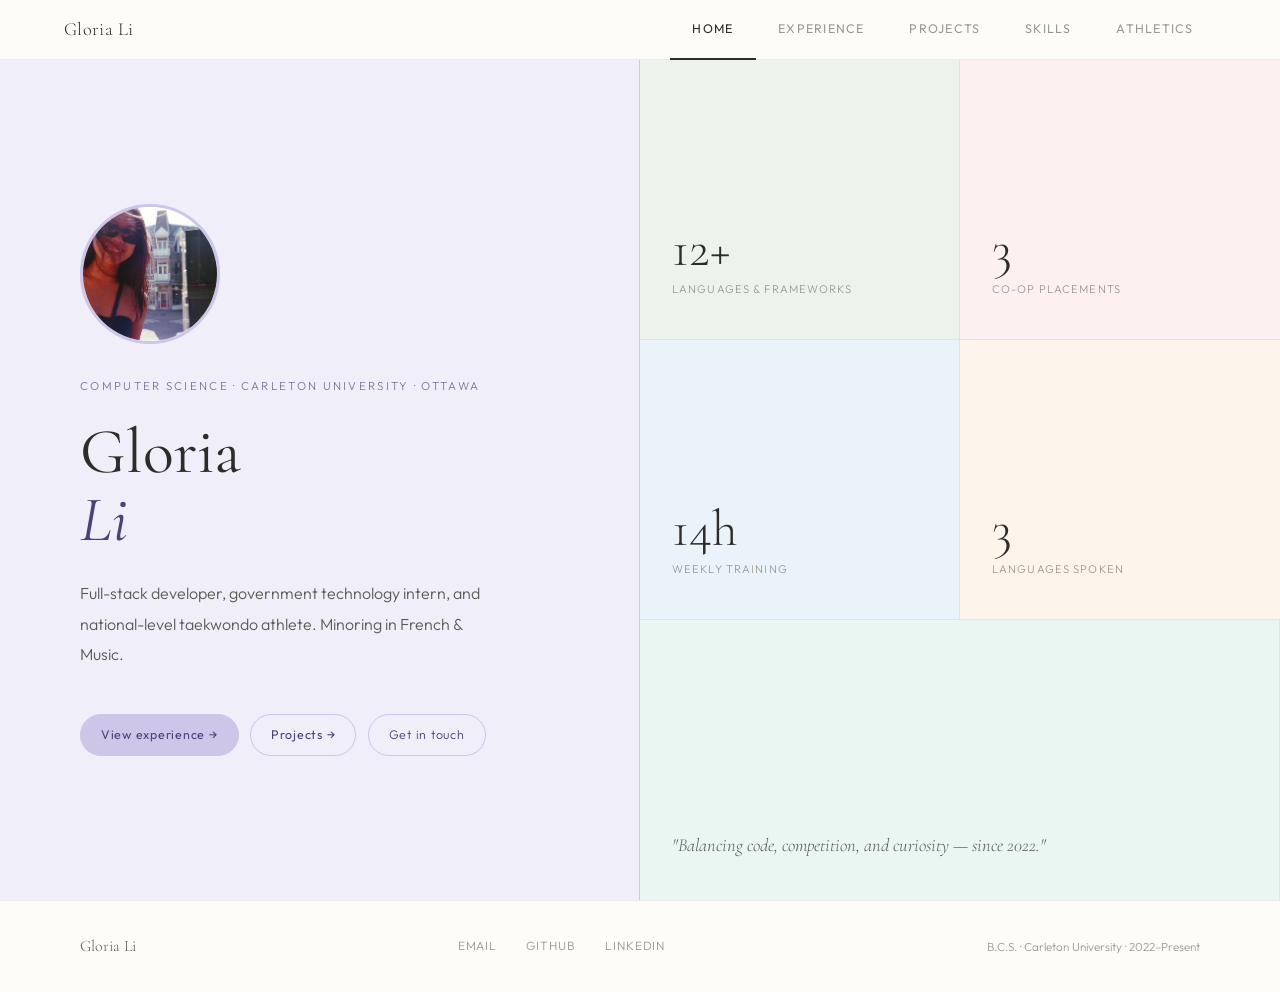
==== index.html @ c2db34cb "Rename gloria-PW.html to index.html" ====
<!DOCTYPE html>
<html lang="en">
<head>
<meta charset="UTF-8">
<meta name="viewport" content="width=device-width, initial-scale=1.0">
<title>Gloria Li</title>
<link href="https://fonts.googleapis.com/css2?family=Cormorant+Garamond:ital,wght@0,400;0,600;1,400&family=Outfit:wght@300;400;500&display=swap" rel="stylesheet">
<style>
*,*::before,*::after{box-sizing:border-box;margin:0;padding:0}
:root{
  --ink:#2c2c2a;--ink-m:#5a5a55;--ink-l:#9a9a94;
  --bg:#fdfcf9;
  --sage:#c8d8c0;--sage-lt:#edf3eb;--sage-dk:#4a6b44;
  --lavender:#cdc6e8;--lav-lt:#f0eef8;--lav-dk:#4a4278;
  --blush:#f0c8c8;--blush-lt:#fdf0f0;--blush-dk:#7a3a3a;
  --sky:#bcd4e8;--sky-lt:#eaf3f9;--sky-dk:#2e5c7a;
  --peach:#f0d4b8;--peach-lt:#fdf5ec;--peach-dk:#7a4a1a;
  --mint:#b8e0d4;--mint-lt:#eaf6f2;--mint-dk:#2a6658;
  --serif:'Cormorant Garamond',Georgia,serif;
  --sans:'Outfit',sans-serif;
}
html{scroll-behavior:smooth}
body{background:var(--bg);color:var(--ink);font-family:var(--sans);font-weight:300;font-size:16px;line-height:1.7;overflow-x:hidden}

/* ── TOP NAV ── */
.topnav{
  position:sticky;top:0;z-index:200;
  background:rgba(253,252,249,0.92);
  backdrop-filter:blur(12px);
  border-bottom:1px solid rgba(0,0,0,0.07);
  display:flex;align-items:center;justify-content:space-between;
  padding:0 4rem;
  height:60px;
}
.topnav-name{font-family:var(--serif);font-size:1.15rem;color:var(--ink);letter-spacing:0.02em}
.topnav-tabs{display:flex;gap:0;list-style:none}
.tab-btn{
  padding:0 1.4rem;height:60px;
  background:none;border:none;cursor:pointer;
  font-family:var(--sans);font-size:0.78rem;letter-spacing:0.1em;text-transform:uppercase;
  color:var(--ink-l);
  border-bottom:2px solid transparent;
  transition:color .2s,border-color .2s;
}
.tab-btn:hover{color:var(--ink)}
.tab-btn.active{color:var(--ink);border-bottom-color:var(--ink)}

/* ── PAGES ── */
.page{display:none;min-height:calc(100vh - 60px);animation:fadeIn .3s ease both}
.page.active{display:block}
@keyframes fadeIn{from{opacity:0;transform:translateY(10px)}to{opacity:1;transform:translateY(0)}}

/* ── HOME ── */
.home-grid{
  display:grid;grid-template-columns:1fr 1fr;
  min-height:calc(100vh - 60px);
}
.home-left{
  padding:6rem 5rem;
  display:flex;flex-direction:column;justify-content:center;
  background:var(--lav-lt);
  border-right:1px solid var(--lavender);
}
.home-eyebrow{font-size:0.72rem;letter-spacing:0.2em;text-transform:uppercase;color:var(--lav-dk);opacity:0.7;margin-bottom:1.4rem}
.home-name{font-family:var(--serif);font-size:clamp(3.5rem,5vw,5.5rem);line-height:1.05;font-weight:400;margin-bottom:1.6rem;color:var(--ink)}
.home-name em{font-style:italic;color:var(--lav-dk)}
.home-bio{font-size:1rem;color:var(--ink-m);max-width:38ch;line-height:1.9;margin-bottom:2.8rem}
.home-btns{display:flex;flex-wrap:wrap;gap:0.7rem}
.hbtn{
  font-size:0.78rem;letter-spacing:0.06em;padding:9px 20px;border-radius:30px;
  cursor:pointer;text-decoration:none;font-family:var(--sans);
  transition:all .2s;border:1px solid var(--lavender);
  color:var(--lav-dk);background:transparent;
}
.hbtn:hover{background:var(--lavender);color:var(--lav-dk)}
.hbtn.primary{background:var(--lavender);color:var(--lav-dk);border-color:var(--lavender)}
.hbtn.primary:hover{background:var(--lav-dk);color:#fff;border-color:var(--lav-dk)}

.home-right{display:grid;grid-template-columns:1fr 1fr;grid-template-rows:1fr 1fr 1fr}
.hstat{
  display:flex;flex-direction:column;justify-content:flex-end;
  padding:2.5rem 2rem;
  border-right:1px solid rgba(0,0,0,0.06);
  border-bottom:1px solid rgba(0,0,0,0.06);
}
.hstat:nth-child(even){border-right:none}
.hstat:nth-child(5),.hstat:nth-child(6){border-bottom:none}
.hstat.s1{background:var(--sage-lt)}
.hstat.s2{background:var(--blush-lt)}
.hstat.s3{background:var(--sky-lt)}
.hstat.s4{background:var(--peach-lt)}
.hstat.s5{background:var(--mint-lt);grid-column:1/3}
.hstat-num{font-family:var(--serif);font-size:3.2rem;line-height:1;margin-bottom:0.3rem;color:var(--ink)}
.hstat-lbl{font-size:0.7rem;letter-spacing:0.1em;text-transform:uppercase;color:var(--ink-l)}
.hstat-quote{font-family:var(--serif);font-style:italic;font-size:1.15rem;color:var(--ink-m);line-height:1.55}

/* ── PAGE HEADER ── */
.page-hdr{padding:3.5rem 5rem 2.5rem;border-bottom:1px solid rgba(0,0,0,0.08)}
.page-hdr-label{font-size:0.68rem;letter-spacing:0.2em;text-transform:uppercase;color:var(--ink-l);margin-bottom:0.5rem}
.page-hdr-title{font-family:var(--serif);font-size:3rem;font-weight:400;color:var(--ink)}

/* ── EXPERIENCE ── */
.exp-wrap{padding:1rem 5rem 5rem}
.exp-item{display:grid;grid-template-columns:210px 1fr;gap:3rem;padding:2.8rem 0;border-bottom:1px solid rgba(0,0,0,0.07)}
.exp-item:first-child{border-top:1px solid rgba(0,0,0,0.07)}
.exp-date{font-size:0.73rem;letter-spacing:0.06em;text-transform:uppercase;color:var(--ink-l);margin-bottom:0.4rem}
.exp-org{font-size:0.84rem;color:var(--ink-m);line-height:1.55}
.exp-role{font-family:var(--serif);font-size:1.3rem;font-weight:400;margin-bottom:1rem;color:var(--ink)}
.exp-item:nth-child(1) .exp-role{border-left:3px solid var(--lavender);padding-left:0.8rem}
.exp-item:nth-child(2) .exp-role{border-left:3px solid var(--sage);padding-left:0.8rem}
.exp-item:nth-child(3) .exp-role{border-left:3px solid var(--sky);padding-left:0.8rem}
.exp-bullets{list-style:none;color:var(--ink-m);font-size:0.92rem}
.exp-bullets li{padding-left:1.2rem;position:relative;margin-bottom:0.45rem}
.exp-bullets li::before{content:'–';position:absolute;left:0;color:var(--ink-l)}

/* ── PROJECTS ── */
.proj-grid{display:grid;grid-template-columns:1fr 1fr;gap:1.5rem;padding:2.5rem 5rem 5rem}
.proj-card{background:var(--bg);border:1px solid rgba(0,0,0,0.08);border-radius:16px;padding:2.5rem;transition:box-shadow .2s}
.proj-card:hover{box-shadow:0 4px 24px rgba(0,0,0,0.07)}
.proj-card:nth-child(1){background:var(--mint-lt);border-color:var(--mint)}
.proj-card:nth-child(2){background:var(--blush-lt);border-color:var(--blush)}
.proj-tag{font-size:0.7rem;letter-spacing:0.12em;text-transform:uppercase;margin-bottom:0.9rem}
.proj-card:nth-child(1) .proj-tag{color:var(--mint-dk)}
.proj-card:nth-child(2) .proj-tag{color:var(--blush-dk)}
.proj-title{font-family:var(--serif);font-size:1.4rem;font-weight:400;margin-bottom:0.9rem;line-height:1.3;color:var(--ink)}
.proj-desc{font-size:0.9rem;color:var(--ink-m);line-height:1.75}
.proj-stack{display:flex;flex-wrap:wrap;gap:6px;margin-top:1.4rem}
.sp{font-size:0.7rem;padding:4px 13px;border-radius:20px;font-weight:400}
.proj-card:nth-child(1) .sp{background:var(--mint);color:var(--mint-dk)}
.proj-card:nth-child(2) .sp{background:var(--blush);color:var(--blush-dk)}
.gh-btn{
  display:inline-flex;align-items:center;gap:0.4rem;margin-top:1.5rem;
  font-size:0.78rem;font-weight:400;text-decoration:none;padding:8px 16px;
  border-radius:20px;border:1px solid;transition:all .2s;
}
.proj-card:nth-child(1) .gh-btn{border-color:var(--mint-dk);color:var(--mint-dk)}
.proj-card:nth-child(1) .gh-btn:hover{background:var(--mint-dk);color:#fff}
.proj-card:nth-child(2) .gh-btn{border-color:var(--blush-dk);color:var(--blush-dk)}
.proj-card:nth-child(2) .gh-btn:hover{background:var(--blush-dk);color:#fff}

/* ── SKILLS ── */
.skills-wrap{padding:2.5rem 5rem 5rem}
.skills-row{display:grid;grid-template-columns:repeat(3,1fr);gap:1.5rem;margin-bottom:1.5rem}
.skills-row2{display:grid;grid-template-columns:1fr 1fr;gap:1.5rem}
.sk-card{border-radius:16px;padding:2.4rem 2rem;border:1px solid transparent}
.sk-card.lavender{background:var(--lav-lt);border-color:var(--lavender)}
.sk-card.peach{background:var(--peach-lt);border-color:var(--peach)}
.sk-card.sky{background:var(--sky-lt);border-color:var(--sky)}
.sk-card.sage{background:var(--sage-lt);border-color:var(--sage)}
.sk-card.blush{background:var(--blush-lt);border-color:var(--blush)}
.sk-lbl{font-size:0.68rem;letter-spacing:0.14em;text-transform:uppercase;margin-bottom:1.1rem}
.sk-card.lavender .sk-lbl{color:var(--lav-dk)}
.sk-card.peach .sk-lbl{color:var(--peach-dk)}
.sk-card.sky .sk-lbl{color:var(--sky-dk)}
.sk-card.sage .sk-lbl{color:var(--sage-dk)}
.sk-card.blush .sk-lbl{color:var(--blush-dk)}
.sk-list{list-style:none}
.sk-list li{font-size:0.92rem;color:var(--ink-m);border-bottom:1px solid rgba(0,0,0,0.06);padding-bottom:0.45rem;margin-bottom:0.45rem}

/* ── ATHLETICS ── */
.ath-grid{display:grid;grid-template-columns:1fr 1fr;min-height:calc(100vh - 130px)}
.ath-left{background:var(--blush-lt);border-right:1px solid var(--blush);padding:5rem;display:flex;flex-direction:column;justify-content:center}
.ath-eyebrow{font-size:0.7rem;letter-spacing:0.15em;text-transform:uppercase;color:var(--blush-dk);opacity:0.7;margin-bottom:1.2rem}
.ath-quote{font-family:var(--serif);font-size:1.8rem;font-style:italic;line-height:1.45;color:var(--ink);margin-bottom:3rem}
.ath-stats{display:flex;gap:3rem}
.ath-num{font-family:var(--serif);font-size:3rem;display:block;line-height:1;color:var(--ink)}
.ath-lbl{font-size:0.7rem;text-transform:uppercase;letter-spacing:0.1em;color:var(--ink-l);margin-top:0.3rem}
.ath-right{padding:5rem;display:flex;flex-direction:column;justify-content:center;background:var(--sage-lt)}
.ath-right p{font-size:0.97rem;color:var(--ink-m);line-height:1.9;margin-bottom:1.4rem}
.ath-badge{display:inline-block;font-size:0.72rem;letter-spacing:0.1em;text-transform:uppercase;color:var(--sage-dk);background:var(--sage);padding:5px 14px;border-radius:20px;margin-top:0.5rem}

/* ── FOOTER ── */
footer{
  border-top:1px solid rgba(0,0,0,0.07);
  padding:2rem 5rem;
  display:flex;justify-content:space-between;align-items:center;
  background:var(--bg);
}
.foot-name{font-family:var(--serif);font-size:1rem;color:var(--ink-m)}
.foot-links{display:flex;gap:1.8rem}
.foot-links a{font-size:0.75rem;letter-spacing:0.08em;text-transform:uppercase;color:var(--ink-l);text-decoration:none;transition:color .2s}
.foot-links a:hover{color:var(--ink)}
.foot-copy{font-size:0.73rem;color:var(--ink-l)}

/* ── MOBILE ── */
@media(max-width:800px){
  .topnav{padding:0 1.2rem}
  .topnav-name{display:none}
  .tab-btn{padding:0 0.75rem;font-size:0.7rem}
  .home-grid,.ath-grid{grid-template-columns:1fr}
  .home-right{display:none}
  .home-left{padding:3.5rem 1.5rem}
  .page-hdr,.exp-wrap,.proj-grid,.skills-wrap{padding-left:1.5rem;padding-right:1.5rem}
  .exp-item{grid-template-columns:1fr;gap:0.4rem}
  .proj-grid{grid-template-columns:1fr}
  .skills-row,.skills-row2{grid-template-columns:1fr}
  .ath-left,.ath-right{padding:3rem 1.5rem}
  footer{flex-direction:column;gap:0.8rem;padding:1.5rem;text-align:center}
  .foot-links{flex-wrap:wrap;justify-content:center}
}

  .home-photo-wrap{
    position:relative;
    overflow:hidden;
    border-radius:50%;
    width:140px;height:140px;
    border:3px solid var(--lavender);
    margin-bottom:2rem;
    flex-shrink:0;
  }
  .home-photo-wrap img{
    width:100%;height:100%;
    object-fit:cover;
    object-position:center top;
    display:block;
  }
</style>
</head>
<body>

<!-- NAV -->
<nav class="topnav">
  <span class="topnav-name">Gloria Li</span>
  <ul class="topnav-tabs">
    <li><button class="tab-btn active" onclick="goTo('home',this)">Home</button></li>
    <li><button class="tab-btn" onclick="goTo('experience',this)">Experience</button></li>
    <li><button class="tab-btn" onclick="goTo('projects',this)">Projects</button></li>
    <li><button class="tab-btn" onclick="goTo('skills',this)">Skills</button></li>
    <li><button class="tab-btn" onclick="goTo('athletics',this)">Athletics</button></li>
  </ul>
</nav>

<!-- HOME -->
<div class="page active" id="page-home">
  <div class="home-grid">
    <div class="home-left">
      <div class="home-photo-wrap"><img src="[data-uri]" alt="Gloria Li"></div>
      <p class="home-eyebrow">Computer Science · Carleton University · Ottawa</p>
      <h1 class="home-name">Gloria<br><em>Li</em></h1>
      <p class="home-bio">Full-stack developer, government technology intern, and national-level taekwondo athlete. Minoring in French &amp; Music.</p>
      <div class="home-btns">
        <button class="hbtn primary" onclick="goTo('experience',document.querySelectorAll('.tab-btn')[1])">View experience →</button>
        <button class="hbtn" onclick="goTo('projects',document.querySelectorAll('.tab-btn')[2])">Projects →</button>
        <a href="mailto:gloriali4cu@gmail.com" class="hbtn">Get in touch</a>
      </div>
    </div>
    <div class="home-right">
      <div class="hstat s1"><div class="hstat-num">12+</div><div class="hstat-lbl">Languages &amp; frameworks</div></div>
      <div class="hstat s2"><div class="hstat-num">3</div><div class="hstat-lbl">Co-op placements</div></div>
      <div class="hstat s3"><div class="hstat-num">14h</div><div class="hstat-lbl">Weekly training</div></div>
      <div class="hstat s4"><div class="hstat-num">3</div><div class="hstat-lbl">Languages spoken</div></div>
      <div class="hstat s5"><div class="hstat-quote">"Balancing code, competition, and curiosity — since 2022."</div></div>
    </div>
  </div>
  <footer>
    <span class="foot-name">Gloria Li</span>
    <div class="foot-links"><a href="mailto:gloriali4cu@gmail.com">Email</a><a href="https://github.com/glorialii" target="_blank">GitHub</a><a href="https://linkedin.com/in/gloria-li-51339a240" target="_blank">LinkedIn</a></div>
    <span class="foot-copy">B.C.S. · Carleton University · 2022–Present</span>
  </footer>
</div>

<!-- EXPERIENCE -->
<div class="page" id="page-experience">
  <div class="page-hdr">
    <div class="page-hdr-label">01 / Experience</div>
    <h2 class="page-hdr-title">Where I've worked</h2>
  </div>
  <div class="exp-wrap">
    <div class="exp-item">
      <div><div class="exp-date">May 2026 – Present</div><div class="exp-org">Department of Justice Canada<br>Information Solutions Branch</div></div>
      <div>
        <h3 class="exp-role">IT Summer Student Co-op</h3>
        <ul class="exp-bullets">
          <li>Supported digital transformation by evaluating and documenting business processes and technical requirements.</li>
          <li>Conducted assessments of GitHub, Microsoft Copilot, ChatGPT, Claude, and related AI tools to support technology adoption.</li>
          <li>Collaborated cross-functionally to identify process improvements and support technology modernization.</li>
        </ul>
      </div>
    </div>
    <div class="exp-item">
      <div><div class="exp-date">May 2026 – Present</div><div class="exp-org">Prookie Protein · Riipen Labs<br>Remote</div></div>
      <div>
        <h3 class="exp-role">E-Commerce Technology Intern</h3>
        <ul class="exp-bullets">
          <li>Optimizing a Shopify-based e-commerce platform and driving digital growth initiatives.</li>
          <li>Conducting SEO research, keyword analysis, and content optimization to improve discoverability.</li>
          <li>Leveraging AI analytics tools to evaluate competitors and recommend UX improvements.</li>
        </ul>
      </div>
    </div>
    <div class="exp-item">
      <div><div class="exp-date">Jun – Sep 2025</div><div class="exp-org">Public Services &amp; Procurement Canada<br>Government of Canada</div></div>
      <div>
        <h3 class="exp-role">Student Technical Team — Summer Co-op</h3>
        <ul class="exp-bullets">
          <li>Contributed to modernization of the CCRM system replacing legacy Case Management Tools.</li>
          <li>Analyzed and reverse-engineered C# and Excel-based financial calculators, documenting logic for migration.</li>
          <li>Validated data schemas to support transition to structured database-backed systems.</li>
          <li>Produced GCdocs-aligned technical documentation in Agile teams.</li>
        </ul>
      </div>
    </div>
  </div>
  <footer>
    <span class="foot-name">Gloria Li</span>
    <div class="foot-links"><a href="mailto:gloriali4cu@gmail.com">Email</a><a href="https://github.com/glorialii" target="_blank">GitHub</a><a href="https://linkedin.com/in/gloria-li-51339a240" target="_blank">LinkedIn</a></div>
    <span class="foot-copy">B.C.S. · Carleton University · 2022–Present</span>
  </footer>
</div>

<!-- PROJECTS -->
<div class="page" id="page-projects">
  <div class="page-hdr">
    <div class="page-hdr-label">02 / Projects</div>
    <h2 class="page-hdr-title">Things I've built</h2>
  </div>
  <div class="proj-grid">
    <div class="proj-card">
      <div class="proj-tag">Jan – May 2025 · Team of 4 · Carleton University</div>
      <h3 class="proj-title">Insulin Pump Simulator</h3>
      <p class="proj-desc">Interactive simulation of a medical insulin pump system with real-time glucose graphs, insulin level tracking, and battery status. Integrated error handling for critical states (low battery, sensor failure). Documented with UML diagrams and a requirements traceability matrix.</p>
      <div class="proj-stack">
        <span class="sp">C++</span><span class="sp">Qt</span><span class="sp">OOP</span><span class="sp">UML</span>
      </div>
      <a href="https://github.com/nik3tR/Insulin-Pump-Sim" target="_blank" class="gh-btn">View on GitHub ↗</a>
    </div>
    <div class="proj-card">
      <div class="proj-tag">Oct – Dec 2025 · COMP3005 · Carleton University</div>
      <h3 class="proj-title">Health &amp; Fitness Club Management System</h3>
      <p class="proj-desc">Full relational database system supporting members, trainers, and admins. Designed 3NF schemas, ER diagrams, and relational mappings for 10+ entities. Python CLI for metric tracking and class registration. SQL queries aggregate data across multiple tables optimizing retrieval of latest records.</p>
      <div class="proj-stack">
        <span class="sp">PostgreSQL</span><span class="sp">Python</span><span class="sp">SQL</span><span class="sp">ER Design</span>
      </div>
      <a href="https://github.com/glorialii/health-fitness-club-system" target="_blank" class="gh-btn">View on GitHub ↗</a>
    </div>
  </div>
  <footer>
    <span class="foot-name">Gloria Li</span>
    <div class="foot-links"><a href="mailto:gloriali4cu@gmail.com">Email</a><a href="https://github.com/glorialii" target="_blank">GitHub</a><a href="https://linkedin.com/in/gloria-li-51339a240" target="_blank">LinkedIn</a></div>
    <span class="foot-copy">B.C.S. · Carleton University · 2022–Present</span>
  </footer>
</div>

<!-- SKILLS -->
<div class="page" id="page-skills">
  <div class="page-hdr">
    <div class="page-hdr-label">03 / Skills</div>
    <h2 class="page-hdr-title">Technical toolkit</h2>
  </div>
  <div class="skills-wrap">
    <div class="skills-row">
      <div class="sk-card lavender">
        <div class="sk-lbl">Languages</div>
        <ul class="sk-list">
          <li>C / C++ / C#</li><li>Java / Python</li><li>JavaScript / Ruby</li><li>SQL / HTML / CSS</li><li>Haskell</li>
        </ul>
      </div>
      <div class="sk-card peach">
        <div class="sk-lbl">Platforms &amp; Frameworks</div>
        <ul class="sk-list">
          <li>React / Node.js</li><li>REST APIs</li><li>PostgreSQL / MongoDB</li><li>Google Cloud Platform</li><li>Linux / Shopify</li>
        </ul>
      </div>
      <div class="sk-card sky">
        <div class="sk-lbl">Domains</div>
        <ul class="sk-list">
          <li>Computer Networks</li><li>Cryptography Basics</li><li>Secure Programming</li><li>Agile / GCdocs</li><li>Git / VS Code / IntelliJ</li>
        </ul>
      </div>
    </div>
    <div class="skills-row2">
      <div class="sk-card sage">
        <div class="sk-lbl">Natural languages</div>
        <ul class="sk-list">
          <li>English — fluent</li><li>French — minor (Carleton)</li><li>Chinese — fluent</li>
        </ul>
      </div>
      <div class="sk-card blush">
        <div class="sk-lbl">Tools &amp; workflow</div>
        <ul class="sk-list">
          <li>Git / GitHub</li><li>VS Code / Visual Studio / IntelliJ</li><li>Excel / GCdocs</li><li>Microsoft Copilot / Claude AI</li>
        </ul>
      </div>
    </div>
  </div>
  <footer>
    <span class="foot-name">Gloria Li</span>
    <div class="foot-links"><a href="mailto:gloriali4cu@gmail.com">Email</a><a href="https://github.com/glorialii" target="_blank">GitHub</a><a href="https://linkedin.com/in/gloria-li-51339a240" target="_blank">LinkedIn</a></div>
    <span class="foot-copy">B.C.S. · Carleton University · 2022–Present</span>
  </footer>
</div>

<!-- ATHLETICS -->
<div class="page" id="page-athletics">
  <div class="page-hdr">
    <div class="page-hdr-label">04 / Athletics</div>
    <h2 class="page-hdr-title">Beyond the keyboard</h2>
  </div>
  <div class="ath-grid">
    <div class="ath-left">
      <div class="ath-eyebrow">Phoenix Taekwondo Academy · Ottawa, ON</div>
      <p class="ath-quote">"The discipline of competition lives in every line of code I write."</p>
      <div class="ath-stats">
        <div><span class="ath-num">14+</span><div class="ath-lbl">hrs / week</div></div>
        <div><span class="ath-num">3+</span><div class="ath-lbl">years competing</div></div>
        <div><span class="ath-num">Intl</span><div class="ath-lbl">level</div></div>
      </div>
    </div>
    <div class="ath-right">
      <p>Since September 2022 I've trained and competed at the <strong>national and international level</strong> on Carleton's high-performance Taekwondo team — while maintaining strong academic standing.</p>
      <p>Weekly I also volunteer coaching students in after-school Taekwondo classes, developing <strong>leadership and communication</strong> skills alongside technical discipline.</p>
      <span class="ath-badge">Student-athlete · Carleton University · Sept. 2022 – Present</span>
    </div>
  </div>
  <footer>
    <span class="foot-name">Gloria Li</span>
    <div class="foot-links"><a href="mailto:gloriali4cu@gmail.com">Email</a><a href="https://github.com/glorialii" target="_blank">GitHub</a><a href="https://linkedin.com/in/gloria-li-51339a240" target="_blank">LinkedIn</a></div>
    <span class="foot-copy">B.C.S. · Carleton University · 2022–Present</span>
  </footer>
</div>

<script>
function goTo(page, btn) {
  document.querySelectorAll('.page').forEach(p => p.classList.remove('active'));
  document.querySelectorAll('.tab-btn').forEach(b => b.classList.remove('active'));
  document.getElementById('page-' + page).classList.add('active');
  if (btn) btn.classList.add('active');
  window.scrollTo(0, 0);
}
</script>
</body>
</html>
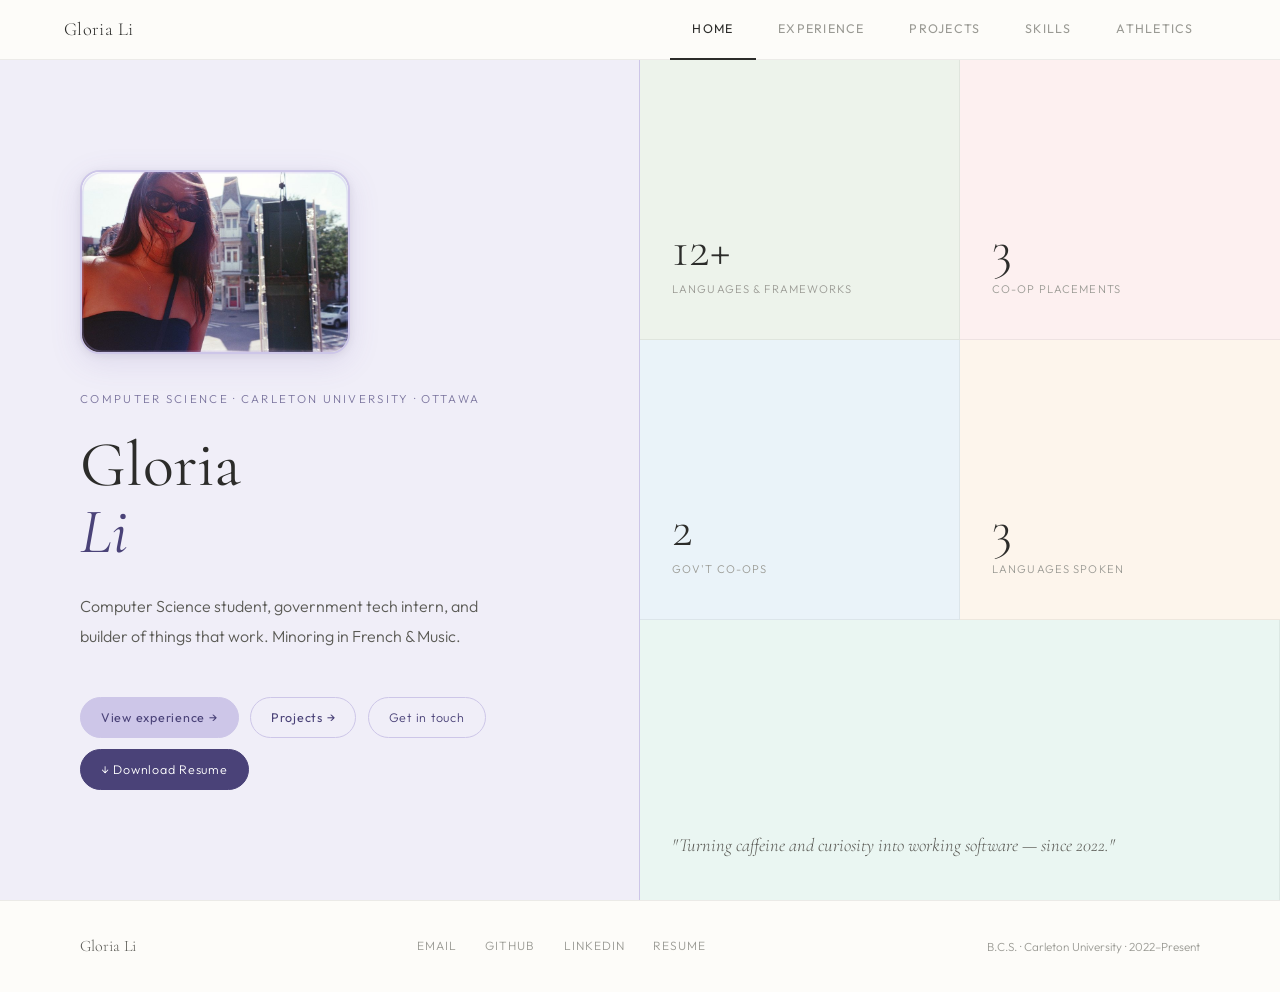
==== commit 56459477: "Add files via upload" ====
--- a/index.html
+++ b/index.html
@@ -158,7 +158,7 @@
 .sk-list li{font-size:0.92rem;color:var(--ink-m);border-bottom:1px solid rgba(0,0,0,0.06);padding-bottom:0.45rem;margin-bottom:0.45rem}
 
 /* ── ATHLETICS ── */
-.ath-grid{display:grid;grid-template-columns:1fr 1fr;min-height:calc(100vh - 130px)}
+.ath-grid{display:grid;grid-template-columns:1fr 1fr 1fr;min-height:calc(100vh - 130px)}
 .ath-left{background:var(--blush-lt);border-right:1px solid var(--blush);padding:5rem;display:flex;flex-direction:column;justify-content:center}
 .ath-eyebrow{font-size:0.7rem;letter-spacing:0.15em;text-transform:uppercase;color:var(--blush-dk);opacity:0.7;margin-bottom:1.2rem}
 .ath-quote{font-family:var(--serif);font-size:1.8rem;font-style:italic;line-height:1.45;color:var(--ink);margin-bottom:3rem}
@@ -188,6 +188,7 @@
   .topnav-name{display:none}
   .tab-btn{padding:0 0.75rem;font-size:0.7rem}
   .home-grid,.ath-grid{grid-template-columns:1fr}
+  .ath-photo{display:none}
   .home-right{display:none}
   .home-left{padding:3.5rem 1.5rem}
   .page-hdr,.exp-wrap,.proj-grid,.skills-wrap{padding-left:1.5rem;padding-right:1.5rem}
@@ -201,18 +202,31 @@
 
   .home-photo-wrap{
     position:relative;
+    border-radius:20px;
+    width:270px;
+    border:2px solid var(--lavender);
+    margin-bottom:2.2rem;
+    flex-shrink:0;
+    box-shadow:0 8px 32px rgba(100,80,160,0.13), 0 2px 8px rgba(0,0,0,0.07);
+    background:var(--lav-lt);
     overflow:hidden;
-    border-radius:50%;
-    width:140px;height:140px;
-    border:3px solid var(--lavender);
-    margin-bottom:2rem;
-    flex-shrink:0;
+  }
+  .home-photo-wrap::after{
+    content:'';
+    position:absolute;
+    inset:0;
+    border-radius:20px;
+    box-shadow:inset 0 0 0 1.5px rgba(180,160,230,0.25);
+    pointer-events:none;
   }
   .home-photo-wrap img{
-    width:100%;height:100%;
-    object-fit:cover;
-    object-position:center top;
+    width:100%;
+    height:auto;
     display:block;
+    transition:transform 0.4s ease;
+  }
+  .home-photo-wrap:hover img{
+    transform:scale(1.03);
   }
 </style>
 </head>
@@ -237,29 +251,30 @@
       <div class="home-photo-wrap"><img src="[data-uri]" alt="Gloria Li"></div>
       <p class="home-eyebrow">Computer Science · Carleton University · Ottawa</p>
       <h1 class="home-name">Gloria<br><em>Li</em></h1>
-      <p class="home-bio">Full-stack developer, government technology intern, and national-level taekwondo athlete. Minoring in French &amp; Music.</p>
+      <p class="home-bio">Computer Science student, government tech intern, and builder of things that work. Minoring in French &amp; Music.</p>
       <div class="home-btns">
         <button class="hbtn primary" onclick="goTo('experience',document.querySelectorAll('.tab-btn')[1])">View experience →</button>
         <button class="hbtn" onclick="goTo('projects',document.querySelectorAll('.tab-btn')[2])">Projects →</button>
         <a href="mailto:gloriali4cu@gmail.com" class="hbtn">Get in touch</a>
+        <a id="resume-dl-btn" class="hbtn" download="Gloria_Li_Resume_2026.pdf" style="background:var(--lav-dk);color:#fff;border-color:var(--lav-dk);">↓ Download Resume</a>
       </div>
     </div>
     <div class="home-right">
       <div class="hstat s1"><div class="hstat-num">12+</div><div class="hstat-lbl">Languages &amp; frameworks</div></div>
       <div class="hstat s2"><div class="hstat-num">3</div><div class="hstat-lbl">Co-op placements</div></div>
-      <div class="hstat s3"><div class="hstat-num">14h</div><div class="hstat-lbl">Weekly training</div></div>
+      <div class="hstat s3"><div class="hstat-num">2</div><div class="hstat-lbl">Gov't co-ops</div></div>
       <div class="hstat s4"><div class="hstat-num">3</div><div class="hstat-lbl">Languages spoken</div></div>
-      <div class="hstat s5"><div class="hstat-quote">"Balancing code, competition, and curiosity — since 2022."</div></div>
+      <div class="hstat s5"><div class="hstat-quote">"Turning caffeine and curiosity into working software — since 2022."</div></div>
     </div>
   </div>
   <footer>
     <span class="foot-name">Gloria Li</span>
-    <div class="foot-links"><a href="mailto:gloriali4cu@gmail.com">Email</a><a href="https://github.com/glorialii" target="_blank">GitHub</a><a href="https://linkedin.com/in/gloria-li-51339a240" target="_blank">LinkedIn</a></div>
+    <div class="foot-links"><a href="mailto:gloriali4cu@gmail.com">Email</a><a href="https://github.com/glorialii" target="_blank">GitHub</a><a href="https://linkedin.com/in/gloria-li-51339a240" target="_blank">LinkedIn</a><a id="resume-dl-footer" href="#" download="Gloria_Li_Resume_2026.pdf">Resume</a></div>
     <span class="foot-copy">B.C.S. · Carleton University · 2022–Present</span>
   </footer>
 </div>
 
-<!-- EXPERIENCE -->
+<!-- HOME -->
 <div class="page" id="page-experience">
   <div class="page-hdr">
     <div class="page-hdr-label">01 / Experience</div>
@@ -399,17 +414,19 @@
   <div class="ath-grid">
     <div class="ath-left">
       <div class="ath-eyebrow">Phoenix Taekwondo Academy · Ottawa, ON</div>
-      <p class="ath-quote">"The discipline of competition lives in every line of code I write."</p>
+      <p class="ath-quote">"Every competition teaches me something a classroom never could."</p>
       <div class="ath-stats">
         <div><span class="ath-num">14+</span><div class="ath-lbl">hrs / week</div></div>
         <div><span class="ath-num">3+</span><div class="ath-lbl">years competing</div></div>
-        <div><span class="ath-num">Intl</span><div class="ath-lbl">level</div></div>
-      </div>
+      </div>
+    </div>
+    <div class="ath-photo" style="overflow:hidden;background:#f5f5f5;display:flex;align-items:center;justify-content:center;padding:1.5rem;">
+      <img src="[data-uri]" alt="Gloria competing in taekwondo" style="max-width:100%;max-height:420px;object-fit:contain;display:block;border-radius:12px;">
     </div>
     <div class="ath-right">
-      <p>Since September 2022 I've trained and competed at the <strong>national and international level</strong> on Carleton's high-performance Taekwondo team — while maintaining strong academic standing.</p>
-      <p>Weekly I also volunteer coaching students in after-school Taekwondo classes, developing <strong>leadership and communication</strong> skills alongside technical discipline.</p>
-      <span class="ath-badge">Student-athlete · Carleton University · Sept. 2022 – Present</span>
+      <p>Since September 2022 I've trained and competed in Taekwondo at Phoenix Taekwondo Academy — while maintaining strong academic standing throughout my degree.</p>
+      <p>I also volunteer coaching students in after-school Taekwondo classes, developing <strong>leadership and communication</strong> skills alongside technical discipline.</p>
+      <span class="ath-badge">Competitor · Phoenix Taekwondo Academy · Sept. 2022 – Present</span>
     </div>
   </div>
   <footer>
@@ -427,6 +444,15 @@
   if (btn) btn.classList.add('active');
   window.scrollTo(0, 0);
 }
+
+// Embed resume PDF for download
+(function(){
+  var b64 = 'JVBERi0xLjUKJb/[base64]/gkgdThBp0A8kGU1lQeyQ+yBS5j+IlNYFkW5FIJJZH2wymGTWA5MCYFIXQbKcBpNnwSLmDEyM/[base64]/5PL06efYqyidh7GV5Fkyuridh4ntFEk+yJPKCPJtcrSa/Oq+5qBmZulGWOBds+vvVOSwrJrlXpGmMq9wg9r0gi+FLAMtTtSyNM7coEjdKi0ItiqPBoiTxwiICQeTkDwe2Tbw0CsyEtRSCs7js/rPeEsa9Umxx0cnLq5M/TnCePwkmQRZ4mQ8HiHLPh+3L7cmvv/uTFTw8n/[base64]/YmZEaBkFoOfpTxT7iZFo3rMUvt8pEYT74lbgA5YaJMdK7tiXTMHc+4R/yA2wUxc67H9XCZOgErlk5isNTUm4oGBUWggLFNX7mzkxsd11L9eiiZLQqpwlIpgZ+8xP/LatE3aj/WaU+X02z3KmnSeTA/I0aI9VK7fm2a1gJK4OpG8ZpljoLuvOmbpyFTgiOrib9Vy2a1/LXGlq1I3uaz32fcAMfTOaGoZfG2r2vaLmpWEk4QlPuLG4Y580XnCNNAy8ANf89zgFIOQhBdI40Cbwo0AJekGrdkTVtDsRhnHtBbAPx36ClJHNmaN04dGbffy+/Rc7sX3po8f5CD50TDNmPU5hP9ND8tt2ISs88l96ini/Kmu1a/eCyW+KT22meOnrhm6u308C5eDZbLMwIaRQkcK5HXlZrzpqN3uTVNE+cGp0FJm2MlBtWgSmPGHKkJVcf3A1Sr4h0FP0yLeAXl7BZkTgvKIQI+BcXuy2GVuS0B/SXJ2DHaE9/l5SU5rQ/CvDCwllR70NjFPBycaUEfj4/ax4krf4ZJa0OqMVt09ItBkYRO98poRe07GoM6ciE9EjaArzCD/ekvYCgQqL4bLTYhyTKT1sd9YUj6pvGTKpvd61Y12QnWeZWjZ4SiDxzTCkL1Z5R49ztllXrB51XCzqyzgvSkiVp6PjEMy661SHDFF5e7Dv2XJ6iadc17R35rajW4sWplvq1spdYc6qDQP6AOgUn7bWotw8zmRJgZLIrdDCB0OkIfigcIQdKon13es2MM/28MCYCIXNwKn2En1nTSfxBtQMVMKEfnEnTthBF7NzE0eeS8odhXZR4EUiDaBdaCvy8ozWiNP0CxCUJHjx/Mv5L4siLc63YsytFbItuu5WeC5Q34ET1cCZcsTtEdJDWZHFqtP6WKHiSBAeEkeK3SBJGhJ6MZIEz2oPUp/dS1Jdoz6U7ZBlSt4ByW/CrwKngW6uYSFFh5px3TcuG5DcjFVlJbIV/zir0PCITD8WVgnf4X6N2OZVsSCwbInOeLU4VDQ4I7xTIEUBS8+lc1ODRnAm9J60/ahH0hO/UYvD8qsLgtXufzhdztXnsF7nMDj4ZWVVWMPCrKJzEXpEHEeoI8qIwLUBDkZfCp9TQb36Q7a8ZRTPQLS6BldoPF91uJ4MATkB1fK4YZL0mDtqaVM1QZzCBVaxl8P9HSS2NGlwOAIwqvuIdTJKnhY1UXoHbq6gru612ADtl2SsV5u1qPRFGzI/oTUAsWuJamzHAUE3/6FhNza7NfcpzjSYCL46+Vnl+EKsVM1FBJqv1FjqNuO5BnhjMtiI/[base64]/j0eud4TARjThAg8VQS6Rxs9zzV8u5DfAEaUukICSUwfEigIQC1SD3g1/pS/kkkCRQECcQ8SRQlqWhQeII7LEET+UOPReI+KYS1AXCMjihtFhySJaaoohV31cTsPUYUxSDdWPLiTvLCWkTBLQhw/Vshb3Uk7cCiQleq9vJ37mZXn+aMgO70K2cbGWbQd27j2FqI/[base64]/wB37FNH05IbKdNGcEDXL/KFPTXDEw9gXS3sGlUggjI/q6A2VYEarDaQih47/9fg9Z0sHgA7cZDENGbrPMpCOdnq9L/DZBtRQVcE9xQASewFue10nXcVtotimf0nIxDXnSTz6BCO673GON4tOeTVR3Js27gawD2UzrK7tcXG1KAaUBMxAYf8e2ay+8z5n/p4LT4CVfWLbJtNLw6DMM4elazDqdLsscn6TCg/qNmy6xM3oVxpazokI8ofJA0bU4kDCTybcTZyxEvMBbEM2gDzqfQSzrrey2VQYbPZJXaZtM5gsJENFBPbO05Km69yuialjgT8WTW6t/OB9OUKodEAz8Oj/vEY+RxB709qIdBClYbOhrq0WgOo09roffavvcmyIzCkWBAjriB+mckwIcTKDvQMmKgT85XOJjujDa26yMEsvNyvnEhL7NaJYmCNQNdC48iWrWtpyafHyp/RSoSzVZ9j9xI2qj6jW9LsnaIHSVSQWcmqXddaCm6g7GSmjhtB7IHaAytUdpeaYQ9ID7ramGOlG19gIimbvisZOvE/V5wwLfzzNeP0aD1iqg/Ie3Qs2VLA1MFR71OyS3KniACDrau7NdE1BeSwW/RmbMFupF41PQC8npkKvkEQOMZJ+02w0MskKeVeVPR5eQgA9YGW7Zc6/WHueznk9U/VBgvTzIsDjR9nVdNxpi955h0mNJIKgcOBQFUEH+S/BOzc8x85yn/7vbEjFKi2G1GgvksAwnkvS30gpXfLDxRJrmzdd5g8QNICzLdSs17QBswtMTbOQJHguFq8wVUWzMOrLHmNdXtvBMR4U5gluoTJH09k9wYB6QNA59/X6kE8prwVVfkhFzuDMXYj2a+tSSkLEpuZN2BC+K/jx2ol4FG66mOJWU+AJzvlCSPKwxTOYjYYZw/r3rdPjyinHeMaCjGfU8dVCnBXNTP/S8F+OtuP+5oS7kJ1Y8oVG/kfZTN81D3A6F/zrhSGyeXFhSmhRrrixjSG6ZakBXvcGmgmbXcAPZ6iTDS9+/XA0WhdC30xAwn2ilsLXpvhsgZGsW4wTHFQdtoXQ6gTLmuVT2rAHLS/lmto1Zh9rwnjQEl49B9Mjt90tc2YGiIrcOOug99V4UI36j6QifobpEVz3YJFvtGq++nthQ4+RvAuyli/Mz5R4t3SuKq2sTVs0fbNTiDwkg7rYpXIEMhzP48DHjKDipba2VcK2gKj5r5rVmjC26/tW9pggvX4KuoNBIsMHOCF7xQpvGKtblljZcS7pfrW57im5Ir1TeNB4oi8KOlfESjbY8TxgpbyUXIPa6i9xoWTvKyTlZC+sMMySV4zT+1VxOzd23nk+4nM7J+GMB7d81I0dic/H5mc7vuaAvlhTrO0NcgoogcppUWCLTyFXZeql2ETdpmXmn+HXZPVllWNCQUbznPZczI3pU8Pdi90wSIZ0aa3B7JxNHj046sBDr28PBjXg1pIdQgHKt2S3Q6Oul+CBP73BtpUno9N72+AVgMi1D5gXTyW9/FbPEzguBe2O2fIob4mpucCZ+KA/IObi4ose4YQpk1DzK2h9CCVhesdGpNJAIKVPcbhlBu7Ud9x5MRcJNR0zbD0ufNe1FPkDb8gRdXC9LjAP5U8f3TYgxr1+sC/1+DCa9sQ69MEIi9TtD/IFyB4y3a2hgHV0YHLyajKDZfZMFKaMjG2FoQ3A8/U3VcbVDXONs3HcYKIF1pNa5RZCihc/kJ9ckEJ9vhUSyTLJeTDx/Np5DsysXSxw8nol4qXwAcOSYMnK17w3Ue/ONLoey6/23fZFJXA+Bu23rhz9fqavN9VXUeYIBuAhN58woeiwmpv1Bc8dIMDfhXa10QWdDdgsHD6Vfc3aqfRO2/zjVC3MTIfAPK5mmaFlFBLB0PPZbtPXt6v6FZdiiV+4CX92ytf0a9z4xzfvQv/aqEjG1mylbEX832XXBMSMd0M06arRlBrV+quCK2Hzwf5tvrXgJ7dbQPWVkP6d/GKR1321NiZJrbnLEWW1kfqUvqVuRPZfgsMJ9yIgtiCtjQQaoB34KyjSkaoF+UkXWsi0vXiBi+0OnMRYeo9detAb/[base64]/Awt3dnUBwd3d3CBrcPbi7JzgBLlvO2fv871XdW1TBN7pH9xzds3tCQaqkyiBiYmcEkrSzdWZgYWTmBYgpiGqxMAOYmdkYmZlZ4Sko1CycrUH/scNTaIAcnSzsbHn/xRBzBAGd323iQOd3ooKdLUDWxRrAwgZg4eRl4eJlZgawMjPz/Ido58gLEAe6WpgAFBgBsna2ICd4CjE7ew9HCzNz5/dz/vMJoDamAbDw8HDR/xkOELEBOVoYA20BCkBnc5DN+4nGQGuAqp2xBcjZ439SUPObOzvb8zIxubm5MQJtnBjtHM0EaegBbhbO5gAVkBPI0RVkAvijZIAi0Ab0d2mM8BQANXMLp78cqnamzm5ARxDg3WBtYQyydXoPcbE1ATkC3k8HqMrIAz7Zg2z/Isv/RaAH/N0cAAsjy3/T/R39RyIL2z+DgcbGdjb2QFsPC1szgKmFNQjwSVKe0dndmR4AtDX5gwi0drJ7jwe6Ai2sgUbvhD+lAwGSIsoA4HuFf9fnZOxoYe/sxOhkYf1HjUx/pHlvs4StiZidjQ3I1tkJ/g994haOIOP3vnsw/X25VrZ2brZe/0GmFrYmpn+UYeJiz6Rua+HgApIR/5vzboL/x2YGcgZwMDMzc3FyA0AOAJC7sTnTHweoediD/nSy/GF+r8HHy97OHmD6XgbIx8IU9P4H3ssJ6AoCODu6gHy8/u34XwTPwgIwsTB2BhiBzCxs4f/J/m4Gmf6F3+/f0cIdoMP8Pn4sAOY/fv77pfc+YSZ2ttYe/9D/vGImUQkFMQVpur9L/q9TVNTOHeDFwMEJYGDlYAawsHCyA7jeP3z+N48S0OJvHf+KlbE1tQPw/CX3vU//kez69wxQ/70gNID/zaVo9z65IAD1P4Ouy8zBbPz+i+X/87j/GfL/b8r/yPL/Ouj/V5Gki7X1n37qvwj/P36gjYW1x9+M98l1cX7fAgW7912w/b9UTdBfqytqZ23yf30yzsD3XRCxNbP+bxstnCQt3EEmShbOxuZ/jctfdvU/Fs3awhakZOdk8cfTAmBgYWb+P7737TK2en8+nN5n8k8X6H15/vdICVtjO5M/toz1/YaBjo5AD/j3S35HHAAvlvd1NAG5/znFACZGWzvn9xDAe3E+AFM7R/g/bpSTA8Ak8ofpL8QFYBL7B/EAmCT+i7iYAUyS/yBWAJP0P4gNwCTzD3rPovBfxP0ep/QPemeq/oPYAUxq/6B3Ler/RTzvWYD/RWzc78jG/n3w/ng//st5txr9g971Gv8X/dFNJpN/QRYAE+gfyPou5L2bQCfzf1HeizL9F3ynmP0Lvov9h8z+Ltbcw978/YH8h/Fus/gXfK/A6l/wXaz1v+C7Wpt/4PvKMv0r1fsjwWT3L/iuzP5f8F2K47/g+7lO/4KcACbnf8F3GS7/gu8yXP8F32W4/ast7+d6/An/Z8yMXRwd3x/bPx+C9679B//5soNA7iBj+OVFO2O+YMv64M6HWhECN4b9SYE5in3NVBoGr2XHby5PyDBJNDWZgZuOdyJJI32oa7sS1LfCKyQvXqdtjTBh7QnKHc/evw3iVGb2O+B/TGMPThWeijQMEMERMqgJH3i/OHhrBFh9aAPvlqXIdXDhRlbKx3hw+y7l3jBQvjoeurivfFDDKYfwu3yWIVr9i25AyTxFnlHWAi4ZtDMDESwt+pU7yvzt3Rx6ztQbiWwcHbzPWTRbkZf2FmvM44LneqUaq1MP3kc8bVyiD7fo4zOUXqJHybI4S16lxV82BZayuSK+Dq8Ef49fkNPAI/NVwnUMLmMQyPCX78b42JPjZpzhaK1hPKUIoKQiaYD1CqEolTJNqCYfKTXIIrTwe3whJ1KN1wI3ofvWS9xzdqHeTesd/xWXlyX6cNKG+E4AY6cry5fz9yM0UwVwRkoeKskUbIN8RfET9uyEap6PhMqIU3RjoZfOwFseY/[base64]/XkI2v/45nY9ga4ZR0fe0zF9jrtYBVl6WzmAG1nKucQfe+fWzq9xyPsk3kK4LbJr8lbJDDL9GvIzIYgj+ySMPsBPGYIOK8kRSvIVHilyjo+hR2NUqcsS5lVGC0Nuzols73yKDL1uxDvGTHAkT9xMe2RXsDGqZtMgKV9eikCBZRXZBFo7zWfKIGx/tzH64NQdCN4KkJJKo5t4TS4gqMenrAEQhK23TGQH0/IQhwRduXq3Y9oCf1uoV+DCtwTL5N0I6bhUQ+DvjxnCU2oeGJXgzZTldG7WITibSIMniFCrsVlqngyOk2ekANROeeVHgVmEUamDIik7MODDuY7JZPUvHb1MUGN2jJBjmYziuc2KgypQ+GnX6b3kcSzTyMVIbtw3WDvIO2zHH7Y/eUW8zaujn8jCJCXrTXhVaJYZvT+wDjFJJbhjNlXur3koPrKInZmuNbr+MrHoka7MREAIUK0tMLfliTITIY63J6DjPKoj6zCAOvno93qLRPm5cnKfgzSBg0Ksq7yGzFnfkP1dSUpXaVuHpGtbrKUcFB/EeIe+st/VxWuPZMhvxhNrodV5d058yrZQW6X7+yImvQxegLhFJPtj6RSHv0xk10lQ9o/jvbfmanXJc3VvabeEHTzaqkmLK6STO4uAr1pQ16MhuCig66qSbdCt/w3pc8c1XpvphiCQravSR+JivVqmo9jXIzoZ3+sei/U9huDsLdbrSAb4nnzEM7srG4htfsWCfMYwpelB8qTFJV+BlXZeckFF8Uod4HBbdDqa3vHZzOUPRqyedJhPQFILT4B4olRn67QMPqSIoI9MUKOu5GtHa0JKdtTefIXUdify8OZIUSlo5yBoCabtqULqJzlZO+Gu/TCaJx3xpoO+Q/2VqSZcYdzba9a17DPzuNGcki8ydue/enPxDxaaLjvCKz/bRMtliEPyIiUycBC0cPcCy+0DvYMCVsdfZvQ0WqwzuMt5KovezdX5NsY9JGCMDSBbhsGHoViw2CcavWICkTG4Xu0kcydK2RobMA1MrjABxTbzZ+4GyMy+8/9ZK8Mgiq7Nv+QwVDBPDvfbLqVGbS58QQXHoTF38MIA+7VKjzSnLsyfp976IMZJfB5IU8Rxi/iC/sXXZ4OVUM7Gnqph0i8mHOvnoUk7IrORx54EeEl2INb1prdxha7P5D6PfrOL1PtMsQjou30JxU122C25ucUnn5HYYgn+Pgen0o/reTIPmCN++0zwb05AjNbJYA1GU/0HbN0PsMAU+Sp0REkkiSqxjmy0Hymfx/Z9i8veSHQmMuErSxwCx3zru4xPu1bZ9Yg7kTeRqFu2MqDcWD5pLTNcW+7RBQnKGKyPZed9Rl18I3nyOzfgmu+PqUSoThAu/fRFclK7xr+w9fX68LFu1seUZZ0l7Ygi73899xirTQY2HAK88H0DqRzx0tuRCgGUbUFj32PEsDj6g3xbSvmoRPnhSwVQStRD8tTd9WnR5tuoariG5oCtiblVnl9pcDbWFmskNSQINkQZ5eUkL3T1IFKEog6/sWsLDDuHZ8RbBvnRvE4ACsOWmIRLPOtk00htazoZ547+cUKc227/98bhBXWj4iTUlqu2lEHfV04gNinkXYeyWAVdNo9arswbuwUD6MjZKP0ynC4RhLTq0s4OUEkP0m/2L4nUIYK/nKRy7TVCwWwCUU8KmnDDNkE7F7DGzeV6GmxNDfisLqwlght1cDyfg0n0OQXe+4qhew2OLThQgiemf7MT70Q6JU4rSt+ito5K+XSfIESATjRFcnuXYcovojmpebe5BumulMaY6XM0VJoPwoGY+DFRLuMVctzsdCbgPjqGuRtQ0cVKXeRC41HuaS0NV8J6DSo8zkX3Q/Vyuglwh5eGP0sJuQo26qfh1l7DViwzb+lE3EqBnNVzNrQGf9gB+eSVyKSAw9eB4C9DY0/e7o923cb+lBt1XEv4U0B0crSV9fM3tF23ONuL2n26b0UJaTFMoq/3W+KUK/UfJDroFvH3MVmoUzZDjZRliru/eOsuvdIS+pa/pMPx8fib0NfpznEX7pln0Sj32k6XeV9VWnSrc7VxNN8SCFgjh0OHNdSCAfndwQ2aW4mw+oXBHrTn6UZZhjY6oZFjXBr08xbyNOmFm5xFGoyjIv5P2Yy2JrZ37NpscAPW275fGxy6dfJ3eLy8hqabqfHjsr1HR9dl4ytCWbb/[base64]/iMxzRoSUFwM3m4XntTWShQt/km//7vAVP3HI8dCSQ/87z4dyRRWNBlmUwyouENbWz1jbeoqz7alajM+DSS7Dzot+ycSrkOE47IOtUbv8DmSazqK6fHkipQ9Qer8LCqCI628JTHFH3Dw8vKUx87xOQtV9sfmtu8eBrwrXRFCpiGBd/mgXTqtLbT+2UAxmOr8/[base64]/RGHkf0kgVZ4zkloFd7iIXzKHqzRaGBH1xEumgdZpKJ/S5v/0ZWufBS6Rl5sryNpkq6UaJUb4itmMuGjRxSju9js8mAOZWC3emmSz7KuzD5+uCNJ1ujTKI6sGQFiVs8278GquBAuftkoIB6GOuMnPlovY/IZEUe0lgqiIdPq07dSLxgew2ruLSyUr1E731ck0cUp5QPHvQ0WXhlHKnPjXYEnW6r7KXxc6hTjVnwfduURRUUNL5ytCn3gJPr2UZr8dcOlVZAGJ8gk007OtVBrw7zXPKYuXXz3ldHMK6y6Xdk1YOYKc8GxjtHlNNsns7ivSxP9+tgwYsCf0RY+/9b/[base64]/ShKcmaSGbuHRGcXncY55YnxZwn1IVJC3IExXZKNWCcMN4m3Xw+VNctnnO0VmkvRCKEYytxwSOcN/IgU7taUAQQl8Is3VagXvqLmOwJbko35m2Ssum169Ht+c3XCjiDqUmRryUPagcjPXL+Xo1d+GBYi1NmrClG0WniPRT06e4PpwN5jG/E/EnApCDxmznLhOI1M2zbhB06jNs+Uu7Gyb6AuhfSYMBldiPvq0NQ8wpixl+SxHb2sS1GCMdkrBvVRoCQRLfNVdTonHCCBp/CCf8G1PzpBPMF87PNxU0jHQmMC84Irmqr0L2BmNCpL2bUk1d6NEeaPKjxACrx79fRYtJ6neXshqwesXt3K5WFM7Qb1rKvb2M2mXcAusxaCGUOk+ND4Z+0eeiZs8eLxo9XdX96uBks+ksDl2vVdDQShlmXvHUnJo3iMqq1w/eSXWL3cee1xiND0FWvMf7T5jPdL4BC0y2hC8YR4wCz4Vsy3idH9taXl4961/iREriD950xGIsnntcRC8PQcCvBEqX6cdkzLLnpKsAtsdcpJ1cpyZpSTNIIvFamqVRNmXbq7rX3PkWmn6zOQdObcjGGYpCMljUJxb+w+UHQD4yM3eamXJmLji3l8d6fEUt+7agv8CwcHtMlFGuNx88oaLmdRQQ4SbYIoEN0q8uVwga/+cj+EP3ovi2tWpUXN3TApKTZA608nsdEyy93uBRx/f1kbbKHxmftQLXusYEY2+5HjifvaoMusQsyJVayJi14uKwdlIVsIdrJjcoom9yApnH0D8Ql5jYUcvM+uvSK5rQUHS4ZEyzhL6f6Hb0QLC6DgGBb4M3BPv2iA/QVrhJNoLpHGkuhT8QoQC/AdiKRv5/ESrZ9bMUvJg7GZEnELezhUQZHfzc/vtlMqYCWUOPlh9dVSuFLJm9DqDtuPvUDy9SzUyYdW66X/h1yxZUnaL2N7PT/fNG7+HuHd2N5UtuYCy7Z91qywQIokcB4uxcmrj56+sfp9vZEQgjby/fKKuzz3HhGnDb14oWewYADgEg30FIn6bxpxRqGJRbBFns6sGlN2lTvW8suYGa22tnEkWDdyYhQDFU8CWO1xFxqH7S0vwBPGHfItLJv5rurZZsahEtYWmvjoQLw7NA037NzZd9gEisWUvv1YZT3+ebvv46bTUb6LphkCDpnfWjBlv1dUipNqr3YtyIkTjMwa996fUO/z52vhDsXiMmYdkUxLH7chsUljhw+BhZTJfr3t+6DE9RCfRD5G/[base64]/tpTB64Z/7u9Fm6sEoru6jjNFa1LqueWs5EuV53nxhc5sPYYw8Ps9pV+mNFRnrr/ZI6cqeiVkNfwmdXi6bYr4IMLPHGORHSFIo0FnE2d8je76sxdBa4pBqeNpx5VxllyaxSfkGQ2z8dBzMIlLow0jQ+2iGlLUflsWezg6ezIlmiL8wq1HuxkCtZx3QjUYx2ZgaF8+IqmNSpWdoucFMCs6yXPcLoNNHsfJk/xyiWSIAedcNDNwfYKAlz+wK5KoaR3M95WhaZQjZdO6nnT7ho4AJq98v4/udd+b6jwJSmQkuDMe1GWALRHJEUntpQJjU0AZwfBer99dBxWW2d/UOWFh6HPLsaQ+e9CaMSVefi9d4ao8UQUg8ltg6lgOJxp/f9F0lSuCwxterXLX0hokh5CxC+GKQojpuVtDW9hGKJU13uEdoVMl7g7qgKYGpBzZA0s2IcnOhp30KFNqVnf0Mq1+nfepNspfepxtGLxaPoylqiw181/[base64]/0VI4fkdRk3Wq07XRFUPvqBX7KK+PVaEgJULV/XZhHrAfPT42r/rxhVvJBkKfsfnoCgLrmOGFKGsRbsITltmWLTLLCh9KWBDgWFnmSg0sXMovpg1SMcwg9SYFkB6vnRqX5/lWtaAJuwBisB329NFVFtW1KbnSC99SKveAX5poqbLLPMh8bf/LqyWgT/0kKQFVdH2Iy6qud/Q1q45spGYewSBRc/sG1kQPmCbge4V2X5iKtxqevxApVziuL9KpXZgawBnpNucwhkdUnDFKjWgsPng1HdFLe8bB5pgbxjnoSUnGrm0CH1cwYs9gSG7gFvSYF24K3FFhX6lrxeqbGmxV5owo0v+OoJZOdy2WVKr5VqQwhIaBsv4Yayvarh/7RatVbi1mBje9WumG9NuuXo+3pcO8oqGmvPRFZ4xRllYdCRAdbE+oNlNVMj7SfLXd24hOGauWyYl8h135Jh3mqANduhuaIlH7XvxQsJaIunUSMug9migl3vH5JULCf5Nf5Gs08JVT6Ahrig9BWO7n5ShdSpqKTb/[base64]/BR54Z1sFuW3bpfAiQdrN8uYXHvreuISYqGlAmf/jsPsHiZFBWiUetyzq6q73Xpc04twYvJXS/vkMQcALCz/rS6NLczH2MhMK2ZZ/8mxtN3IE+YbCL8mEdRYdNAfFm2wn6u/MiE8ZUeW+rGiLf4UX8czOKGB9Wop64eJ0L8zoETAHiQqHybx0BT//X0SKlPFo5MXWHeKtcsMSgXfIpTKFDq7ZaBCQaBbjr82cpQhXi2iFNGSQSMpXPXFclmq8da7NgcyeLg7WnEZdpu8x0wpMNC2rrimpDQjc4XwpXLwKAHbIV7h6+bdx4wy72TfneSO1CHJe1eG8fdWicXhRN+LPIY2qmt47VKxTmqbmnkYjTjCS6lU+l0fehUZ0Z+0w5D/HPFvP61THHN9jK8QSABfrtfr6ouGK7ei+/9kr9SVhncchsYcHFSncNwnclZblnXvpfxkdYvW66i3WMUdFYgr5gDcGZgmuNRLSBJaHnb3t1Vx3JrISgS+YPw42WMktlZfaEbx99KqhTROBtNVpoDw5qksRjW8suzjag5s7m5TV099DQ/kiQE/cMDbkeaSY533y4lhF4bSStrFOFOV1GfE1ab+e/noFABkbNbnONjILFt/prX1AZclUiMETziA/y+HaAjok427Qq25ufP/nuhYjWIsRmF2bs6GM6Zr+X2oD8YlYVrS5pECoLEsOEjW8lNxAUkIk3pGb/bKzbQkUUYbaLnr9QdRdO8s10mou0PZPAH5siooxv0mxtQtHpkTo0wdGqbmsuq/9C+Rc4gMzv1RDunF3cg5zNLvWDVelR7GPPV5KvwgkPCu1Mlwk2XsduWDJUj67UC6YQE3Edg8fG+HJFd1w3jYXa/JoEVYO/IX7yBDvupPpefP4+s7p2/qYI8ZUjqAbNcqkaoly7mJtMdYyu+HT8uc+KozMNQWg7jLSHNXS3TJ2mF4ocuMGN3PHso0ah3T+pfMQRggycUX0MbPbzchsN+SyiF2UtCg2iPbqSIi9hhWDgLr3xUvyQ+axuJ1a9UcjzfM2TZ6nOziDA/kb+k9e5qE0YusyINUR9MVIVOs2aXg/HX8zhsboTFcnTBhOz3/sblVCL0ZoTrx5fT5f6fv/pajn2ja21g1ONWYQ+szguUlO7XsE0XQmQBukz6HPCKDzGti4XlPEJQ+/tGuop0kJ2Ew+XmEj3ut45dAKDblTQ21fsc3fDnUrgaekrDnUGAlY/f4X4sSRJbUYGfU1sTZgvaT+dPc82oZVjapskIiXcmGuIJ/NYKlhpbAAvE2e5o9ohqdKks95XIaZCNv27tqFiI46s6PHt2bbR+7jm0R0W3mPUKcOSPlM8LVkJGbgxBA3ye/JJigBF5jAT+2tr/a9h9/LPEaOxV4hR3Fl9A0UuP5A1joWS3zwydk1xld7gVvO3WYovPX7AUw5gY45/rwCRccwfzZYMm6DlyLqOU6C6FeAjRQtBEK5D+R/1j492DRNFmzCJfhqO7a/YjE/9ATNbWeTZRKa6zsrngoPS5IXLLaOsXYf0fNXJp+rNR6yZoNivXPr2hr3zmz6wqHThFaE+PjPxTBG+Fj3ihrkHS57roX7pzrlthqvO/Jelkf/yOcSWtSpEbrm/KxDNpErljf/3XoE43ESMb1SiVhqiB4bogbVU7AvhsPWvqG6USQEY/6wFokfW9XNv/3TKpdSfZBNACKPLtx+Z64JEAiRrXyD6XeifC2WQd66HN0QXr0i+UCl9ervqiiH3XLgYhffPiblKh0yYDig0RZvHD+nTO+jv/BGWdBG+JgZHWRt9ggO7J7U1sJQ+ass8jAXWJHVZ3e387ImgJQUzFhhEaloGoDcbjdO3at+XUzQIngmQWrr5xFg1GsLA6Ed2G0LLl78xkkavOBswdzSdNUDxsJwmyCvUE1i7GV+Hs/nEbr9p/OzmUOsPySGMIHAt/u1gj7AHb6RxD98/pHGR264ju9ytf3tCeIOeX0YRr8U0bVDm7diA0DVDi85iN+IngbIw66/nUsQRUxQCmrURs5/QIOZqiURDVX0jHS7mJ806lNehqWzrtiDZSlr/BXN5tVT9yK4AU7xKNS7VZMy9MkSvNXt///GNz9C8Juu+4BoqohZqZxw1EjPGltjocxqrMa48YpVWvqZ6du0GXT0ryvr4dHAKubGu1Za4NDA5vxPmdyyaHttV6wd/SSptryXHmEwRuQsO1emI9RBZ7gWFVnWXpFmecvt3WAOl1OtmbjCWrTUww609zZAMLeDX4Oz8GzMLxOUdtAiYTRRqVlU0UiSC7X8sbDm5ZRB/[base64]/kmKhJsT3sPG+sd8BNjjrumXB8EfjZs+3l++kO8XA25extreaE4Cgpprs3jJ5h61PgDx6Z8QxpN2X2t40y/[base64]/LWrv80lujgxPM4F1Ib8k5di+DMVuPlMc+Nm1mHzjzgkR/2jIry1y3oFbZege6LpIbCkn98QU5jTCYZhEzpouMfBQ+6nCGi26+vPWUA7E1ddEYFdAlqoKJbz7YopqVE+6IzlVSQksk7eciTVKtQ4vtEwHpVGZfB8Dmu3Cp5DutLvpN0vksOlj75snpQw2AgB2RAz1tw7FFL00C5/[base64]/dYSF+rpmoBj+TtFhztwn/WQ2ocqps3cmm/E+HynfmQoL/Bht1jMLKbkdmsEnHLcEIF+veYCNJZpmB3cl/nRR2bU90nZAf4f1I9hZrny12IJErkmxRd+KKbjUsIZxqrkQA5+TnSJw2ZlA3M3P3xkFhlL4+z/hsJno7tlU/QjCptu9MXPH6QMQKHjOAbixm8xuBUfhyP4unLLuX1DEcJ+lOuNHkErKX8FHhD0kqVRejIJsqu6RruW1UIcqcXxNCJm8823Vd1oxxq14F/y4lQ9ucPuiwwoKK9QYtJzwxkaYcNEFX/juZae+3LO8wrrmObUiETWD94cwr/MtcYWZF2JPgJF1cnRHbPKkCtsNTsVg8de9khKMUI3XmfCIHKczHPisGVuAAnha4jA8dZ+lB0ay9gOqw+/SNESoW+uxcSNOOSbxBhDPrt3oM5ymdk5gym6UD6JzXjIRguawnRErsMqhLPEUOQR/cThQ98L7u6wHW2b6Gi/[base64]/U6M2hY2R700eQs9vRZ0bc+1TfmQ4WgEb6AQF8CmsL5p3VTh9DajGaTgeOfZ28EjCiAlOip3fEwUOpMiR8zEVEau/hsXxpfYCcugAYBMeuF3wAE4vv440oq8nrn8gDhuaa9onyh0OnDnvAuDrOKkI+jjZeIemEmfXXVNzbMN9kMBcShHqD00lCkRKhClBhlTMpdqBAxu/BPpmERF3ZraFzba6bDUx+OtuUVu5kGYh0oCma+paVi5FWMhB+4NtxcRXmcqcDF28SUeihGx4cp8RJcr1O6yZiuPn15Rt0SXsIMjN00H0sOzhj/4rpa9K4flMuPLMGx0gIvmkW4o83wFFyvt4Gx3Yhz+9UVC+cHhENH0MLp+9UaEsTWU2JsfE2osL+DMy1JFOZJ6fILbC/6XCeVfwpXXtu9MxPy+kWDiGH7jLblkcHBRMoNEQnT92CRKqBOykbPxrwSLynM6sw9sptw1kbXBlWDMtWzOkFwCaNhCFnNkK9LnjbKmA1v3ml06+3QsRcEZCsfcJdAYyyIzBydlAiBb/i0yZlTvzYQE2YZisbEyNkPNp0wcoqV0kteWQTcsCfwJxw1850qQ/[base64]/4AChwtZq503zGqAWudnsAtbyBHVTwHXXW+MVaXMK1to/iLuFfPgFUBaKTHeTS4ibZmYwlJkUFWpMOlFnsUxh1Iod7TZ6hfH72aRwW47I7+fFTdpJEmB5fKl7bqHRvJr9bdhQ9vmHhcfKr8558KPz5d+cOVIken44jam52rApKQ/39aG17qHMqYJrBDdziermB/jjEXxiJcT0uLcv+ofRVo/5nNFOuJ8Am5II64YE+6VOZnBjisi+bVJy/OBzNOAjRs35OB+XHETY3AsK24yiaUbrjVRHqVMAXVRAo85l/iWJ21eaI2N5xaYDRdS3GdwuUkG1QsniMyP4WwupISmJiYlQa2cS/I1YaE17fhFHOhE/FycW5FjS6wxa7HZG3caItcMiEn3yymt7FXgjb1k1pHubEQ/0ue7hmH36cYD1LjUTziD8tEntcfoNZ+V8HHHnz+cJjcW8GRrU2G1wYpiKLvzusXiRIQFQ1i4kuiNrRP8yizFIM8fcb2gXOcmzDXKZE5HRqveHqTJyuzucRh8xXT/vI7v3qaoFkY1L4mupxoHcKhg5Bi3zThhf3FaYTGSEakUQTbPDvZ/hUIqkLmtApBfNYcQClo4iDmF7am+B977uJ35TaJitgLNPwTdmY1s3YldON98kJHEQK4hs4Toj18PZOKVyhTmygjIGxFJhctaOzwiSa3CbiWHjxTd7a9elsXrylWjriyMlNIW4QvW8MnTTDgvo9ApGH9E0sw+beT6z59iRlctPcGT1mENgeOuXmXl0Rl5mT2S/PNeZhiFCn6xTzwTZ/jAv7VNuw2du06xDJffl81G6ZwnkKsyky3cihMLOZaQSzSNkWnIpIn8lQIDhwf3x0l2wXZGBN5acmpBEpi/Au0CpMH6siKb+dWUvy8HM2k0lNwQxRafSgeHi5iPg62R9NATtWaPNpXDxglGlzYGsmxgbO4ac7YBaOE48E0txBrMVUCT+i6V31GZNRS9zEH+k5VgpK9LTg7ZUoZ0Nu4qaRd0tQ6oky1yGf/GPxcgiKx7/b3McczphCb3C7lqR35UCjl19vxKhtQMUl9ODo/Y/hUFx0CirsIOaZuACf33N2tfJMe0NiI/JSx7AaPfqjqXFQzccUswznZpFjglHHoUOWmIuZuvutv2mDqEPuDdgHlZFJMDZw49r+e3cPfZNnxpqeES/ERXpzMu1nMu5SbRNk/6bri4pB+te4vn9IrbbNaa3x08LORnbVggg0/FIy4JmfN0A2Zy6bGO8+8LHBg4xY2Jjz/mNj5swwslJpflw9MMfpFPCzUa4G2k9q/3yf7KuYSAEO0jME9EnfnLfZEqCxhvLDcUqvxMx1zvAuxEfyMJAJyOU+bSUBW9yD6sSz/+TVV0eHbykZD9cAoZh4uyBSplLggpXbBFy7EPzYz2GO3jKHJ3BGawh1n459rOwIXXEEE2I1WRPDDbFEdziRaDdjiQHxps6epj4c+dMUaHArOUCYAPihT2Vzn96T/S+FV15iryRxaqTIObqIofhoG9Fua/64ku+044chI+7eLRp3SLH0qgVPzpCY8ASWUT0GgrsesNPyryKD5+ZEhyxzfgLMtGQ2JodiWmTpjQakJxKDc/8dim/[base64]/sPUA3SiMyLCo/tNifo8vk6KUXo0vFxp9GiejpRDgDl3zogpJ+sKJ+okM1YORodBpvKk8XGjv8lrqtuo0mqbPGoipvkfEGPvSrKh5vvpvuwwZHrxWEaZKq661DkloDR2Degby2JysDYW6c3V75dxLVoMTj3TjtooPYtwoFNpg47Q+24uzJgruQzLtIcdrIhVg11UL8hAhm/OIMCh0Brr0wcJ+oTlKJNXMO07e0Rj4Vofb0XpnGGREKfBl39kQZBlO6ivlwgptsPxgcHz5FXLT45Zat3BPsYe7CUSbOomn+gp1gUIn4PK1BfLbphulw4/M0N6YGoJx1JHq16UXZC+JyXBv/kzBIK306SW3Kpzkwt2JcO1i+2Ro7mpNT/2TFwJmXJR9DfIrqgfk71rfi2yQXXAWEyKo2lE528yHxBFZ//2E20vkATqEDrNkdUOSttOQQNiWGHr0dxqkf6S3IH6PEHVy+z2X/5C5/FPyK53ltPTPmZI7gYSxWZusN8zR9Xfux6JcwL5hCfpxU4NpjwX4hIgNJg9HqDJGnysvbES7uE8VbATsDuEZ6qAZwZlw94T7jeV7VbVXSGlL3DJ0ueHj3F2lGZaMGz8XGolWLkjMCu5E9BKBIAhdfU3SXQFCS8iWoQ7hwZQ3//kDqpYMEjlVtUVkybtvT6QEYN0+H0fgl/FnKgfILm+/xxQ9RiDNz/hQwa5i+AXkt7+xrsUF9fBzJG7Tj/pS+gvIB0Y/X8tg3K2LsSj+keNkkDFskmLOZNi1iYeg/OD7P/Iyb7vd1WN+dcNCCGlU+hxIMptZaDeAbvU755vH9rsavJTcUad8Li8ro6bddRpxT8xcoy9xNZ1vFxHOtaSl9WycLldnzb/JCniKJDlem9Rk/mJmBt/eJU3RJkdoPFd9h4iYZ+GbryQszV455yWGkftssK/bJRI1oqdMRBN5+UKSdTB7+NR2meXwML69FHqCFEj9A87ORSRRqLAauapSz3quC3j2or7k1JnhCrbMFxX0LVrB4O8WbzNt0NnTvJ0n8NP9wc/GwcoNCWLxZ1PFav9MImqLJhmgs33BvSkqu8Tl0uxg1oSfjSphPuQslSdmRfBO0Y+XV7S/nbmzSUY441d31Oj9TvIY48OpQcSOSI/zdOsISUd7zXaAOl91yFdwFei3lflvp4SbldkbS1iqJ3lFybGpxd2GrUMtD8DGn5z3ncrykZzESy1FQ3GOYx4im3x0f+LxsPDNrSraJibg8gcuK7TyqrxfmJGHdVTrV0Mn9GwHSaVxhpFtubk27yGXVYHvWWR6B4/z+VAPdAW062BV6PrXqiKxKRXdeJttSVD/yGbfNg/JDIzzD53yuG0OvwJ+RwT8TBBfab8LuKMiqmc7vZtCFTQ3y1iU9N51UEz6i34mBTRhMJc54QcEcRgwtxWM0TGCrO6CzkDef7oSuOH5zkZABduOIbmyyp2RA7JpqLW0tSkds7uG7x+3JY1lTedWcZzJoSdzAGAqq8NahPkoLDE+iplfQ/+RGeQphwyDysbrGLNvdQaxhgFZUIhXzJ3xquNlqWp9yVBy6p87FGfN0RIoVnZtfP+YX9bMkw72eOBcOVBW7GOGsAf+YuTs/[base64]/CDCRWr7DeUTQSMBdQ8PVPZ49j6W34MtJiL92PNZUzCT0LKfQApu2VVQfKfPH7Nx7OdxBh7tbZ55YEeBkGSgtmIMrh/7hkMN/9dj5yeR8GPisU3HxE42+XsPCjqEbLva1XjL4Oucay272Ha4ynNUpJnF/BLQTXlKoajpGqvfETe15i9MoSq32jE2gDvw/jKNOQuJ7a5EDqmBKk1JbUl5kn2t77mr+jXnLRgZYdfZM9CuYmfwDlRD1qh9QBnxeK3tCMQo4s5G1+2KLy/IVUHiKX84LyVGBu4oNmgQ78FttWhN+Bf0AA/e1WtpY1EVlf4sPxGqVNBdmzupUNReBQPlAetGgzh5nUBKuPmXqIvQ9RK4ZBz5Y/GbLOEvp4bL/HLJD9BGjWBRbI4Dz1yVkvXHpWTeAIrJGadvlh1FH0K6vtQWyjcz7xrJSKvjbXulZ+S7HBxBq/P10+RZkBVDXH7IeQNeh6v9VEHAjmcTg5aUymXblCPyALTk1Jsp97zGS1DDiz8xgWJfYqq+EEfx8VCRk78/JUy34o6FmmQ2D37YXq/98e67bfojwISW7xWjsbmGDnVAutfHY5r9ar3Y1aSEj9II8e3hUBif1+86+fOQfA/uYK2SguZlae9TB5W9IY/5DcYprYoX5Ue4vwYSK+CUQDEwUI1/hk/Cq/Fr1VotnYSbcYicOKwgTn+qiOYnhyTxlcnG6JXilgP9EHIFaAKNGDKwEYN5Ii9dQ7XLI7aEc0S0EaAOrHPlw2K3caDDs2yxS/HxkomRcuNRAG446DfPuGm53niuMSliNna0brnmVZ0Ms6p6VMuL6QJovg39BoqdWMu+evW7plR9Mrkoxx0arvZ/ny0UZUtEohnaHmQvF0joq4J/SYyDs6AruDbfbe/LQ1xCG0isGOLKkTt5BaD63ZPolLczEr0dcjDZTc6cVIxCRoFvFA/UIX3ZGCVMq5AhLCVMEBUjdVfm4JfQi5OkpkQHBG1Cth/u+wuFiE5XMhWIxv9RXSOY9slGSLS13g+LrB3haB0G8rHWz4R9/JREu4AWY8rKQv8pILVKEsLhYn4Sk4DmmqQHwYDcmKGWyBqjbnSFa7sybI1FJNWIWHtybe5VfLM3r6yoX6+Comr2CycRzscnRrMTk03sovWXO8ChgieJJg2APJRYZS1dy9/1pxFYupiM8pKnfo2myDUBARo8MT7ANEUqxGICfhEIy3QEwHk/9zohNVdQH7URiZw2gnun7v8Yj4IdfuRmd+IHplar4ZM965NdBKtFeIuY5gpP/[base64]/fMWxNPPRX30akl50YGV8POPBk8lm5NxbkIUl77N800yi+aYpZrBBn9KzWtPCIWka5xXn2OPJ8NDZFuj/XwqcjcuhOnAj/55PPAdarNHso8LVFc9XYQWvV9vfpIiPs7MUmSGBO2tDtadLKfRj2rPxXjcnj1yFNqRlsa/RxKnsU/hV/dCVXVKw+hSaNkhTtKLuDa0dPB65n83IY6yVjCxqRqlM2DrhBh9yLVvJvGEnTQq93LkZYs9LyVgcOUw3DoZzzQQSM/ovRGcG1bSLcDcQy4LX9MupQrEnfsQ7wWa181T/c4orFI0FyAjN9csPI4RtmGUu40LMMnEoAhfxPX6Fzyp3XpeyZuAgCvz1aPYEwcolj0LIwDDFQRFCNSXUJCLi43eoTchfsGbkMfNhgGbNFKWfc+m86N10PyYn8Ibckqxe1zwG3VY+1S283fGZfZylNWKzGvVnFIh03KAShDJjYvxonEusW76O0ZYNrLPVroj/jOY5ctN/Sc/C6wlvZBKV3jrJCYhlUiAwIZo7cYuvJVWtExaC5ZtL1rBJll7OvFoQambSnl0+o4nuUOcD3jlnaOzZtxw/qhSswAjqRlshc7RVIlRe4nb3RIWDgp5JFmZDMTntI2G40V5gvmE/[base64]/Xu3uc+ItcxhW8gEJvdnra9ttXTzo+ezZMRExzRJS+lf/dChk0ktBzKJJcZjS8W+aUcrDc3kblkctuElinMqNRw8k95ebXxtpBq8bWj04zLCckQ7hwy/VT9QWl6qY0nQoIh1KjoYDlhP6Hc8ODrLGKXIo1d6pYv3KKrGHelLLRiqYjP2wVPzjo6XljNArX7EfBQWVGW+WMMgROyI/q2zeVyWFlwLjdAveMoSA5Fz3Dq6+yi2RT0sV1xOG6mfyumggSQWfOl4pRC1OtB9Y/Mjj8DWN936p9XbQ6V2TYiIYeeYcCua21xw0zx6LcA4iU7OGmyDKH2lmbRfUHtih+KYvpQYwjdoRWawZsF/qmwKaS4ppUQFYi0rrRto5UAzH3zKn0SfaURMn+Kl0Viio9+Si71DhOaWJnnEUe0blE4LXgRzOl9jaQ+x21wSDLFduwTdLNNECvt6zRn/k64Ool1vfrrx5eR1G2JJvcIy+rIzENdA6y3Hlz4ZTVAiqEYtyUOsU5JwgBMiV9HwQknzbp7eLSMEBnbFHgCmT30ud005NPuRGGP24FKRRFng4cblfKeSloIaZCk4oPforZiphZNr4kc9jdnVQWCjAhSRmEr9ls5ul6+WPJhyjeQHx7qFsWXJc/X/[base64]/v/a33fetZ6nmfvfe19733f13VzsxuZCqvAMI5wTQzaU1hMRFQOpKavaiUmDhIVlRARFRUHcnObIT1R8L/8QG4LONYDiUHL/QdCDQuHeF761CGel0B9DBqk44UCiUmAxKTlxGTkREVB4qKisn8BMVg5kDrEGwkD6YuAdDBouAeQWw3j7odFOjl7Xq7z1y+ID8oPEpOVlRH6lQ5ScYNjkVAIGqQP8XSGu12uCIWgQKYYKBLu6fevEnzyzp6e7nJgsI+PjwjEzUMEg3VS5BcC+SA9nUEmcA841hsOA/0cGWQAcYP/GU0EyA0yc0Z6/A6YYhCePhAsHHTpQCGhcLTHZYoXGgbHgi5XB5lq64EM3eHo32C93wAh0J/NAYmJiP1d7k/2z0JI9K9kCBSKcXOHoP2QaCcQAomCgww19UQ8fT2FQBA07CcQgvLAXOZDvCFIFMTxEvCrdQhIU8UYBLmc8M98HlAs0t3TQ8QDifo5I/hnmctt1kDD1DBubnC0pwfwZ3/qSCwcernvfuA/h+uKxvigA/6yEEg0DPFzDJiXO9gcjbzjBddW/4O5dAH/8TnBPUFSoqKiMtKyIPgdENwX6gz+uYCZnzv8V1Dsp/tyhsAAd4w7CHE5BjwQiYBffoABHhBvOMgT6wUPDPjPwL8toJgYCIaEeoIc4U5INPCf6pduOOK3fXn+WKQvyEb0kn5iINGfz99/dpcMg2HQKL9/4L+OGGxhqK2roin4Z+S/g6qqGF9QgLCUBEhYXEoMJCYmIQuSkRIFBf67jhEE+acP0X9ytdEIDEj2d7uX+/RXy95/OMD3RyD8oH/XMsBcMhcO4vuH6LaiUqLQy5fY/5nuv1L+fyz/WeV/Jfp/d6TphUL9ivP9Bvw/cYgbEuX3B3HJXC/PSxXoYy61gP5vqCX8t3RVMSjYf8e0PSGXWlBBO6H+3kakhybSFw4zQnpCnX/T5bff/KfQUEg03Ajjgfx5tYCExURF/yt2qS6o6+X14XHJyV8h+KV4/r2kBhqKgf1UmbiUNAiCxUL8gKKXVBKXkgIFiF3KEQb3/cViEFgEjfG8TAFdDhcIQmCwwJ8nKiMGAmv9dP22pEFgvb8tWRkQGPK3JSYqBQIj/8O8DgKj/jEvWQ3G/IcpCQJjf5n/ahfqhcVeivYXoS5n+cv+dUPA4b5wKHBqAgO9EeHyOqLp+JUKs4/w8qDCe+5lyzR+4YApbLPXd3LCFP7yJ2GfsIcqKT1vKGeWNPgOlKfZzgPW66sIoxuSjRtP7545JJmMLDcCJ4fpOoeer6tUvmMlZhE2U165e37nrkWoK249oFWHO/uO13Vyo1zqY5+3Wr6V74o/9kdNLBuvlEvrkpwVjwrHm9+3DS0Y485xfDrOwEHgKcxKJEC140sxdnD4nipr6IJNJ0kQGLgRL5EfYD0v/uBk3H+21Ezco42Ri9GagRX3gKp/hCdAdS1Vh/5DQOGLBJ2ouBcIVvuJWsVmCsgdyQr21in54r6hhT6GLw6hasUUSyNRCVDjRW7Vni8o06wWBqrsSpmC0XMxhzygh3HL6jmdf9zLsSfYcKVOV89NI/Ho9I6HqGsRB3xKBC1r0WupH6QnGXM738kGjfJWPbwIVk6aFHfM8bRpD4D4km22XJE5/hY4NKSFJnpms292a1PRbBiHpYcT0ivmzJ51g+D25jPL7s4yqgtXRQBzUfzIFV2X/opPOq3+5BcdBs/WoeFK0/byKyfKpFfmP9wxW/aKmIQV28BHHmS4yOm0o/H6dE9jOcVNc1/ZPFp/91TVkUqpv1QfEIaJeC1TXgiBPE+NyeVlqot22i84MmKVG6waKRq9R/IFVq4Ke3h3RLt4eCvypr3PPX2KspIhOKe6+rbY0xIJy+S8thiR/uG9Vh0ROukPZWOs8mlmjPo9GxzVihFYBj7GUoOwLtpnqaSL4ZyZirXWLu2Hzrk91YJp5j98yi++LQHPqrgSP3cML9ouWBqIqOXzWYzabhusrLBkN7+pk7hKjj+morSLcqD0aC/SjzKqPSomaXnghzD1K1yYaHWcvzrQcVvWi9X9Qeeh0WJ34isDL+wEv56Cl3PRg/Gw0W71wamchnajsTj7gkCG2jo2/La2MeBn4cJBf3OBgY/XJEpXgw6Xbub70If7LxvLXRnvIWxkI59YGBB5NEIL9W0opsvzZnhczMSXEUYlby0fKz2ZIaX7cSyjEvBe0P/sqlZzjiiAvy0Ye6s0OVbuQzlNDzQXQKdKVpQjo20xHnqOP7GcbXlRn2liR1b9RPYtvrV1JqvbXSg9JiK6IjG0J0zb1i3KACcqCJ3+6OvyJulhNqOoLeM5Qo80E4s3OYGX0hRq+PYiiGh6dmDzQebLNgoA7g1ABF8v7/QKW+jjdkRFONkZOB9q+ThcPa3rnLHwOiC897tJJ58tRWFEwyB1Lt7bqdHWjDMu9x3qZPZhDtaZPdnK+yYgBRnr3cCiJzOJdoLr/vBIBgtCm/ReYiYCt2rhFoFPS23zki9ouKYeWahbC5entpelj1lO66a6V5eTbuXW1eQEmXkd5e9MGK5XitEmlbKfhLIEQTJ5ZCSfh6/i3/8yM9r6jlBIoUGwr9hCkx66IvFO4lUfY9d113ckzhsO+JsEqEbaVRU0UeInSMZydVjtoUFbF9lYq9xOToFNOtdAFkxuGAmlnUh3OVc71Rf/fLtfCluml7Anl8fwufJ59/f5ly0DQfM/oNlUH/RvExfOx1CzI2QdFI2+lgcSaT4vOnypiD+5kkadUpNGuEwkmdzEet0ffsWcSFCHYRP/[base64]/DNEwmkRmBEWLUNRb7bhv9RigntMRfr+zNcG41syQDqyLfu/iZgy5Mv5MLEjaGFEAdt/JXqZDfn5GI4Ype3qS5k1eZOZm0BkcjTCTVRLxbz3CPWjWae4uWPQiojxD7CHIKSlVxz+Yqj9c/TFDjL4Mq6ApZXmjRiyj3xHHqEdZofdZE4sg7mReftWcMSdoqco1MTX8clvFX0Ndgsyp1zX0rwwH3xtF5LL2TKMN9ZcS/rPSZ+//16duFTpjacaZ0bOzqCtm7AQTYWHcZTaYbeN66M1A8m3EJlOQgMSEG31UfbbZp3QGvO0j4BKhRQeYW5Mu/AzH4KIxy1/E9EowKxdz1UPjzeQOh2Cu6/FGMPfRlfkGyKPnn+bimIMz7Y4apAlB3rs2pb5A477YnOAPJJ752+NDcdkG4lCNGcfc9PwPQEQB54GIPUspD2gdQC6Be43F5HectT+lsbM9vrja+KGnw1uZNxyP5RQKbHS8+waVDBMXggaOvMYVaH+FwtTFtJXupbPj6JGam/R0HVZqCX3u1U/cmQ4hYOmWe6Le9JcLeOVht3P0fNXvczBMUF7O4mPr+b7X2b/9obEfUoFhaJnKmVFF2uFEaavDXi9CaQkETw64zU0VmPjqfq9I3z700uYpLz35iR1YT0QysIS8Q3ksK5Q8/81G31q66ayt6c3DGObxp/ikXsaxXYn9lKSUWncC5NedPaRN4aquKnXaXT/Wyab89SFYSuT3+pz2R1KnSdJ08GQtYJ4/rxeDaFxN4TbEkVOuk31Brc+pahgGivVLLOWDeAf0phACfSUr0JptiIYYJ/nbbOdJ9KYUJGCMMplI0e6l04JtwtPeR0x+eQbtWNJ9djM7Lq++TvSP4iyzoKOnoUeBG6yc9NrzepizAUp5gtC12cB/EZjFWZJ5YLV8EvmrHBWfd3vUhNSur97pu5ougUG3jnX9/cfE86JzsSJvyI/6T11KsC2OYlSIOqgh18lqz+UudfBNXziE6mOzbTIbCRwy/1HmQ6i1y5r2QZY3Acp08r0ED2ygAfub2lh9hDaI6BC5RI8nD6H2EoB/sdIAPs2TNki6pfPe0O/[base64]/PoVBYd1RoWZfQK4EJaRfTLG+c2GhNN2VdZZhOkAYl8uTxpO1yfIhOD5fr2nVuZji4OEvQvXNpWCQuzSCeZN7gTNa/QW0RcTN/TWuz2rg0jULptKje/LqcDdzfp7K/poTgOXpTNLMG5n903K3/ryAbd/bjm5X7X3JUH60Q07+dbFibCr3/l+t7KyQEnGlagGndlJWH9hphDROSkJtzP6iMpoyoKqyI18mHWqJYtOBjiMmiMmJbPPS+8uMfhYoXfaOWBe66PZZr8qlFetfF0XO+MY419QwDBIJjJDjBXiUka6r1CKqQkQdW25CuT+k2ak7n1AsK+F6twb4mzm/r0nKQnpccrnz7OMbcOnPxJq7VyhhN00+jItsj2tuPC0jjXIVahhX9AKRH8gulI9oF8JoZa1Zzy6/qUTJlItlTREoNqzZKJNii9Ml8WwsFgwU69xMPqe1XMaaVgvfROmmuKQmrUxn1hkLVYU1R8edPsTZvtsozPmhDcBlNv5dE85Jcan9VRP85zWMbFlTd921GU3B69n4IybXHhJzHH7+34HmxPA+WWdyHiDc+VRqhnZgIis5eXtLImnhEpv5brzEGVfn/nAVm5vjbVotUwahGLaNzXudqUM9Oynt+vDZC/Xb/1QFhp68DuhvDeOh2BVqAp1zXIXdKjBQzphxpXL95tn0zK8/LHfqE4ml/TIubcO6rEr9HUJ78N1BaYq6JXVRtS9FPKMHToAeA3ST6mOpNbTKlw1FjNtrCLEKsZtdg5cRQK54jWxWiKwhwTIUwNG4wX/VlzCEkt+/5S14d8AasdA3IzQKL06h9zdsJwndpJR6aUPmjouBJtRdZZv3PPkYcg1WBucOz3Todqj8xnnaav6Z+usQpBPAv9kICKbyP92B/13FW7mhKMZ06U+Vn5c3E8ufqBkx8LuyWy1F27nW/H22ZhvWCKn77dOELWqzA7tGzF0AIxmg4j6VDXA4PMsbhjNvTt3O/eH2jH+cUzUj6mP/zMxblJJn0yEvBjm+isZHWxrMZW0/vAfMOSlaQ1BLUF5PbFt3GqGqPcjHSRDsqnUiMZo53hePjQ3hWl9nrbj6JhhpvlBxv/MDe6xnJc84khGIdGnzLd72VwD83YatCe9Z3mzaJpNqR2bmQo14sstT6zTAHf8OJ3dqfFq6n8+2zILADAU9I6M9UCZ8zObTkm1OI9TtK04WlyaEjZQRO/Ew7yRz1wl1v4io55Z7YN4pWZlcwYWIQpEhpNFxdKZI53T+jIWWb7un6u5NBXFmL/NVm5pf7KBZcfbljvg0yj/QecZIoPs4kcQ3x3G5ccjhpf9Ol11L3NIvEriSpODn+1PyRFMWKiDA5ArBurfQssgfW2EXV/OAyaXMJWfmEvx5VsPM8aSTxovI8wysPUboa06r8XtOcVSiPfknYAf7QMcJ4c6NnuAceMZHztd1mtNA0c/bGpE+1PMuIRFTte8zl2YcKFnrhwrjLIP1Mv4I6KLY7JqDMXf5ycv4Gpjt6sH4uL/bO3j7oeslYDEjtZrvGPmg0HDeta46rQfjcSxU8II9AxogviUwySXeTpyJ/zbl+0v+AgCsdv4W+OtpJaZVZwxjUYDYMYUE6+LuKOF8NfnPAmEJtx8lZaDZGUrpQJvXmYRLfO/mOv2mD/vN0ld9FQkrWwmWaqxXH2Yvl5fTzAM0dz1293pXL54BvPdsCej7GNoHWszsPcO3VAwfoFZZLtJTe00CcXfbQGQpvUjaTQRIu13BzvZdUt8vLrbzKODSLpC/MunupSxsox2719rspe/[base64]/JIeCWbpMUA/4klLbUltBGbMEz9JTKG/[base64]/LHXLHfgrQjcDQe5Lvtj33L8H4ZU+4o9MYmw7c4LHShm/JWpHJt2jyWRY++to33O5tEn9ztfBUZtYQgK0GHlbQWE06tzyoWbz3tYtXnYGQtVezEE6IhiwKhXp/wP/rvO36mfxWW9op5vQR7a2TzxWuD2FdZNdx7I4xORDi73UzmVjzOA/[base64]/NTgFlB49OZ5QjdIqSrbz4oYcu/3a26DkTyXuL7VGWQ26Yr0CRPOD+4dgnbeLNi3SN1Omb6zLpgubRYBM/uR7sdfa48ew2tM38/[base64]/RoR7u/o6k0OdyLIlIgw0S+/dPuYg3HtpwI7nrQYPoxEc/L06ipajPiRzh6zAaylVpBCoKQwWZIDvj7h6hGvirgBbAVt/f9BVa22LluqHuFdTEP3TzKTaIbJD/T55u26OUHMeD8Zgylvz6MPuFKtXF4EfbmZcMPn6gYc5t2fdjq5rpxS/qPOURVDOFwtY/c7CxnHzmP3Zp+w41MgVrppIOzRXv9N6N+p1qw+gM9lgJp9tfc13Tn3OeThDKW0O7tdNf0gizVBe969MIstaTLXvuJETqW0BBaSeLrauW/5ny7JTOyKjEujKWjpEyS5ECTDaqk6uxNUTETpCyw0d4QCQIkqOuOA/pmMGHWL4Zv5Pk4+u41rdOFs59FvLEEu6W86W3tZH6sMd8k5rlNR6NG720HlIjTH98RtJc+mhw6cn72roW9yjRYe17PrO4Ffdh3cb8wYWciasLisXKRSrx7do5l3tgbzQtSMfsViw3+CYnMDV8MPz+prnejbBpel8i6wydoyCpOUrh/PyL9wz7/eqYdzWmMB1lqnFQaHoCCX88RFZqhb2+Doq0LGXgY2QH5TNeCx0aQ9zYQvPLRip6wx+cEtQTmUI0pC8Qn4XtUY+rtuZKy+87eQsWteA2yzF22bVdeLyxsZxDZTTOxXZNIZinr7tRh56aXzXNeWrWJk30xqjug/wyJf2PT/8kVrSTE4gnjbJzP4/o7SU6UXZLbw4ek43mPo7eGu5SEc5fJ1yQ+Leg2mI5uCXP7ypeOTroz3KaqFQienKgHRz3OcgpXSmXtCIrj+UIZ0luQex39uUlxfxchOl83FunC1kk7fuvbjqd0+rYk5EYG8/pQyDfKIReMMvVDXy0iBRlVempqfHlJcqVXgo/Vb5NrdcZE9Es+9LERxE7nh6Qy7bg04oRnrC9TWG7N0hDS9X1756g+P6kYWP69zvk+8epp25WwivhzXAKH+iJR0GHUj1YFW77ZJskrW53HqkbbfIlx6W0Hmg/fcSi/eCGzpqRDnnnTeGtAEVoPidyNEWFRITqbpA2WB4BENYGmGurNFlFAngDnRazZd5Li3pLVrkw2Xowuf8ZyRns584vU5CH8pyekWptrLBz3qO11HWx3cuIZE/[base64]/qKzuN3fQoiQmMXaTNTwm76+9u3tNudikzgdq1f72VV8ThHzac/m7ebe39ypHdPdHZGm8bbbdje9T68S5Mer9hgagx7hpBprXa+XbHywena0P1JccyTMGL2J6Z896oX5pSnVRrV0mzTXUW9aDaKWLyuWugf7LDSLpt/LvAaf32OkTqp+mySxMP2KFeya/9l3oyYCO2NkVvnn+pMANE8EZiGTQmlzEHe76th8Fsn+87WFYQjHaqqx4YFV0dX4rgLXSLv6H65X3PPo3tFjfoaCXv72gbOBgn3HsTdm8p/nbMX/EMmPYmeUXJLvvVueoADJWFOoAOiiOwodVGkhUOLj6qSqr7sQLsSrzvjXeOSW/yqjYMF60QSKX79qpmxAZ9iFTJIb1yNFw/IDDRJgrJKzDc9A+smm8x4XnX4oWpsUoXJc2/0FxfQvu505NX6qDacz8APMofXn7e2uWyXH4bXRVL7tfvqSjLf1w5F9YcsyBvLdxPz3qqrai2SScUe8DKR4/fiuKXg4UmTI93okxiJ4SFiScqhiqR+dOdZubdRHW3jwJFY3QHi2XbtSPevDzmryh/FRftd/b599aM5UGFXlqkak08gWytwK4rRNXZfq7FTHhsZo3268HgTrTYWRJzO1v6d07/b8g3PvP3+PIGESbQA8FEyhcUOXJ+nOk4jKPHQVrl+yADUXDcuZ3cnz3uw+qkOxeBqBZOYR93+7qOwceOZmFIYXlTv3KZ4E61pTObza2k1jYsbEoW4bfwk25I/GG50y2e8WdDgJds4SKV/FzNWZVpr+Dg/hFH7loDTeZrVtJsy7833T7yWT/LJpeKi1BwXAMSahhLQTo6uzidjrR+vlfgvSQJuCT3bL95IqBFXW9d86//CgqnTc252uxCmQOJLvNRpD3gxRrPBthEcemtH/q0O8UR/tWFp04e12UTsFvXGOb1EF8n1ntsoDs7mLxTtCg7nQVSyHSxKRUlk8i+3TaPJ9vp1S/Ki924Or6vL0iFeZ8+7ihM4jWn2Z/[base64]/Ve9VV3Wfb9lea++1dp1moFHXYpeyhJqD5aEQGDsXB6cwQEZVWl8IwMnJw8HJyY3OwKBtC3MA/yVGZ9AFu7jaQiHC/zKQcQGDYE8yWRDsyU4VCgEouTkAuHgAXPzCXALCnJwAbk5Oof8YQl2EAbIgd1tLgCoHQAkKAbuiM8hAnbxcbK1tYE/L/OcRwGzBAuASEhJg+8MdIOUIdrG1AEEAqiCYDdjxaUULkANAC2phC4Z5/VcIZlEbGMxJGAj08PDgADm6ckBdrMVZ2AAetjAbgCbYFeziDrYE/C4YoAZyBP9ZGQc6A0Dbxtb1T7kW1ArmAXIBA54EDrYWYIjrk4cbxBLsAnhaHKClqAJ45QSG/Gms8qcBG+CvvQFwcXD9He4v79+BbCF/OIMsLKCOTiCIly3EGmBl6wAGvJJX4YB5wtgAIIjlb0OQgyv0yR/kDrJ1AJk/GfyROQggL6UBAD0V+Fd5rhYutk4wVw5XW4ffJQJ/h3naZTmIpQzU0REMgbmi/85P1tYFbPG07V7AP0/WHgL1gPj8BVa2EEur30VYujkBdSC2zm5gRdm/TJ5E6P/IrMEwAB8nJ6cAvwAA7AwAe1rYAH+H1/ZyAv+h5PotfqrAz8cJ6gSweioC7GdrBX76QfdxBbmDATAXN7Cfz78V/03oXFwAS1sLGMAcbG0LQf8n+pMYbPUnPx2+i60n4DXnU+9xATh/f/5+Mn5qL0soxMHrH/M/zhcoo6CsrSHF+mfFf+ukpaGeAB92PkEAOzcfJ4CLS4gPIPD04PffYdRBtn+lwfmPryLECgoQ+jPbp236T8bufzUA81/DwQL471hq0KeuBQOY/2lyI04+TounL67/51b/w+X/r8N/R/m/Nfn/JiTv5uDwh5r5D/3/Rw1ytHXw+svgqWndYE8DoAp9GgPI/5rqgf8cWmmog+X/6hRhoKcxkIJYO/y9ibau8raeYEt1W5iFzZ+98qdc5/eMOdhCwOpQV9vflwqAnYuT8390T4NlYf90cbg+NeQfKvDT3Pz3knIQC6jl7wHj5uMHgFxcQF7oT0f8RHwAH66nSbQEe/7RwgAgBwQKe3IBPBXnB7CCuqD/Ps+nHgfK/Bb9SYIAoOzfJMAPAKr8TYI8AKDWP8QLAGr/Q09R9P4moScC/U08TzFBjk5PDfN76P+2eZKa/0NCAKDF3/R7H4CW/0IuABD8L3xKxPpfyAcA2v4LnwI7/AufIjv+g1xPkSH/wqfI0H8hNwDo9C98qtHlX/i0kOu/8Gl3YP/Cp6Ld/oVPabj/g9xPC3n9gf91ehZuLi5P19cf0/V0tP/hP+5KMNgTbIG+tAC1EAmxqw/5cFMrRe7BvjshNsuwq5fGwu6z5NLpdoeNmsJSk/Vm3eVaKmWkF3d1W475SnKZ+pfPYVsjanh7skbHve9P00TN6d0O9MUp4sHJwkOphgFKNAp2bck931/OvrpB9oht8N1KDHnOboLY6gUENx79Cp4NA+UrY2ELuxp7NfzKGD/LZ9hjdWKMgkrmGPLNs+dJaVFg7JTPXuCfeeLMXV3P4udOPlIrJbKi+x3F8hT5GG5wx93Oe69VanO79pDRkxmSUiJe4Y9NM/pIf01VIvnsU1ocrxQWXWxFabLQIt6JA3LmraPpXhIt/zS5+Yn0m2mQTDnO9nRYvIXGFoP0yDcHrdwuUvy8BoGSmV9cpu/RXTW69n8Re0eXnPCJV0UVSRCnr2jg7Z2LxAvKf/LrINTI9mVXjmDz29xHRBVXl0Vf5+db+Pn2+bS/mSW5Dj/rayO+6TfOBMHy0uJZCw24qOlFDctcBI89JiKNNEzBuho0uaKN7+n5i+1wtPMZlxd0dOHe3k3CB8g6+9eY6dsMGY7CeehUrWLtH+rhL/EL0NvoMsBqh+3w1++2+Clrusn9G21IHm5FY3P58nr4fZ6/Kv1WhJjHAaX9LP/5HZkDyJaSKpJmVi3jnUgysCo8GMX2bd8RGBcDX4XPtc2mlqYQcee2EOWHwQkxao/0PIZX5kJHPIWqf3JxDLIvkWqiz5YRjjRPZdhC+CT8LLLnA6KB/pfST46TByh1BC+hDA7dXSEsMojK8nCpbnEnc40OCXUG/[base64]/jvy7c5lmXDx8M0ikd5K5Hx4Gx1LzzmTiS/kiPt+/jpUv18Y0sfbezGY0a+B9Vi4/S5t1D6VitcYtIgwk++kKhRpFO7wOuem9bjBEJvFbfCtthGnfSM46CbgqzmpYp2UyBzQxwINd0vpkSAxG3LzCL+7lWUyp2D/w1rjaJzTIJMpQFFLVkSqcqaPJ/FQCDPQJuIESWKtGBHvLT4hifmokk4QId+atwdaatzaIIVdqpOS9AS1joEPmG5J3gPOVbLdZTMNRTFVy8nEAHpp+N23qXKHDyfXJpu7+8VSiFzNJ6Ln2FK8FHrNEu9vfQfWZ3EmNtRlilCGbj3TqJ8zAQLfVk4lECHyoruT93I264QwKSEm0kGdswgJZiO7vvY/GjAkgK33kO7grH0JF19gsuBpGUIRBVFdnosIVuXoOVC705a4mHUW6sAXP9qvqdxOi4Usi1VU++t2PEfXb3o/aoY+pIPojqP1+MZDRJA89Y7Uo9rjpSlblYl/n3OFEfUm1ds6ntHXAw6MgnJ+1SJmh8G4hssVLJTpDTgtyS8N8U47sDeB2IHdiphTfSI8Hug2P2Jb6VHtgN4h7ZtAEzZTKqqcD9RzZDLpOd3++21SAjF99lsrTi0PkY2aNog45sqoFLF58aTFnLmXcbN4rhouihl7IgYBspm8bmvI7MI5Tks3nz/odnMtezE+EF2IjqqdKs4CiWzRVwQOIr92fsG+pYtPbFZp4qISTPg2853rXO5MsoFFu8ZMev3GiqGFcclysiTchLD71gJudRH32kZa2F9AFdtzzF5VjorLX+kqbc9RN6FuGCyL+qNzVlt0tJaTF7sq1IxqLkh9MP3rcxUI6wySfbW9/HuDyBxASOXiiKBTVqVgVKNgOLK8ghYwZGPe1UUPm0vupZj4udy0fMYHOk3L4RbIvVXZ3oAaGVKx3KC3lQoLzyiRpzVJPPcuDwu6U62cAcEyQ5uafmbO23qpk5v8Nkk9DY2vw/hYPV36j4/0LliWAgiROsWOBR7wymP8rN3c2EUN5Euguf6T4u95Kdt4G7WkBWyQFiFd8+KfAaFSwklfWHgFr/MmveM+iSvmJjkSjglu5erLoCyFq8i3nY+2x64XY0chxdlfWjNZZWFwA4K+IMx6SziDeSQqLzZz2Bm5dJUbHYqAmeK8tQjM02dBxEezD3zRyE4fI9j2UJTqN6LWXPjNolqcUqmO5zKG5nuHJiw/x+zPr16gxv5sxjex/[base64]/x4HrsiMNXVz5iQPA+T7dV8FHcpjJyJHXLx/r3w6kbm7RECchDNS4j3Xm+CAdzI1QRHKy5pL3UisYWIKJJ0sqhmuEbaFHMyRynaIdv13JX4BQRI1qyCowvBJrbO5wIWS6TZMdgnkPwGWVeBaCg4TuUj9O+ANdIQmj4h/0CDO0aoW55dIG+X1l+WZW/IKbuWkYqYpMzwf7R1A/6ekNGzsy2jZWUXB2jEruNURAulW/z9mHQ9OcW+XB5fKOmgzX86LUBgk1sBglodjDhHUFdd+cHWwYCNJKf1yzv2xzNsjQnbmQPZsMJXvGKdIXj6ZdhxTdF4UkO8BJuNVj0rdnInOYWc0zw7shb+Mq9Y+9G/HWzzVeK+UrqOYtmJE/[base64]/WU1deVkz4npZJ6FqtJh2GwLUjnV5SfkXOg8o/Ug4NBDRtAVJh3NG8raDn9lgZHwjI40M2kNj+EwcM/kCCqfmPjoSSCXWfJ5/[base64]/MWfuYTfI+pC49waB0b0wMijroYhqLEx+fOGfk7ULVYSmMw0+FD/cZfGrp6FBdSp7+ETqOuhg2NcPYcMUDr8uKPquXKxJLWdz7fIDkFbhNbKj/LEVX1C4pgwOQRQ08PWeWUccyNAjetNYonsGRhV6wd7Fm+BzZb/2z6ajCs+Zr1mQANxhtIo+IvZI+WGUGU83K0UdXYOnkm1J/Ash0zfvYPYU2W+UIdNXqwz+s+q2bI4tj16hkpLPQ/v+V6iBuvf/X5UIN2Y6qkdPPa933tKeg0AVtpf6pcRtTxNr4dkFsqe41mdoYauNiTvHMRsxsdmt0S6iGA74W1eQ8mvp/KkL3blOadzwwd2Etx7RP1e0ZgRaPXG8TfiKpkjwghtZQdUEjDLOs3CPavkit7rK/bslCebfNH9aQZ9yF/PTajSFLA1jLYNGZB8ozcHMgcoxbZtaxwn98XIOw2fUmjwZ8h0CoZEMki9+X7BTZbGlzTrlWI07RUdzs1yIJhzdMkjJqI4BcatXc2NYNx+UjlWC1Fmn5TPOTTzZcD34YITPX2jK+jzf3jrt8mwHLUxrzKG/UfHQckPDX6vaPVvlGW4M3LiepdBmZgmAErHJc4Oey1hlqEHmcLorr8PDJ679PNd5YI9PZefKCpXT7PeifRO7ACEc3p4d7etm3hKSvMeb48ElzyDSBxqOwelUTOLXovlawSaKnB3lAdwrQTC+wJOG4Hmm00HatBj956fJODGx/Kl1ijp6q2bGb74XUKz/NzYTyPWUaBIVaOIQQDgN1QVUY0RxLx/FoUaxmGtnzcskmkkAW1m11tBf1MsOCsaF4rHDgW40iTHBNxX1c6d2LELxShNRrYNBeWQ+bwqVRrFc2jZn7/3C6zae7d8Zbq9ifiU/ioi6dX8mifOmTQzqdrOw8qndr794qds0G7BHDa5HVeCbPUstzVSEnVxloYCeoiuArPovtcP8lgGn0WoCHu5Hh92dG6B/djo3RsnyVvOvxQ/FjPfqLAWsV1A4sLqBOTTf0B4EE16LG+GX2ojIT9KsUjIcwQ2mkQ9pDgTSJoPZq7IcjNlXYZfBmBa3hzbdCFh2CgPMqgoxdh1rJe+OCgvmWG8l26C29Bov0ZOReYCwu2XnU8aWFmlx30S9b4oHTm6OZcFGBHd0RwqXXXY38raYrPz3h/F9pP6zuEdUuUi8HFw/eYdRYb9hb70H91yw4u9aKSL3nQDmTNiqAuc629MzUKZVXxjFR8m3oueUvxAEfZuoKqE303sQ4NvyXNRQjTa+VAzQ3nvKA7Xuf/mbZCk0lPFU5qOnO7OFySsXhvdvw8aNPl5yhulk+C65yPcRo62kX/WmEB7fscqWvH2TIwkr9xsy35Xl5m1iY11JNcpDO4v+C2uD2JJa0/JDe9I5PCPcOnYC6pRi07FL9p8VP+ffnlaKCgN/qiLG9CfHun+KjbjjO1Q07t5QXyrwOFeALHyk+woxgidHzDqTqCr8p1N0nIOGZpvDMNeksqWJYsXobvA0gsB40cxxaE845aoqlGXQPDOJfs0Jstx0fi6kBDMIRNycih2XSSed0C6oyma3plkGvzAyLLzs/VGf+o8sgTesELbNYDo9fx4b9uWBaVhZDyK8iiS1j7GSRaI8M2RDHpTSGag2MQPQ324VudF5clwYRuzRRO/RsIvL1Rr4ttpwZO/V6KJReZaenMI6hTgnxaO485mWY0qvf0Fk0qw2DlvXul4uTRpRxC52pJyKTX6d4OI/sW5YCgtMCOo1zE9hOioLPXYsmfwkqNBa+ujvZkS3qSBGk16lQAMx7gBHsj4NvaBiJWDxMCQQxDFYhf1A9+oYfRibrbZ/QVeB/xKty0X1eDgRmybwPtnt7wdrdDbFYU+mN4wIQDelaP2sRWNOIHn7/yuOzfQUwZ7ZWa53FmY9cmIGCsmvuaGEc9Bue74Jmd6hekld8j+LLnHl1nKPeQ43EVG3o6GlyhxLrp1tCE8YP8mqFvW6x3RHIbg92acwIOZw5siHRbvDWir7pYlr3YJnDnxUSQxoKSbUo7IibPqa/USTDcLQUyCxgHdljM+jxd/Jtwm2Q42kpgY/MpYhViJ7zm3DqOwNIQJZUP6sxkB+K5qPj+9Vsm04T0LB9PZcjWz4ffFeS3mD2qfwv2ydP8TrI38JMmk5JTGVGCgOOKUTftOPZdVQGdlWZhrMI98Lw1Zp9TA+0kY1Nr6qNTZsAQTiWYDVWvtJTXTA+/[base64]/v74N1C0LVMv3MqKr8kR9zd/WW8L7caxlno2EuOAjB+ij4gK7bO64WBbzIcp2hBSUIzCSWoO+hX3DGa2clHfy9oeLDU0r++mmLRLasnuz1VcCF7LFPIbix+9Ak/3QZ8voLHfUTsQvLJkyZU0dd+tElaIblWqJP1zLmMe2Ma20gUodZ3sOHii+mOUbqAedjIsUNvP0S+iGv+fwudRLq/+EL1jBdaHKbjXw3uDo6otRrxaJ4kUCnagIbamahGJGgJLRvTFl6C8TP6SJ/JZOOxwgvNBhg3AxwcfjFe0bGjll4ir8kGq75GhfgzzWs+KJ2vnNuB9KhvtpIlc3vjrHcEUmlG6U+vLJdsykH1X2huG8TwRHPJOYY+QjJuKt6QfCkHbHnWVWX4VJp8xV6hyYBOsgEmJs935dDM+/yhDF5W6TOYZ3CHgV16fz9E+CjPLaKwabTtYuBYuJXMOpHHje7qtcJ1z0ujD+zRnYVIAHIzNEp7BymrgnrmQoksUtcCYc8f6Hy7o1vFn0nlvpQ0oOxzZLjwFmADohSehMRM/UyalUgTacgVLzR+WpQGM8Y5eGH6k14KhYqF8WilbmHPINBlxG4sHnM+NDmRsRrFuS07QoVEhPlpEmltsAsdFA3TTBytmbWTHksWFhJ+H9Jj72YcF8kakV8Nkre+4+21+PH90VmOZDjrK4CwyqWNEbeJayY0G3EyrMffvxIkt0jRwOL4dtmJMfyxD6VQDBK5is+BaF/THOmxWzU96r54VVnPRCwKmJ+DYMllBdQ5zx90od66k5NsKgggJLvFy5h3M4a4uIbAKo8C0gy/QSboZF9F1XOBG7+Gx2krhD59qMjH9XUygM6eEBGwiiV4DmS/YjTW6t5rBeDm5LVSYLKVroPDw/oal8f++XPHuQ+vyAqion1UkR94MCbZ2mzuzYxeEmy2KTkmT1l/lHt/apsG+JO2a5SFEGk+Wlz2R+ELkhKp0m6nx1FEx/IRialJcpLo2EDrPnettcJDme14xrgJiHfNeF6qC3MznGk/J646hV/DV/a8so4yrOEdKA0x21zJhyYWH+4PuG1UirVUa1Gs5f5cb6Ek3aBeROUeqYBuPXMQHBXWxe9c2n+7UFWQnTASy82DoNs+YdiETbdqi0ZxlWFTZyepb9drBc0/NSwXC0h/awOV+ji5/BjUEZBglq04/gkNS5qoVtQr6jwMqW6WhCEQAvr0FAAPiFDB25UlwLiHjBRvtg8aGOtcV9alr/l48RP0sfS/t144zLuZVczI97rWj8burqT1ONfOEbyDZ1rpZxtTqvDajwdwaUBl60qwCa6nyh1t8rBs+EGoquujzEacRleLclHKmAhxzOVKND2IvrkZ2Ryr6t+IKXmlw0V+L9VHdBQ8N148LwjHtJx6hozS3Kt8X2lV82Pjij/[base64]/zGh3q/U46+F2y0aHIIdNFUDtzupw1HCK+EM063/u3taiIhIIPxOuCcy/jI0rit02A4ytYbL2v/[base64]/U+zFZgjGutmoZkEBbBglhJoX9s9EXQBVp2uu514RbPsP/k9ds1zfVniMFq/igIi7XyhPIfXH3SSkuiX9qOGUyfjPQebEPEoE9KLr73csjXG9s6S5Plyd7Q5F9+DlK/bYzVhg280BNi2XvUCIeLD2bro7Kc6FmWHR6GIHxdvBiqQxFmmkaBhl3kvFbcJd+ljo2NG+cnVVsRDe1ojc6tevjCwEQghmMc11+EnZoJPFZdaXsRaW7lrxR09XOhCNEuEm26UFziOTb8ngwy9Kd13ROj6+ZmY3/0wIUqNkWJTaZExzWsQezYYxc308uTl0D1rxdLawWXcotHoWcvwRH0cJB6krSlTuOd6VkGhxV3y7MuNjUZtxEFfe/pSPejQLP+uJMzQP/[base64]/G5q0Wb76PSXgDszwEcHSjS1GB84nqHw8CAvv+NldqgZc0JRMaVw03cjQfXXwV4VcumkWTbva+QU+oPde5jOw6jcpOt0b5sIjr/3VDFQJr5vNudqitmEI4BfgpFelSiyekDzlOwP51LzOqWDYp3dRdo/eBhNiLMV1zq8CUAfJ0tt0UDvq07rmXOIKnI2YUTIrc2cAC1a9aWt9DhoheulDoVEZnCTBgUdnfQOe4PDOcUCHcWugkqvicKDl5Zmx2nueJgyS9rbqPPGvXWOvGRnLMr1+wH9J5JE1uvKK/HpSHCa9GhkN9aOjAcF7u8CDDtiUdQOjCNdLSnZnCATMc8jLCSlKSCC0Aaw14s/GyZV8ax/2K53Vf8zh8sH0FVVUuXDSab/J8Te4Zy/3WrUFKVdU7qVdrTSEy8MdTahoj2xVTzuN7Umyj0C8RFGPRuXQpPtFxWfLsgU3PMXhnds0Qn7AM/wKeAzxltuNJyrouEedZLNvpjRpFFsP8PQhAMGhTwlZKDB5pGS+tV9NEQxRXLv92IPF+2oJNfsdYQodF2tJ98sKU+G0iPVpW+7iwLdR0tTXE7MERhQRNgv5CB/epi19gDIj4/VaR7y43O7zi7sFTcO1DVcn2/fZtAUyBFGYkvF2WB+/GUA7brLWp4HZqDCmxTFMa0XZKj44v73S6LhnAoUWC+SNu8wwZsMKMZkgDdT8vsfFuwvz3fFFe/yzVoiODQ46nIIonUWqFw+r3mPzxZTZnOIfk3EBfVfEK1IIQz6in9tYjrXZqcgV810YEGOT8nVWYXVTb5gSyaWTPL5MOdvGhCCqGtkkj2GRn6ZfGbpfLrKkzBP7hIRMbr/Njguh/9bWcVUBu0PT/yTcIr5Nct1vyJUg5XSa07WNsLjjmKGbf/PejDEDnZS+lWV8xACNwjD7Kqww00gLerEknxKQFYwSjtE2MksyEcYo9cLze7PP/ZGCNDz2Nl2k1JXc8WRGxRn6XlhfXl32YRH88Dagm0uFBM8hNkYqoyN/EY2wTmjtxSNX6AW25jdF5c2zpVPHl+ThrwTbmngnHwo7X9pMay0T298euhtE78icqwQajzeug0zYcBAoJYPojxeI0wUb4IoiTC8vDIUHws+9CnicwM7bmxNBaK8xM504hQ/Qo33PpztUycjHCNhYpRlrTwQ+3+yoLnEU+DwAqOQ0qmiVHnwGv5EXoI2VX6oinF7C879rCj6FR0voySH/gPWyF9ZJKh/Ek/m979NqR/GrDzluvwBRMRZfxPV0RuvjrVUrO1P5/U5CeMJ5fyUgPLo0rwYcz83Hy5J1q12gbWaZT7d/Ko4ZVuDe8Iigtyyp7p5FkX4ULL9rw195ZAnN/sR8rz7achoVT2Y5GJ6/gP/tw0He0Oz6h4QWStV4GU8ry9darNhlRzGOsQN3jdo2QuOKgsampTW940gIDXVffOCoiUJIESyqY3VOTY2+nMFET9AaXA0KT01KOT5/UU8H46oRTdnhfZ8nNfGENbbvFRItBlDM0fbaeQL6JzR3n2O/3lTqN8x0a+b21PZwc/W/DP5xrb4hbUxa4BCyXOsCTQjc3sVTqpe8e6RE9G4pNIzidJ7Yksis2lXuyOg7Eb0AlXlXJa4XnK8qPs8sxfVsplWxWlht8jKD/YpiT30gXgZqsmrglUzTrtipZNNcacDZAzBMq17aYhDIqr0V+pIo9Qb5w6QI9wdxInmWyJJk23c/3knF5G1ZyvDlQpSVL7ioYu7Yly/U3nBvaCjEBnuoTybSsFMTx+Gz4z4veTF2Tya22OpRcIRLfR1oSX5VcWHNWoiTh+8veBvc34Inan2hqcf9xmjlhDOJPnC7uxhlRIndmX2rpia2J+gTP7r5i74csW+9jIg7iQ3MhxNH2+FWI7A4ofrDXth66BwaFP5LTcmSZW+seSzFKsJKnOkz4oDcGNlxL9Ki/QbNgO6ocJH6ejlTsaBM3F0TzA2RQYOlu8LJr2jNWVPZhKvzlbfVQoOjY4DvxQ/lnx5ehH+Vq5zaCg3Z252O1Geio9gDT3E48F8tdXKIS2WyYRIEhVRt0Krk41Voq9FGjc/hn8qPLy0lGi+iTrBrV+z1m3okcvuqRHpjihUoN1salSoQmz2QktR5HsIr9LGEylkJ258F+iwHI8jwItHYZklsWS9V6yDmh24xLS9nRyvTZ1tdvlV0k63df75fU3L8Aqhj0GUOYd5DRr9CdZ8SFtqCw/bYb8LSYtby1pTdPXbkp3+ZJmzELEP08xMhj1+JvALKulB6bhXofFv+wLErFvl5qng3AO9FZBoSYxelVoa+koDRcJsLMVGT9gq/mdxR/gIP9uKq63GKrjiftkAO/dmPD1eY9aT82UepcyIbpYjtsDsS4O5skb1vi36h4kcLXot+lmbPLkn2VDUVVEgWle16tAoMrqC3YJ04gnKTl+JkdkseZBPoYLogLtFSE5lDV02+lJv7SwD0eU7ERsxd+lc/wo9Vl8L+V6s2tOMtXDXNMc6Ol2Z0adJpUvRu8fVdQcIQXl/F4c/1VSuGBkm8AB4gDfuSztrt2Bu/xY1n8nV97TmfTaztC0yJaQfEOmF+tUVKXzPcMU83I5HrTqCduS4MrjjejQLCm78+jrmH7fuPrCpZSE0k41ZErsbeiG+rTprqFXDUKxS3aTnYxWI6w5HNIh5NKpeQjzkx/9I1tumO7BQg/[base64]/7PuhnSul+fGW0J8b6yD2PlFG02YIoXmAuTntmzfAmwApdlK1xjy+2oJXCHLqryjKZIx849Yt8bRHcePVaVm3pLXZySxocEn4waxh3G/5JKwLaNK8bi/P3saygL+eFJm70wXVxVLhUtYGFDyFBdytzoc+QHIqTVse5g5QwcVHqiZNlauIjROJxF54d98aLYU4n21uasEZ2T/MpxG5+R2lLOQq7T24NKL/sPG1Q0dSwEU86R3hNrN1Tg/nykm0B3zrnuXkFjXrTzmmYCKXAKz24YT3WItlvMi7re2WzbA2fBboqCiwABIgnZs1uoW0fqN/wehhJCEGdPfM04l7pz72tDP2ix7UXntof+dWiGhi1JsG98Y1HgTJ4Eyg+p+Wp6Vdam/oSKQFFARlAp1Wj1JekFwDtOkvi8SLPNkcYm87J/dpqawAnvY12kjLg5vXMCPxOp076ULg+Un2DquiH4tJbYeRfe02HthBmfZmjoR/wsjZB8vGSKj7VpUUUQL1DwB0CqBfxdi1BI7c4onEW7K0vGrN3NRVHTwJamxiRE2vCQ5mN+9jaySkFCZd6W+AX0VuaEAjNEy7MHqEHLWRdrr3S3LbYTcQiwRBA7besMyBEiKrpK9dgpQ3HYGTC2Z42M47aW7s5C4inxWb00OswGKJcNidKZSJkDzrS/hEIM6xPJs9wm59LssDH2EcZvu8NmXrWxEr8kULtmYVIpm2gYyS3mN3X5TKVQSYW3/MEeMaf5mzENuUwHhRw8XuhD2JODSGJnNnx0fEWsriwd0tvRsDO6cgoTf5vavyS5wiOyaFCgzHxDKnpEiWNemzvuUcUIUgopJrLyO4K2IpyJZSa5MVOmciHOCGE8yODeELii63pgp8sxEFEaZp8X/TO/QRKtwqWGp7PsxJSTdMI2kczfQ90h/sKdnMG+1tpAxOhdTLxcxFhn8F+w8yyEYTG1NHRiiixqvzooaHgE2QMGq5fMrpomX6p+DU56AKhiHqEi6sXl6TFG7ALF9PrwtKfdLUPFQvb0dglL2Mx1vcRWM+87F/F/VovL1+swFODTobsMqcP0jz3HyKNZw9SclzRxXMuFPremeha30DfX2Y1u4UuQ6mKhAhjJHZ883JMJ7HOXFOJg4RJ3piMIqm19tluRngLOVmTzARsPS5HsDFARFDJmP3zxpUKZFXi+hFnbKoH0bj7+/pJvYBNY/93eotj7TMpyVCBIIf56vWdbHg6uTSncx83YcQRFNnnhmbgjjejEYEJMTE925hTdQcMF/HNaQfkBzkSWTypRKOtm/GCBLcBBcvSVARyQdZCbxtUSdQtVJW6I1NGsLUMpLCUrwO3K+rmHDnG+JwUXJKZ2gYF1DaDUrCwpBJffaTLTTprLB+pmktBDVxGGsqiKwui5/Xh771g/KRqqsHLUfiuc3MZ02jTKMpVwTXKYpCRYwW7uG0h0EnnlferJuOtkTvDqgkC/T68EO/n/FKe0sohiUQEBT/zMHlrty/[base64]/zvmm4m7G/[base64]/ZSLtArJwe5HJWLi9WKo6OQKU3CEALh4AF78wl4AwJyeAm5NT6D+GTi7CABkLDzAQoMoOUHJyBLmi0Ek7OXu7gG1s3V4S/ecIYLRiAnAJCQmw/uEOkHQAuYCtLBwBqhZutiCHl4xWFhCAlpMVGOTm/V8hGEVt3dychTk4PD092S0cXNmdXGzEmFgBnmA3W4AmyBXk4gECAn43DVCzcAD9pzd2FDqAti3Y9U+NlpO1m6eFCwjwIoCArUCOri8+7o5AkAvgJT1AS1EF8NoZ5PinscqfBqyAv24HwMXO9Xe4v7x/BwI7/uFsYWXl5OBs4egNdrQBWIMhIMBrORV2Ny83VoCFI/C3oQXE1enF38LDAgyxsHwx+KN2C4CcpAbA4qXFvxp0tXIBO7u5sruCIb+b5Pgd5uWeZR2B0k4ODiBHN1eU3/XJgF1AVi8X783xn/naOzp5Ovr8Da3BjkDr340A3Z05dBzBb9xBijJ/Gb2IUP6R2YDcAHycggK8nNwA0BsAyMvKluN3Cm1vZ9AfSq7f4pcu/HycnZwB1i+NgPzA1qCXHxQfVwsPEMDNxR3k5/NvxX8jFC4uABBs5QawBNmAHVH+if4iBln/iV8o4AL2AhhxvjCQC8D5+/P3yeSFZEAnR4j3P+Z/TJlDUk5HUVGf5T89/62VknLyAvhw8QLYuPk4AVycAgIAgZeD33/HUbcA/1XHv1wVHa2dAL9j/a735aL+U7PHXzRg/GtJmAD/HUzN6YW9IADjP2Q35uTjtHr54vp/pvwfLv9/TP8d5f9O9v8tSc4dAvnDgPEvi/+PgYUDGOL9l8kLfd3dXlZB1ellIRz/11QP9OcCq4KAYHeH/9Uqulm8rISkow3k77sEu8qBvUBAdbCble2fnPlTrvN73yBgR5C6kyv49xMDYOPi5Pwf3cuSWdm/PCOuL8T8U2Xh+rJxbn9M8TcGvezUf5cg62jlBPy9fNx8/AALFxcLb5SXyb8gvhcivGwpEOT1B7UBHOyOTm4vLoCXdv0A1k4uKL+nzM/3wqbfoj+REIBD9m8kwA/gUPkbCXICONT/QTwADq1/EC+AQ/tvJCQA4LD4G/EIviAH5xca/X4Q/rZ5yWT1N/p9ExzAf0EuAAfoX/AlvO2/4EvN4H/BlzLt/gVfstv/C76kh/wDXxjO4fgv+JLI6V+QG8Dh/C/4ktflX/Alr+u/4Etet3/Bl7zu/4IveT3+gdwveb3+gP81Pit3F5eX+f6xdC+z/Q/+4yEFgbxAVihL805WIkF2tUFtt58lST3Z9sZF4U/TbvW52caLTJHc+mSnzbYStLKzlpXL5JZ6ueRM7TrUpN7c5qwvXPjs1lHWe/Nes1HKHdpQWsbN/7qGnk30uSGjnsdsgsrXS5GiEP7k0gelTh6J1YksDrTp06LD9GWo7VlM9KTHK5ETUApuU/[base64]/rDTuS7aVKCN+ru7bVb62IPHh+3RRHy1t4OnYLc1CtKEFUsVkqX3tdVRO91Yn1mOQFV71d8NA3FOlilnRKNfI+qGei3NRakNgkM/rOY7rsxHECIcAj0iRT0DJtDRbbFmz2CcHHP/YirfMUNX0dNaFGYEk0ewyLjB49lFYR5AbyOf6WGjhxEEoOX0k9TGV1mW9Dr4jOq4MJV/Y8a6Bd9TxTKUt9EJUCkisU4d56SZB2SRDk3Jpb2s1ymXfi3/c0z3LZx3FNBNP5vG5bRQdtl35ScVH8ISdzn4pwTJgxUOqlEa20P+j+4hqc2djY/1cIW0MK9kz/Az82NP59YcZLtoE6622RXlrZACBbWksz+rmh71qXubnevTTmRZGa97qG8GMnLfEq87eqknH2UmX7u6fU94GYY2E2MYaGA/uWr+7Syba0bva07DRopa3kz/tL2f8uYr184fva1vnJxUb/lE/q7VVp7C0rVy8EEcZboT9UlATmFcynEYgxCD+0m6vjlzw7ipSXvDs3XOm/FlTa3cLr5jdPldzQyXvthaHlYFbVOYqV24WsODGkpUT2e6Kt/PT7Oly8tT+Ysi6tPcQWyjdon6hnlotN6Knxorms7f0a9kgS1UPs0grI2C6l1tB5SkaTQiSSFYHXhtySLkg5jCWxERkUdrCoCyg7GlvPPQtFrV2vYmzm74Zy16P/[base64]/ZlPIGHhCvuS4F7D++jQn+hshwejNV8E6Vt3o23kNWcEq9/0BbRfuT0ivoKm8yBaP6jhZVO7sxS5WIG3+XB+TADfFQyhQsHbrQPmK6wgfz+EiRHU65XoBD9lPC3VoGz9JwfOkMeqS8yXWpmUt0g9nOCUXcSb3RlQc6aizD1a/KEbD3NrqOLzkgRopKavwSR8oRizB2WoDVF9U45TxReuIXUXQ/8kLuKDbLICMs2hMgWyvi/OcpaQL/hxkVO6qIkZD8m8lu5JDWtEL9SxTpxG0PmEB/3iLSNEeDRPhtb+hTBRIFn0nGWxFx1XWSQggb0SK3TeVUUOYvFUdgUyQtEfi68msB1eC3YoLhn/L8Ln6WuuNN9Pc62wV9LtQmVfPROPBFqkvD1+ahpGY9yaJIMNMf9bdOTgTSKRA6Ncs7/DiUJnnznTdCB1VT5Kw8opQkt7pxflwtiRPE6agE9s99Soo+mJc9qGIHzmLbkDsXPAamZrtKgXY142KWE/gNIGdmFZH0JQnW9ieYe/bB5lXh1cGZGXVjE5NDreLmvjOJsxz+wptlvk62zxULCGn1jtJesO+sRT3q9xBDfsbuLOQr8TuhTQyaOWgZOE648tf3agyLCNkTX0MftW1OUF0XJfLkBsyMLJuYnaCyjSAdDjXeZizgaqphln84c/4eWsrM77HCqb905uoBNzE6023Y6uhBlSv/MTR+5CPKo7Jk2WuWSvMicjahx8FTHFRMcCOjnSZ8BTPrxFU84SvKemg3CZKxHETatiqMIlcK2xKwB+ocbarkexTA2U89X7UGjl44jz4kv1+thJTb/nnWXTtSJvg68swAcjotWxu5AuVaFHfCxm0y8rFcWpSKWK12UtvCKbEqXPrvTAiUdOgK3JOX92omh87y8y0Xnxsd/ChOabpvJvsvF33C3PJp49G+YPx6u5gf/CrdCNb3clukYxmaarzEAu+ATWY7i2cJXfftw3rbDtnhclioCi8SzmL7O4r12/f7qUWMmSphc4zCRfbUCoTqhZ5lfHoe+mjEdVSKC/wk/AuE5Z4c59MQAhs7QoBFHEtWkI4wRjccr1nNtaz099BfnfEiukS+A0V3wLIWO6m5lPlWoLJRxytr9KKPDAbun9b1pq5ZzflVEFGwC9WFGco+28FBq3bimjxVi9vgvt2csUtB+5Q73Xr3EfalElWszdyeEw41jYFtJiCxGIWvm46Oo76Foru3W2q/rwacf+NG9IO4CTaVAr3960rnUcg5o4TarJqNG8+HXCPRqeaHEEAvHukG8FwRA1es7vNUtAvd8Kb22dPz8SUu1VAkrfUhceRjXSn3m5hg94dBz/7e2+o28jp3eNIuzQhE5plVEHYcvzn+VQQz2l3YgFqQAxSSVG25t3WlB/uFO8uPnSXqh0ICX4A4u/4YdT6E4dsIac7cO5NdKGIOF//Z25BsExMOZ0ykNHTzyfqHVWcc8xElFmq/q+SbL8zzqWTkn/YVYnjpUB/QdC23NnNo1zzv2lKKESfnAzUJ51CupOsbUlwIdWzLdUQviba6jQi/FINzBg4UOSXWsfIcIpgFKwI7RsysHznOonlU8famUJgpVarKrfjTetur/Bznamm1yJMDomTjdX5eK4+imS074U2FUE/vEG3DdaOYzcFB4cBB/aKgmozNnNSXvEJItRooSw25yspeC/cnEHpDKTgWYB+SiHUpe30fJTXOiqF0aAXRQMuvWNMJKku2anGV/lheKdsGLwzDBJZUQD3TRPzqHE5rlksmzUYkn/4GeucLvtTDCfyEhdR3DuoVplh5tG1LnI0odtxfqGJNFAwBQmxPcVvjkU/LAgvjOUVbSe/DzXI5XzFInIFM98fXHReAOUHrymERO5EXNapqaaKHz6TsZqEd6qBqrZbYjjlVnqvmn/0NTp+FNgyXubilX7MQi7QfHHSWxx9JLi9aJ6ebSRBYBvlpD1oi4c0zfHqaeAxVCxX7zqpxefj5CsXTbHhqdIAHslWqxWSCJzaFm09RVv5FvHXanhWNY/gwTAQ7YqnePcloFo2j8FousvwjNOaivlLuIO+6ywhL9+M1jD3yjs/wT0tounW0SrNv0k/vF6k8HW8WMd+HUJs+swjUOJB5yXNrOCWuoQhTRVRrWV8pWVcbeLQF7KR/tGAMow4uMjfuPm0MqVNkjeAJWtBavFjQiS3q7vHV3htH6nhfMGx/qNVlcGxn6Y8bmCMvBtUxZGHa64w5Q0iMYFl/NDQi+Aof7dkxhNAmvIO+ybBcphRw+y22BtWb9B05eOw1ZW+JPOI62ia2wptVHI9krs3CmA/K1OT0jyY9RWeuM2MxeDbxR7zNPaqwRbL5409Oe/Nb3buCG5L6JjI1z7vclrDvy2dK74/uJNt2HmnbKlSMupSvOVqt8vKqWTopsNOmPFHev82em5hZiO6D+QRLNUpAMYsbWlYKvwimvDfJwRqnxoUyjbqmYlpKw1j8XMFdKevqlBgqX3+CP+Zylz/BvyFGawY7Vs/[base64]/PbftAXU2iqZ5eAKYTRxGvysrYJz9pi0dgMJseHaWnCeeK+gTS8JVeAWsH1ILjw1Zp0JlVA4Z18OiVWjZ7WxrBPuUYOLlGS9LIrDldLwGqSC/XTqlpvVElMg1kFdZjiDhj1ywfwQNZ1Jg+Reg4j0ff+IIJW80Tlt3D20TU3Knr2qU/D5S9grtSGZ0smCcSGbTCdEneSFSptgB4s+f6cubIQqUnI81GdpR5KYnYNqGxzQl94hqgr7p2lIaLeCW+Mn9v2vdfJu7ZhKLMG1/LTSV11qFh8l3lDvyamtzhqnndiUJSLspNyv1d/dhPZzgN9LxLlw+IcmbJR+37GsD6sdXRXvfwr7pDOFoD/teNwey4oiMaSds6OaoOnZnoJNhuH6FT4XZLvQ9LnJXqyTWvEuc0Vhlz29IH9r11TxliVQocZGawIpYM6v78d68OKgVyWGQWLkDhw8PkvlsZGHbK/35PiSDBMdpB0N7/vNbnwRZYSptOIay34F1K+ms3fAdg6f6a/[base64]/0Xti9CrcoJAFYiaB5uXcrApgFNuyA3TC7Mf3tCjqZ0Qe6R7okMdGytCdyP+JpKQ9GpmD+UIHh+YtFe/tSl+Y3XQuPtGES9mX0ptRPYDJBlKOko0hR/[base64]/BtIPPxwsx6YIjmunQPaJuxxp4pcqiJ+hrdji0bm9QaPDu5T26tU9LiObhvdh5LPUSgWYuI1rEiEVHuDjsMf64tEEporyxDcUD8nsOOP4EwB2GsnQJoJRzwKJMl8OT1YihiX8AFSB897JrLsKmWfLE4KUMq3AJjLj+u7p69qXn34mdC/OGfB0ovr8tXExx3hI70QrtHCZWnHiCjqZQC/0dKcoACgIlIVEz4YMema+xWm8dl2+Ri+deDaBwHj4/Wg74Bhkupj55ZUT0GtvjM3SU0z9KKLUm4UA403Afef6pSqvixPlEnUC0JL0WYGm9dI+g6Kapqk0MPylHQsnk1Tt2zLhRmBMNuaBvEWGsuMnrVXo7XsUEaQmbyJrbeBm78MKIXbZ7Ptb/DZxg+QX5d5FqYGHOh/PvaxOfHITyl+ipbqPS0vpDJbinNzQeisSLWEtnXQ8ihvHr1aP5jNGXHzuuS/49Tu6ph6Fe9nlsr4CrwjFsmUjxyPNiAvrD1iouUTLHdbgzLvhVBD8Y1f4lOI9zfY/nwSoM+XYvQq6uPGCuZHTN1Wi4ITn66btvIM7V56CoPDRq5eHUlWzdyQuyeCbwza+lb+hngeWcgHgFVRvR6YT32/6ixww7/8ONpifduLLUhjkdEAr3r3ekpLPHCP4NN5naVNX9uiTU90eMdhz2OweNIwtEZcNQpXEkPxZULBkgwiAWFRNpzSjH2ZQVWqmFfBAyIfik8BlAVNGv60FHfMa5XbDDF+AWed2C5uGhER4/Bvr7absOKRJmG+6DVxWBZ/aKNvEcXzK/8Ag3rOvobNIJOiQWDK6XFjuvf1hIkTezGxVhF/A7K9XMMDvdUTlStFvY3X4nU414FD2hBuOURiqDFeAzWxZhAjYNz8kE40XBmsJveQX96RkaI+eOzjHvo1uNXHJh7TEy2bfQjPyTzE+t4588OeGIxX4lI2QkEyrd31jC5VUGqzBoAOoYry+3hXMDGr+fqr+pU3U5iFT9nEgwOiHYxYd/1c5GI3pJCNvBzj6Ig2i2dG6npzwUt9W3TYg9txiIef9Fb9iE9FfNstett4jrrFg+FhRBmTr2jUREoXR4/i82cf/kmSE8nUWftjB7vpiQVpDU1hKoOfyAVFAJ4q32cuXvIv+lOdm/ulN+Zdc7wB4fvTD3OoF17mD9TQMyPa8BlrafTKrCoaqFO4QTeyVO6j2G9DCnAQWDgFDPJyDgj6lDVLr7805jm8pdEB9uqf4FqQm3MY0XyI/67Naqhga5g8maMaY/TayyDGR8r69qiRKCtR2gN/[base64]/MVfXu/cs7/KvTqI34mkm6o63ZjOg+Yf41vIUnQeGHF8ZKAVxl7HRbJ0oCzp+orQ3T4T/v1baKkn5uQ7VGHy4pT+hoVEIM3FOwjsezm3cNHWvgKCzZu+2bQbv74pT89ms0pwMrNt0G1/QZIV01mpMfNAV7p8+vMj55mEGQxl7NQ747i6bq4JEXvOeRFrRiBzXjJypkt2hcdaC6ajZJBVSk/UBRBdi7u4/qNjR9LXJraMklhOHQlaKRUwG/[base64]/yPUDV4gUvvl9Dhf6QC18p6OzOrgp1vS77OFqdEyHlX88Hq6KI1l3anIX7o9clqvcL1n7oKF7rHJ3kVdLTZrOoZITov98hoxje9vFQ5Fd9CTyLyhnkyDYYybO/VoXhzi+sxk866RRhlZwN72ns6z3a5Y6KrTRWbq+7Y/[base64]/[base64]/eqsIkXOGAz2Hgu95B4k5rk0GmJzyu5HCytoU952dGBaqvjq/Ya0uehxHhI1R0zB8who/364zlWTXWZ/DMd+491822L+zbq+YUNd1sS0suXHHmVH1sPCL8v0QhpF3alsq8qkWnaixlOBHiQPUw7Euesp8YjTfnhZWSk16jKxjviMAYTWqYn6dnyez2zhP8bsoc/[base64]/ibchurnDYMla9PDKUXl5+RGUD59Nw/CwE0eZHDZZHrJMpvqgQsiBhcuTore6MgNHMljFcTt9yHbevBynVoxyUoY/SQeQkswdKZ6LmwEIpdu/LdVjqHJ4Fvn5eGjlEm3wiZ0LI1IRTrQUROhazEd1z8cCkLChDcRLvgK1bwIWcGSJagzxsbH33Ibx6TxJxqQ1WVuHezebOvBaMkW0Lel5kjeyr16onivxUXaKZuGbEanqpu7pELV/cMBjpmDdqqsBYkeB3XHlLWiTlrGW8FsGuaMhJS7qs20NYYzc6l7+6wLh+TpZZAd/bzs4ZTnALR4I9drztrm2cg/Zc/fqiJv0lthAeuPdrVX8IpOx43E+j2onG4aYd1PLjrntcmQMknTUZHyGZ/2lW5wyCYskTkG2nPBESGdAWF8N16zwa6siQcepSWvu7hgAn/UKbeJfp+Pr0erfnwvqQslxfZlq2KzX7vFEuWWCFXBJrxmIaJQWWuHZE1A4tbvz3NmZSEStUqVQRTUImhCEiVc5iJ9l3KWq4uMwcRCdpBhQAcjkS/lKgaDkdO6UKtoveFWM6DazUNYVwp/pYMJ7ktQp+EsKyuHQoFytyPl7KtYNgjV2Y9RE/gMgVHCbhNC6qsSzcIYGFAal4qoEFugsQnOeodmWsVR/d/gJc/R1sgGCYnq35qw64K1S4Vw3/b6MI33fmxH/yB5jLAf/2qY5BP4uAjXr8KhaupVgT9hyW1Jw34H4CqbgYqdNC8Ol9tkDjcjdLDNBPpIM81AnenY+Gvn3Udb01YLXFPEu06piwsx/I0EFc0W+AM3Q2yacyo8/MhKLa8X4wOE6ZPpb4Vcb3xf1s/O2n+yw4EwzIbh8teaXByseR+Ym97bJfjR5tAnuITVafIo35ZkvnFiMj2SDT69nFjZo2WlKLUk1CKlIaKTtdG5GQy19PLpgU1mnXMxC6ke5Yral3+dJtFMXAe0W+VGl00Z0m3lkBWXDpM+H3V9COhkXD/Os1xHmHxE0MugUv2mmIhFIgnd5B6X1wiOF5qBu6r5cePzRnmnqo8wupG262LAqZORe8fnqka607cGZW0NNfpapHKeAfCtuA/Q+k5uXLA0N+t5T5o+JtbamFVf5ieFLPN3FbjbQmYQpUk2+fgAFGi4qPHebVw79cO1+rC6zOwl3q46C3XGKxuMxMfnTTZ5y+/vxkVbv0k4KC57Bv2WJksYhp14Bu4kQQibnTBydc3KPu++w387TN9fLEKoPxX4DGLB1xS5wB30+F5YrfwN+gT0JRLTSsKIfXeiBARAewUs2CMIxFZu3PWjeGiSl3DZcCb2s3tuyxIPVUXcRh9b08ZphJTYBInUyN7DdMgW0nFc51JcodZfjvZzPX0Fa/OXL+pKopRvot8Rz4edemV3VRUbzPvdYNuXjF+JWc8fBu2lNYoHaG/+RsmCb1XVB9v0Tcp0UDLw1qVJMOs2sBA3IWmSDUjqyA0XUOvROmGBxmClsJxOuIA6/npX1szDxYSVy3lx6UID7PAVid9k4dhu23puY7oJ5F5yNESkK3yi9IjLRRZLvK2aKrtI7zcCXYjYhdtyOD3ZSQtHPdX5sTVSxlb86ss2YOgb8pIFu9EDTew0PthYmV4fZfR2GNQ6XO5SqmYks01MY9mqwrCfQ6PuQuj1+cfflVXD37NddM3Q/IWxx3YxikGC9tdqHMioX7xxo4uuL003/Svwy3qeqjE9NPcniAcH942MJDwQyxDKpzgoPth+NhACouurDG0QBsIY2XeCZC+qDe/2q0p/uZjoDvNi70zOsQ3rPa+HlYy5H09e2RgQTrTCQFmtFe0KFPeXHVZ0QcjYCbtq2EzXHz1Q164gsMe3Jso2uWs+W1frzrrV2Jzxz8UscJo90cFSNildOejA37OM90gjR6upK9BhRJN0by+fa5unfa/T2jjyiJVD41jLs4NkHPqVpDnniIwd+OqxCflbU3bLg9ftgOXdJa+kj+Ps9lezDJEg6Aniy2IFvg9H6OwuNxeufSC/Vxnd3y4kKurunE5LlfoCV518I5hE+WtaDYE355gpCCtCjvaM0dphq4kqO2AfPbhIB+aaWyqfYMMFtJpGQvx637YvFHBaP+yR9pOIR0pAB7aaoU2c/pEnSwnbeWl1+itq6giyCAYOqhNp9+AWKxhHm4mhZQ7dZPmwvgjqHdRcrfundzidIIRVnUL/66wPbj/gVEW0WOt4mSkZK1nQncUcW2DaFZNC7wTJL4qJg9JPt8ag+2vjCmZ3BzQx3ZghYceUQzWkL/xn4nfzkKtZ/jsp5gKRp/CnZ7lBoq3vz1smCWWQPKdPPx1ieXNTGdDvI77lRb2E4fJBjqtw+paOD9NQXEhKkQRWnCqqjmT3Q9gSyzBqYSpRr+1G36+GNEW62KVFN0HxZc2s8Or+GDKbaHznMWWDDZ/xTzTPt+oswnQYpbJShP6WDZk2EzzbWtXVuBxSWmmMbCFMvjsOeEVpDE7Zvnj9MM5huzxx8UHxX4ad5T0oxR2H1DvO5s1TjZ3WSsihfi+1YsjwSbJgdIn3zoftFa1z/s3Gq3fDF6r30Mc3tYeBG0ma+5cr/DgTzfmBqonxmCloYFSHDUVVxHwO4hMjETDQVPa9HH7fnXX2Hw9Nbn2K8ghR3zavj8Ezd6bbbXueCaZHUW+uTmS4dVWlW4X2HOeP8ZBYPUN8rANQC3Sesz45cZs8dpf6jsSxy0/3SASPJJ1g/ESrlKy9dlMJD+ViMFco+PIShjw3CNLa2EPDZ0sRkF2LFbjde9IaVZNKv5IFPaFB34x86RKR7Cj1PWVmCrpVW9w8sRgiyYm7OtsMTnb9UPYLI3yUd9r6Xz1XjoZqEsqqT1cWPzZfRLxKBbjhvjiyM9x6w7lcs2TY+hxUuD0Wei2mTOtaYHd2kHGT5W76MoLeScCNE2Y+/tXNcU6MZP6QsvPinSLyk/Qrdplba/j2lnX/SHjwelx34eJgvJ0WWuahiAnLYxCgcFJ73GO+83eun8Vm4mU75zw2iBRJ27GXVfGdKSUaMKFHx8hW9rukbLI60pw9b9kgZAgn2ESB+UKJJ2z9xT/MrWrskQ6C18caVyJ2X5tzJ12Afnx8+oeu0Np9swuk4hW+d3z7MzT1BJX4vJZEw4mZtqVyJrfIdUbv3kx2jv5LJsVnEZWbogOX6xXMhuBOLBJqMfpayaqRl+VVGNYdPOz7q2YDwyfPLt1UqytKPiupI9O1T+7sFgwtTQF7WpNOuHLTeBNMI5Y8zXBw6OdmmD/3TIB4Xh4rVvDeU2mh2EU4zGIqyK1eg9MqqQVMlIoGVFyzC8tvQJ/EBS20i1n++wxNL3aZ+UlsXt2ZxLLZx83VdSnEUbLClwe5GwA3Y+mnjl1YrV6wi1jfAectWv7SJzDLRqW+ZtqCLe7TEdh032FJcpWHFS5nbUhF4rSfAA4rOIYZWCGvBcU8PfFF7jLPhgj/AxXp02oHdaGimyc2zUm96Xn/SuSCgwLFa2bJqmQ+hk6+u5g7tcWwZOFIeI1pqNusT/xjAHPyEBqnpTRwXmhLriiQa3qsYq4Aab8qhlyB5vziYbvW2qMd5gcra4neGtDcop1FOptgdy6SMkYAQ5RN10PdoqOvp6Ewmg2D5JIv7An25pHSksaIjf1/cPsVzFWDyNfFneJT+rDBtXnUr9LPsKP9WfUCNuL9EtyR+oNM7GWaFfoHqGlzwRI9YhNgQ67sFQ6A8LduPwyuUPN18Ws8wFpKGx5FBI3rLu/MlXKX0dBazaggKAx9yHWTZPEhR1RWBvoemHvBf0Hz46KVV1pIAKLGiNT0ZRTRkbE2IZCd+88CA+idI75fuSKNu1Irbj9pA5TGWb7YN+qj4RAzmA59NB1lYbB7N9Gr/xdNZPOyeE+6Ep6Vto1Ed+LfYHtbKFgOx/hx5SJuK/0omuWh1xj1sknHYaM6VZK/mZxjFMD/Tw0JrGwLOutAutn2YFpOjrDKnM/Mwwcaqyc15J2iAnrT18ZGA9I0VcNvynXtrIHKGx76oQ8fi97P/[base64]/hodrLuVWkExC8XgdaSMIIRdU1wpE/el1dBaydIsia43LtMy10MIOjgRz7oBFH+BOW6kuXFer4sGND67psyg6UOXQISBb7CZE8q5rKxqOeU1MDC5EaFfmo1epeWeSju6mnlX5+REb929qoY4brhluHLqAemZ+biZQi6x3Sn7ja4Hg7ug2p8ec9pKxR87TiiQ6W1kiQgqGancQdTTDcRHH29UOrJOMr/4Ljv2BszaZ7thYK2iECO5wPJ2Jog5J+xhgFYGzz9+Ab44iTL8aS8/pgHDh0gqg9Df9EvXe3I+tkB4prkeoxq+HxyvE4Rd7HrW/[base64]/M76VTlOrewqi3dxqE4/dWBp0exbfQvtYkLjszu5vLj5vcw1dXy2Vg55xa/1H7Hpy1gpczH63y2EsJpmKmoMw9H97wTO9FRHPCS1noG4dfLDaDOlohfu56ZhuEXKR+V6LP4QmHGG9pP9PqJn3L2xorHbhEESjdPyj+ZFUr6qUttcwWBuKDqEDNPTj8s+dklwDgxLES70RR71vak/DTFExpKqUs8QbBTxrtPnBfmY6Q2UAzvIKR3QWEyhaLi5WhQkc5sFQeVfm3FUE3MoODxrms0qL9ofdL/qyxdEfGB4twV+E6JB0RswDPJHmeIm2180ZR7BWXQycRpuw8HHu94ZZJHKm6DdKGhj0FnPLtrwg1cTvdyaN19doJu7Zk+uVCGv4XqFsMOThF0Zc0o+nm3q/gNe1M+hF/sXyzaLLRLt+/ga6og2gphIcpvtloxAJXQhmtBs+YNX4/7feIBtlLOiwt4TtlNt65RDAcj08EbJoKLapg4ow6A8Miq/DPz3MLU/hm8I1RuAylFjo6h6ROEeevB299knpRlkpTiyMlSYl/6nTlSlquFbCAH+/XiRF88gPz+4dShL/q+bQevNC3EkCVkfAtIVmVovt4ggd8CQGgoWF3tHr1z9JOjmNKRFAfCWZ67aWPGA8v6OxWJgoWrhNMxNjQpUlFsnrOGyEaUYZyefpRUHISFd4L1hboBVRmblh7SVBh9TZwLP5nKG0mQdSwovk0KKgXcqAQlZV/T1GnWug7CaOl4lygdG3gKOemcbpLLR0MFDBaS5EGz22WDCX8VHpCR9G1J6NTk7qwKJKPW/UH2tNLIFwvB/TkOUSDq9GKzAfNR5rQ3CcVzkiZMDpI/SgRErrImkpeO16K3NCnOkolJAjIljtlMmHv6uveBE8dMH0p01vtfI0JXEtbqTAjhzOR8TmUKUPsbReHCcbH+twHzl6Uq9rLwxxtwgm1MA9n5f/Zo5mihbYQGWRB0/VJnpEWsrL3S5hJP2QzYNn2g4ea5gXU8y9UqRDTJS54YCNgrD7mFwp3JORabuuJVEKYx+VroTO1c3QTpy7P2q8dU7Yi5pC9wsvXrPn6+2za5nR0x/4uK1JTyuNVra1TqkBcjbe4BIXmPfhzbVxaZgZGBQHgoHtuwQbTkLfvQyzsmld1NsFxM9lBnZ8hget+YmEBmdvfPJftaV3j3j3RTlbXSvmexueMCgFRKpVyD7Ye2PZvN+BRIu1HrDX8ro8jN+fqmY/[base64]/9e1b3VVd3fmLrGWmOu+pqKTEWdSdTC0Qwo5QhyY2JjZuUDiCuqsbECWFk5mFlZ2RGoqDRs3OyBf5sRqLSALq42jiC+fwWIuwBN3d5tEqZu73GKjiCAnLs9gI0DwMbNx8bDx8oKYGdl5f2fQEcXPoCEqYeNBUCRGSDnCAK6IlCJOzp5u9hYWbu9t/mfRwCtOR2AjZeXh/HPdICoA9DFxtwUBFA0dbMGOrx3NDe1B6g7mtsA3bz/qwStgLWbmxMfC4unpyezqYMrs6OLlRAdI8DTxs0aoAZ0Bbp4AC0AfxAGKJk6AP9ixoxABdCwtnH9y67uaOnmaeoCBLwb7G3MgSDX9wx3kAXQBfDeHKAuqwBQdgKC/gpW+CuAEfD33gDYmNn+U+7v7D8K2YD+TDY1N3d0cDIFeduArACWNvZAgLKUArOblxsjwBRk8Uegqb2r43u+qYepjb2p2XvAnys3BUiJqgJM3wn+Tc/V3MXGyc2V2dXG/g+KLH+Ued9lSZCFuKODAxDk5orwx/okbFyA5u/b7s3y18nagRw9Qb5/A0sbkIXlHyQs3J1YNEE2zu5AWYm/Q95NCP/YrIBuAC5WVlYeXg4A0BkA9DK3ZvmjvIa3E/BPJ9sf5ncG/r5Ojk4Ay3cSQH8bS+D7D4Kvq6kHEODm4g709/23478RAhsbwMLG3A1gBrSyASH8U/3dDLT8C78fvouNF0Cf9V17bADWPz7/eTJ8l5eFI8je+5/wP8+XRVJeT1RHnuEvxv/xiYk5egF8mThZAUzsXKwAtj9ExvP+4P/fZVRMbf5exr9yZUGWjgDev1b7vk3/s2KPvwVA+/dw0AH+u5aS47tqgQDaf0RuwMrFav7+xfb/LPU/U/7/FP5Hlf+byP/3gqTc7e3/dNP+6f//uE0dbOy9/w54F6272/sAKDq+jwHof4dqA/8aWkWghY27w//2yrqZvg+CKMjK/j/baOMqZeMFtFCxcTO3/kstf9k1/5gyexsQUMXR1eaPawXA9H40/8v3Plrmdu9Xh+u7JP90Ad8n579bSoLMHS3+GDF2Lm6AqYuLqTfC+yG/Iy6AL9v7LFoAvf4UMYCFGeTo9p4CeKfnD7B0dEH440S5PwBYJP4w/Yl4OAEscv8gHgCL4j/oPVLpH8QLYFH+D/rACmBR+QdxAFjU/4N436uY/oPe88z/gzjf+73fEg7/+NneRc4C/Aeyv9d6J23qav0fG9e7ydLG419B73JnAf0LsgNYnP7pwf2O3oXmaPGviPe+Lv+CXAAW13/qvztd34fvH/d7Bbd/3O/N3Dwd/+V+J+j+L/jO0PNfBN75eP+zmPdN9AG6/JX9Xwdp7u7i8n6X/Tlq74T/B/95cQKBXkBzhJVFR3P+UNvG0O6HelFCT6YfU4JzVD+00+mYfFdcetyfUGBT6OqyP2653ImmjH1BW9+TpP0lskr64vuzoxk2ojNJteu337PxZ7XZH10IyzM4w9PFP0WbvhLDEzFpiBz4vTj7aQXbQXaA98lR5Tu7f0BRKcR88ByS9mr6Wrk2Eb74Q/Wgjlse8bnyO1OsZoxBcNk8VYFZzgIeOYwbEzEcPcalF+r8r7s5jLzpN1K5zwwI/qexHCW+etvscY8LPhvVGuyu/fiU+Hp4xJC/MCZmqX3FjlLlcJd8y0vWh5e9OgRKSPOQGdPWmdCYj9iz6mzUokFtgw0eEyu9bPv5KYBQGsJhzP2khoo2LGMXcmXsui7jaEy3Bg47IPFRr6XYRved1oClbRrRKu/3pjfAPLKu9c+g9gHf383OG2Pjw0z34WmdD2Nt43sD/[base64]/NJpp8qgleFQsJGyI987iaPeuqkrMCPvYUevxssYzUmwsbkeDJ7TgU69aUF6/q3KGtGg0ROn93sIgvBnFmYaYB5lDWzyqtobg095kf+mzJ2OlrAQVTcmK4lf5Y4EIvxXDZYmSQfz6IBGcT7/agtgbe5QfaMGQstE24qiyD9YgKYx7xtq0rl4JxAjVNR4KKXy2wQaXvk/ukX2b3aP0ta8xKOMcagfwc8VkQNp/piZb2gvKvNkSpI2JerWMat/U9BRtXiVqyJofBm6djk5AiVHA9nCwYglNncoAiitosjcVShiw3haTcm13fXJEnkjj2wVrXQ0aN7F+CYRVCRr064JTbkkIR2qewM8cPHOn5H33ki5QBY1UEWZG4e/[base64]/pffmg5eKACfbAvGNoNv0gwzYKioyP3dGR7u/[base64]/IFfNvvH2TZVvCQ8VySfjmNPhfZu+3zG4tMpzq6EWrtiLmx66/Q2C0fjp2ZN00E2Zb6FkIN6eVTy1qny3OC1Sos3uRXr0wZlMweJ77R6h48+AfTYtlphRMUGRhtunMzLWxAHdAkefR8qzx5n7kSCqoZq+2TFsz53NHXZDx8rBLUCt8YuwrPU3VPejAjGHcykYXL4WNhS45VQLuIpRb+77j/2rmwBiKeTyUDwFEJf6tSd1BdPPufq6XGmfh3LeEzzBUZrEfdqJl27ZZ2ulp+ZF331lDABKOhukgof5ggM2tE1LaT/1KLni6YnDkEib9kJ4DV5xjcO6GRXrSjo0/ZNJ5k/YoYKkrSQWy1+DOfY9VCqS7AV8JFqidOpiCiwHApU451yYleK5okVb9zn2/LW+3/oRaSk6l3WgQVIwieRw0WDpYKEffNWWHRPRB4Y0cGn3jbUvIcxEXwPl/RwVEY0xF+fStNG3Xok+9yB77ysevXEHVeU3GPXcm7rlksKJKLP9LGDJAZO6Ik1u5fAmocjYM0dVVFyakf6q97KhD+lQ/dbpMx0jFQgDj2Ff+VhF/kVOqBYItawlFq8tRuR/qEWXALWuPrpmg89YcBG8WXahhoHTjlPS0yUVOwJZ2aOSw3zUowA1G+T1AFWKZ6w/[base64]/rnXq3gOHtae6vagZxVs+81sRtk7UeVC6kL3wx2Xh5NOVXZcOsnAgBVvLvOWiXtZRMlgERXI7uzQleLuCwQis/nATjYmqLDYr5FIoVcH3zDOPTLShfEqJLCyhAPJYneaEVpHl5KWQWbV+ok0WUrwh2QPbc3eIQcfLyUcsu1gDz8j58qk8XKcaKieOMe4UmBm9/tC6kPWx50fyw106xMgWmvzvwIoe4vZA2WB7ziY2ey2MDbrHx3hzfLJfgijvBhZMhHVKZkIY8DHMGb+Vo/36tjd8ONTdS9pjIHyUl0mlmfs0h9md3MM5nBHOBWUXyuBCTAsyaSmGjcQPxKnkFGErBfxc/A42RQ7OmFj6G7K41gtMElWTu5fpSEjUGUZ7zekSrdcr9zeRxESyKKZN+GOXvOZrL+wZ35xp3hfG+F/OlGiP+SMdBnrHmWCsGxq24r3wtylDXd9SP64ig+hjablNf0+fxR2hbA6tXhc2yLl5b3r5ZV9NkcckMKnwC8tDInj+sB5Bzi8M8Zd8tfy5ldxHg/UWKD2nXFa8TZnobcKi1EKO7LP4DN2ClFzEfL14Pnz/EX9Z/MJ9kHSz3RwiAuxyjdRJWC82/vlFi8Vn/5fQaeWIP2vEXfHSUwXFqQsvcVMxSzEtK1v5RXoEU6Hllc0iRM67jQertnbIgKWzVpSqrEUaVnaHcWPSSQsjKhh3yWg6P7XoV3ifdUL9aVNwKcxmSvhgT51GVV+5FPKbnkdNR17tdIchupCIxlCFK2EbH2Rhg1O6cnRoW9D+IB5Ty79gVmo+dG2PCpMq/ZW9EPcuXSPMzxSe1BeikMww2WUhPvyhjVBvjIsWQD1ZQvhFL0les2GjhXsUdGSoA7C+MiRZOQ4nB1Ko0mpU55nvg6OAa1jMVTfZeSrOdR3V9fMc90nYH+3Q3LREgl0ffLuhEqT7cIU1LgmpKFpzevMZdz8iH9C6gyMTSNLULgeqoiU6iyK9tuVEX7b6nZ/frldDxD1L3P+dZToBykBvxjXZr5NdMvrRqDVzQ6LoHzWxksIGNQCqScQgEOIhxtqghC42H+t5lMhJoWJWJfeamWrbVLI7sss80voJMAnDMThboiQ7g102LNAvCOr77PkRgeuxcKW+udB4WcSbds6ZSBmC4Oom/nrilYX4ZvrkF6W5D0GV2CFffjrr8uHbOwzER8P3svIsKRiYuTRvvimsMxawfqtZ5ekByw4oIQt82cwqxcVdItKJlmDe7qpuazqBUEnPqgMNpR7TGR/DoCspo/HD0xjw2ltjJYTo34eJd7hJDuGDeK+dSOR+SF37ILe8x3w8FAnNx0/1qKGNQBNy0i+4C/[base64]/3GmXRysMqYkZEauJmdr3/fRqMs5f0s3ha+RSLKuD2jo4X8O6iILFjOuqQW0hDCz/zWJbHLb9daWAzH/TJPn8pwS1NlHQaOX+oqpOByWMzFbZIeqEm2xxTTd84OgC84ou0ZXIMgi7yiUVzfj2FLQe/AUOuVf5ec9NVAmaSQEZlBqdJgxtvIljZBy2ZoWV2BKQizMczx9rQlI/c1YuLxaxeckNHGodWCet+9yOIJR8ZN+n6vQ5nKCqMHCOrj+8NeexpeSaJZYfVh2fBsmo4xffvhuUXIOtyAmWV1VTiCQtq/Q4/1Qn9pqqM0RcxUiynQZNx2UuGn+uQIIzIWh53z3YzV5BnC1JZwjANUmQhuD8eWnI+XtJsPB+9IwPm7g6Qz9RkQrbYAAJcAxCnX0SkaNKLlVxdTw0xZ72aq6FEo6kEzim+oPFwUmJS54HXPsFGOVHN7i2vGkaJZNas63XMVfH6R6r6d/3dehw8LYcBksTMEv2LVU35fQE7JFsHlwWbl73R/lcHr481ZF5iWRd+ynJ7yxBsZUJWUPCIHUYtnsAxc1cJ7o1yoS+ariCdaUu04+PAeour96mXABFFV3pioUZfhJeqFgiQ6iKWVxdMJzoMBGuoMSNrVlaAoSH7M9CiDmDIW1jEjK2EYVoe67YLtgfvdZTEQ6YvwitzizW1RVM26XVrtoP8VOn1lEIHK5m1l8DE+gsZ/elfLJM2kbahAv3ZM3BRNRlqFMF3qC7E8+hgB4gsA+YwTlSH4kM9rQaKjm+3pjWiJJ5e3fv8V3NMWDlmpMVeV1Cp340m1Z8Xfy0w2Lpz7GVmvXzW+nIHrl0RSp6zSGNpaLrLOw8qY625ov/811LW7vuUEusEWLQ/BKV7eQImUzvRbSyzBvc2GQcqfFjazT/UUTj1HXg5125do8ClMZgw3UKBMoV2ErUNRpxa+FgrgyBUHW8F+Kus2/1A1ciSTV4OfCZptXNQUxYGaKB5lHhx/aO2uDNirTX8TAuYG1lFGsmSzMgXV/bNRMOP3sID+Jak04aWfv8l8DtBrIfzc8Fv+ZUvoyf+iYXwkjWpV8ITjmZHhkhBi9b/1S2gzTJaTvP2nN6eEKq+eDuvU7pcp26cZPijmDpb+48yMA14B1A9rJhuJDzRPjQf4qiyVgD3uuWT3dgwydznd+rHDa0RltrDFQOPiaW0up9dZ6BwRGqdj/[base64]/i0h5O8Ew3BgWWnFa01J/FT+FdxQ5ELx0WTZ6HuHtPwdP1cVTLHnyM8uqH1ZF+cL0XIOS9GPW7roNu7VQV829geve2YvTr9j6LqgHRNL/Lrji49dtSCBVSuB3AAkibqhI/1kqkxgxKLb7TStLB7rtN6d5tWfL3N/g1M/xOOVT8QPRR/SkK8w1aHc97QaS2pVDtHfhfCKJnQeCSnyhpKlTX3rtkXjUiirlO03b/H3sybpp/zsI7GLqTn9JcGzSzeWoeelWo9v6uJwaLr4azZb33WLfeAKsJ9wBNzE/UEEgsAPqvqUFHtxPfKoOXPYaJWb8Jwl13v2t4npZQFG6ShylH7dVBSayffeCcncoi+eBAPQp6YkhEgFPgc21wqmobgY/rbj9YdjIr+Lon74fw30Qj240G6Fhs34AYpwjUtnBdGj+KLU2QvrVfjcRKeMY0QLtR9+OCN1YlKYpR4t+g15IW8iBDBpLqf6YpJaeL7RN+ZaKdzp8a1r2Mjg+RN9Ivbii+r4TrmSmWUYw1p372ZoriM5fOxKmSZ8t8/sjdWJ1aTpflyCe7NU/myGwCCmzpP3Rntl9QzEE303xKjV3RunsA674ZcEznKZzMnCrKXrTKOBGWcFoGNjdrrm2U0A0n1JYuIMj9Ap3XDxTYYMKCEXorO8RpSH/NhXIlxNgIXd7UXx68jto+uP0qDfdryyOreJlkUV2bOQu2/TL78ZMFdKdSRPy1LRRplPdsj6ZwbJ6eXW1HlQ+ld1SergiI6gL2zXkImpv6+IHskhMVQdRPZ1dMFhrGII/kpVKvhBye3RqE6goYv+iWINr1Yh7Y1zquz8UDgLbJrm7vR+8DFQCtdCS1phkZHhEMcVu1r6tXjbiKW9wrl5EGrsDtw65itq9eOjHkm1T6hEhZsIEsc9ECMzK+9IcVlEyJZOQNvaZF+xO1Lobalw7C1gB7h9piUht+CX1tmpg+o/WybuEjWKO6wxKjp6hGiJ9wKRXpSYrOLPDx1FPtctfzdHMfVZI78NRer+yeCQ4OXeaD4JkpgAEpE/A77f70QNIGEw9BFZxn2e+03168tMOk2OKseoGb8XRXscKccNqfoEX6WtGfrZGlW7m9xnWBah8QLlt/NsYhetzeAv+F6G9R0w3UJ0uxd5Ay2GQfY5j5Bcjr1o+ocFM1L8aIxK1OU0mDYVUQYNSqoDstcy85O3M6T9whp8ZyLLUhe4h0pviLDqOgMbrA0C1XRd1tvaizDBPZyWHVISbdbxa8zLTRoQdEbq0LNMJGEgT/8XRsRIPaV2SewZcfDbuntEXcRYNWhgi8+X+btLju7vBgity25nr6+6O1wm8bhSAcZZXgOxIZCauX7RNDqJLSMRodIiqJqLaNyyiAakGaGH63dCz3xjWsa/IcaEFkp56WVZ/XHmWgzIfZex4S44NFd9hq/G3Pelsi0hJ1aKw36pbJWP00kmRH5A/fisWZL95ElXe2mFGfUN23meb9vClqKko24dO9Ia1nkEsSS729URmalDJBFBHlKaJ36PvMZPdSYC4qDy6QdA79rH1S/so3/RkMJCszpmVAlfkGXlgkN32RdRjov4xUt1RPYhQfzPi/pNFm3LSc9y2QbrTTgkNUTXOOanq3hBz4+ofjDf3Hpt2WaHs0QPXV6jsGv7Z2tf8SfkPL4wypP6gcNfN4dNp2htJiRkI6Q/Z6mGNuuvbwpoDujwEUF9XF0TNme4o9pugD9T6loXU+fiDX8IGWgCj63MJR9cHMpusjrSOO7e2Dcyq9D+CgezRttITwmI8YSpfjiiw46KSdoLM8JSInOpGdT1KREoCafGdUnjF7WQFSc0YYkM9kdgsgWAc/sYfLO/Rp14icqW5ySgnwyWZ8Jf2tAuUf+hEj1ZK1opTRMyhDO0/oTbNPN9QvKCfXlGRoVnALeO5Ex3X3uMqVFqDENS8fOSYeao2KfdPEoMMMMrdioB1Y6D3YADSGujHZK944nT+sCiEYrVEV+LUifP2VBiMJsnmxNSRzhel6RJTV+Qzzd/bnXDG0EV470znOBPLRqAblUNJ9USJTX9sqh7ZcfiF21l7kpmi+GdGgIRssOltCNRI4Ja3EN5xNp18TZ+Krf1icWwLhboA3WGdu1hM32CJjG7yHgKB+01Fj2VpsAtbUYzwWKC30E2WeQa6tZ19heLOFKBuF3G0Ifp2V3DUG/jeFehYfUbvZMYbUQXPNroldUdJt+7pqvcxk5slaOlpUEi6Wc2nJoPLPDxsm8yHix3vaiuLJrr5NWD+EYJIm2b/Uftoq/P4kHVP1+cSidV57vSoBZkvyUFzK0LCd1groKeNefq0FqlYWNKQe1xJzGCsHpE9yrVky4yibAro8TLZh5xVfqOXgKyPMl9GCrMUM9qMErmM9DXkHIktm6p/lbe8F3e/pofGEsEOmm0fSsBB8JT8nSaFSMpKE7iS+4wVsmFqyjkIe//llui7mJev8GzCWtL1jPIt6Ki+R/qDndneH0SeTj9Zntf/R0HE8NHtkyxwFRaJ5NJsGYzq6GUT0T6BLCx+/3l5EVmJ/UjAoyNHuI06CEIBAkyKj7t8QKLhknZQ+b0pDK6I9JF+OicuXokQk6H9zRp9HpDvWfVdvpra1cZZDSkUHfG62hdLEDdh/kR4oApNAjqqxJM2+P4fQ4xATTXK84mL/wqOjuQWxtzP31sUMlt4760rLgMkYhzZ8p5HQfSTouxu9+MVy1KqojnRH07AqcNcVhekjJRz+kstZdn2f3mFqdRwba42c8D/24G52mERvjhu3WEH9+Hu31hXGXkAWTebWcvJI2CSu0UiTvYZgmKoPxYV0YSnOWThinzNm4A3tc1IeQaf3hJgpWJM5RP7KgZoIxR9IJ+WKspwoE8XhK4H+6N517bCsY/VzuYJ61eRGJPfhpVOea2hvWuHvetlk1PM4tVJh5Ebh490ExrLCjRQxVeD286P7+JUKfZeaNqCjeKPEJ9TyWEoVxlrpDvs2q4DRjwruWe+97tS0LxxU7Me9BPHgYNtZ40qg/z8HFLP4XrV5SvV9eiRgWhLNpjggTi9bpjJknzSQJGjWDuzbDfDRVatBiDvfDxOcduwiYPAMjnRobLC1uYCsmUvfXA/G1nXXIPcaUON2+xI3bKSjB5Qw7js9B0Xs4ZxjgC/4fsPQrS1k1Ta/guv5+l4pFnnXV6QkTZbW47BUQ6C34pveUO9iYsNPOzrk7fCVLOWZO7U2oPrnopomkfvEcC5Qxg7NqVQmai1ImusYIgHku38AMjxj6184HllFi4yEZ6mZtRV3PWFOj6MlCImpxu2xucd44X0sLGmXPnqe1KuQj4I82tcVMgX3NnTgccW6wwwX9azkQ3FopiUa6RzJEVB/pshLLcLM5ifWBt8nb4hpg0qNq95qQPB9jhXTC0tg9IPdBlnpAcC3scOk/pZh8bM+q7PPwylTbtyL5PRW02jI8CuOlg2/[base64]/TPH4JEMR/V+GIVR2/w/xNwz7PmDoC25BhiX4Ta+1q8sl94V9N9d0Mcuz0qWMkbbL854PFAbeVnJNqrvDtuQelFZEvINHyvdNxW1MtG6n76Fnhg3fLcSF7VzAHQG+zTnYI126T/b0+F85UY7cMrSrRbtUaIyBfdgwpNuXRoQQRI6OHDqRXQWbPGYL3ONg9F7iP4O5cQ7CjbD9ux0zlaUm7om3CoJdym2Lhaau+V0kdEwNju/1XOwK9o+aI9zXwWvR1TEfSWuuphnupnhkECROyaA5BEPYPGpP/ZlTzirXXI/qV9aUL8mL6oniFBVhTWd9+xjdrbJRpLI8HxVuLuOHWSsguWkK/zAGsAnxXkZLbK5DW1tYltB+rZw2hOynnoPrKksoRihN+HaIfD8aCWQobZ6kiS7zd0sb2ySbWhVjNRHd+1lnomvC2mq6jWR29OMzB0WZyEiBJdsateT+vlAhqPBUX8eAnrLlSvCUfs7/a53wCt8QltXhCL5RxFro156nCA52bQad9PBKY9wF7DdTBHRJOwx4OlzXekTpGF6UyLnx1ezobf2Yja8yLpvSUEMo3dokQwbb0bqNetA9qNYby71EFTlrVfZvKtHeFKqCoqTHGlWHmb2cTjcZmreX2mxR4/xCNFSktWp5jbe5Uvq4RchM05YLFPdqWyaHvRo+K+2yVZrARoWd5M3G/Uenbur/Pb7k6utPsEhpFR94bdJ2uPkWNLFMrAtyzmo+xaWfPcFiloBSv3hPrvSREmiTEmQgr/9GVjwf4Q8egBTVyg2bWXwbzYaRIl4rCLWJ6SVxb9iaeRZ1ti1DmxGECyCN8cEOJwqt44OBw3jDQQrozMPMZKOPf50ame7CQwLOe6y25kiHlAFznx7jWpx2aN/Pqb9bRAu6742tLYm+Z2Crbdk4phs7xcZYS/FdIEP/mIFVlbNw3DW11MIu6BeTarbRpp+UZ67kd9sHcd3c5EIw8u+l4tIiiezKecqyP3stZ9TsFABUD+XoMdMMyYsqD81yPwMHLDwgZFct5zEO3fir/EWSyIrfwQxk0LUOO2+9J6b6ffScIAON3hf1dwCX3UgdH0D7KAamTL3dqhLZnu/xehW3Hr0lZ6yu6vFfHFhS0/FnB92b3AjEFyhQBANJaP82ZGoOE11fHJfX1UgF3gNvttv4086AsyfLcm2z6WVKL8wQqyGRvp1YyeY/5ZUJxeBpzI3ubAA0I9z1n+gGGElJNTEmxDiav4WRFKmr0A6GGRWkL8KaYQHQbtoh9QuQEulpPy5emWcL1doJIDUed2B0j7VP4OcEbW+rLj2m5OBw6RY1i8WjQ6COxWrwaE835RfBh+w2eynBj9DzBMpxX1kRJEKXk2/a8trk1HfUMFtrCo9qJmOX1YjW3gk4+25Ij5V0ccH/KiPmLv8ElQJpA2Q1mRqoM3wig3tOLhtzzuv/DUnnvABwaICKge2oS8+ELwKjndZMUjGrXJCJks07Q6ZM2F+5sUVVxnWGxnsSBUnEEqkc9kTR+xSM+drxLDSYlCSxyjH/i/As3kZbgZyooYtBtEoKglhoB5UJJbMJytftrkR9IoZEqhiDHMsiO62FCFa40XqHchzGdafwD23yp8OPOis1o0jMs0Ldk13PuwQy8QEmAzmiJXP8a+Oip8JI0r3hhymFtrafhtB7G/9kNJayLi1Jhf6BGUmsu7lkIDtPZQ2eOqQ3n1QLxsgJ/10qOlhRRlUdgLtr2P7q1wUQeOZftIoHlnb/5rSdTR3LU9CqWKVxgehe5Xs5EqDzYiFx4Zl2BPQi3VJug1uyMw85or1vbCtdnc28bTlCOdbS16NNQ5VOC0/6Rds5Yf93xDNFMIE8LQDP6oPUQs9iNnCidfh0ESRv0+JNjXC6GGbNIghPFEPm+X2Ec3FHe/4VurIted9oqPe2m9ErnLFi/C+i90cT9U1W9P5gbpjiIpUARrFBm/dTJV8f1WUEsXT3nN9edgkQFleIG1+/VB9KoG/8XR233R3cZTuVBDdTEVTbaLJazfzo8hM2SUrNQK3s5nmexNVHJlkSyIIasZ61tiFkXOuIVi7uvH74xxCTeyh5h772bHlzqRFAF5vDuuLpRWU3G+2cwOzjyrGIafFs+3uPcRpqsVsV7ZTIZJHp4fwn7WgtaK/6dYIb08bVZ0JByUKJRcM8UtHgCk8RCJBq56WZ/lYtr1Zxtx+3jEc6Grxa1ha49Z+pK/XW9gPDhe5Uf96XmIxWjniNwAx8Jmg+mqOSXYjnmAn5HF1KjJRTh/0ghhMekzd3NI5n1P3Fi48d3QVKbt56eQKcVvFVKIheGEblAa+SulyplAOXZOeno7BOvP2KH+oMPU1fysurP7T0AvKi49QmaR5BMzduqtb8OwYbKxjNWrg3O+dOC43bdZDpvAQ5Y2gU6oCnKFBu2v+PQ3mNgc2haYvJh9ROazEqofXHBnvaSbZxuWxP6FXn/io7O6YiX5wCUC89kJ3H1tgvys3G66T/7V70KaAdyUKc1xsxQ97lwSbXFPEiIW/UVJF57NYrd6hd8G2ofCagUqrgYYT+si0NxsYP6RCDfH1d3OwrTN0+/4jo3DNfuyTcj132PVIwJxYbojUjb10/kzH3W/AYshUQcFLqgiFJFWffYTdTqy5u7OJGzv2OOe84KZfa7hy+YIxoBlTTRmyiln6rolK9iFlTb7R2DbJYRWml5xFcKIvrrLLVexCLYAYfhZcaDG95EueUNnK88IXJ6/nUtKurYhQUK47+BsuOhdN9JnmauFTHaQLMhhJs9+hRpRDDd6+bB+n0xtvLZvCyNH65WbCocam7XWmiAPrG3kwEaNoqLhKYQzDwNR8fPi5Ov6nGsHRA05EcM0N4VvxCkrfqll9GQN6KZwc2MXiX6RTwX2fWNR/XHVspe/KVV0XxK4yYFjsBL5Whzl/KRthCHLorRU8oyFo2YN8DtaYpkvw3XwyV8Sn2aBLYRwKxY8HC/NqXWoKHcpP3Bw+LvaPykjmrnTclUOyg38K5xAExbC8QVAkZv1QFR5fUh9CFcuDem4rB8BMIGDO1/8e5M2LluK3yDnNo/T3DT4ihBMJviX9FdGGP5fhUS6LQmeszyUJts8LP4UKPXhS9Jhmlrt6g/+ku580ng+RbRWlQtikj+k9zTM3EbKHNcsZGxNBvL2OnRZWHpNQNuh263sR2zxRUt7HoqPyqtHr3ao+tiK9Op1WvFkO453Ga5PXlil9JhfPwuMwVGWqXEhs59Laoh1llJR/C1praoGja1CAERWtg6xpNLpCNNw6OMGbNcyI6Z92XG9xMlI/h1nsiQgPE1X/vbpR1gTV9TxFdMvjzqlyH6js7OQbc7VP6GrGV+LGA9yC9UTxtHrSbjG9lyxQhw9p/YFiu/3pVEsq3WSy3m8rh7ZtOnETRSTromPYhBHJK7KW2h8pNoVQS7H8bKGmcyNSfYqkuqapVAAgPbbkujyHmk6f0yiwtg8quPUPFo/c7YnPz4HJYZrMPIABdpEANq3KYochO2Qgg2V6J1vSJnwsGHht1wP2+r1aSvH8xL8fpq76lU4b4zg5HGhUqbiHCKG15pFtZcdvu4yaDULLN02OS0QYzStUsAatR2W6nrpHy19e/PST4omT20Anld+HVZUuUKZoHsozzrBzYhrFMv8UmuVbs+078dKL7z55lmXKnckyALqzxXH1xpi81oPBmThFfqrItyu1ILj1khI/xL6g9jqfsV0DccORT08jf4p2a2INMad+rJJuMSWrmU4A+5SOrhcb2AnmM4ej/NRofH9d/5F5uSg6whHL7zWY+0VSj97UdSZyVDd4n7h8ufj2NzM9YooZTo2vgl1+XZ9iDM96cFch0o7CMxwkWgvvB2Nd+p5wCwajyEAIzucr9VJ+X4wErW3RfLP6cy1TyvJCNR/uNS9O8ybneNZAJTh2nsfm1G9Ayo0NkAqJZAFO4+0U5KYyqQJee4zRCtbnAQXncdSWs6W8VadRV8KKgedllO3vJfrjTiX8ab1v67iX5Sl0nbTNUuiSWJGnH67zfYpcIp36/TqnAgSpfJ6AaVKv0ctZFlo76V3ykj77lfDeC1eHYaRosPg6hN+d2A0JAKJLfbPhyyxgN7g+j2TdLdgyOWwNpOMbipPNsVo5EA8qX/[base64]/NfK7DuE0NOyBKISeJK/P7pk2LFOs8+LYjraldA3OUL59hQAMm7ItBXzNilenP8Q+UZ/2HMFsvo2HEAldsG3yomVn2DWmMG6txSwoxcoxfHP6rTSD0ZoH4aV5kHcMxavoEF5YlRn1i9zxXFVKaIlV3V6t3A7S4V0ftJ6aiE4yorP2ng5v9/lWv0prVCCJZycETrj6x3N3XGEuiZPtUDwoDWq81jQltYh60oWSZkmED31ppXGoT/X4Q/2BP8yn/PN3pNJ3DKkl1avLN75CVzY1ib+6j4lVp8AG5EHgtBSB1lbZD42EP15mVtF92l87nLp+HkyBFm1VsVVjNU21JcKQlGn9ke01PSTObUc8ezsOYkXd2S/jLrOZ4f0e6lZcbun362CAtoi4L+nyslVkz5aVpg4Q1xiVZYVjZcUvs7mNjp1BCUkO1fasapaAdROQKitIYi8J0FYNWf7w9CiIAGS8TYY0/SXhUUKjlTAnsmr60b+fWR2lw90CCgsLRUtXsgjNeVPJF/tN4AjXJggtT61zX7oWUkXNDiJI/JGfv5G3Y6abZl2wyldIwjsnhPCwATXUNvLDJ+NPXkjcjBtktV0mo7cbOI+iopIqclHoTqQ7lyXDhcOmWSXqOlP5r4lpQrOfLQkJ6J0Bj1/xqZXvV2S847csiuBk6bDvuUx0idpzaHklncIupj7rBHcjDWX1xGjb7wb4jB5zriRdoPrGqjF28cucaYhIsm+030BR0pX5ObC6mlWm1nknRGNW+7Hv8PlN89nlZg/ENRmLKjPje/YbJBkeE8Y1S5vENG7QqmrvasIhQEUVXCsRfetbYw4S7/nhUIXEh3ZFj6c8/hiXLfHSKW83oTKUT8E4Kl3udFykB1EXdRHlG61hrggKjqPkVCD0j8LenlHQeEy0Cztm49teMZd5/vS4vw6acwn4NnH+hQftYexIRtYYPDVEmEwWgSrNL5xUPTsLerWWsuGm5LAGfZKhINVRqajgxWFkI8wcroPqKlp3VQfdFzuhf6FQYYkTFdwC34WNtmNUw8jruXKLXgB2jsPRIe4mMmh1nxfAVmXoxR0lbolEbJeiuUQRGUYPydHYN/T9MnkW+Q2bsQkWZcUSuTu1/Lwtqd7Xfw9QOumhy4NYjoojxLNDbuEKuD1RIhjM79mGn8IYKFwhi1rUagrbgzA6GwYVJEg/rWkOsjoTtIEFQ1y3W4wiG4UtpaBlfCR8dLfGwwbr7850/07nR6ZL9oU9LAWK0WpxcK4roOAWY0CTXr2dQ9Od54Rnmif65l6wgYnVuk77NgHdrJlDztlGF0dMLuSH7EVY0E9O+XXx7JNTbhq3z/hfVUPV3T8ROpiEJ3+rq4RvuyqV6bl7NifRW5YN3RlGP5oxQ3muJnS1k/4YzeESM+g4PSB8oLFkgro+qfyNTwQXLfnhjDozkXEdAVBe04PDprS33Ch2didNVZ9o35z+cTFLbRaFOGNFAJWZGwBOHZJi6xYVqODdkTQkBa2hw72p588G+cFDCfNTosEqYsCOS7h/vOK4ERqU31xj01VHv8ar0gbK0nyuBa4FcwnUEPoSbf5OPuaZDro/zmz+Hp8k0O++sM5cccfq0eFafm9AKPDwOz3RgopMI1OVZRU5mmo0MG1Ei8v7qcV+LZkBNRyMiu2J9PfwhQAwPcrm1AjouADXD4NzcdoqQiTeOTAu/eGXc5iP9EoA03Dtc9+xhA+mpFaOp1q3Nptn3aTo2NS2p4YTEq6dXFWarKgO4/yHhe2TbvHxcapHKR/2fENyWIp4NI4FWM8GltO2gzseKuF2rLfIsA3CFWkKB5r+6ISZjz9r1a3if1C2aG9VeJqyt+MLWmvVJBbMrGwygyV49O69qOZNFSqks2R0LR2k1Ax7OUgn7d/3spS6+Kz3ManEepTW5sbhlD8xWCvhptxOo1AHif9+g4cMHXyBwsLuS+aN7aEnRbzu0fsWCDKoS0VPyN9MrscjNl2NTjlhm/[base64]/G88JLTdXnmcVrw3LbFoRqGxhj2cxbFEE2xxKlcPImFdiERuQx241Yx/bD4vCjGEQr2fnwkg0cHacp8dkoZdMx0mvblk9tuYeo0wFqV5Zpmm3KvgvLCBU9+3q3Vwsof7tCCeANJzDA8q9UaZzD0dsPhY2HCin+2idRGd840H+/sHVuOwj/FYEvhD88KPCCS9KTy44V4ajYafoz/EVCfu3JTqz5Ig1ztWrKBIKAaCx90vYHJRnts6xHbW6xu4qfp3w1P9fnujEz8zWizguj8Bj2cXOHRUgJLDkhO/MHRPptEMUByS7HYz5hEZQzRUY8CbiS7Wy0Vh5uC+YPI/j7sUr2y1yUPA2z7ZVBKoK8alO1JM/Sq9XRNUUrXkOM+eIWvWOzFpcFXTX8Jtn+DAJy+ACV5jkSbp3E9Me/jMC6ssLn8NXQUdVnATHrKID5aiTCxtuxmfNkDZDAaGTbaFJBrAbfQNcT3uboaeYO9c7Kp2PPnnUUPtnRoZkw+VMI92ruihd98o3a+E8yhc/eVRXQeEjOm+eoQ4cbzbiKgYtpr7BpLcgg0o8uYKc8VJl00Nld3MkL5XQGrTW5rLR9EniwE6QH6TbNf/[base64]/Ve8VVTBfe/fqtaagIFFSZRA2czABSjjYuzKwMDLzAkTlVXgAzMxsjMzMrAgUFGpWrrbAf6UIFBpAZxcrB3vev/SizkBjV5BMzNgVZCbvYA+QcbMFsLABWDh5Wbh4mZkBrMzMPP9j6ODMCxAzdrcyA8gzAmQc7IEuCBSiDo5ezlYWlq6gLP/zEUBtSgNg4eHhov/HHSBsB3S2MjW2B8gbu1oC7UAZTY1tAaoOplZAV6//FYKa39LV1ZGXicnDw4PR2M6F0cHZQoCGHuBh5WoJUAG6AJ3dgWaA3+0CFIztgP80xohAAVCztHL5V6zqYO7qYewMBIAEtlamQHsXkIObvRnQGQDKDVCVlgMoOgLt/zWW+9eAHvCf0QBYGFn+G+4/3r8DWdn/42xsaupg52hs72VlbwEwt7IFAhQl5BhdPV3pAcb2Zr8NjW1dHED+xu7GVrbGJiCDfwo3BkgIKwOMQf39pzsXU2crR1cXRhcr298dMv0OAxqyuL2ZqIOdHdDe1QXhd31iVs5AU9DUvZj+OVYbewcPe59/P5tb2ZuZ/27BzM2RSd3eyskNKC32HwuQCOGPzALoCuBgZmbm4mEFAJ0AQE9TS6bfwdW8HIH/KFl+i0H1+/o4OjgCzEEtAH2tzIGgPwg+LsbuQICrsxvQ1+dvxf8mBBYWgJmVqSvABGhhZY/wJzpIDDT/l0En72zlCdBlBi0eC4D5989/P+mDdsvMwd7W64/5P4fLpK2qpKKoQfdPw/9ViYg4eAJ8GNh4AAysHMwAFmY2TgAX6IPv/46iZGz1nyqY//hK25s7AHj+LRY0pf8p2P0/p0/9n4tBA/jfsRQcQBsLBFD/WXA9Zg5mU9Avlv/Pa/6Py/+/7f4d5f9lwf9vPRJutrb/aKl/q/9/tMZ2VrZe/9GD9tXNFbT78g6gG2D/f001gf9eV3mgmZWb3f/VSrsag+6AsL2F7X+HaOUiYeUJNFOycjW1/HdV/pWr/75gtlb2QCUHF6vfDwqAgYWZ+f/oQLfK1Ab0aLiA9vEfFRB0af53SnF7Uwez37eLlYMTYOzsbOyFADpiEHEAfFhA19AM6PnPBgOYGO0dXEEuAFB7vgBzB2eE3+fJyQFgEv4t+pc4AUwif4gLwCT6h7gBTGJ/iAfAJP5f4mIGMEn8IRYAk+QfYgUwSf0hNgCT9B9iBzDJ/CFQdrk/BMou/4dA2RX+ECi74n+JG5Rd6Q+Bsiv/IVB2lT8Eyq76h0DZ1f4QaBLqfwhUi8YfAtWi+V/iAZHxn0mAohi7/lGCCjX5Q6BCTf9LHCCdqYMt6Kz/R8LO/ltiZ/cn3O8lYDL7C0HtAP9CUD/mfxCkNP8Lfyut/qRj+43uf3n/Ftj+0f82d3Bz/is6yMDiLwRVZ/mnVtCALL0cLYH2f1mAZFZ/IWhq1n8haFA2fyGofdu/EDQbu79aAfX9JzIHyNUedAP+K2ADZbJ3szP5/fBY/FXB7xE4/KkRFNPhLy+W3yNx/KMG5XAEfdXZ2wLN/xwZO8t/pP++VP8Vg5pxBL1PDn9Ogx00H0dbN5e/4oMkTn8haGJ/zZMFVPQfY47fBHT/a34cIHMX0CP/3/igrl1sjV0s/woBquJPTaDnk8nV0hn4p0PQw8Dk6uHwlwMohttfCBq6+18IGpDHXwsD8vb8C0Hhvf5C0PC8/xQHiuQNdP431f96hEzdnEHTc/3nSwL0Qv0P//N9DwR6Ak0RVhYdTPmCreuDO+5rhQk8GHYnP8xR7Gqm0TD4rDh3uj2iwCbT1GQGbjnfCieP9qGt74hT3witEr/4HLc1woZ9TVRuf/r4bJigMrPbjrA8jTM0VXgs3DBIBE/IoCa09/HF6aNGgA1kG3i3DEWukxs3ilI+5r3HgKRnw2D52njo4q7yXg2nLOJz+SxDjHq0XkDJPEWeSdYCHimMKwMRHC3GuSfq/M3tHEbO1BuxTAIdgu9JDFuRj8531tiHBe+NSjVWl5535O908IggbzDGZyh9RA5SZHCXfEqL1oeWPdv4i4hzkOlT1xnQGA9YM2qsVKLsW/rr3MdXulh+5iYDgqkIhjB/JtaVtWAZOpMqYte0G0Zhutax2QCJDrrMRTY6bjV6za1TCVd5ZhveAAtcJIl1yNkRHhMbWrw9SGx5OYUyHr8mCk8T0qRlcay3n8zfaT7jvkjjnzDauIuOjWsabnDUxZRYrGnq3KRq3io++63rk8iSeo70Dy9HzDi7ncjMF0ULSkysch4/yGThOkWACUAWXogYFMyYo1Dxs3YlmCT8/EyoWgXjjZMFJcDUZrO1Z9z5Y7RLqYrU+qIv4PM6nut3X12MVTLsVF3HvYRdQ1RDRNjTi3xMoUNt2NMVrFuS0bYnl2n0SWI3v/UlKKZwbnkgsSgrnU/CoiceKjlt48nHoqf1UBuarJZasceT4VEkNtHZyKRI9ZROTEIYMY+xh/PDRKb4/uSZyM+VBVyQbkmqrG/X7u0bkwEnSH7he16ut2OyZqTfds1JdLKmQgQZj5qHh4vOxm/U7JryRV5s96SuM3PHxNV1g3UkAuvLjJSvvWiMNmdw1+8tzIDvJKRTi5zVGYZk/N4IojxvLE7ZQ2W1zqqQ43x6V/wrG+4S05ORg/e4DslfG3cv0hSF5J/KCwT1MsZgqAnksCKgfpTFpsN5U+RALeDLKsg8JxoNVBTO+i5qcrbmD+TiCcPFKBGgcSocRmeQRnIZtXesJ7otKCAUqJ5pCV3SWs0N0L96Sq9l0ioykab0ILYguLLwkdsGjoy/USAPAmLzFp8cyfJE6PJ9l1Y/tT/dY1MN1dUXq6ga5BbhzCmNNX0xDpO4OayFpe7yy6rHa7xFIUNp6ykLDt7AqlzrDi5fFqGekSakhBXqQ8/[base64]/ECBkqfNPkrbjeSQxetKhzFPPQ8dW1c5UHnMAou+O1MMvdR8gMUsWCwBe6jIEeU8YL/YKAIcKZkN5+inY3ffqnzlqKso/nBXyzkItMJQRbMx7vyfmRE3IwoOyWMegVN6p1ZHWbeLXTDYSbCbvz3fww7Qj+ak0CD55fCr2IehqMgYl1f11fZh07+fNj4HeVZy2uvHSAHZshQM3HZ1mwSxUORVH5dPLjgLL++oAgm/WfLvHptf6QOr1pomQd7vV8E8QaCYb70KM2+HoxMbL5V9WDPgoV+3dLDS+l24U3EN+cMmhrSnk1Kv3zz8CD6rJJoS5Mn/a+pLSkdtrN/odV0XPQ8YdfkrF8bb2YpfaL/QXwIYXMS88Rh31yATQUlv/g3dzYvtzXqqJ43fxFbpTLGb0KnBhUzOtV/Csigw5THND2WvZ5tOz5ZdYGUZw25gY37M+L9JVu+oeEkOy1RJPk9k7Rw4F3VdaFS+X1CTyY14TptMGIYD2F+Fvso9QmD7mpStbfmlc1XPEd/APcNsCmTS9ZdTL4ONIeFjKg/ARPQacRG2SIlPNNKJ45plDthE9Fq0fpgsOwaJfGgb8K4u+Igw7kmGK54YcxzZ/jUtxoLCyek3uVOMmhOtzp6eg9OFcJpUmVXITULdFmi22z/D9lX2Y82N4p7zgCHbJ7QjuwBo6b90rG1XKwCAwOyNe8BNpDLdwXX8oeGx016bsK4alYWOt5vy6095E3zq1ZtmRVTp4Kz57DrRLnOFmV1YFaSXT0agJ/c7MOk45zM6Bd3r28e5el0Zgn0WBbdP9uzVuwzZoyVJr6ylPUQm1yoECTdIOFnfCLMrURA1cIV8R7iTNkpL8r6OuudA85nAWFs8wd5s7sC5L8BuyRHZEcYi+nro3wySMOqIWG8I5D2uVxOM3kNf8PO5T78WoZ8wseabo30c5yM6wT38S7NYCGmDN+8fhvB8Q/9UjEJHUDGNnpTyHNyaQLfdWmpnx/vkUIWL0qhTqI/UhZCqrwHcCEtqYgAACKvxIioPIPIUAJFyURS5CiPl8RwF05EtNZ8xuFtjOUTBEBR+5FV66WoH+l6IrOsj+iZSUm1Ze9dixW1iaY8vLMf6SDdfVZT+IImsWJOXsagY23y/JBcTraghYqm4M+nhQtOcYRj70Tf7UGs3T7fu5xFvF9Kvujd39wcQkdPOLOvrF19SnpFr2YVZ9FDVBSSXaw1cKH8S82tiM5HDdYCLZ8Jfaxp5X228i92tMl3k5AkfVAAE/Fs4oqfsQx6m1GZlwb3S6NT5GRdFxCc8E+rKXwzZ/QnjaOmxD+l7r1dGGuTbL9kBJs7zDsUyqqO6Y/nHUriFPph5U/rGpcpLomhk/j8EUvH4T9st6POwm7ib3gu/s2dEbVMVdYadTYaubcmTObPSKM5O13NRFRzSDcO1mlaBQ8GS60+RN7b1G5yD1ofENGFkFt9d3DXx+dikadaJ+6cfP3M02jWNxAxMqTzcf+a4nvWHopDLG/Yt0CXSzASRWd6wi41wfc+khDb+kEeTUB3xmfphhYJSPtl9xT5Cjh8vCWCQbSZkaV5X3NcG6W8ApVniQL7+ZGzeu7Hxakt3/gQoR8AC1VXylLLQN2fwm+IDhrsSsJxWw2WGP45d3xnyT41fPTrU3u9Ej2dpjjgBWhMf+YsVTUall6VDRmY4/xa40V+89r8MyvaJ1tjN5Dghh/lQ/6lE73K8QI1jBxggxNm/SK1U1SAdBr7BniHIcwvIRoy8yxKW+LnCNmVFtdHN4m8sKW6nz+jIuPMVm3/m1INNqbC9jLvUVd4kPsmLFSNQAY8JqxOzGpgeZgUHRK9qALfNdjkKggYN4Sy/qU5kymsGqJ9cNW2CnoD5rsPB0RwYvrMm3QqdqvpXsF9vQy/5u92FijfCwyJ9xL42l28jYifsTvzgssebmoHLJtdFWj09VvwdILkEEAVxUn/zwxTCLqpmCyGRa1qPlBz0z6QYptwnLzdQ+MeYlWGYNxdoUeuMjbXgMtNHlIkwmI6DwwHrgc3xxbP8h8DFQQbWNUqPs7YW/7b0o+AljcWn++/Sjyo70AP+TZo24p43iajuP2RLJIGbsXk4cFe1MpEMpSh6LiGDYfIGHFZZxq/ejmjWp/dKCQ6nBgw0jxawEoX3J59p8XnOBFg44DyslX+ue2iGsI7Cs9lv1i6o0n5Sr+7wMuznfyeayDBkKYUv5GHkG7KPFeV7VIhha1FvoDUq3uEacEWfUxUaFc9gNUOQACe8+Mp/2EEIx+bOpWXl7nEAF/TyFdvL9llKkcLP3UPL6veEVPJtQWhgoeYf8gSpWSxQCegZlkrs0+tghWl9w4dm/PBq465H6hdqOVkB34F6S56Cx9qzXlNGESxx6JQTCt6qrCkv1klq8cGFCxm9azB9FxSTEE97IxN6/ifY8vDa5Ab5FEv2YKNVBhKY+ByschQub5LNq0NF88eTrlpEDkiAsz0N1RImlz75EjA2PCDqCHEv13XGVlwO1Mp5kAjnzl6VafbYqsiMIekWZYu6PfttnpNG/ps7aFob7FesdLKgH2j0PfohuWZwmtcOw+yq9ByKiUjrYduAxf/52R9WD3ELhry3wOKnRruBwEjC8HBV8bTu0gQJnnf2Bz/NX9OtA1XXGtz421F0amBUSySvX+vZlcxn9dyHUcDffWH3WaaycWWK4mVLMMrUHR7RZhC341R+WksYtD9Vffa93nFubIQ0Y5G3oIic3wEx2Ghz9bNcSPDgYUbrreIzR1Drh4oQWaQor+t9j5JJ0oRmaUfHAL9Rz4Rkj6/lzvZF94BWP+MUdRlJV9yYw7NQmFeTmUr3kT8XG1zd8Gp/weSxbZU/Bldo+XgABlbQcBekbAr4i6ttXIwzh1CgHdE+T0V/[base64]/3ISrFu4nUpkYrXr+PvW8aYmPp+buwGQlvM2C0+QAmqDuBKPCgSoIn32nPNDW6eqG/FRqonHpmvbOQvdYijoE57vlTZFbX3d4Wuzht+CYUuEStUMT4mXLrfsn/XO0m78OEeAuJHjftW8hbry+eT4YPvN8VLrkdEE/tA2L0ouI4trY9xbtYBsQCOyTTaFp/E1AtXz5YRVBPsxd5ZW4hESo3FIgDJoHLxYfSFd/0VjgAJzRdP3cyCzQ0Oyp2eVyI9MiEU4xKLeMhncgyOSXJL2KApvkViu0/qnmU0H78M7qoUO5rD02pLjCVLYWL2uKDgMwQhENMG7ncNfqBPImeH9j7eRbEJNrE5J3QXDJdRE/dm3tIytFAl3VTb6Bbvmk+cMN94/9yYpp2KSKiKc2bEk4mWutpQ6AIBG4Xs+HZvyj/4rXRZUGwmYP5av+bhNn0XfrcbJ/1NZFhSEKeem7SR1L/UdZZH/F4Vj2YEY3ZQ5Kcnr4Px9lGI+QFcTZQYZaohAf8rNTLXzVuGQooc1VeKOUOWp241yO1qTh5IL0eJyNbLAYHvaOd6W1SinpB+cgrtNLODvzT2oOM2k24afr1XZN4gfarNS7+OmHsnDNBLHiw7R/UfGfBIf5049LrxViBlSwxKyKMz1v4lTUoKrxtRpt7lwS7ZtxSWQj25vZ3dsFyDd8MOYcav2Qll1ehoAB3K8Qy0dHpC8cRlaPNAqhyvWTe+Pr8WgHFeDX3DLF8tJTbOuKQNR8FSwaIzO+ih90jOHf6hUWKX2xjn13ElPPM6T3N6/1H6p1dmkX9LOoEQLkJ+/JswRUw6s701EC6smT+WTYxAH7UchSDqA5Hs+Xy5ji+NiNUumdedKZQM5bHNttvikYv/q8WyJvQGvrgusQoRrgckBt88TSHuo5qE9lbAZFAvsxs9Iq5cOKxa6uZY7EnsHVE/iS2nI+QU9X28igwle8Rsye5kmLcY9R03UPMm/jBZvFURkAJz2kZtIqXAc3pUiCENNnkdw+o0Kh+XTRoug+N4R7DVgNFhNR7XJ7fkyXPMQo1oHezjaaAkBHez9Gt+VmvDQpWW8FRKK+XOpA9IGVmGDlV0ZaljqFi6W6ihTJZ9JMM3UPmufBScDc2Jc1lWK0DZvOzbOPzzmDxaKX/dY9rzIapSq9n0gOUemkwoYWdgHMBqFxVXZmRVSNtBhiCsFBHwbncFJmfGvH81SNhryk3Dimzq6pCQ+42dskaMt8VMkRK8R4JfmcXQMcxmsGGIXyRsiPK76GqCvBHmawVDEPPubk3cOws+o/sYuyZE4Hj8xx0BETrmOHkUwsgLvZhoaA4TMVvdTc1WtPZM60MBmV23C+o4lfXS79Opg2H98k9nmXxB6hK106dbTWXL7ZymrgPUVz1j73saYJTtDn1p7Czh2zEbDzG/dlo1szh/3wC3/[base64]/TSAcLNHOwEjHDGx3gfVNrRWPwZETq5GcUqWlEVLgjuCgER1ao8/A87i5b5pNZ//QOc9JKu/tGputvyYsQ6Mvl5gJ4+wfTSttn1KTI2qwr0wi3YlRgoujrPE5s/[base64]/YIVKKc8QaVqPRBqM2DtR4k0V4D1ZU167zeSZvPOZJKDx8o0uRN6v+p3OdQewer3wxj0s50mtIzoyTUDCt2OdH7TRDNP85fjBpEwHRC6DuWWyb0HSJPkUgUfHIJwIyWa4o4qz5o8eDERXrhEwbVuEMgV1KwiCD+o2DdyreMx/M0SMOU2juLayFNxKpPMNMRJTM+Gt2igxmY+nnSFD789wXdu2WEWVIEupo+avrmFTrIUb6ID7Ij/P4ahHprqmwbT8Ks9IpBJkdk/5wB5PghBe/+az7ixE1b3JOR0EhUIyAaKdvn9gSDzu64CMxxrnsvgDHbBQjB7Xs9iP2nAAdbGgQHXu714JQKfYmdFbstMjCma42cWtH0g18JRGD0TN6dHJEUsLFRAJJUQnDx7IbFQ15Z054M3J065i7Co9qIH7O16qYU2oKRiPG20tk155EBCO8ixH/8OyD28Y4e5ZdSwCqvffMGlAl6/snMvsHu59Ym4q1EK8roXgefR6KbrQKw/coNmCeppFZX940CuZ7eSql+py4a1lHC6fQ2S7yJy8vl/wXMq7zgxgDVNNh6EZwhShROyMT9AZm9HuyTDS38kjyFTaLHFewjfvPmD+bx3XYxm3Yt88hiIvFIDU6wh6IOvNe1F4Roe/OnyijQX0o+AmWcID1YzxLs4kAEofb532Cnaj6cgtfi7LrK8FOlm51pM5WOQa69VB640dtSGV24pE9UX5sHeDU8hmuw8/dR7EAnhCPYxTSwwqbcz7p74MP0ytMKzacHzkaFgpUqJWF1Isbm7VshY0iPqgItARdcLuLan6G5G0jLxZEM4iyqGzEftKuXg6YGUd0xAp2naYHctOkcjjeG3ldtQ94zu7WHtRG1jFj1/tCe8IE9HdQg8F/4jbA2/1GPPYL2vfXTp6BETkx0AhsPoVipeXhDpCrgfwl7JlAXIhruJ3FizWc9oD0870yLWtXh14ELZj8K85GZllVm+kCdu8e/3TLDbdzbtLAANccluM590Hxa99HBHnBqzpyg1rOK2A2TXVLoj5xueS5Dycvz4lm/FHU8FuwfJfID2lIJxnr1qW0knPneZOtjWTDkUbud7zt1Mg6Qj+dzqkpTE68r/C/9brXoECc+kcizlSVAkg6MZ1zjw2u+uUf8rhtDyBYwSxkCkS+w5AdCazMfj8I2FdfpLs2HA3TSPYe9KgDuMtU+WSKWuvFb36dXJnM7HGGstiLpR/Gc6yd1poZSoLJ6MwqRl2CY+dBNiM5tz03nKObvrNDY+noJ83D4oI+YaWMwpQxI8V/0Po8XUvE/dqkL0JKAFFbxO2e76p+l1L7IfheC/5VXOYphdgyKkTtIJngKVwR+dekJ3XZB+8Csqt31y2Wk0u7pOCe0skKQtWtyYyhI7FJXx0BB+Q36uX8Gf5v6Idc1x+9GFTXa4fhx+BeI/2PBbFIutIzGXMzf1rr4Y5XatAeHwAMKVWH4M76l8XrmHjcBo+eUmxnl69KsMwKX0ofbBkxwTVvFilIo0mx9Nu9kZ5PDsotxVshgYSbdCKORBUXOYKnzXC9nm1Tlv6Wjg0lKacVbjYfhFf3hTj9WR7nqN2npTcCImZeVloT/IhZeJXkJVZrvF26wz/MJq8uuW4XxGuIADF1b+DYGdMmVYWpqKv2p2l9UBoE10qydn1VmkfGwE3ASEz4ifr3g3d5sT8qY5iL6nAaPOSq7ioOXjldhftH0zhrWlM+TvIyeqynfm3QJMCcjdXSy28GQvXHin+8b06jugmD9q25we4+FOoWtg59cF/[base64]/cxrGchd9LyXOA/WrvvN9ctrjq8jEAetj3d1p0IyyejdYc8B87xt+zhJatyu0r7ijqYuAkIilQ2mcJyAEYVZlSdUQsSr4S5FhY9X1qwubwnAVKumtmdozp6R0yHKCc7yf0crCZhnSCle9KsbekLXVw7Ji1QdF2NDHN0ul0GdrmLk6nfTzxPdWYWi8IfdZGk63GzH6qYe/Lh9/1YnvRJnNuxTmC0ebr4OhoQSYxbOT6KM5wdvnaS/[base64]/pJYw+Xvd0G1Q67FNG9MR+CHKaqu2KIaD6Z8/V23bYyGmpOEkhDAEYTJXqq2uqxXPiQOwleLSIi4gY0IpTvy3n4wFEI/vUYPsnEz0wTG02gJjf5Gfnh550bik/EBLsy6Tn6D0iEuj7NuFymfXsb4+J+Sz/5l6+1PSDJvGbgReKSUTuk4eoS7XTzLFEHxO0ZUSvTJnY3xvqLx7wNmYy+lcpOAnE4Y7wfxB2jicQYfwCc1H501iqr6jPE1jS2q8wuRp69Zaw9MSs3WCrIsPFCEXGy9ryoKKHEkCzfla9+NmhYG5iPQNTXOxyvJJ7lDax/PNPWRUh6mu5nPBnhHkmTOQRGE7FUPeAOOEVDS75kvNuXR8G7jY8Vp4bR+qQgqSXFN4Jt4FuVRdVpkTwwxUOf6g8h/[base64]/VoHVZQNYn/[base64]/shtNntL5Ae/[base64]/l0YHlXeiL+BCLe20MshNfjpDwFlkEt/Xi/NrWz7VYmkmJx8bBSRkv6vnJ9QUZFddxtTs3lVllfx8+pDjO+006rCdt/Os+gbS+Wg7rbbNSTs0ZCykj65XKKEvZSp5Vd4dMeEHwJCzBVfZWxPP5LT1xAxvwkJPYNIcZ7Ub4ir+/YqDHs7a8qRHCg0zPXaDFaxf3a+sTDywy8k9zOB/7rM8Z2CPPTtrP73IabCCDnQysMtiuWRLxeaFGregkCot6qlsaCYq/ViCInIEFvcuQr+Ru8jOze1rx7gUXqkrYWJPJY+a7VYqGeA2QNz14Cbi6rsps0sDmukjd088IrQZ/KLHAlnfLDcJyRobP7WG3Nsmm1DA6uNdwDwwj+AFOPSzQhkL8FbuL7SsVNz5bRhWhtkvjiuEdhLFrpjRJd9SpvHN1nczeiSs07RHayaYjAzwjNuXUCOFJXH2eK5XkEIvvipJRuOBn1tfFUjBRCAHefF9sa/Bi1FcFu1ImujmJVeCoY3aFk8kIeNEFJqz1KiEtvxAt/gYP4nJL/GXcGSdST6uX22uCQXvwPicjAoF3nqGrr34is9tsUimW02RR2jLPef57naGaApZ3ISqYd/h+0ITuAjomCBpn5yOLRzCoaSRcsarOfiiuBwdUSu2hx/qX65tyt5jfGF5HQoOk9/2PkZYvyf1ea2rB+t6Ino6/YxtfULLJOhSLNL30hmG/zP1yD4/DPoN0aP3BcjiqyKKTWX7hPcsL0ZoEq5nY+Xada4U5/8nWcHnUPXtPHX7o9ouZZ28dDRPjNdReawUQqZeaDQbGv/TLzyPyd9G3YOAVgivjUugru6pNjEq54bx5LnWo5TdED6EldS0Y3/sDGByyrHYt2JfxS88ZyKHGNKVWxkwnzDAVU8dEwJTXYmbx1PB7rIsKcn1Cd0xOq5moTumlaVoQA6sAdbP5xFeEg2NtmQroEp/RgmXJnqXt+BAARqW4svQWG45S++OFZ1QWT6LoENRHt4NItvPsa1/RIil4L70F4pqrgUGuuqPYXjXvKbdti8ZYt1zPWjgmCNPWxlrF0uyagYGZag4fck/KRDqfQx8w/WYKE982B9QMvcBUn7kyFRRQcHznL7VDtN/2C3p5O0uXNHRdL7FjS9ZbPRg8vhHA7Ehf4jAzJeLlBiAdsaI0ssvoHXgNFyKQe8CWIlWQ5mHflN/qNp5dCbw5cjF11selSc2PRluY1SJb4baG2LkQEhUcOXw6hk6ljA45JEYxYXnCSeiqSowpNzf+elXF6LO9tvSCaVOE4lSg/joG7fyy0GGU7NS29il9fjKL2Tk4ovCDKVIvnizo/2yxT48MKYWlAtNmmGVf2m0z1X4Ms74HN678ld/zwE/1lkmgm2eF638oj4WXIdMxfeuOVkgbjsGpKyEDtkJpMcUDH9bv/jCvGIaimF4njntPT2Kej0NtJlWXgk35Lc4wa3NCfdv7dZ88Jo9EwmjyJh1s8xYZckk7+EDtA5vjRjhD0GRAcDb4nJzrZA3+8WRmqhU1oR3ZAvpl7004R15fCP1dSvGXb/D7VDwlGtVGhsFkEHjwrTkJ5G2UvcobRpfxq1HSdjtuqEXJLuEjMD94FrAecvJVRJkinPBdsKjeJfR3JIYyd5mcVCqXtqesZjVxW/Wajt3NuGfAJaFUHdgerFJbCuZe4X644nq5aBtq2pUSUAiVdRfcTMHqrIe2ai7BrydKop0qyZUJEGxC6j2WU6LWG5pNF3iROEZ9HjK2oHlXuKNirU7pWPyNpmJUbPPtHeRXgcBjbU48LgfL9xljN9wt6nsEH8mD1KjlMKDfupq/Gz53ML8clmSSpO3lLav3Rnax/LqFjiNYHgLPlvqcUIMlUvDiB4Tipv5kZb/enA1TagY/WJ30tCMBP80ETdQHS6HrFw1midhLVFO8F1l/5LPyi5+u2gIrwKULO2Qz96Yr1zsEIxluZBC2PusGZ/eZMVfRxz/fbd6KK11fhQIYRlxBsqhtLUG9MHRBp77IyHCXWFVH7UNMZDT4QrX/CUBlLuvZoaJDV0+g6h2363ya7TmspGQ9hF22zsFm1VFRxRjz7PGImftI9ejfcpezzeWvhk4pkbP7icjAZP2V+eP6Ebm2LMIagbqyGtnNGIQmamslZiJWCpsNsz7hkWoFkSyJmOF0LxYLvATFlfGrA76y2PiXk0BFNCsYcyb4MnlW9M/jklEsFELMNGODyo3enebtYzxD+Yx2381bcV/Vxi36694nh9hSUJHPJ7zzkhxIsPzBay6VgAS2cKxPndv1PVMI2aTCdTUU4A9NVCVSKYckBQsP1kgBi6Pwazf76qFczUWXjqS9AVfgYMOo2zeizBlz7VxZYMvHQMniaOj0MU5o/EiWjvCCumVIJGPn8/Epky3ukcRFfwfOQOeU9aFBuvzSxsEAGVEVuGL9gzrHpIeyOEne00eLzgqaPlWrk8L6aPWfWnCld4dfAuEUS9GCtmwo4WTAy8GV7ogjWlgnfRqs6eenRanhFqW5xqM8scUvAzIv5cLrSvFEaEaKZ8xDquUGvH89uGoiZdGthO6EImbS/CpWQHWuRrynCsSvkxBm0p9fIUX7fkVfaGbKF6DMjvRzQpWch1DYgkrd2uuVs8F9St7pLq+HuaejEU8Kp9lrsX9iU4F/qE+5krfHPGHMEuFn5MJFBJHb4zQfN7F790J4WCb7E/WjZYOnlAkhoUYSC4yD0G6Ebi1iLj0R/hJDfRQfocUnSPDSobFuptOavr5lO9uIO0NjdnyUA6zWmGpCJAY6Uk43pCFOColSqPvzk9fhaioxsfukQAQonV5hNJUUFxtMffqymyBVAdaTWHXBBp4cTXJ/FHy1dzO+fjkxDk3y0lwlWG7PUjQPkPOwqAu4eTeXyShUG3nqnKRoKXTsYNVtRvnqDRdZOIVpRdbH22xsi/3R+E5IeI5hyN7NvKEfHsnRFVQmFllyGpnDldtOGef5UVsV+Mhu4gTzyBQq0ong2VCk7UZskVDShpU9TtbVKI4J9GOmjEWiKuDjwMNOVC9F+nqKg2WIeYk5a0OY/XbbZQxMZ9ME2tC3+4hHC3rnW+epgqJm3ZvAbZzYd9DrHdyCld6nDtPoxnkige6n5OOWO9zkrfotduts3oHr7Xv9WJbJYTJPUjlONWBaBbx876BD2SdPoFxk5YyXMv6YQc3xJsmmwx6RUrekDRkdzJGTqEfGXa0mB2/sSLAOKnM0DWFiZJfFs3rZGBqCPa3KkjN78ASWDboMLaHkdud3sVLbl2j0tR+kduFiYjLfsgedP6k2d3ZKVc1UlGB0VbVAIoMTWwb/2v9yj6m8PvVgscCEUf2Sccw+lt+CUWV/w7bZzC0Fv0nSiB/K2p3kk0b1WpDURobAlT+vOLYbWXzXy0NDya4zIUcoMHHRXMFULT1QU7AprUO8eOfwuVlxcjLw/PIodrO1iPUnXlRloB/qZs/uB42BavtWrbjFCyiYfBwPeZMLpN0YTyGkTdrJ07mtGjOsQtF8YQy8CftViV9CcyXfIVPRiq8QZGlpU+57MTnboBOOjYEGfU0E9i0b42/bfPC4varp+uXp9u7+1fYtP4OQ1LZsJou/bLczYLdujaMQX/a6bJWdBbVE1rSrhVQ4vyddmXepeE6OMLaMeG5BSW99GoTgC0sXHrot1cU6l0APHpOWH2rQ79dBEBwKc+nnu610RbMTw52xqGnNxXQLuFsa+cBE2a9VXI/X9MAoh9ZWxz9YgPipghYzpcYxpL247YKQCc5+Lk6j2SZU/sc4vdbLCBFj1RVN197GlYKcm/QKZ5iw/KYvqm79RUZzqoWlrLcmIZDjEdb6DizlgGFucsL9rn6WaGnQH/zh52fnGLxo2o8klTFy0AxxxDj3DNarSh1dn1Zf7PEJpkVuBl6R5/mKWiLur8JSa3YF0EYFQ9bGj3d1VdwkzEVQrAd+7XmLnt/mKIjUS/84wLeXmeJ2FMkcgCWmvA4raqgWUU6y1ylmf3Tzp9UKaMMxuX02gF3A5MPhBo+s6kfDaWBi/iHeam20n4Ot2YozeR2nPjDRkl3WTtZsuTPMwUB/um6zf/G47lA68d0E6JL2+XOyIW/kiMwyLWQvDNSsS4u9AxCoJi5wFb/JnWbY/azIjE1llQFNq7H9lHIiGWpON4gsY1N2NVpfPZrmIhLVwAnvZ43HjzzWM6hAk5IvtL7Ulc+IcTjwzrcsVPNpVmsYttqLwp/sIZl1IYP19aZ6gDdriL7Hc4xB/Q13R1Xz5eCEno+TGqW7/Hnc+7O9TVH6qpuQu3CiyS9/vRx4u7Dx4ESXVgyjfZha3QaG9LMwvCSFUPS2IQVuX7P6K8dY+xQPDYnoKg054wwLiTus6RMTlQlJVmb4x2JkqBCfrnfx6TDvLTDdLaNzP2gD08tvcSNwKqpxtYhRGEIPs+yghGTJhzY0nC5f+dcVhFb8t1CERWvvuvF/[base64]/I8uQaxYTr/SREqs0CAaVCvG6oqhqlvuq4lprzo4RbPhti0grA5UqSa/Rn3kx9SJkmi4KFFBKY5QZQmQlampVrjd0DZr3GyjvLxFKtOabUSxuGaf/vzeeCUKpga29A71LWKJ0wGCqv8tpdmukcwvT2BEDVpTwzVZIulCK/WspbLmhRjmUhR71GarpnIizVLSEeK7LS11WSxxYHvvWQeYxl1JEHB5s1mpNfK8V084rCmYZNu03WhhNPVU7MkQ+c6J2KZgyem2uUOlU22jxERkZVde+0ll+Pp4hcXCmOsjHKImbfK7L/Kh6FdhzsIfvsxj8aGMKMyex0EAZmlgSG/[base64]/0lrgzqFs7ZWo0eCqq5nbOT+QI5v2jfCuKixqEd2XyiyYFyOIebG6Tiut63+wJuBSJm62K2wRF42goquLYvWgQ2LMrlMjghlqJAbKPwRSX75jqF9yNxhVQ/BRGePN8rpALsaf7ExW+9fNDsnEIELvrElY331bslegmCoKxoS/gnGkgRXFfi91/N7pjcJ83+sXePGEWmm75EUWLiYNohteQ+iweaVjiRUsyZWCETzEJK+KCFF9ItxXt5wAqQhwTXVAiQaHyntcPJsREPFLz926eXL24xnqrJL/kqr0WFS9wGUVlT6g7NL3tFT9CiEQ09K1Ycra8dxbhYqEmjLqhTrerXKjz/LjWtTbbVX9gNjwPNfv28Rcj5GEB3uMJIB3d7NUGdrE2kJJNZ6YRK3yRwsFxEuUWjYmqMo3M48b0/Y/rvReV0Dpvrxbddbwiuqig8e0lb5947OxVxEDHk+DwqUVirAQsTNkntBkPeVjy+Co+LM1CTNzrk0iyuh9DKr16+aOaBG29IVLFk8RjouQODhLV1UmKMOxOW+vvRkS6R/P7RcXIrMlxLVc/kPYsTw+pqtENGOvaxZLhq7EylbmIjXuPJmgL8Vic3MIgL/pN16u2iWr1O67cvrXuhJuWw14FxS+iqBDK6z77ciJn/eSRrkVEPSDhPUSrNSEpxHYMJlTu/[base64]/ascwUFuNl0fKj4CrSBn9wRD+i+p5zXV7rLAyk3s+/fD4iyu9kK26p/kJuNp27TxJrXxBvT3Ds+I3jlAuMFa+I8UO1Cug72fK8EuXa6AyGlpI0eINzWDtfWy7C9/QEs7OAGWYW6QEYTdTdMhyrvg09lvK7VDovY6Cx+4KernXXMGYObaRm2Y7/4lJPjSN0ZfjLhWzZzpPhi6AYE0qDN6wiF7dfuYHImmMMQp53c5sFIWS5ZVT53RMRTgJsXEWi9UdN/xhTsJGiAri9UsfhQViFvl4szNrOvRkGRqr6uPUp6QZBe56O1DW489qJd1SaJL2vxpwC/OGj8Gv8SUnteP43KbUcq3oGXVQP9vGrxfn88fG19Hj64ZdkpUVMZBQuIiEJikaTCzH2AtE49sQYRU7pkTNH1cEyFZze4r/[base64]/GWvJ2HhoLOuJfYKSQmAmmPO5xfcZx6qHjhWh7fjynMpwMw9uj/NdbgSFcpR3ADVGrMVGxyuL+iDZOhy1xNoTQekFf/KqRzZPD0NnATbyGSd4J6Shr/sKvMdVn/KkQTay5cNai7dfcGr13ikeI8H8upgQOoyMbU+FMMeKRwJbUb0fPhvFD4Z6I53+Mq5EB9Se9g/o0VcE1BzkGtawjFBRb8xwFsNR9eJus8zA4mqzVougrHjR1VBFl1Nwat7DA95p+kjKSsZZY5nVJlrEy16Now8FxjYShbRRX7MibI3mzUUffnlDtDG6FTEE2Z5H7Gat8Jedvwj/IOIu1/yqKsaFn7+rN1VLz3u0iaZKsAk2wvOwCGN8jpvD8YlQMHZ6VYq7ecdWYYfq6ixjhT2gHUqMpLz/Uqmfam2Mg1DAYvRney9gLHjV7b3lKv4bNFPCrkX9td07iRlzeB3zULvudP2oYkIbw/lgPXSfKXPuId5h/DxZBruP+HGBL4aZjR8HplFoJNsAKAZzUKJOKXuVSJ2ZTjNgitfNwFSvI0S2rVsdtiEfW+gocC/Xk5TgWcUm/QvPY3jBvLNS4d1TeVd3HYVq+ZZ+rzX7cisFaMJy8kHamf6LeyS8caitpTeIKwBHr5lQUVDdVY0bZyV8iSKwLtDU/VU7urAmNC2T69sOlje83JaE4aCA0sWXkuD2yfMe5qQGd6/QpMQP3gLv+OrunOrV8M9FsWGWmyAyOtXBgiOZLKDKnCGDEqTTM4hkyjR9vqh5NYBlitOKFri7l/kHut9zWX8GxqhVQcESpe6nYpu4ymRbat8ZZMS4Ar6S8Ru6mFMz+/ixPlaJxF915DdpXsihk5YdvB/+tDQJBlt25JsQk2Di0Ib9pj6C1IxHn/xNzpF/kPSQMyidXnZ03bXTTSssXIl6QHTcOYbr1oh1lIq6jvG7QMqBiHO5ElQwCcwmTuE5HPqKioS6J3QZS/qZUzp8XHe9tyArlaUpYiF+tBxjkvDS7HRpYXB8TUtua/xY6p3AJkSAEmaNWgSWCLNOid7aGuQXcPjzwDBLM5ECsnwdUcn4nHKzaK2Cs6068FcScBiu+7QQZ+D8gSlE1oiLkZtvkKq6ai8G0Z3Jk7Nuk7/vXNwnzbQlV1coCLm6D4X+5sSFCtOz4xmuFZVUxWVzl4usByfqpx/O9OqWjd/9OPbMnsdn9bWkQH5Vwu88amMdOkQf0dDxX/uUClP2IbOjcDCsPW3IWcRY4KODcEcva2UAL/[base64]/wSj2WqhduxLsmHFasne7RyyVSrHhPERaK/EGUI4NfhXY14GZVB4tG0AZGNE+X2nWlz6kLhWsp25oXfOReDtMzivTl9cVTUFWhPZEdX7NMK3fvLKHJDaM+O86WpDfIfoTd3Ded6o+XHWten2IV+enAgh+nGL1+ueW1K+dSKO6ykVplQuiaBlDveR62GY1/kmvq5/SIhwDWPw/5XYqRJQp9vlwGyvM0BwnlZKU4C0X3xYkT5PH0PU30nNNFFQHt+3y9OplEEvFjeVngwDg1i/FpBcPTn706uIAzMdz0ToYdB8Qq1RGMAapdZApdPVZU9ENZuEllzmNhgwnpffPPMLjZX9PS989jQ6F9IC/bALtM9a7E9vmnUY1PTFMqixM1gl8M1avrnqG51B+CA3XUBgbeYQb7b26iFxuY7cuKPXKzRJXRbriYosCiS+ew2nIxJErv53+h7ygUfIKAR44fosvKBATomosmynqbjqwbb5QxoR7uu/Fr7KpcbnDp8vl7uxa3nEoTqRV3wWNIacN2peT31LRh2wO7Tq6/6PfrS9BhLWAlM4U6lsCySAht2+L3pSrPI6qXW3ztbTQ1l5Yo3TOXFFVmN4yPOXhvN4ZnJaF560Aukd5PTlG3v6zBt/BoC5OCNPZBeaCjqb6x2aLjTioVVQYO85sPEgZBgG2ITWnNGsNRAd+1ZUrcFzZFElE3sYXSg5cJOQIWT1J6dD/phZ8CjqbGKhkCZe7Nc7kFEz6KP8Ajk75cDfLXqtL4Po2reuvpPq34vzeQIc8V3G9SoWCt+2Sg2Eg5f7bF+UlfxEy3mJpPy9LxFah/B00hgU4D3dcr1QiWYbXT6nTNFf6i8Cvwmt+DBxZJfjLsWeqkeApG+Wsy3VTCkxbixkWtwXT/UjZHQTt8R03sAYG7wID6Je1EZFVe7rcUKm+yaH585GitHLuN758eZBP4fh6w7A7dIL32JaJ23XuwLSHs4Ndee0yQBy/7Z4LX6BqoGM3QDwZV6TAa0pg1DrZ7FOJIqPOF8z9/hUiXmlp7kgr7Rnf9RP4ieqUiov1dBD3Bv3jZdYtMD6kXS1n7vCc83U6DJFNwyyM6Ixs2t4w+kQNaCx2yES3hxWcoDOIhpnqKI/jRL+K6fZ4EVdCm3bC2JvC1qYXfupJrz47sMfSXopC+R9ZrzEJph+8Giwn4txIFES3JoYskx1NPjcC6iyO6CHtbjcBfRgjqK6WCsxyiMrqF029QHo40AukzW051UjDI2IvDaAIP8HXdA4wJrUDyq+kG/6+YWAJ15TARv2jXhheIAxjFuOIQfePhWeVpRDmzOJ4Tqb4WJy1zKJjvLuEEVFpDuDkVIJHTEXBUfCSY38BjJ+6Tgu7TVGZarqGSIIcsOB3+0OI88h3fDMJeQ/krsHFWaU4Wyjm/DOmgXKGkDF2+XAeulZgzMZsTuRxvmEvggqtyTVneal8zLki2SI7vs/I9XaLqSXhyjaaUIO3TzPnTe52597nBXuzhXaTPCetZaZJMY7MapBDDq4rD1vxmPIJcUlHouQUpYqHWRRp9inAYj3VD1IT5AmbN20qVnbKHxp7FautAKusXSMEY3VHEb4qrFt+URAX46TsKjnTV7p+AFFuUYAekewiqJxCjZu/6wU9S4Q0YrPgovKYJpYZ+4KRMqbLC0bJjBgFwW/Va5ehQln/tODd/Q7Uflz05QFtMDd6nyao+4n8syhsuScAcc69SpVL1nv/k1FBl8C2LEVUmEfEUi31lSooM/1kW9SqQfAiKxWh3plWI0r0/AN66JW6hR7Enx4dFCl8y182+dpWdh3SpnQioFoloiGhlZ06iKvSxqQQqsIql0fdGo65DmZ3wR6WXsDwRf2JQU/JrOpZ+fNr6qpTdTbjsTMMrz87YLdcXSEaF9qpN5Iiyyon/J70RQu61NKPWG/OPsTHqs/t99b/hYchhLWYBCdccPtsMcNZ2/jiTBT5Yn1TpUCV4OrokcD34fJG3sDmjZjUP7GYb8Ty3m7bTAQm/3rpLm+rOJOUDg9ysczk3pDGaRIkyMGXvmxncgetWiuH4RDrEC/MunlJ7wuPcmN9vuH6llwBIHAjbI7Kj4eaoQoT1vH9xZf/0+KXlPfbkRwywDc0sefCVq4Hk2njQZt55SjWlcehV2hlUzsL6UllK9quSMh8WoSlcV47bYx3+v/0tODOtd2/RW5SLkHji8e4gj4Cy4njSnQYZLf8BnQv1jlf7G7MuD07NMDUf3A18dCGCgUoYHKhAgMqGdKjoCKzY8r9zQpj+5n/jM+UUrVlDgqsSIyZlS4HJVmTKQXvZzgx3hZmAPkfvDpFd3OAe5LUpaWEcy4Tf+Sf5gYOTPXYpzsCXqbf8JKc1f00euhYpUC56+VSlo/gjaFdkHpvtiAM+XuGHuupb2Pw4jbmidTNR6nwAr3PffT/lvlxOrwwMTM4vYWHjiIbDvIYqPrhT2v1MUz+MnMb0EMX7tm46pjUyzJex/LeRvKhsJkCAxLkgDAp5n0HgPMrmOOz8Hz7PfvYHIp8SslYs1cxjUgO6GBBy7nbePOpr1D4Fi3zQ0PNfMByYSx/4tDQGxhkT7T5I8Aek0YMhYwbodnikARhiicttu7vJyBD9fVBpZfGBC2WJOFozklqbzHXrp3NlLUV8DowKBf/geEBb0/Ra4SrScarN7mUWTbC0Cby9sZ0RUZ8QyGlcaHlCdZzxdKW9XGYaR4inWLtisyLG5mWwQ2N4/8BuoMCUJ/PmjnVjXIHIwQyZ/QXoj4dpypYrt66RxgFUybmm5yx4k4dMirQr5vTPtfTwbN0tHUa5qsIYk+QZchDqjQgRNVFgrGme/z30r9WzAXSqyaUc9rJP5eDSBaFNegWaXq7/LMOTS4prR3KZNejBBAtrKO5twrPfBaZPherWqIt/qPJ4v3tNFQh3X8hdaACAismQ2pk+NpqfPr6j+000c/iyI/vgBJsB4TZQoKTy6erLdkFKsXHxrOMaJc64375e3VNATGsGf4hehIQS1RMZpViQoqT6CvEaeKdh7HOk+07pMWUeYa2oDOVU7hSlLnKtOy6fDxXTS+sgZ36wDAx36UPPg/m0IZ+qgAvWyRBwTFYOF4eTpFRNPvkoZodYmnY0biUF38rIVop5x/sUxqCjGOfjHGoD3MRrGOsA+iBHDN/z+/glJepOyAAn3m4KS1TM6syeP1lAZ/ORrnb36KeeJLUqVKJWvLfbrlij9rU2+JWJC9Rj7j6AaD63f9TXzgHAf4/1wAQZWxJ90AJctm9ZzzIWD4Apg8ZQrSNRMoMLWbd6EYEQfSruIhvX5cT4pq4KaW9zbChYl/o1BrCAWz+SwFQQ1OmBgPhZyOQQod7W85AMKIO1yiBWQ0HuCPBNl7CNDORbno0f5m4R99OZkr09IrtbcYb8WZCQEWjfp6RjZDUvW8msSkI5h6V/BPp7/iIek6g5sJZPT04osV6PVgX0QwVeeig3Cq8RzjNGPlEM09ggVLi8UICZ1cSN/ONJZFDANGTaq0QeM/tdZ/6KL5RwMEFUsWkWorXymAUJfxEwjfCyBP5dRgFJLErwaXVCKW3zhXyzInZB8PjmZHsCnpOyVlyDY8pRVA/cFEUfnVMjZKdlRoSUPj+uYNkpjtVsVc1K12wy0cw38x9899nqvLk0Ilf8kM3on5MjifhNQm9g4QYs9r0qonENMEc+usy2nyHmljIlwgXZztOABYBjpKN9D3uWgzBJtz6xR0ySAYRiPnwwidnTq02vM2Xxwo1VyMvjLP/vtkR1bEurS7Xa6xu46CMq0OJo54dl0eK3e6wYzGhdtYIo8WvYDRSYFsmxJ9vUCvfqnPvNX9G/hE1NkAa6uykrdFljAGUgbiH/HrysifQCQZ4MgudacfNAIyyoLIOsqq5EPBsOHZ5nv+N8ZUCjpDtahR5Daf46Pdy65FEG+Z39W+QaF+MkVmmjNEmaIAa2pIs/SMk9IYMdEiqM/rmA2C7dPDmmNh+5ed9xJyQr9jDUJJbXWK6/vUnipthnE/3fT2/PDhJSU0K/x9L0AP6TAnLQrboqHxwsZrVQNoI7Pucpn0aSJ/vDliIA5xt/ON1lSi9ByA6Vgjgf5xJLGqF4mRHZCWtpAhe7WBBU37UDzPXU6DUVsN8/AuVgQt++07jARuhyjJfxId6HQWMVpCB9o7pOoTFiPjEKuaV20L9dvKS337DKnDMoIgpuZKfKLzZBTYYFtUmgUh+Xpospd28cP4XQgts5xtDe2It/83zWjXRqZAbsMGDdPA1fGG2RJH1EHuzsCDp4nsl8kEtBg4Q1M/Jp7Wl1yNzrAJsvxsUIzI1tFfy7uOfMFVA096ImwVL/zcSXzj9cHG4T8WFP7I5fx8Jfi76DLOQFLwyiUK4h6npxBNJr1niS8lapHC0+HRIaBswRAXTQyEXNNqC5EJQj5qKbSngHV6rVt1j7WXFlCwl4+CTSGZ7qkXk6NRAdLY3Jci/9FiuaiVfXABahS0qI1AD8iPozqdfCyw6cFZ+/tq9Mb/WPOx9aWWkjAGuMoVyV8oXB8WCAcPT9AKROemXSeO/gY7S1Qmy8tmJccRl5lCjjp9sVHH3qAd1mDWHLAeSLL6iBf93tMGXm3jkdTOvmh0qAPP3u4rci1NLaqqNOYhaJabX/izpOHDMPWk+HIa0LIwWtJMAvoPPzV7+jtWfIiPnnyMBB2ZYWqKXWJD4GoYvx8SBfk7sGPKq9vaB8YmniLYdgc5kYVScmIMYcLjJ6y3h8t2Ths0/0P75W5+I1NHAAQQLzJ1c6zuu0MhUKvWa+BQ1hvfHZqyaUASKsv6S/dRuueFsWjRs3F5HfUz+31ZLiiudI3VNMWLQr2K9XavoZeeR4L3TOSlPQNPN8lVijxEXS15iI2IWqC+FdTn0a5tQm/0RhJYeg1myj1scZbVcUsj2Ok82X83OWhWHrk9K04mMOyDARmmSFa8ORvnpdCceVFCW4F3wsB1uucEs1LTAjilumdNH3o1RUKGAzmiuHQ/6RPqkLmtzfL1YwpGXzru5Z/OjzDrpRFuPRjscbwMdaQmXYoe5HllxcNdh0cGo3UQqUKS1QyXtFbo6/V0j2nncnuZ6J/iJqWf24MU1SF1gkhSfxFDTbCJE+HqL16+RgCo/rhmABfVwyyIN1h7YphTauJu9Daw9DdSKfCSJZrUbDtNPw5OGAZkIktcdYuA9ySBiqmZQV7Pq25lIZs+TR6hC4jO6O6YORK7QZxL8zUPgU2zCd3psXV//KsCKwbEmOyVvFhLkaGAz1luxQklhXrg1pbCRZ2vXUJs8r9awuZ6t0KSIU9yVszsbF4/a0n7lAvYLOQ/GO1v8bEnR39GKh1+lpYMy3KrkOL3xxSPouQ7AeebsQ2FdctptuXJcpev3EjPznsGNLSt/wtlBNL4/K8n34r3UOLUDwNYTNaX1u731ziujk91Tjjx9jpxDT/v9B2YCMi5KIQrrhOlohbAZ1Q8RPvL6Pb+XHUKKI84KX18oUynlGA0r2t8XU+CVtX7FEklEHX/yzoT1iqYkO8Fc0xnMbTQnYIZD/yxFOueZalsFPO1QPl9arUZAcT6/75rPzuyUr00m6iXxi6Wyxfx0KC1wkaFt064+2jOk85c8WwsfT1LGwP613HW0F1/7XGcqBBwnmi/Tlq6008omu7EdJYSKj0lUkS4IFt+4dwhuCclFooHL9FCZAjgJImYydKugt4pZj7XOp89nCesh9nZm27sz6VH1SDPZgVWIUIeMiBqk5++mkcvRy10VFp+Q2/GJWujTu1/Cd9lm+hWHOi5LutvJ2mR4lwkYY80t/HLXPEb2bunBv3OLVvntHhkRjJExHpUsHOYBZ7alqJQEkMg+RlgyUXumKxqLeZyznNFqVhdnha89E7gYbKwT7P0z4ruZZdRKIIIebeB88NHWDYrP2/WQrmytDluyvmO1e9xUpEseUUbxdZRdkj/6tNbwunEBf5o0CxORCdYaETr+zFOZMNYwwXA9H2ijwo+6nR85As935xzCwbpjrVuaadUarvhhUuTtPZ3WYUD/[base64]/9idbUMDCa0JA7FNuV1dWKsOUQ9bNS2msgCH8DaPaJH/H2YJgK2bNw/snZEou3Es8iaY2/J5MA08E8CIG2ZMNmoPd9Zp15JKxj5pzEY5d7VEhv8Bo+QdNQdGrrSrVt+s195iXuSGvmLPgtb0EXvLy/[base64]/a0JFtoh1BytEiviePqerj397dFLV5adRNwjT+wGTosI0zwtTt+zU4wE9XF5Pl6DkxiBK44RC1OAoPaKGlXcgKQQGwH1e4E1KIwwscvBkpyEUMwQslMSpFUFUe09tFPj9F8XWyCPrYHsYUbtUr4/tZbmVtCXdn+le1YfdFoXqIUNeFdbg0XgYJ/1kxXKGhFfIDI5H6Zaqcsnm2CKR4lx1gtL5LKqvyZDgNcZECoiM6POnOpHbW/5jj1TXMqzFqeHQRSl4ZGBa+dyaNHsU/UusMbVGh9r7UpV1wacWgCjVF8UntGf7Jt2S9YSVlCTbLkbTd1wdjruleI0C45HfA5b422QoFK/czl/qevoWKwxZr78EZ6COOS8wPxQq5O6lU0vwMFWMwmTv0QaaFUSF6hJ+WTpkZdRN1HULwLaUShJRGtV3VXoJ5vwTsexMPSoa0u7m5t4545qupu/IfuOW2fNNP5QXyYVhF/la76LISRbFpmMTfPYCoOj/mmqj4MBMput8PcOQuCPVSE+TdcrF+AaMNTViEuBC/uPFXpMqrlYT6vkYiJqoEQEwH5WnTnBv2OKjKvi4uxJ5hBXAytfDuWNh4smtMZ3sl9ZlPoeFfLYvGdm8NQDXEa+6CsvzqIfuJBl7ZGD7uRcXc3/v7KExbeXs6dx2ReYVFw2P6mqdJuSN09R7bE8s0q5X26YVAMw5iw+IbQHigVIqRPGsRJIRm3G6BDR43CagViMA01LxExJvzj3m/zNig3qc67Y0IlU0gmFOjtLSTuhsHJoGcmodToe4pYo6LDMbJ8xc36kdCQda4VIDC47Ez7RgvfAb80wWo54u9IVFp/rq51jXg1ExL8dC8ED59hHrCkYoulziFu3Ia8q0Q6hbVd7cPGvnmTrI8As5Sik7a8i/yg9lQ2QZZDV0f7rTVbN25btKwzrZLh3PstWD6dv1BIaOJnncYNepgfhYj9WHbqtQeztt2vG41RJz2zF0wDCbWKQAmo5f5HLfikmtAONcOxi+Ii6cpdkgDeBURQvKtcXiCscp6T2sYeMcLvyFWXz6N/8Q5IfTEBwK/GBL9ewoIvKC4WVskG7eQz6SLbGrR/xKTNRuLJZ8pYiIjzOKrVahqCs08hTabM6yefOBDoIDdAbUmz5P+dIonJYfbC2Al/Ihm5YlSOLtJ1y1F4BGibbSfMIrBSdhMD/[base64]/9y71r1r1pqZ99nP3u/e7/s8vxkOVgNjfiUY6j5cHYVE8wsJQKQBFV1jczEAAhERgECEiTk4TBBoF/hfmJjjLtzDE4FCSv8vgooHHIrGYKpQNIani0ICWl4ugJAIICQuLSQhDYEAwhCI1L+IKA9pQBXqjYABugKAFgoJ9yTmUEG5+XkgHBzRmG3+9RXgtuMBhKSkJMC/0wElV7gHwg6KBHShaEe4K2ZHO6gLYIyyQ8DRfv8owS3riEa7SQsK+vj4CEBdPQVQHg7yPGDAB4F2BIzgnnAPbzgM+DUwoAd1hf+ZTICYAzBxRHj+wY1R9mgfqAccwAAuCDs40hOT4YWEwT0AzOaAsaYOoO8GR/4h6/whgIG/ZwMICQj9u9zf7F+FEMjfyVA7O5SrGxTph0A6APYIFzigr64jgPZFgwEoEvaLCHXxRGHyod5QhAv0Pobwu3MooK5kCEAxA/4dz9POA+GG9hTwRLj8GlHwVxnMKashYSooV1c4Eu1J/Ks/VYQH3A5z7H6Cf27WGYnyQQb8XdgjkDD7X0PAvNwE7yAR7l5wTdW/FAxE/B/MAY4GxCBS4uKi4gDcHYD72jkK/ipv4ucG/x0U+gVjJggKcEO5AfaYIeBBCHs45oM4wBPqDQfQHl7woID/HfjnilhICIAh7NDAfbgDAkn8n+oYGG7/Z425fA+EL2AJwWhPCID8ev37mzVGXjAU0sXvP/Tf9ytoomlgqm3E92fif8eUlVG+QICwEMAvJSoKCImKSgISUkJA0D+rGEARf7uA/CdVE2mPAqT+NIs5pX817P33/rn/eoMH+GctPRRGtHCA+z8at4KIQewwb0L/30r/nfJ/E/ivKv8vjf93Q+peLi6/w9y/4/9HGOqKcPH7S8Bo1guN0b8uCuMC5H9TTeF/PKsLhyG8XP87qomGYnyghHTAaJlfSFQAIvoHR3iqI3zhMAME2s7xj2L+4Hd+Oc0FgYQboDwRvx4tmCwI5L9iGHvZOWMeH54YWf4OwTHu+ee+akg7FOyXzYTFxAGohwfUjxiCUZOwmBgQIITxIwzu+1vIgKAAEoXGpACYGYMAe5QH8a9rFRIDBO9jjggjbgxO/I/adl4eHhiL/ZYAZuN/rX/7GQ73hdsRf5pC2clEOtVFtp7WKDH68K8N4y8stcckmfdGi6E5p/MCHHUInmiMuyvbwipvvMsw+Fj6YGwqkJH36+mIr1VXdth8+u1cNJZa74ryHv/[base64]/+JDf15LcL+JV76CnEkaiHzzU4PWKAY/KqOxLXBlL1HVUl3FNGIKXopMzghv7Ik7Chqj1e5K76l3KPREOenGVvEYPsB+luJDeZYRSWSFWfzWFmnCZ+WlqfiXlt3iBcv/8LKEax6j5G2NS49pJFN4qHHdVcu0fHO1+4mrr8zJ2Upl6iYzvcKMD0/m84v7xDWQnxZHhOndBFFK+2BS/fqORDuWT9omTbpjdgUm/T7M3R8JefESE3zk5qtE9NjjE4EmnGA2XqxqpxzD7CmvzmbZaHydYCufNWE2/zXLCN4X0S9FBx+TBQmxFhnsco3aPLyeb7zwxmQp/j21QJnBzzkqQ18c4n25asTKs103AFk9/uZLU8dmO5cXPkwO70ELf9tsEg6FUTDluNL62Inme+klJnPd2o08GfzQcykx9NNIkXZe+lzYIt296E9VUXGeRYbdLZOi5smjSyOc8OfPDeNqi2rDOmvfeHKWmqWlt+u5MpUuSEYec28pTqhYJeaJZcjt8ihr2bVyL40f539Pmb/eyXzk74hBGW9xIbWZMUGUk/NapH0Qpy3LRAKfXliMCNCScNnKzeUKxdy/qwXV7aXmVRTylFk6lZyO3l6I8PvASReK9mzhP+CDG8sOqo9N82u/JwYzSTJLGxldFkYm6WkOxWBGDHHsPmTuzpoZGCaMv4gQkmPMCJT48+rp3uMERMmB83fFYoOeSpOHSD0Ukuk8FycyNGGIvJdBuquU8N+L+qcH59aWjQaNb7L08g27goUnD5+zg6548D9/JDr2qWW/u8X4munkhG9Xe/8r6STHZ0/Av+7ydXqBRfO22h+o0P2UzpAd9yS0IvMdQX5qiX8jxw3q47GHvbj7E2wwWO0ZHH1E30RJU9ORFnm0eauPmf3F7kkyyYhZOF1hfijw/VoPj3w5uv382GsriFSIQJuKGnWxerp+99CxT/8lKGhPnXXddCCS4yvthXUz5fr46P2+DwMbYjwXh6GaK6s3hu3K2gZJq3VZPycf67xvb5ymNxRg8u2pnGpDULbYluV5pa1cklAtm7yg3tQ97SBToUGPZTLPvL8ZymF7d1kwhcm+OhChAb2+v4O3PewEPh2jVDG6zVBGwvuk9W4oo+JgFPupuJG3IBp2YAsy2IlJA/iP9BVvlZnWkwRToWXJMrdEDyc8xqQzMjh3RPQHblOdA5QTPRtvkF+MTYlWwxrtPQ5W4lTSceEvBuGo6PRRBAbrW5JUNapeZi0I7hy0L3KTiYID+IXH/hnMiDfGq+x6pYv478RuNphQLLGvY35lM22X7CEelHlmAaUJRXKuqWU9PHfO0x4o3X0v2VvIGGfg6Kh5U7asABhlUJRYx6N7OJ42scm7GW2yBvnF5cZ1GiPo+4ejvpTR+xHfv4sTOta9YNmjwnN1Wek10FH/waJ92hfdRSpVMG/wtdT2pMfnMMdNXYwUaHVpCGnPPaBTDEAzb7rrfWZVC18sY8cT9bu+hmQ7ZapOvtRa8brdeSd5nIPDF9coxex6IQn7aCpJ+xhJ0V1blAHZ45ainydYdJ/CwRFgjxbOq/kPFrpGYaOT8+mOmdod1tKg9/4JWbC2RTW8tYoAJaNX9MRF2q9bidrWa8Fi4TL+WBoWTq0SvRVS6TAKp3pOsSidQ8vjpKUPHjp5La8com5bmF+52/7mKMSA/gbpNEtnTVfb53bBTaykOD4JR/QeoLSmYhxmqoqAyeozf+j7aKNhoFETvli17Z5LRh2yMoV6qdsaEl1Zng5VBu3csjagba7YVrfnjk5kPYn5em08y9o10wdEoy4XTo3hFWylSnSoTInWNCpeBGymv8j9Y5zymuHoraIB91TS6XMTMwzZrIsY5MaNA/ZQxdVEV+lggKHnijfLdkJqwEqiNJl4VY+Sw4zOs+lRhXts7MZzCn3hS5+MgI4Uf0mGRqCEwSVWFRJ3/NR6eJaMQMA3x4pGlukFcln2FRdZgyI1TsLi/eUmtSNCgUJu6VK4rLA4riSWRbdvdpVwlFpJLF1iQsSzF5viJ76N2n9/16WhGsLAuKXiauM7NufA2M+H3wQeDue2E9xzfYIMIiB/Szp/IiBdciVjY1qlnW6kqJFlInXyQRjTeFxUZsWWt6UZj/qze/nl3bVXK+drgwEHJuXJR3IpRTjed79r2Mc1Qb8nmeFiKUok+K8UcXsXOlADNGMzfzd7b29SK2jtfVYFVgZd5ak3JtKIr8GmvYcTna+wnjVLlCEnje7EzW1brckB1zOOGtO6qXKOdXM2DQ+rt0K/yPVXKB6zU0ycsfJqpx6SE46cZWI/nFpRMVzvUOikoKMuNjj7hm0CFLQ15153WCZm/dbDDkXt0W835Xy/mS7wuudvWpWlcpYQjnpDYCpZ0k0SSj7OqHRjZ0gLbCqVery6IzxWug2BtttOhDgbBo52ZHAc2P7XyAwajbg9dddYKYB8pv3VjmP/qG4Hm1mSMrf/o0j2wRpplSBiaxnp2xaogWZJHL5vIgsRKmegX5e2b+I6FuE5rEmgfJIVIebQ1fx7DKP4QzLZsEtMDjptiqovmf59qG2Kg+SzHKCLBuS5SbCY+TMHo+917YZqx/pHn6dno/E3BSGHYYPb7K8bt+Wf7J/eSKKeMmaRnZj8VIjoU37CSntSOXv/0GuuTmIBOuFPLzMItbb3ou1WPm9cW3703TGlyGrJZ7bMYu77z/nW3o1CYl5QC2clSOGRwa/HD+6SgQryC75EHwAuxeXSPOj9xr8VDYfOqsfH0sfFkjaYL3EKbyilUey4F3oGeS7sRW/O5ij1t46Orz0s2ceNfGUlS+1mk+tH4fbbk17spA8Rj6lyEu9bzUqzaIfR674aq7Keom1K9bbwRWmdukeDOlHUHs8rjI1nt4xuN29IoKbOhzK9XbLYR3XJCHVtn1GTMazsQMLPwvaBKW4LnteX5NSQsi504eUoDyi+/6BYWrzXzKCZH1sJtR/lqteaD6vS6375sA0W5n1H2d0VlhjGMJsZe8M2rD3Yn6Bnomuw3Ly44sxtiN8ZLeHQNuz57fc5pRbvQbTkxMJk6cBBxRI/[base64]/iyQoi2OHiLsivaUwKRyE2xn6TJSLp1jGRDDda8NfsSkD1ukyF9yyFbmym3KfFZQXDbaraiBXjqSUcIoW+EPisOmZxLMSAPvKk+11+fx9oWHtdTWp9kvT3Z10Rmow1p/uybx8kjy1tW1Dn7iMOuKZflJgGxPvOBoSn3rPIwASeJz2a2SYDTtRnrFptNZPg4B8EXPSrN7jm+qwjz9/miZHlH7p0ezH2GjkYCuYrg6BCGLhtiJjeSg0n0dGItSifalMJ1+ClRKEQNz4PgmLbjLI99EGRPsmbBnycanCgFfbaNcgw4e2lfZ/KuyYpwkGaYCSnXId86PYJP900zQmbk5edmpCD02PM9r1NotaTJPqtnI6EXtRxj1ABWisGDZy1fVFWtyuRa/FR/6EbwGWMdhbF3FDA5d06eU4i37kmlgi7hy0fa3l+rnbgGQgs05aPkA9/sBtjbPtA5eLqBrFknOi+qtSXht0Yw0nJ4gkc7snprmG8l0pgwfU9McMpnvG03/cGUB+vlbjJ8d5FQew2sPzYZ2wxI6qpGKUdaSY4gJXTrKCInztBv/[base64]/UvVmd7onafmrajgCNpuuNqMAX1Kmfmfp583rZtNA4zG8+v2/TewRwy5HTMMzlgQ9eaQuYsyiXJbnfnEn4yW+ZKhJbUgwSvX8rC4FNP/VW5epBZnLrZMH93IcfEtkJe6/fqf24FAN/PYINykpwN9mudsUSv4HGDiAep14AUtmyuymokk4djmIeiHiFJpOF0OsesHoeEGc4ei73Bad4S/LFJ28OQa6J2wjEmgWaR0wKE+JCZ4N6DLxaXf2Yp2Dl9UrDpexLd+OXhicaGUeVqHohTwN7R3bEqaWXv61e6rxXI8BamgHFtZGqxZs0utWEqVUNO4rfm0QWZNF1Ifj4W7YNT7y1NlgbVdqfB/FtXrov6ZHHzl5Frf0cYix8GswkTrbpBTSb6aXyiLbWger1oN09SST7/fQxvgtOBNZbVAW3+pymR5gt2zpcg1++92AefrnzrY8dbsiiX2oHIjpvKn/U+uLgEv+4d03J17i/C8RC85zEYy3H36/NVmfE1mouwvcqemUwWD1gXL8cRFhXKkqWUz7phaQzvzg7eO/ooK1gW877YTo6xooZQv1zHsparv/NB3d5qudtNxCX91l6QqLeWK1L1Oan8Zu6rAv9fktyKrXZa0YfmO2CdKLrdeuh5uvo/PpMle8lK5ojFwa9OBOEPKwWc6Cw2ckibM8OwijDtrbfv/20AdkZZAXNStrOcxwHzNkW0ZbFew5x2q8/rfAizCSNScNXYy9x2+cqoNf6WhUdOyXGOQSZ6pmpcvZFdh3rZTXazq934np8ViwjSXK4vGLlXLD32mKGbyv5hN/64XCg39bws9rNm3tI99zAhhb8Qq/e57MZN1a11Po77Oau1/plF0YrjGsTGrArjybl0+sUZzSepDtvGYabH3T5jfGJlQjRHk8pT8a/1waNxI2sephtnw6a9VepiEWE3H1IQ26Wg9gpGp7XbTUMnaZ+/qAGu4f4gw3xFxeHKHchjeIeobHDb02+NcH16QFZiRo9/l/2hom1svOqFHWu81D0FAmnaS9Z80Lo3PGdwOJ9EU4SMCbDQ2ARKtfQvfzsI/yMx4snN8F4M4aZsoYcP/97eO6twQugpmkDh30nsx74vCmQkFmqPIAHa5VL3wxZND1PzRV7Tu5ssFimeN3IMoySmq3zomuxPvNs8tKb388yWb+nKs175HLX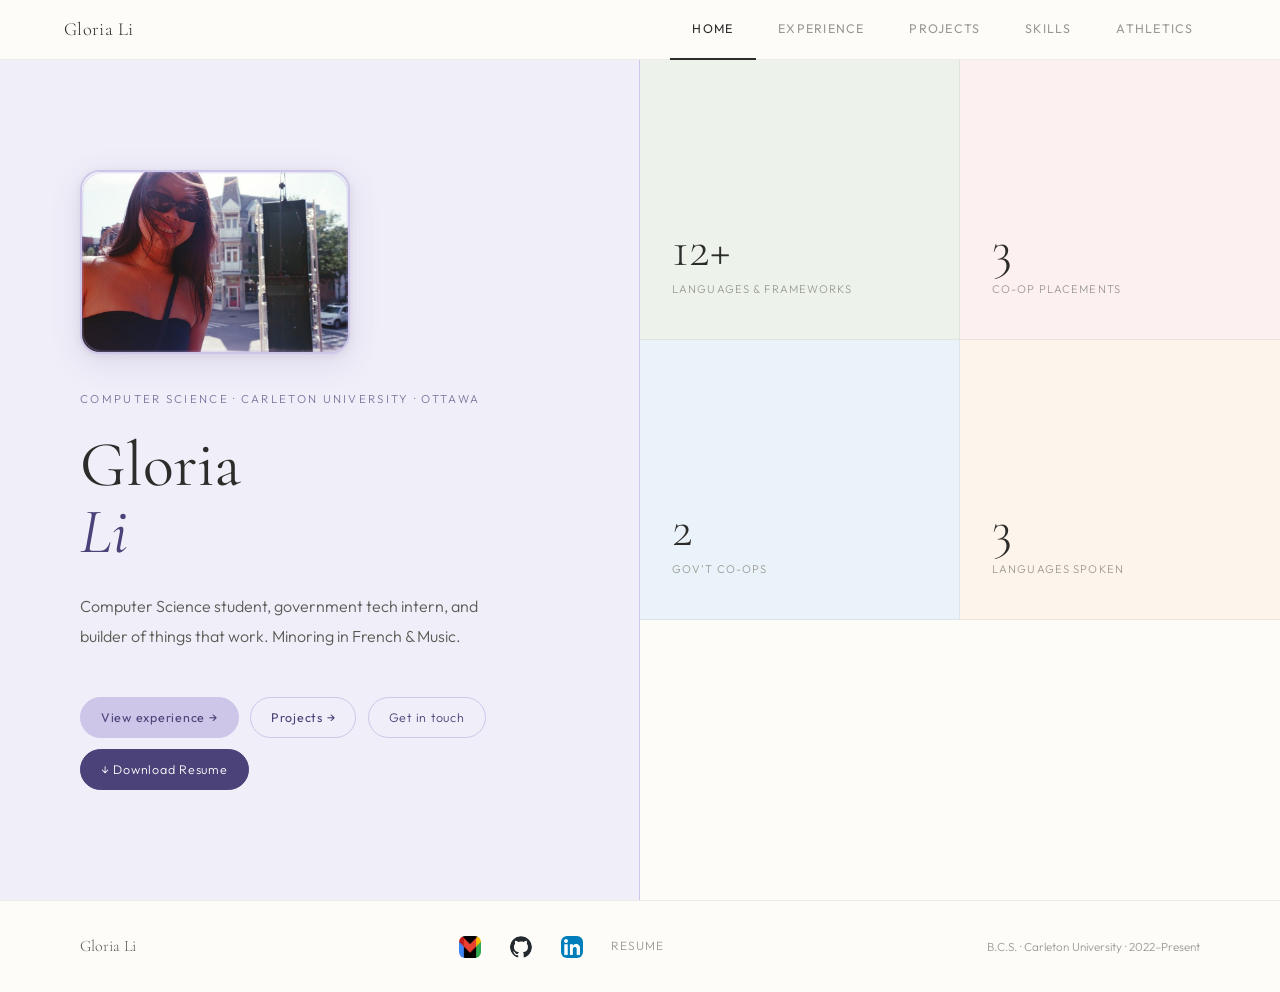
==== commit ff82a0e6: "Add files via upload" ====
--- a/index.html
+++ b/index.html
@@ -264,12 +264,12 @@
       <div class="hstat s2"><div class="hstat-num">3</div><div class="hstat-lbl">Co-op placements</div></div>
       <div class="hstat s3"><div class="hstat-num">2</div><div class="hstat-lbl">Gov't co-ops</div></div>
       <div class="hstat s4"><div class="hstat-num">3</div><div class="hstat-lbl">Languages spoken</div></div>
-      <div class="hstat s5"><div class="hstat-quote">"Turning caffeine and curiosity into working software — since 2022."</div></div>
+      
     </div>
   </div>
   <footer>
     <span class="foot-name">Gloria Li</span>
-    <div class="foot-links"><a href="mailto:gloriali4cu@gmail.com">Email</a><a href="https://github.com/glorialii" target="_blank">GitHub</a><a href="https://linkedin.com/in/gloria-li-51339a240" target="_blank">LinkedIn</a><a id="resume-dl-footer" href="#" download="Gloria_Li_Resume_2026.pdf">Resume</a></div>
+    <div class="foot-links"><a href="mailto:gloriali4cu@gmail.com"><img src="[data-uri]" alt="Gmail" style="width:22px;height:22px;vertical-align:middle;border-radius:6px;"></a><a href="https://github.com/glorialii" target="_blank"><svg xmlns="http://www.w3.org/2000/svg" viewBox="0 0 98 96" width="22" height="22" style="vertical-align:middle;border-radius:50%"><path fill-rule="evenodd" clip-rule="evenodd" d="M48.854 0C21.839 0 0 22 0 49.217c0 21.756 13.993 40.172 33.405 46.69 2.427.49 3.316-1.059 3.316-2.362 0-1.141-.08-5.052-.08-9.127-13.59 2.934-16.42-5.867-16.42-5.867-2.184-5.704-5.42-7.17-5.42-7.17-4.448-3.015.324-3.015.324-3.015 4.934.326 7.523 5.052 7.523 5.052 4.367 7.496 11.404 5.378 14.235 4.074.404-3.178 1.699-5.378 3.074-6.6-10.839-1.141-22.243-5.378-22.243-24.283 0-5.378 1.94-9.778 5.014-13.2-.485-1.222-2.184-6.275.486-13.038 0 0 4.125-1.304 13.426 5.052a46.97 46.97 0 0 1 12.214-1.63c4.125 0 8.33.571 12.213 1.63 9.302-6.356 13.427-5.052 13.427-5.052 2.67 6.763.97 11.816.485 13.038 3.155 3.422 5.015 7.822 5.015 13.2 0 18.905-11.404 23.06-22.324 24.283 1.78 1.548 3.316 4.481 3.316 9.126 0 6.6-.08 11.897-.08 13.526 0 1.304.89 2.853 3.316 2.364 19.412-6.52 33.405-24.935 33.405-46.691C97.707 22 75.788 0 48.854 0z" fill="#24292f"/></svg></a><a href="https://linkedin.com/in/gloria-li-51339a240" target="_blank"><img src="[data-uri]" alt="LinkedIn" style="width:22px;height:22px;vertical-align:middle;border-radius:6px;"></a><a id="resume-dl-footer" href="#" download="Gloria_Li_Resume_2026.pdf">Resume</a></div>
     <span class="foot-copy">B.C.S. · Carleton University · 2022–Present</span>
   </footer>
 </div>
@@ -318,7 +318,7 @@
   </div>
   <footer>
     <span class="foot-name">Gloria Li</span>
-    <div class="foot-links"><a href="mailto:gloriali4cu@gmail.com">Email</a><a href="https://github.com/glorialii" target="_blank">GitHub</a><a href="https://linkedin.com/in/gloria-li-51339a240" target="_blank">LinkedIn</a></div>
+    <div class="foot-links"><a href="mailto:gloriali4cu@gmail.com"><img src="[data-uri]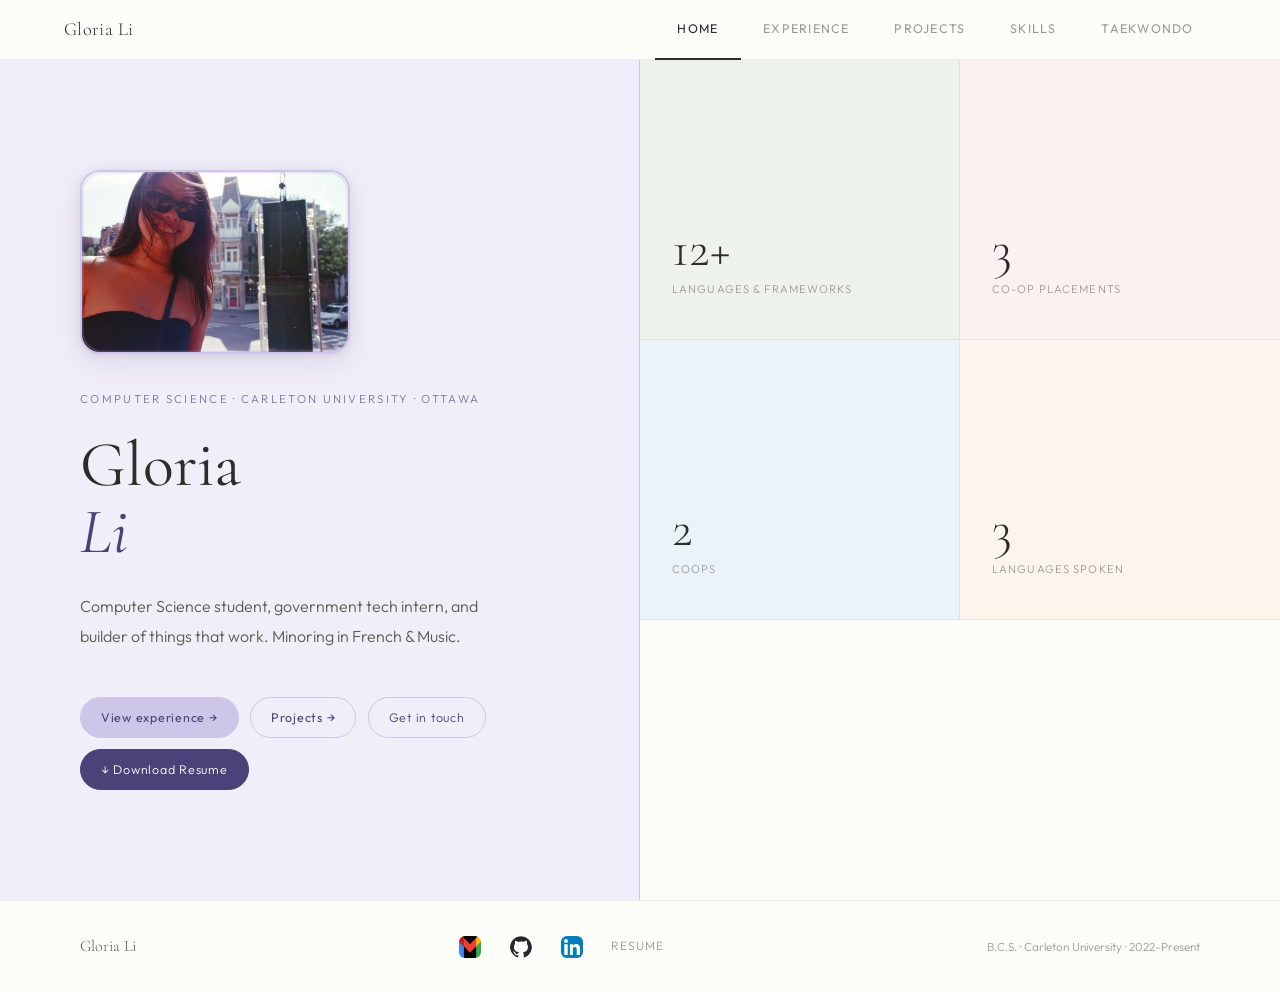
==== commit 8b508d48: "Add files via upload" ====
--- a/index.html
+++ b/index.html
@@ -157,7 +157,7 @@
 .sk-list{list-style:none}
 .sk-list li{font-size:0.92rem;color:var(--ink-m);border-bottom:1px solid rgba(0,0,0,0.06);padding-bottom:0.45rem;margin-bottom:0.45rem}
 
-/* ── ATHLETICS ── */
+/* ── TAEKWONDO ── */
 .ath-grid{display:grid;grid-template-columns:1fr 1fr 1fr;min-height:calc(100vh - 130px)}
 .ath-left{background:var(--blush-lt);border-right:1px solid var(--blush);padding:5rem;display:flex;flex-direction:column;justify-content:center}
 .ath-eyebrow{font-size:0.7rem;letter-spacing:0.15em;text-transform:uppercase;color:var(--blush-dk);opacity:0.7;margin-bottom:1.2rem}
@@ -240,7 +240,7 @@
     <li><button class="tab-btn" onclick="goTo('experience',this)">Experience</button></li>
     <li><button class="tab-btn" onclick="goTo('projects',this)">Projects</button></li>
     <li><button class="tab-btn" onclick="goTo('skills',this)">Skills</button></li>
-    <li><button class="tab-btn" onclick="goTo('athletics',this)">Athletics</button></li>
+    <li><button class="tab-btn" onclick="goTo('athletics',this)">TAEKWONDO</button></li>
   </ul>
 </nav>
 
@@ -262,7 +262,7 @@
     <div class="home-right">
       <div class="hstat s1"><div class="hstat-num">12+</div><div class="hstat-lbl">Languages &amp; frameworks</div></div>
       <div class="hstat s2"><div class="hstat-num">3</div><div class="hstat-lbl">Co-op placements</div></div>
-      <div class="hstat s3"><div class="hstat-num">2</div><div class="hstat-lbl">Gov't co-ops</div></div>
+      <div class="hstat s3"><div class="hstat-num">2</div><div class="hstat-lbl">COOPS</div></div>
       <div class="hstat s4"><div class="hstat-num">3</div><div class="hstat-lbl">Languages spoken</div></div>
       
     </div>
@@ -405,7 +405,7 @@
   </footer>
 </div>
 
-<!-- ATHLETICS -->
+<!-- TAEKWONDO -->
 <div class="page" id="page-athletics">
   <div class="page-hdr">
     <div class="page-hdr-label">04 / Athletics</div>
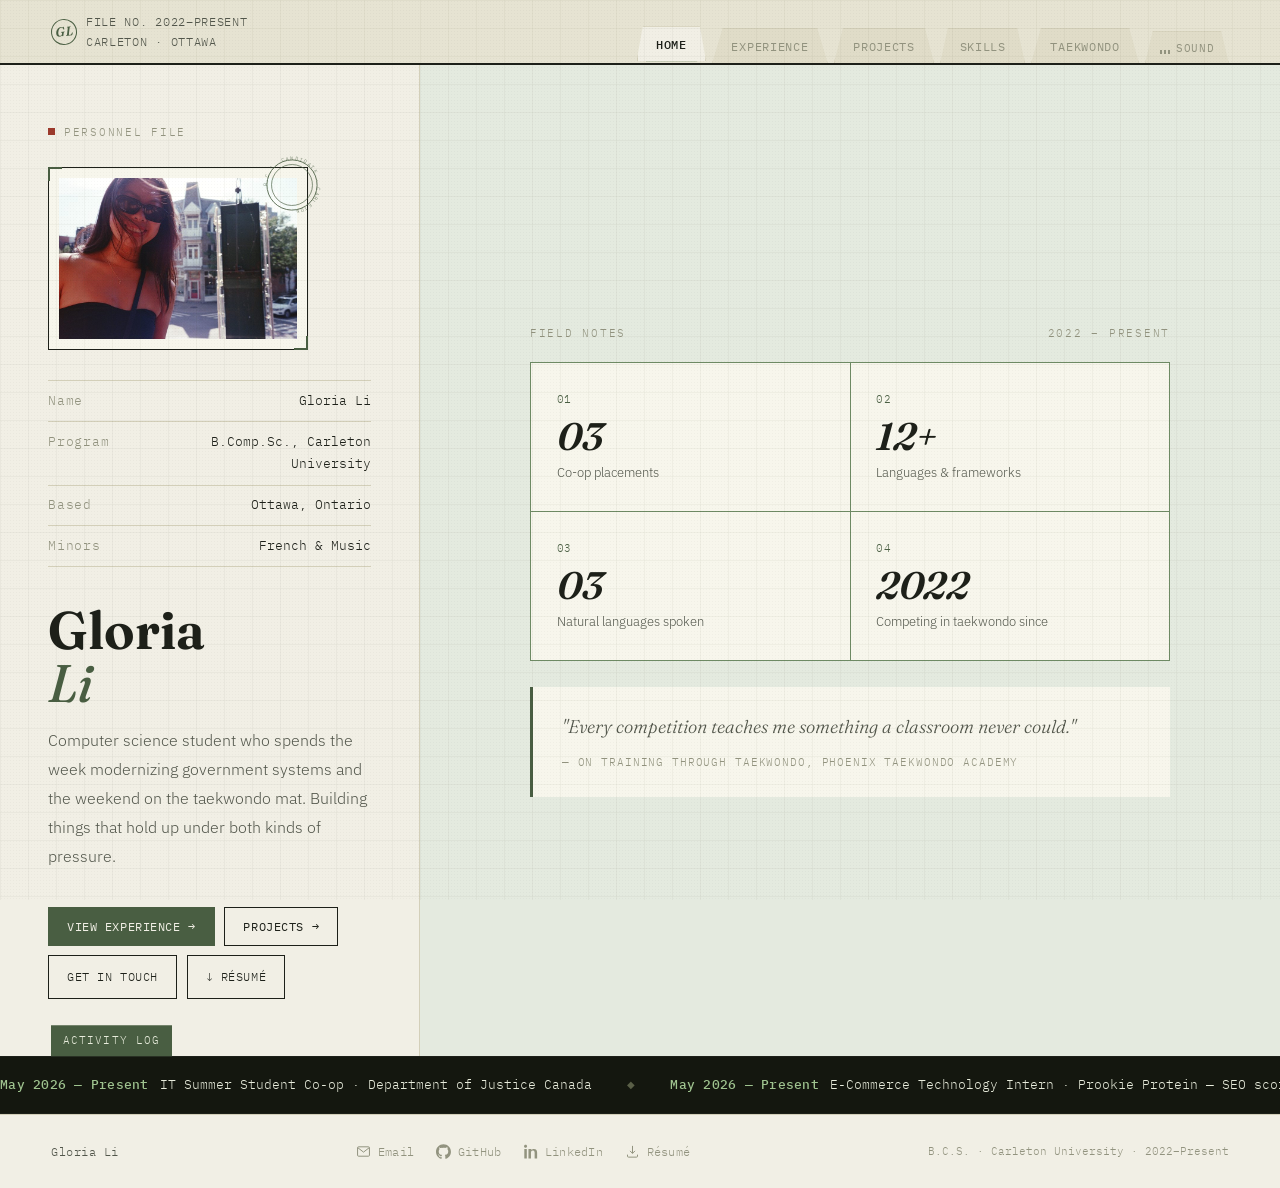
==== commit 3cd4784c: "Add files via upload" ====
--- a/index.html
+++ b/index.html
@@ -3,244 +3,31 @@
 <head>
 <meta charset="UTF-8">
 <meta name="viewport" content="width=device-width, initial-scale=1.0">
-<title>Gloria Li</title>
-<link href="https://fonts.googleapis.com/css2?family=Cormorant+Garamond:ital,wght@0,400;0,600;1,400&family=Outfit:wght@300;400;500&display=swap" rel="stylesheet">
-<style>
-*,*::before,*::after{box-sizing:border-box;margin:0;padding:0}
-:root{
-  --ink:#2c2c2a;--ink-m:#5a5a55;--ink-l:#9a9a94;
-  --bg:#fdfcf9;
-  --sage:#c8d8c0;--sage-lt:#edf3eb;--sage-dk:#4a6b44;
-  --lavender:#cdc6e8;--lav-lt:#f0eef8;--lav-dk:#4a4278;
-  --blush:#f0c8c8;--blush-lt:#fdf0f0;--blush-dk:#7a3a3a;
-  --sky:#bcd4e8;--sky-lt:#eaf3f9;--sky-dk:#2e5c7a;
-  --peach:#f0d4b8;--peach-lt:#fdf5ec;--peach-dk:#7a4a1a;
-  --mint:#b8e0d4;--mint-lt:#eaf6f2;--mint-dk:#2a6658;
-  --serif:'Cormorant Garamond',Georgia,serif;
-  --sans:'Outfit',sans-serif;
-}
-html{scroll-behavior:smooth}
-body{background:var(--bg);color:var(--ink);font-family:var(--sans);font-weight:300;font-size:16px;line-height:1.7;overflow-x:hidden}
-
-/* ── TOP NAV ── */
-.topnav{
-  position:sticky;top:0;z-index:200;
-  background:rgba(253,252,249,0.92);
-  backdrop-filter:blur(12px);
-  border-bottom:1px solid rgba(0,0,0,0.07);
-  display:flex;align-items:center;justify-content:space-between;
-  padding:0 4rem;
-  height:60px;
-}
-.topnav-name{font-family:var(--serif);font-size:1.15rem;color:var(--ink);letter-spacing:0.02em}
-.topnav-tabs{display:flex;gap:0;list-style:none}
-.tab-btn{
-  padding:0 1.4rem;height:60px;
-  background:none;border:none;cursor:pointer;
-  font-family:var(--sans);font-size:0.78rem;letter-spacing:0.1em;text-transform:uppercase;
-  color:var(--ink-l);
-  border-bottom:2px solid transparent;
-  transition:color .2s,border-color .2s;
-}
-.tab-btn:hover{color:var(--ink)}
-.tab-btn.active{color:var(--ink);border-bottom-color:var(--ink)}
-
-/* ── PAGES ── */
-.page{display:none;min-height:calc(100vh - 60px);animation:fadeIn .3s ease both}
-.page.active{display:block}
-@keyframes fadeIn{from{opacity:0;transform:translateY(10px)}to{opacity:1;transform:translateY(0)}}
-
-/* ── HOME ── */
-.home-grid{
-  display:grid;grid-template-columns:1fr 1fr;
-  min-height:calc(100vh - 60px);
-}
-.home-left{
-  padding:6rem 5rem;
-  display:flex;flex-direction:column;justify-content:center;
-  background:var(--lav-lt);
-  border-right:1px solid var(--lavender);
-}
-.home-eyebrow{font-size:0.72rem;letter-spacing:0.2em;text-transform:uppercase;color:var(--lav-dk);opacity:0.7;margin-bottom:1.4rem}
-.home-name{font-family:var(--serif);font-size:clamp(3.5rem,5vw,5.5rem);line-height:1.05;font-weight:400;margin-bottom:1.6rem;color:var(--ink)}
-.home-name em{font-style:italic;color:var(--lav-dk)}
-.home-bio{font-size:1rem;color:var(--ink-m);max-width:38ch;line-height:1.9;margin-bottom:2.8rem}
-.home-btns{display:flex;flex-wrap:wrap;gap:0.7rem}
-.hbtn{
-  font-size:0.78rem;letter-spacing:0.06em;padding:9px 20px;border-radius:30px;
-  cursor:pointer;text-decoration:none;font-family:var(--sans);
-  transition:all .2s;border:1px solid var(--lavender);
-  color:var(--lav-dk);background:transparent;
-}
-.hbtn:hover{background:var(--lavender);color:var(--lav-dk)}
-.hbtn.primary{background:var(--lavender);color:var(--lav-dk);border-color:var(--lavender)}
-.hbtn.primary:hover{background:var(--lav-dk);color:#fff;border-color:var(--lav-dk)}
-
-.home-right{display:grid;grid-template-columns:1fr 1fr;grid-template-rows:1fr 1fr 1fr}
-.hstat{
-  display:flex;flex-direction:column;justify-content:flex-end;
-  padding:2.5rem 2rem;
-  border-right:1px solid rgba(0,0,0,0.06);
-  border-bottom:1px solid rgba(0,0,0,0.06);
-}
-.hstat:nth-child(even){border-right:none}
-.hstat:nth-child(5),.hstat:nth-child(6){border-bottom:none}
-.hstat.s1{background:var(--sage-lt)}
-.hstat.s2{background:var(--blush-lt)}
-.hstat.s3{background:var(--sky-lt)}
-.hstat.s4{background:var(--peach-lt)}
-.hstat.s5{background:var(--mint-lt);grid-column:1/3}
-.hstat-num{font-family:var(--serif);font-size:3.2rem;line-height:1;margin-bottom:0.3rem;color:var(--ink)}
-.hstat-lbl{font-size:0.7rem;letter-spacing:0.1em;text-transform:uppercase;color:var(--ink-l)}
-.hstat-quote{font-family:var(--serif);font-style:italic;font-size:1.15rem;color:var(--ink-m);line-height:1.55}
-
-/* ── PAGE HEADER ── */
-.page-hdr{padding:3.5rem 5rem 2.5rem;border-bottom:1px solid rgba(0,0,0,0.08)}
-.page-hdr-label{font-size:0.68rem;letter-spacing:0.2em;text-transform:uppercase;color:var(--ink-l);margin-bottom:0.5rem}
-.page-hdr-title{font-family:var(--serif);font-size:3rem;font-weight:400;color:var(--ink)}
-
-/* ── EXPERIENCE ── */
-.exp-wrap{padding:1rem 5rem 5rem}
-.exp-item{display:grid;grid-template-columns:210px 1fr;gap:3rem;padding:2.8rem 0;border-bottom:1px solid rgba(0,0,0,0.07)}
-.exp-item:first-child{border-top:1px solid rgba(0,0,0,0.07)}
-.exp-date{font-size:0.73rem;letter-spacing:0.06em;text-transform:uppercase;color:var(--ink-l);margin-bottom:0.4rem}
-.exp-org{font-size:0.84rem;color:var(--ink-m);line-height:1.55}
-.exp-role{font-family:var(--serif);font-size:1.3rem;font-weight:400;margin-bottom:1rem;color:var(--ink)}
-.exp-item:nth-child(1) .exp-role{border-left:3px solid var(--lavender);padding-left:0.8rem}
-.exp-item:nth-child(2) .exp-role{border-left:3px solid var(--sage);padding-left:0.8rem}
-.exp-item:nth-child(3) .exp-role{border-left:3px solid var(--sky);padding-left:0.8rem}
-.exp-bullets{list-style:none;color:var(--ink-m);font-size:0.92rem}
-.exp-bullets li{padding-left:1.2rem;position:relative;margin-bottom:0.45rem}
-.exp-bullets li::before{content:'–';position:absolute;left:0;color:var(--ink-l)}
-
-/* ── PROJECTS ── */
-.proj-grid{display:grid;grid-template-columns:1fr 1fr;gap:1.5rem;padding:2.5rem 5rem 5rem}
-.proj-card{background:var(--bg);border:1px solid rgba(0,0,0,0.08);border-radius:16px;padding:2.5rem;transition:box-shadow .2s}
-.proj-card:hover{box-shadow:0 4px 24px rgba(0,0,0,0.07)}
-.proj-card:nth-child(1){background:var(--mint-lt);border-color:var(--mint)}
-.proj-card:nth-child(2){background:var(--blush-lt);border-color:var(--blush)}
-.proj-tag{font-size:0.7rem;letter-spacing:0.12em;text-transform:uppercase;margin-bottom:0.9rem}
-.proj-card:nth-child(1) .proj-tag{color:var(--mint-dk)}
-.proj-card:nth-child(2) .proj-tag{color:var(--blush-dk)}
-.proj-title{font-family:var(--serif);font-size:1.4rem;font-weight:400;margin-bottom:0.9rem;line-height:1.3;color:var(--ink)}
-.proj-desc{font-size:0.9rem;color:var(--ink-m);line-height:1.75}
-.proj-stack{display:flex;flex-wrap:wrap;gap:6px;margin-top:1.4rem}
-.sp{font-size:0.7rem;padding:4px 13px;border-radius:20px;font-weight:400}
-.proj-card:nth-child(1) .sp{background:var(--mint);color:var(--mint-dk)}
-.proj-card:nth-child(2) .sp{background:var(--blush);color:var(--blush-dk)}
-.gh-btn{
-  display:inline-flex;align-items:center;gap:0.4rem;margin-top:1.5rem;
-  font-size:0.78rem;font-weight:400;text-decoration:none;padding:8px 16px;
-  border-radius:20px;border:1px solid;transition:all .2s;
-}
-.proj-card:nth-child(1) .gh-btn{border-color:var(--mint-dk);color:var(--mint-dk)}
-.proj-card:nth-child(1) .gh-btn:hover{background:var(--mint-dk);color:#fff}
-.proj-card:nth-child(2) .gh-btn{border-color:var(--blush-dk);color:var(--blush-dk)}
-.proj-card:nth-child(2) .gh-btn:hover{background:var(--blush-dk);color:#fff}
-
-/* ── SKILLS ── */
-.skills-wrap{padding:2.5rem 5rem 5rem}
-.skills-row{display:grid;grid-template-columns:repeat(3,1fr);gap:1.5rem;margin-bottom:1.5rem}
-.skills-row2{display:grid;grid-template-columns:1fr 1fr;gap:1.5rem}
-.sk-card{border-radius:16px;padding:2.4rem 2rem;border:1px solid transparent}
-.sk-card.lavender{background:var(--lav-lt);border-color:var(--lavender)}
-.sk-card.peach{background:var(--peach-lt);border-color:var(--peach)}
-.sk-card.sky{background:var(--sky-lt);border-color:var(--sky)}
-.sk-card.sage{background:var(--sage-lt);border-color:var(--sage)}
-.sk-card.blush{background:var(--blush-lt);border-color:var(--blush)}
-.sk-lbl{font-size:0.68rem;letter-spacing:0.14em;text-transform:uppercase;margin-bottom:1.1rem}
-.sk-card.lavender .sk-lbl{color:var(--lav-dk)}
-.sk-card.peach .sk-lbl{color:var(--peach-dk)}
-.sk-card.sky .sk-lbl{color:var(--sky-dk)}
-.sk-card.sage .sk-lbl{color:var(--sage-dk)}
-.sk-card.blush .sk-lbl{color:var(--blush-dk)}
-.sk-list{list-style:none}
-.sk-list li{font-size:0.92rem;color:var(--ink-m);border-bottom:1px solid rgba(0,0,0,0.06);padding-bottom:0.45rem;margin-bottom:0.45rem}
-
-/* ── TAEKWONDO ── */
-.ath-grid{display:grid;grid-template-columns:1fr 1fr 1fr;min-height:calc(100vh - 130px)}
-.ath-left{background:var(--blush-lt);border-right:1px solid var(--blush);padding:5rem;display:flex;flex-direction:column;justify-content:center}
-.ath-eyebrow{font-size:0.7rem;letter-spacing:0.15em;text-transform:uppercase;color:var(--blush-dk);opacity:0.7;margin-bottom:1.2rem}
-.ath-quote{font-family:var(--serif);font-size:1.8rem;font-style:italic;line-height:1.45;color:var(--ink);margin-bottom:3rem}
-.ath-stats{display:flex;gap:3rem}
-.ath-num{font-family:var(--serif);font-size:3rem;display:block;line-height:1;color:var(--ink)}
-.ath-lbl{font-size:0.7rem;text-transform:uppercase;letter-spacing:0.1em;color:var(--ink-l);margin-top:0.3rem}
-.ath-right{padding:5rem;display:flex;flex-direction:column;justify-content:center;background:var(--sage-lt)}
-.ath-right p{font-size:0.97rem;color:var(--ink-m);line-height:1.9;margin-bottom:1.4rem}
-.ath-badge{display:inline-block;font-size:0.72rem;letter-spacing:0.1em;text-transform:uppercase;color:var(--sage-dk);background:var(--sage);padding:5px 14px;border-radius:20px;margin-top:0.5rem}
-
-/* ── FOOTER ── */
-footer{
-  border-top:1px solid rgba(0,0,0,0.07);
-  padding:2rem 5rem;
-  display:flex;justify-content:space-between;align-items:center;
-  background:var(--bg);
-}
-.foot-name{font-family:var(--serif);font-size:1rem;color:var(--ink-m)}
-.foot-links{display:flex;gap:1.8rem}
-.foot-links a{font-size:0.75rem;letter-spacing:0.08em;text-transform:uppercase;color:var(--ink-l);text-decoration:none;transition:color .2s}
-.foot-links a:hover{color:var(--ink)}
-.foot-copy{font-size:0.73rem;color:var(--ink-l)}
-
-/* ── MOBILE ── */
-@media(max-width:800px){
-  .topnav{padding:0 1.2rem}
-  .topnav-name{display:none}
-  .tab-btn{padding:0 0.75rem;font-size:0.7rem}
-  .home-grid,.ath-grid{grid-template-columns:1fr}
-  .ath-photo{display:none}
-  .home-right{display:none}
-  .home-left{padding:3.5rem 1.5rem}
-  .page-hdr,.exp-wrap,.proj-grid,.skills-wrap{padding-left:1.5rem;padding-right:1.5rem}
-  .exp-item{grid-template-columns:1fr;gap:0.4rem}
-  .proj-grid{grid-template-columns:1fr}
-  .skills-row,.skills-row2{grid-template-columns:1fr}
-  .ath-left,.ath-right{padding:3rem 1.5rem}
-  footer{flex-direction:column;gap:0.8rem;padding:1.5rem;text-align:center}
-  .foot-links{flex-wrap:wrap;justify-content:center}
-}
-
-  .home-photo-wrap{
-    position:relative;
-    border-radius:20px;
-    width:270px;
-    border:2px solid var(--lavender);
-    margin-bottom:2.2rem;
-    flex-shrink:0;
-    box-shadow:0 8px 32px rgba(100,80,160,0.13), 0 2px 8px rgba(0,0,0,0.07);
-    background:var(--lav-lt);
-    overflow:hidden;
-  }
-  .home-photo-wrap::after{
-    content:'';
-    position:absolute;
-    inset:0;
-    border-radius:20px;
-    box-shadow:inset 0 0 0 1.5px rgba(180,160,230,0.25);
-    pointer-events:none;
-  }
-  .home-photo-wrap img{
-    width:100%;
-    height:auto;
-    display:block;
-    transition:transform 0.4s ease;
-  }
-  .home-photo-wrap:hover img{
-    transform:scale(1.03);
-  }
-</style>
+<title>Gloria Li — Computer Science, Carleton University</title>
+<meta name="description" content="Gloria Li — Computer Science student at Carleton University. Government tech co-ops, full-stack &amp; database projects, competitive taekwondo.">
+<link rel="preconnect" href="https://fonts.googleapis.com">
+<link rel="preconnect" href="https://fonts.gstatic.com" crossorigin>
+<link href="https://fonts.googleapis.com/css2?family=Fraunces:ital,opsz,wght@0,9..144,340;0,9..144,460;0,9..144,560;0,9..144,650;1,9..144,460;1,9..144,560&family=IBM+Plex+Mono:wght@400;500;600&family=IBM+Plex+Sans:wght@300;400;500;600&display=swap" rel="stylesheet">
+<link rel="stylesheet" href="css/style.css">
 </head>
 <body>
 
 <!-- NAV -->
 <nav class="topnav">
-  <span class="topnav-name">Gloria Li</span>
+  <div class="topnav-mark">
+    <span class="seal">GL</span>
+    <span class="txt">FILE NO. 2022–PRESENT<br>CARLETON&nbsp;·&nbsp;OTTAWA</span>
+  </div>
   <ul class="topnav-tabs">
     <li><button class="tab-btn active" onclick="goTo('home',this)">Home</button></li>
     <li><button class="tab-btn" onclick="goTo('experience',this)">Experience</button></li>
     <li><button class="tab-btn" onclick="goTo('projects',this)">Projects</button></li>
     <li><button class="tab-btn" onclick="goTo('skills',this)">Skills</button></li>
-    <li><button class="tab-btn" onclick="goTo('athletics',this)">TAEKWONDO</button></li>
+    <li><button class="tab-btn" onclick="goTo('athletics',this)">Taekwondo</button></li>
+    <li><button class="sound-toggle" id="soundToggle" onclick="toggleSound(this)" aria-pressed="false">
+      <span class="bars"><span></span><span></span><span></span></span>
+      <span class="lbl">Sound</span>
+    </button></li>
   </ul>
 </nav>
 
@@ -248,77 +35,164 @@
 <div class="page active" id="page-home">
   <div class="home-grid">
     <div class="home-left">
-      <div class="home-photo-wrap"><img src="[data-uri]" alt="Gloria Li"></div>
-      <p class="home-eyebrow">Computer Science · Carleton University · Ottawa</p>
+      <div class="file-eyebrow">Personnel file</div>
+
+      <div class="photo-frame">
+        <img src="assets/gloria-li.jpg" alt="Gloria Li">
+        <svg class="photo-seal" viewBox="0 0 100 100" aria-hidden="true">
+          <path id="sealring" d="M 50, 50 m -38, 0 a 38,38 0 1,1 76,0 a 38,38 0 1,1 -76,0" fill="none"/>
+          <circle cx="50" cy="50" r="38" fill="none" stroke="currentColor" stroke-width="1.3"/>
+          <circle cx="50" cy="50" r="31" fill="none" stroke="currentColor" stroke-width="1"/>
+          <text font-family="IBM Plex Mono" font-size="7.6" letter-spacing="2" fill="currentColor">
+            <textPath href="#sealring" startOffset="2%">B.C.S. CANDIDATE · CARLETON</textPath>
+          </text>
+        </svg>
+      </div>
+
+      <div class="ledger-id">
+        <div class="row"><span>Name</span><span>Gloria Li</span></div>
+        <div class="row"><span>Program</span><span>B.Comp.Sc., Carleton University</span></div>
+        <div class="row"><span>Based</span><span>Ottawa, Ontario</span></div>
+        <div class="row"><span>Minors</span><span>French &amp; Music</span></div>
+      </div>
+
       <h1 class="home-name">Gloria<br><em>Li</em></h1>
-      <p class="home-bio">Computer Science student, government tech intern, and builder of things that work. Minoring in French &amp; Music.</p>
+      <p class="home-bio">Computer science student who spends the week modernizing government systems and the weekend on the taekwondo mat. Building things that hold up under both kinds of pressure.</p>
+
       <div class="home-btns">
         <button class="hbtn primary" onclick="goTo('experience',document.querySelectorAll('.tab-btn')[1])">View experience →</button>
         <button class="hbtn" onclick="goTo('projects',document.querySelectorAll('.tab-btn')[2])">Projects →</button>
         <a href="mailto:gloriali4cu@gmail.com" class="hbtn">Get in touch</a>
-        <a id="resume-dl-btn" class="hbtn" download="Gloria_Li_Resume_2026.pdf" style="background:var(--lav-dk);color:#fff;border-color:var(--lav-dk);">↓ Download Resume</a>
-      </div>
-    </div>
+        <a id="resume-dl-btn" class="hbtn" download="Gloria_Li_Resume.pdf" href="assets/resume.pdf">↓ Résumé</a>
+      </div>
+    </div>
+
     <div class="home-right">
-      <div class="hstat s1"><div class="hstat-num">12+</div><div class="hstat-lbl">Languages &amp; frameworks</div></div>
-      <div class="hstat s2"><div class="hstat-num">3</div><div class="hstat-lbl">Co-op placements</div></div>
-      <div class="hstat s3"><div class="hstat-num">2</div><div class="hstat-lbl">COOPS</div></div>
-      <div class="hstat s4"><div class="hstat-num">3</div><div class="hstat-lbl">Languages spoken</div></div>
-      
-    </div>
-  </div>
-  <footer>
-    <span class="foot-name">Gloria Li</span>
-    <div class="foot-links"><a href="mailto:gloriali4cu@gmail.com"><img src="[data-uri]" alt="Gmail" style="width:22px;height:22px;vertical-align:middle;border-radius:6px;"></a><a href="https://github.com/glorialii" target="_blank"><svg xmlns="http://www.w3.org/2000/svg" viewBox="0 0 98 96" width="22" height="22" style="vertical-align:middle;border-radius:50%"><path fill-rule="evenodd" clip-rule="evenodd" d="M48.854 0C21.839 0 0 22 0 49.217c0 21.756 13.993 40.172 33.405 46.69 2.427.49 3.316-1.059 3.316-2.362 0-1.141-.08-5.052-.08-9.127-13.59 2.934-16.42-5.867-16.42-5.867-2.184-5.704-5.42-7.17-5.42-7.17-4.448-3.015.324-3.015.324-3.015 4.934.326 7.523 5.052 7.523 5.052 4.367 7.496 11.404 5.378 14.235 4.074.404-3.178 1.699-5.378 3.074-6.6-10.839-1.141-22.243-5.378-22.243-24.283 0-5.378 1.94-9.778 5.014-13.2-.485-1.222-2.184-6.275.486-13.038 0 0 4.125-1.304 13.426 5.052a46.97 46.97 0 0 1 12.214-1.63c4.125 0 8.33.571 12.213 1.63 9.302-6.356 13.427-5.052 13.427-5.052 2.67 6.763.97 11.816.485 13.038 3.155 3.422 5.015 7.822 5.015 13.2 0 18.905-11.404 23.06-22.324 24.283 1.78 1.548 3.316 4.481 3.316 9.126 0 6.6-.08 11.897-.08 13.526 0 1.304.89 2.853 3.316 2.364 19.412-6.52 33.405-24.935 33.405-46.691C97.707 22 75.788 0 48.854 0z" fill="#24292f"/></svg></a><a href="https://linkedin.com/in/gloria-li-51339a240" target="_blank"><img src="[data-uri]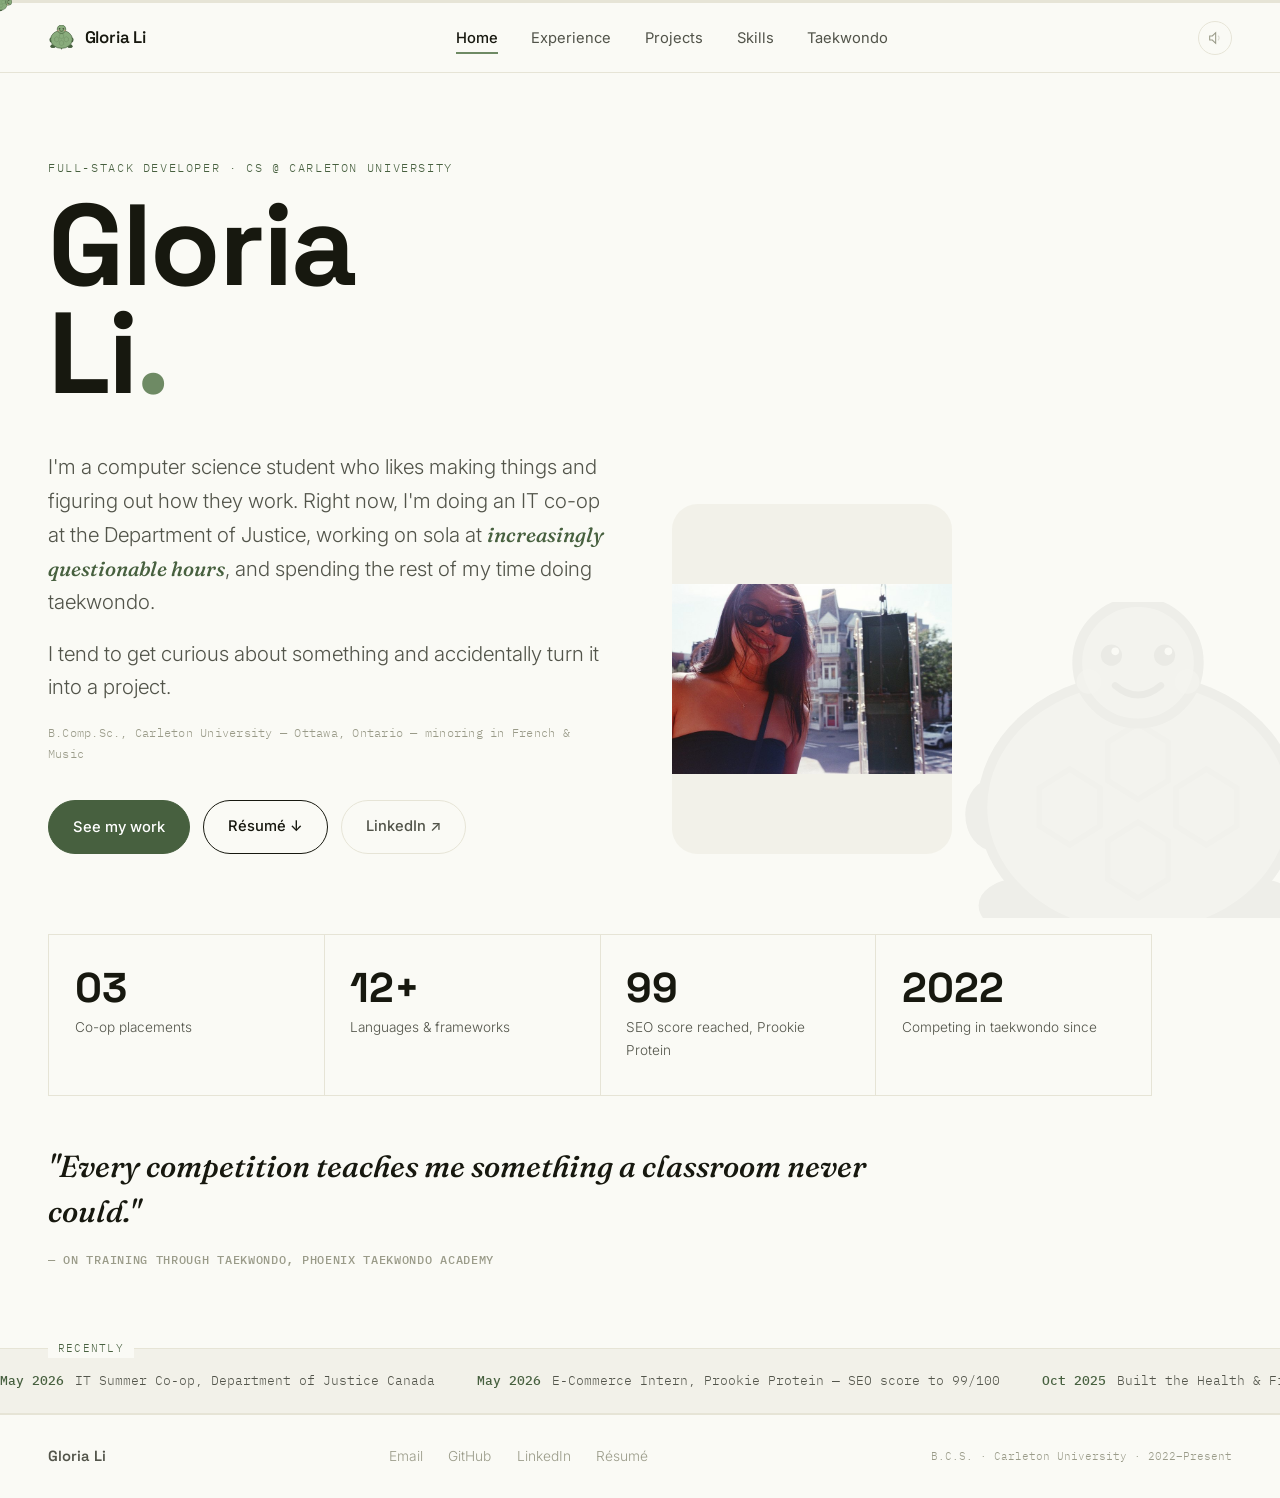
==== commit dee26607: "Add files via upload" ====
--- a/index.html
+++ b/index.html
@@ -1,131 +1,145 @@
 <!DOCTYPE html>
-<html lang="en">
+<html lang="en" class="no-js">
 <head>
+<script>document.documentElement.classList.remove('no-js')</script>
 <meta charset="UTF-8">
 <meta name="viewport" content="width=device-width, initial-scale=1.0">
 <title>Gloria Li — Computer Science, Carleton University</title>
-<meta name="description" content="Gloria Li — Computer Science student at Carleton University. Government tech co-ops, full-stack &amp; database projects, competitive taekwondo.">
+<meta name="description" content="Gloria Li — Computer Science student at Carleton University. Government tech co-ops, full-stack & database projects, competitive taekwondo.">
 <link rel="preconnect" href="https://fonts.googleapis.com">
 <link rel="preconnect" href="https://fonts.gstatic.com" crossorigin>
-<link href="https://fonts.googleapis.com/css2?family=Fraunces:ital,opsz,wght@0,9..144,340;0,9..144,460;0,9..144,560;0,9..144,650;1,9..144,460;1,9..144,560&family=IBM+Plex+Mono:wght@400;500;600&family=IBM+Plex+Sans:wght@300;400;500;600&display=swap" rel="stylesheet">
+<link href="https://fonts.googleapis.com/css2?family=Space+Grotesk:wght@400;500;600;700&family=Fraunces:ital,opsz@1,9..144&family=Inter:wght@300;400;500;600&family=IBM+Plex+Mono:wght@400;500&display=swap" rel="stylesheet">
 <link rel="stylesheet" href="css/style.css">
 </head>
 <body>
 
+<!-- reusable icon sprite -->
+<svg style="display:none" aria-hidden="true">
+  <symbol id="turtle" viewBox="0 0 100 98">
+    <!-- back legs -->
+    <ellipse cx="18" cy="80" rx="10" ry="7" fill="#47603F"/>
+    <ellipse cx="82" cy="80" rx="10" ry="7" fill="#47603F"/>
+    <!-- front legs -->
+    <ellipse cx="12" cy="56" rx="7.5" ry="9.5" fill="#47603F"/>
+    <ellipse cx="88" cy="56" rx="7.5" ry="9.5" fill="#47603F"/>
+    <!-- tail -->
+    <path d="M50 94 Q45.5 86 50 81 Q54.5 86 50 94 Z" fill="#47603F"/>
+    <!-- shell -->
+    <ellipse cx="50" cy="54" rx="41" ry="34" fill="#89AC7C"/>
+    <ellipse cx="50" cy="54" rx="41" ry="34" fill="none" stroke="#47603F" stroke-width="2.6"/>
+    <!-- shell scutes — little hexagons, because turtle shells are just grids -->
+    <polygon points="50,32 58,37 58,47 50,52 42,47 42,37" fill="none" stroke="#47603F" stroke-width="1.5" opacity=".5"/>
+    <polygon points="32,44 40,49 40,59 32,64 24,59 24,49" fill="none" stroke="#47603F" stroke-width="1.5" opacity=".5"/>
+    <polygon points="68,44 76,49 76,59 68,64 60,59 60,49" fill="none" stroke="#47603F" stroke-width="1.5" opacity=".5"/>
+    <polygon points="50,58 58,63 58,73 50,78 42,73 42,63" fill="none" stroke="#47603F" stroke-width="1.5" opacity=".5"/>
+    <!-- head -->
+    <circle cx="50" cy="16" r="16" fill="#89AC7C" stroke="#47603F" stroke-width="2.6"/>
+    <!-- blush -->
+    <circle cx="37" cy="21" r="3.2" fill="#E3A08F" opacity=".65"/>
+    <circle cx="63" cy="21" r="3.2" fill="#E3A08F" opacity=".65"/>
+    <!-- eyes -->
+    <circle cx="43" cy="14" r="2.8" fill="#20250F"/>
+    <circle cx="57" cy="14" r="2.8" fill="#20250F"/>
+    <circle cx="44" cy="13" r="1" fill="#fff"/>
+    <circle cx="58" cy="13" r="1" fill="#fff"/>
+    <!-- smile -->
+    <path d="M44 22 Q50 27 56 22" stroke="#20250F" stroke-width="1.8" fill="none" stroke-linecap="round"/>
+  </symbol>
+</svg>
+
+<!-- scroll progress -->
+<div class="scroll-track">
+  <div class="scroll-fill" id="scrollFill">
+    <svg class="scroll-turtle" id="scrollTurtle"><use href="#turtle"/></svg>
+  </div>
+</div>
+
 <!-- NAV -->
-<nav class="topnav">
-  <div class="topnav-mark">
-    <span class="seal">GL</span>
-    <span class="txt">FILE NO. 2022–PRESENT<br>CARLETON&nbsp;·&nbsp;OTTAWA</span>
-  </div>
-  <ul class="topnav-tabs">
-    <li><button class="tab-btn active" onclick="goTo('home',this)">Home</button></li>
-    <li><button class="tab-btn" onclick="goTo('experience',this)">Experience</button></li>
-    <li><button class="tab-btn" onclick="goTo('projects',this)">Projects</button></li>
-    <li><button class="tab-btn" onclick="goTo('skills',this)">Skills</button></li>
-    <li><button class="tab-btn" onclick="goTo('athletics',this)">Taekwondo</button></li>
-    <li><button class="sound-toggle" id="soundToggle" onclick="toggleSound(this)" aria-pressed="false">
-      <span class="bars"><span></span><span></span><span></span></span>
-      <span class="lbl">Sound</span>
-    </button></li>
+<nav class="nav">
+  <div class="nav-mark" onclick="boopTurtle(this)">
+    <svg class="mark-icon"><use href="#turtle"/></svg>
+    <span>Gloria Li</span>
+  </div>
+  <ul class="nav-links">
+    <li><button class="nav-link active" onclick="goTo('home',this)">Home</button></li>
+    <li><button class="nav-link" onclick="goTo('experience',this)">Experience</button></li>
+    <li><button class="nav-link" onclick="goTo('projects',this)">Projects</button></li>
+    <li><button class="nav-link" onclick="goTo('skills',this)">Skills</button></li>
+    <li><button class="nav-link" onclick="goTo('athletics',this)">Taekwondo</button></li>
   </ul>
+  <button class="sound-btn" id="soundToggle" onclick="toggleSound(this)" aria-pressed="false" aria-label="Toggle ambient sound">
+    <svg viewBox="0 0 24 24" fill="none" stroke="currentColor" stroke-width="1.6"><path d="M4 9v6h4l5 5V4L8 9H4z"/><path class="wave" d="M16.5 8.5a5 5 0 010 7"/></svg>
+  </button>
 </nav>
 
 <!-- HOME -->
 <div class="page active" id="page-home">
-  <div class="home-grid">
-    <div class="home-left">
-      <div class="file-eyebrow">Personnel file</div>
-
-      <div class="photo-frame">
-        <img src="assets/gloria-li.jpg" alt="Gloria Li">
-        <svg class="photo-seal" viewBox="0 0 100 100" aria-hidden="true">
-          <path id="sealring" d="M 50, 50 m -38, 0 a 38,38 0 1,1 76,0 a 38,38 0 1,1 -76,0" fill="none"/>
-          <circle cx="50" cy="50" r="38" fill="none" stroke="currentColor" stroke-width="1.3"/>
-          <circle cx="50" cy="50" r="31" fill="none" stroke="currentColor" stroke-width="1"/>
-          <text font-family="IBM Plex Mono" font-size="7.6" letter-spacing="2" fill="currentColor">
-            <textPath href="#sealring" startOffset="2%">B.C.S. CANDIDATE · CARLETON</textPath>
-          </text>
-        </svg>
-      </div>
-
-      <div class="ledger-id">
-        <div class="row"><span>Name</span><span>Gloria Li</span></div>
-        <div class="row"><span>Program</span><span>B.Comp.Sc., Carleton University</span></div>
-        <div class="row"><span>Based</span><span>Ottawa, Ontario</span></div>
-        <div class="row"><span>Minors</span><span>French &amp; Music</span></div>
-      </div>
-
-      <h1 class="home-name">Gloria<br><em>Li</em></h1>
-      <p class="home-bio">Computer science student who spends the week modernizing government systems and the weekend on the taekwondo mat. Building things that hold up under both kinds of pressure.</p>
-
-      <div class="home-btns">
-        <button class="hbtn primary" onclick="goTo('experience',document.querySelectorAll('.tab-btn')[1])">View experience →</button>
-        <button class="hbtn" onclick="goTo('projects',document.querySelectorAll('.tab-btn')[2])">Projects →</button>
-        <a href="mailto:gloriali4cu@gmail.com" class="hbtn">Get in touch</a>
-        <a id="resume-dl-btn" class="hbtn" download="Gloria_Li_Resume.pdf" href="assets/resume.pdf">↓ Résumé</a>
-      </div>
-    </div>
-
-    <div class="home-right">
-      <div class="docket">
-        <div class="docket-title"><span>Field notes</span><span>2022 – present</span></div>
-
-        <div class="stat-grid">
-          <div class="stat-cell"><span class="n">01</span><span class="val">03</span><span class="lbl">Co-op placements</span></div>
-          <div class="stat-cell"><span class="n">02</span><span class="val">12+</span><span class="lbl">Languages &amp; frameworks</span></div>
-          <div class="stat-cell"><span class="n">03</span><span class="val">03</span><span class="lbl">Natural languages spoken</span></div>
-          <div class="stat-cell"><span class="n">04</span><span class="val">2022</span><span class="lbl">Competing in taekwondo since</span></div>
+
+  <section class="hero">
+    <svg class="hero-watermark" aria-hidden="true"><use href="#turtle"/></svg>
+    <div class="hero-inner">
+      <p class="eyebrow">Full-stack developer · CS @ Carleton University</p>
+      <h1 class="hero-name">Gloria<br>Li<span class="dot">.</span></h1>
+      <div class="hero-row">
+        <div class="hero-copy">
+          <p class="hero-bio">I'm a computer science student who likes making things and figuring out how they work. Right now, I'm doing an IT co-op at the Department of Justice, working on sola at <em>increasingly questionable hours</em>, and spending the rest of my time doing taekwondo.</p>
+          <p class="hero-bio">I tend to get curious about something and accidentally turn it into a project.</p>
+          <p class="hero-meta">B.Comp.Sc., Carleton University — Ottawa, Ontario — minoring in French &amp; Music</p>
+          <div class="hero-actions">
+            <button class="btn primary" onclick="goTo('projects',document.querySelectorAll('.nav-link')[2])">See my work</button>
+            <a class="btn" download="Gloria_Li_Resume.pdf" href="assets/resume.pdf">Résumé ↓</a>
+            <a href="https://linkedin.com/in/gloria-li-51339a240" target="_blank" rel="noopener" class="btn ghost">LinkedIn ↗</a>
+          </div>
         </div>
-
-        <div class="docket-quote">
-          <p>"Every competition teaches me something a classroom never could."</p>
-          <span>— on training through Taekwondo, Phoenix Taekwondo Academy</span>
+        <div class="hero-photo">
+          <img src="assets/gloria-li.jpg" alt="Gloria Li">
         </div>
       </div>
     </div>
-  </div>
-
-  <!-- ACTIVITY TICKER — work + projects, chronological -->
-  <div class="ticker-board">
-    <span class="ticker-board-tab">Activity log</span>
+  </section>
+
+  <section class="stats">
+    <div class="stat-grid">
+      <div class="stat-cell reveal"><span class="stat-val">03</span><span class="stat-lbl">Co-op placements</span></div>
+      <div class="stat-cell reveal"><span class="stat-val">12+</span><span class="stat-lbl">Languages &amp; frameworks</span></div>
+      <div class="stat-cell reveal"><span class="stat-val">99</span><span class="stat-lbl">SEO score reached, Prookie Protein</span></div>
+      <div class="stat-cell reveal"><span class="stat-val">2022</span><span class="stat-lbl">Competing in taekwondo since</span></div>
+    </div>
+    <blockquote class="pull-quote reveal">
+      "Every competition teaches me something a classroom never could."
+      <cite>— on training through taekwondo, Phoenix Taekwondo Academy</cite>
+    </blockquote>
+  </section>
+
+  <section class="ticker reveal">
+    <span class="ticker-label">Recently</span>
     <div class="ticker-viewport">
       <div class="ticker-move">
         <div class="ticker-group">
-          <span class="ticker-item"><b>May 2026 — Present</b>IT Summer Student Co-op · Department of Justice Canada</span>
-          <span class="ticker-sep">◆</span>
-          <span class="ticker-item"><b>May 2026 — Present</b>E-Commerce Technology Intern · Prookie Protein — SEO score to 99/100</span>
-          <span class="ticker-sep">◆</span>
-          <span class="ticker-item"><b>Oct – Dec 2025</b>Built the Health &amp; Fitness Club Management System</span>
-          <span class="ticker-sep">◆</span>
-          <span class="ticker-item"><b>Jun – Sep 2025</b>Student Technical Team · Public Services &amp; Procurement Canada</span>
-          <span class="ticker-sep">◆</span>
-          <span class="ticker-item"><b>Jan – May 2025</b>Built the Insulin Pump Simulator</span>
-          <span class="ticker-sep">◆</span>
+          <span class="ticker-item"><b>May 2026</b>IT Summer Co-op, Department of Justice Canada</span>
+          <span class="ticker-item"><b>May 2026</b>E-Commerce Intern, Prookie Protein — SEO score to 99/100</span>
+          <span class="ticker-item"><b>Oct 2025</b>Built the Health &amp; Fitness Club Management System</span>
+          <span class="ticker-item"><b>Jun 2025</b>Student Technical Team, Public Services &amp; Procurement Canada</span>
+          <span class="ticker-item"><b>Jan 2025</b>Built the Insulin Pump Simulator</span>
         </div>
         <div class="ticker-group" aria-hidden="true">
-          <span class="ticker-item"><b>May 2026 — Present</b>IT Summer Student Co-op · Department of Justice Canada</span>
-          <span class="ticker-sep">◆</span>
-          <span class="ticker-item"><b>May 2026 — Present</b>E-Commerce Technology Intern · Prookie Protein — SEO score to 99/100</span>
-          <span class="ticker-sep">◆</span>
-          <span class="ticker-item"><b>Oct – Dec 2025</b>Built the Health &amp; Fitness Club Management System</span>
-          <span class="ticker-sep">◆</span>
-          <span class="ticker-item"><b>Jun – Sep 2025</b>Student Technical Team · Public Services &amp; Procurement Canada</span>
-          <span class="ticker-sep">◆</span>
-          <span class="ticker-item"><b>Jan – May 2025</b>Built the Insulin Pump Simulator</span>
-          <span class="ticker-sep">◆</span>
+          <span class="ticker-item"><b>May 2026</b>IT Summer Co-op, Department of Justice Canada</span>
+          <span class="ticker-item"><b>May 2026</b>E-Commerce Intern, Prookie Protein — SEO score to 99/100</span>
+          <span class="ticker-item"><b>Oct 2025</b>Built the Health &amp; Fitness Club Management System</span>
+          <span class="ticker-item"><b>Jun 2025</b>Student Technical Team, Public Services &amp; Procurement Canada</span>
+          <span class="ticker-item"><b>Jan 2025</b>Built the Insulin Pump Simulator</span>
         </div>
       </div>
     </div>
-  </div>
+  </section>
 
   <footer>
     <span class="foot-name">Gloria Li</span>
     <div class="foot-links">
-      <a href="mailto:gloriali4cu@gmail.com"><svg viewBox="0 0 24 24" fill="none" stroke="currentColor" stroke-width="1.6"><rect x="2.5" y="4.5" width="19" height="15" rx="1.5"/><path d="M3 6l9 7 9-7"/></svg>Email</a>
-      <a href="https://github.com/glorialii" target="_blank"><svg viewBox="0 0 98 96"><path fill-rule="evenodd" clip-rule="evenodd" d="M48.854 0C21.839 0 0 22 0 49.217c0 21.756 13.993 40.172 33.405 46.69 2.427.49 3.316-1.059 3.316-2.362 0-1.141-.08-5.052-.08-9.127-13.59 2.934-16.42-5.867-16.42-5.867-2.184-5.704-5.42-7.17-5.42-7.17-4.448-3.015.324-3.015.324-3.015 4.934.326 7.523 5.052 7.523 5.052 4.367 7.496 11.404 5.378 14.235 4.074.404-3.178 1.699-5.378 3.074-6.6-10.839-1.141-22.243-5.378-22.243-24.283 0-5.378 1.94-9.778 5.014-13.2-.485-1.222-2.184-6.275.486-13.038 0 0 4.125-1.304 13.426 5.052a46.97 46.97 0 0 1 12.214-1.63c4.125 0 8.33.571 12.213 1.63 9.302-6.356 13.427-5.052 13.427-5.052 2.67 6.763.97 11.816.485 13.038 3.155 3.422 5.015 7.822 5.015 13.2 0 18.905-11.404 23.06-22.324 24.283 1.78 1.548 3.316 4.481 3.316 9.126 0 6.6-.08 11.897-.08 13.526 0 1.304.89 2.853 3.316 2.364 19.412-6.52 33.405-24.935 33.405-46.691C97.707 22 75.788 0 48.854 0z" fill="currentColor"></path></svg>GitHub</a>
-      <a href="https://linkedin.com/in/gloria-li-51339a240" target="_blank"><svg viewBox="0 0 24 24" fill="currentColor"><path d="M4.98 3.5C4.98 4.88 3.9 6 2.5 6S0 4.88 0 3.5 1.12 1 2.5 1s2.48 1.12 2.48 2.5zM.5 8h4V23h-4V8zm7.5 0h3.8v2.05h.05c.53-1 1.83-2.05 3.77-2.05C19.9 8 21 10.3 21 14.13V23h-4v-8.2c0-1.95-.03-4.46-2.72-4.46-2.72 0-3.14 2.13-3.14 4.32V23h-4V8z"/></svg>LinkedIn</a>
-      <a id="resume-dl-footer" download="Gloria_Li_Resume.pdf" href="assets/resume.pdf"><svg viewBox="0 0 24 24" fill="none" stroke="currentColor" stroke-width="1.6"><path d="M12 3v12m0 0l-4-4m4 4l4-4"/><path d="M4 17v2.5A1.5 1.5 0 005.5 21h13a1.5 1.5 0 001.5-1.5V17"/></svg>Résumé</a>
+      <a href="mailto:gloriali4cu@gmail.com">Email</a>
+      <a href="https://github.com/glorialii" target="_blank" rel="noopener">GitHub</a>
+      <a href="https://linkedin.com/in/gloria-li-51339a240" target="_blank" rel="noopener">LinkedIn</a>
+      <a download="Gloria_Li_Resume.pdf" href="assets/resume.pdf">Résumé</a>
     </div>
     <span class="foot-copy">B.C.S. · Carleton University · 2022–Present</span>
   </footer>
@@ -133,20 +147,18 @@
 
 <!-- EXPERIENCE -->
 <div class="page" id="page-experience">
-  <div class="page-hdr">
-    <div>
-      <div class="page-hdr-label">Field record</div>
-      <h2 class="page-hdr-title">Where I've worked</h2>
-    </div>
-    <div class="page-hdr-ref">REF. GL / EMPLOYMENT</div>
-  </div>
-  <div class="exp-wrap">
-    <div class="exp-item">
-      <div>
-        <span class="exp-tab">MAY 2026 — PRESENT</span>
-        <div class="exp-org">Department of Justice Canada<br>Information Solutions Branch</div>
-      </div>
-      <div>
+  <header class="page-head">
+    <p class="eyebrow">Experience</p>
+    <h2 class="page-title">Where I've worked</h2>
+  </header>
+
+  <div class="exp-list">
+    <div class="exp-item reveal">
+      <div class="exp-meta">
+        <span class="exp-date">May 2026 — Present</span>
+        <span class="exp-org">Department of Justice Canada</span>
+      </div>
+      <div class="exp-body">
         <h3 class="exp-role">IT Summer Student Co-op</h3>
         <ul class="exp-bullets">
           <li>Supported digital transformation by evaluating and documenting business processes and technical requirements.</li>
@@ -155,12 +167,13 @@
         </ul>
       </div>
     </div>
-    <div class="exp-item">
-      <div>
-        <span class="exp-tab">MAY 2026 — PRESENT</span>
-        <div class="exp-org">Prookie Protein · Riipen Labs<br>Remote</div>
-      </div>
-      <div>
+
+    <div class="exp-item reveal">
+      <div class="exp-meta">
+        <span class="exp-date">May 2026 — Present</span>
+        <span class="exp-org">Prookie Protein · Riipen Labs</span>
+      </div>
+      <div class="exp-body">
         <h3 class="exp-role">E-Commerce Technology Intern</h3>
         <ul class="exp-bullets">
           <li><b class="flex">Raised the store's SEO score to 99/100</b> through keyword research, technical fixes, and on-page content optimization.</li>
@@ -169,29 +182,31 @@
         </ul>
       </div>
     </div>
-    <div class="exp-item">
-      <div>
-        <span class="exp-tab">JUN — SEP 2025</span>
-        <div class="exp-org">Public Services &amp; Procurement Canada<br>Government of Canada</div>
-      </div>
-      <div>
+
+    <div class="exp-item reveal">
+      <div class="exp-meta">
+        <span class="exp-date">Jun — Sep 2025</span>
+        <span class="exp-org">Public Services &amp; Procurement Canada</span>
+      </div>
+      <div class="exp-body">
         <h3 class="exp-role">Student Technical Team — Summer Co-op</h3>
         <ul class="exp-bullets">
-          <li>Contributed to modernization of the CCRM system, replacing legacy case management tools.</li>
+          <li>Contributed to modernizing an enterprise case management system (CCRM), replacing legacy manual processes.</li>
           <li>Analyzed and reverse-engineered C# and Excel-based financial calculators, documenting logic for migration.</li>
           <li>Validated data schemas to support the transition to structured, database-backed systems.</li>
-          <li>Produced GCdocs-aligned technical documentation as part of an Agile team.</li>
+          <li>Documented technical specifications and collaborated within an Agile team to support the migration.</li>
         </ul>
       </div>
     </div>
   </div>
+
   <footer>
     <span class="foot-name">Gloria Li</span>
     <div class="foot-links">
-      <a href="mailto:gloriali4cu@gmail.com"><svg viewBox="0 0 24 24" fill="none" stroke="currentColor" stroke-width="1.6"><rect x="2.5" y="4.5" width="19" height="15" rx="1.5"/><path d="M3 6l9 7 9-7"/></svg>Email</a>
-      <a href="https://github.com/glorialii" target="_blank"><svg viewBox="0 0 98 96"><path fill-rule="evenodd" clip-rule="evenodd" d="M48.854 0C21.839 0 0 22 0 49.217c0 21.756 13.993 40.172 33.405 46.69 2.427.49 3.316-1.059 3.316-2.362 0-1.141-.08-5.052-.08-9.127-13.59 2.934-16.42-5.867-16.42-5.867-2.184-5.704-5.42-7.17-5.42-7.17-4.448-3.015.324-3.015.324-3.015 4.934.326 7.523 5.052 7.523 5.052 4.367 7.496 11.404 5.378 14.235 4.074.404-3.178 1.699-5.378 3.074-6.6-10.839-1.141-22.243-5.378-22.243-24.283 0-5.378 1.94-9.778 5.014-13.2-.485-1.222-2.184-6.275.486-13.038 0 0 4.125-1.304 13.426 5.052a46.97 46.97 0 0 1 12.214-1.63c4.125 0 8.33.571 12.213 1.63 9.302-6.356 13.427-5.052 13.427-5.052 2.67 6.763.97 11.816.485 13.038 3.155 3.422 5.015 7.822 5.015 13.2 0 18.905-11.404 23.06-22.324 24.283 1.78 1.548 3.316 4.481 3.316 9.126 0 6.6-.08 11.897-.08 13.526 0 1.304.89 2.853 3.316 2.364 19.412-6.52 33.405-24.935 33.405-46.691C97.707 22 75.788 0 48.854 0z" fill="currentColor"></path></svg>GitHub</a>
-      <a href="https://linkedin.com/in/gloria-li-51339a240" target="_blank"><svg viewBox="0 0 24 24" fill="currentColor"><path d="M4.98 3.5C4.98 4.88 3.9 6 2.5 6S0 4.88 0 3.5 1.12 1 2.5 1s2.48 1.12 2.48 2.5zM.5 8h4V23h-4V8zm7.5 0h3.8v2.05h.05c.53-1 1.83-2.05 3.77-2.05C19.9 8 21 10.3 21 14.13V23h-4v-8.2c0-1.95-.03-4.46-2.72-4.46-2.72 0-3.14 2.13-3.14 4.32V23h-4V8z"/></svg>LinkedIn</a>
-      <a download="Gloria_Li_Resume.pdf" href="assets/resume.pdf"><svg viewBox="0 0 24 24" fill="none" stroke="currentColor" stroke-width="1.6"><path d="M12 3v12m0 0l-4-4m4 4l4-4"/><path d="M4 17v2.5A1.5 1.5 0 005.5 21h13a1.5 1.5 0 001.5-1.5V17"/></svg>Résumé</a>
+      <a href="mailto:gloriali4cu@gmail.com">Email</a>
+      <a href="https://github.com/glorialii" target="_blank" rel="noopener">GitHub</a>
+      <a href="https://linkedin.com/in/gloria-li-51339a240" target="_blank" rel="noopener">LinkedIn</a>
+      <a download="Gloria_Li_Resume.pdf" href="assets/resume.pdf">Résumé</a>
     </div>
     <span class="foot-copy">B.C.S. · Carleton University · 2022–Present</span>
   </footer>
@@ -199,49 +214,53 @@
 
 <!-- PROJECTS -->
 <div class="page" id="page-projects">
-  <div class="page-hdr">
-    <div>
-      <div class="page-hdr-label">Exhibits</div>
-      <h2 class="page-hdr-title">Things I've built</h2>
-    </div>
-    <div class="page-hdr-ref">REF. GL / PROJECTS</div>
-  </div>
-  <div class="proj-grid">
-    <div class="proj-card r" data-exhibit="EXHIBIT C">
-      <div class="proj-tag">2026 · IN PROGRESS · SOLO PROJECT</div>
-      <h3 class="proj-title">Sola — 2D Room Planner</h3>
-      <p class="proj-desc">A room planner that checks whether a layout actually <em>works</em>, not just whether the furniture fits. It started at 3am while planning a shared dorm room with my sister — trying to figure out beds and desks that gave us both privacy, good light, and room to walk. Sola flags blocked walkways, drawer and chair clearance, and door-swing space as you place furniture, and will eventually estimate how sunlight moves through the room by location, orientation, and time of year.</p>
-      <div class="proj-stack">
-        <span class="sp">React</span><span class="sp">Zustand</span><span class="sp">SVG</span><span class="sp">Supabase</span>
-      </div>
-      <span class="status-tag">● Building — repo coming soon</span>
-    </div>
-    <div class="proj-card g" data-exhibit="EXHIBIT A">
-      <div class="proj-tag">JAN – MAY 2025 · TEAM OF 4 · CARLETON UNIVERSITY</div>
-      <h3 class="proj-title">Insulin Pump Simulator</h3>
-      <p class="proj-desc">Interactive simulation of a medical insulin pump system with real-time glucose graphs, insulin level tracking, and battery status. Built error handling for critical states — low battery, sensor failure — and documented the system with UML diagrams and a requirements traceability matrix.</p>
-      <div class="proj-stack">
-        <span class="sp">C++</span><span class="sp">Qt</span><span class="sp">OOP</span><span class="sp">UML</span>
-      </div>
-      <a href="https://github.com/nik3tR/Insulin-Pump-Sim" target="_blank" class="gh-btn"><svg xmlns="http://www.w3.org/2000/svg" viewBox="0 0 98 96" width="14" height="14" style="vertical-align:middle;margin-right:2px;"><path fill-rule="evenodd" clip-rule="evenodd" d="M48.854 0C21.839 0 0 22 0 49.217c0 21.756 13.993 40.172 33.405 46.69 2.427.49 3.316-1.059 3.316-2.362 0-1.141-.08-5.052-.08-9.127-13.59 2.934-16.42-5.867-16.42-5.867-2.184-5.704-5.42-7.17-5.42-7.17-4.448-3.015.324-3.015.324-3.015 4.934.326 7.523 5.052 7.523 5.052 4.367 7.496 11.404 5.378 14.235 4.074.404-3.178 1.699-5.378 3.074-6.6-10.839-1.141-22.243-5.378-22.243-24.283 0-5.378 1.94-9.778 5.014-13.2-.485-1.222-2.184-6.275.486-13.038 0 0 4.125-1.304 13.426 5.052a46.97 46.97 0 0 1 12.214-1.63c4.125 0 8.33.571 12.213 1.63 9.302-6.356 13.427-5.052 13.427-5.052 2.67 6.763.97 11.816.485 13.038 3.155 3.422 5.015 7.822 5.015 13.2 0 18.905-11.404 23.06-22.324 24.283 1.78 1.548 3.316 4.481 3.316 9.126 0 6.6-.08 11.897-.08 13.526 0 1.304.89 2.853 3.316 2.364 19.412-6.52 33.405-24.935 33.405-46.691C97.707 22 75.788 0 48.854 0z" fill="currentColor"></path></svg>View on GitHub ↗</a>
-    </div>
-    <div class="proj-card b" data-exhibit="EXHIBIT B">
-      <div class="proj-tag">OCT – DEC 2025 · COMP3005 · CARLETON UNIVERSITY</div>
-      <h3 class="proj-title">Health &amp; Fitness Club Management System</h3>
-      <p class="proj-desc">Full relational database system supporting members, trainers, and admins. Designed 3NF schemas, ER diagrams, and relational mappings across 10+ entities, plus a Python CLI for metric tracking and class registration. SQL queries aggregate data across multiple tables to optimize retrieval of the latest records.</p>
-      <div class="proj-stack">
-        <span class="sp">PostgreSQL</span><span class="sp">Python</span><span class="sp">SQL</span><span class="sp">ER Design</span>
-      </div>
-      <a href="https://github.com/glorialii/health-fitness-club-system" target="_blank" class="gh-btn"><svg xmlns="http://www.w3.org/2000/svg" viewBox="0 0 98 96" width="14" height="14" style="vertical-align:middle;margin-right:2px;"><path fill-rule="evenodd" clip-rule="evenodd" d="M48.854 0C21.839 0 0 22 0 49.217c0 21.756 13.993 40.172 33.405 46.69 2.427.49 3.316-1.059 3.316-2.362 0-1.141-.08-5.052-.08-9.127-13.59 2.934-16.42-5.867-16.42-5.867-2.184-5.704-5.42-7.17-5.42-7.17-4.448-3.015.324-3.015.324-3.015 4.934.326 7.523 5.052 7.523 5.052 4.367 7.496 11.404 5.378 14.235 4.074.404-3.178 1.699-5.378 3.074-6.6-10.839-1.141-22.243-5.378-22.243-24.283 0-5.378 1.94-9.778 5.014-13.2-.485-1.222-2.184-6.275.486-13.038 0 0 4.125-1.304 13.426 5.052a46.97 46.97 0 0 1 12.214-1.63c4.125 0 8.33.571 12.213 1.63 9.302-6.356 13.427-5.052 13.427-5.052 2.67 6.763.97 11.816.485 13.038 3.155 3.422 5.015 7.822 5.015 13.2 0 18.905-11.404 23.06-22.324 24.283 1.78 1.548 3.316 4.481 3.316 9.126 0 6.6-.08 11.897-.08 13.526 0 1.304.89 2.853 3.316 2.364 19.412-6.52 33.405-24.935 33.405-46.691C97.707 22 75.788 0 48.854 0z" fill="currentColor"></path></svg>View on GitHub ↗</a>
-    </div>
-  </div>
+  <header class="page-head">
+    <p class="eyebrow">Projects</p>
+    <h2 class="page-title">Things I've built</h2>
+  </header>
+
+  <div class="proj-list">
+    <article class="proj-item reveal">
+      <span class="proj-num">01</span>
+      <div class="proj-body">
+        <p class="proj-meta">2026 · In progress · Solo project</p>
+        <h3 class="proj-title">Sola — a 2D room planner</h3>
+        <p class="proj-desc">A room planner that checks whether a layout actually <em>works</em>, not just whether the furniture fits. It started at 3am while planning a shared dorm room with my sister — trying to figure out beds and desks that gave us both privacy, good light, and room to walk. Sola flags blocked walkways, drawer and chair clearance, and door-swing space as you place furniture, and will eventually estimate how sunlight moves through the room by location, orientation, and time of year.</p>
+        <div class="proj-tags"><span>React</span><span>Zustand</span><span>SVG</span><span>Supabase</span></div>
+        <span class="proj-status">● Building — repo coming soon</span>
+      </div>
+    </article>
+
+    <article class="proj-item reveal">
+      <span class="proj-num">02</span>
+      <div class="proj-body">
+        <p class="proj-meta">Jan – May 2025 · Team of 4 · Carleton University</p>
+        <h3 class="proj-title">Insulin Pump Simulator</h3>
+        <p class="proj-desc">Interactive simulation of a medical insulin pump system with real-time glucose graphs, insulin level tracking, and battery status. Built error handling for critical states — low battery, sensor failure — and documented the system with UML diagrams and a requirements traceability matrix (very official, I know).</p>
+        <div class="proj-tags"><span>C++</span><span>Qt</span><span>OOP</span><span>UML</span></div>
+        <a href="https://github.com/nik3tR/Insulin-Pump-Sim" target="_blank" rel="noopener" class="proj-link">View on GitHub ↗</a>
+      </div>
+    </article>
+
+    <article class="proj-item reveal">
+      <span class="proj-num">03</span>
+      <div class="proj-body">
+        <p class="proj-meta">Oct – Dec 2025 · COMP3005 · Carleton University</p>
+        <h3 class="proj-title">Health &amp; Fitness Club Management System</h3>
+        <p class="proj-desc">Full relational database system supporting members, trainers, and admins. Designed 3NF schemas, ER diagrams, and relational mappings across 10+ entities, plus a Python CLI for metric tracking and class registration. SQL queries aggregate data across multiple tables to optimize retrieval of the latest records — my group-project era, and weirdly one of my favourites.</p>
+        <div class="proj-tags"><span>PostgreSQL</span><span>Python</span><span>SQL</span><span>ER Design</span></div>
+        <a href="https://github.com/glorialii/health-fitness-club-system" target="_blank" rel="noopener" class="proj-link">View on GitHub ↗</a>
+      </div>
+    </article>
+  </div>
+
   <footer>
     <span class="foot-name">Gloria Li</span>
     <div class="foot-links">
-      <a href="mailto:gloriali4cu@gmail.com"><svg viewBox="0 0 24 24" fill="none" stroke="currentColor" stroke-width="1.6"><rect x="2.5" y="4.5" width="19" height="15" rx="1.5"/><path d="M3 6l9 7 9-7"/></svg>Email</a>
-      <a href="https://github.com/glorialii" target="_blank"><svg viewBox="0 0 98 96"><path fill-rule="evenodd" clip-rule="evenodd" d="M48.854 0C21.839 0 0 22 0 49.217c0 21.756 13.993 40.172 33.405 46.69 2.427.49 3.316-1.059 3.316-2.362 0-1.141-.08-5.052-.08-9.127-13.59 2.934-16.42-5.867-16.42-5.867-2.184-5.704-5.42-7.17-5.42-7.17-4.448-3.015.324-3.015.324-3.015 4.934.326 7.523 5.052 7.523 5.052 4.367 7.496 11.404 5.378 14.235 4.074.404-3.178 1.699-5.378 3.074-6.6-10.839-1.141-22.243-5.378-22.243-24.283 0-5.378 1.94-9.778 5.014-13.2-.485-1.222-2.184-6.275.486-13.038 0 0 4.125-1.304 13.426 5.052a46.97 46.97 0 0 1 12.214-1.63c4.125 0 8.33.571 12.213 1.63 9.302-6.356 13.427-5.052 13.427-5.052 2.67 6.763.97 11.816.485 13.038 3.155 3.422 5.015 7.822 5.015 13.2 0 18.905-11.404 23.06-22.324 24.283 1.78 1.548 3.316 4.481 3.316 9.126 0 6.6-.08 11.897-.08 13.526 0 1.304.89 2.853 3.316 2.364 19.412-6.52 33.405-24.935 33.405-46.691C97.707 22 75.788 0 48.854 0z" fill="currentColor"></path></svg>GitHub</a>
-      <a href="https://linkedin.com/in/gloria-li-51339a240" target="_blank"><svg viewBox="0 0 24 24" fill="currentColor"><path d="M4.98 3.5C4.98 4.88 3.9 6 2.5 6S0 4.88 0 3.5 1.12 1 2.5 1s2.48 1.12 2.48 2.5zM.5 8h4V23h-4V8zm7.5 0h3.8v2.05h.05c.53-1 1.83-2.05 3.77-2.05C19.9 8 21 10.3 21 14.13V23h-4v-8.2c0-1.95-.03-4.46-2.72-4.46-2.72 0-3.14 2.13-3.14 4.32V23h-4V8z"/></svg>LinkedIn</a>
-      <a download="Gloria_Li_Resume.pdf" href="assets/resume.pdf"><svg viewBox="0 0 24 24" fill="none" stroke="currentColor" stroke-width="1.6"><path d="M12 3v12m0 0l-4-4m4 4l4-4"/><path d="M4 17v2.5A1.5 1.5 0 005.5 21h13a1.5 1.5 0 001.5-1.5V17"/></svg>Résumé</a>
+      <a href="mailto:gloriali4cu@gmail.com">Email</a>
+      <a href="https://github.com/glorialii" target="_blank" rel="noopener">GitHub</a>
+      <a href="https://linkedin.com/in/gloria-li-51339a240" target="_blank" rel="noopener">LinkedIn</a>
+      <a download="Gloria_Li_Resume.pdf" href="assets/resume.pdf">Résumé</a>
     </div>
     <span class="foot-copy">B.C.S. · Carleton University · 2022–Present</span>
   </footer>
@@ -249,56 +268,41 @@
 
 <!-- SKILLS -->
 <div class="page" id="page-skills">
-  <div class="page-hdr">
-    <div>
-      <div class="page-hdr-label">Index</div>
-      <h2 class="page-hdr-title">Technical toolkit</h2>
-    </div>
-    <div class="page-hdr-ref">REF. GL / SKILLS</div>
-  </div>
-  <div class="skills-wrap">
-    <div class="skills-row">
-      <div class="sk-card">
-        <div class="sk-lbl">Languages</div>
-        <ul class="sk-list">
-          <li>C / C++ / C#</li><li>Java / Python</li><li>JavaScript / Ruby</li><li>SQL / HTML / CSS</li><li>Haskell</li>
-        </ul>
-      </div>
-      <div class="sk-card">
-        <div class="sk-lbl">Platforms &amp; frameworks</div>
-        <ul class="sk-list">
-          <li>React / Node.js</li><li>REST APIs</li><li>PostgreSQL / MongoDB</li><li>Google Cloud Platform</li><li>Linux / Shopify</li>
-        </ul>
-      </div>
-      <div class="sk-card">
-        <div class="sk-lbl">Domains</div>
-        <ul class="sk-list">
-          <li>Computer networks</li><li>Cryptography basics</li><li>Secure programming</li><li>Agile / GCdocs</li><li>Git / VS Code / IntelliJ</li>
-        </ul>
-      </div>
-    </div>
-    <div class="skills-row2">
-      <div class="sk-card">
-        <div class="sk-lbl">Natural languages</div>
-        <ul class="sk-list">
-          <li>English — fluent</li><li>French — minor, Carleton</li><li>Chinese — fluent</li>
-        </ul>
-      </div>
-      <div class="sk-card">
-        <div class="sk-lbl">Tools &amp; workflow</div>
-        <ul class="sk-list">
-          <li>Git / GitHub</li><li>VS Code / Visual Studio / IntelliJ</li><li>Excel / GCdocs</li><li>Microsoft Copilot / Claude</li>
-        </ul>
-      </div>
-    </div>
-  </div>
+  <header class="page-head">
+    <p class="eyebrow">Skills</p>
+    <h2 class="page-title">Technical toolkit</h2>
+  </header>
+
+  <div class="skills-grid">
+    <div class="skill-col reveal">
+      <h3>Languages</h3>
+      <ul><li>C / C++ / C#</li><li>Java / Python</li><li>JavaScript / Ruby</li><li>SQL / HTML / CSS</li><li>Haskell</li></ul>
+    </div>
+    <div class="skill-col reveal">
+      <h3>Platforms &amp; frameworks</h3>
+      <ul><li>React / Node.js</li><li>REST APIs</li><li>PostgreSQL / MongoDB</li><li>Google Cloud Platform</li><li>Linux / Shopify</li></ul>
+    </div>
+    <div class="skill-col reveal">
+      <h3>Domains</h3>
+      <ul><li>Computer networks</li><li>Cryptography basics</li><li>Secure programming</li><li>Agile workflows</li><li>Git / VS Code / IntelliJ</li></ul>
+    </div>
+    <div class="skill-col reveal">
+      <h3>Natural languages</h3>
+      <ul><li>English — fluent</li><li>French — minor, Carleton</li><li>Chinese — fluent</li></ul>
+    </div>
+    <div class="skill-col reveal">
+      <h3>Tools &amp; workflow</h3>
+      <ul><li>Git / GitHub</li><li>VS Code / Visual Studio / IntelliJ</li><li>Excel</li><li>Microsoft Copilot / Claude</li></ul>
+    </div>
+  </div>
+
   <footer>
     <span class="foot-name">Gloria Li</span>
     <div class="foot-links">
-      <a href="mailto:gloriali4cu@gmail.com"><svg viewBox="0 0 24 24" fill="none" stroke="currentColor" stroke-width="1.6"><rect x="2.5" y="4.5" width="19" height="15" rx="1.5"/><path d="M3 6l9 7 9-7"/></svg>Email</a>
-      <a href="https://github.com/glorialii" target="_blank"><svg viewBox="0 0 98 96"><path fill-rule="evenodd" clip-rule="evenodd" d="M48.854 0C21.839 0 0 22 0 49.217c0 21.756 13.993 40.172 33.405 46.69 2.427.49 3.316-1.059 3.316-2.362 0-1.141-.08-5.052-.08-9.127-13.59 2.934-16.42-5.867-16.42-5.867-2.184-5.704-5.42-7.17-5.42-7.17-4.448-3.015.324-3.015.324-3.015 4.934.326 7.523 5.052 7.523 5.052 4.367 7.496 11.404 5.378 14.235 4.074.404-3.178 1.699-5.378 3.074-6.6-10.839-1.141-22.243-5.378-22.243-24.283 0-5.378 1.94-9.778 5.014-13.2-.485-1.222-2.184-6.275.486-13.038 0 0 4.125-1.304 13.426 5.052a46.97 46.97 0 0 1 12.214-1.63c4.125 0 8.33.571 12.213 1.63 9.302-6.356 13.427-5.052 13.427-5.052 2.67 6.763.97 11.816.485 13.038 3.155 3.422 5.015 7.822 5.015 13.2 0 18.905-11.404 23.06-22.324 24.283 1.78 1.548 3.316 4.481 3.316 9.126 0 6.6-.08 11.897-.08 13.526 0 1.304.89 2.853 3.316 2.364 19.412-6.52 33.405-24.935 33.405-46.691C97.707 22 75.788 0 48.854 0z" fill="currentColor"></path></svg>GitHub</a>
-      <a href="https://linkedin.com/in/gloria-li-51339a240" target="_blank"><svg viewBox="0 0 24 24" fill="currentColor"><path d="M4.98 3.5C4.98 4.88 3.9 6 2.5 6S0 4.88 0 3.5 1.12 1 2.5 1s2.48 1.12 2.48 2.5zM.5 8h4V23h-4V8zm7.5 0h3.8v2.05h.05c.53-1 1.83-2.05 3.77-2.05C19.9 8 21 10.3 21 14.13V23h-4v-8.2c0-1.95-.03-4.46-2.72-4.46-2.72 0-3.14 2.13-3.14 4.32V23h-4V8z"/></svg>LinkedIn</a>
-      <a download="Gloria_Li_Resume.pdf" href="assets/resume.pdf"><svg viewBox="0 0 24 24" fill="none" stroke="currentColor" stroke-width="1.6"><path d="M12 3v12m0 0l-4-4m4 4l4-4"/><path d="M4 17v2.5A1.5 1.5 0 005.5 21h13a1.5 1.5 0 001.5-1.5V17"/></svg>Résumé</a>
+      <a href="mailto:gloriali4cu@gmail.com">Email</a>
+      <a href="https://github.com/glorialii" target="_blank" rel="noopener">GitHub</a>
+      <a href="https://linkedin.com/in/gloria-li-51339a240" target="_blank" rel="noopener">LinkedIn</a>
+      <a download="Gloria_Li_Resume.pdf" href="assets/resume.pdf">Résumé</a>
     </div>
     <span class="foot-copy">B.C.S. · Carleton University · 2022–Present</span>
   </footer>
@@ -306,46 +310,41 @@
 
 <!-- TAEKWONDO -->
 <div class="page" id="page-athletics">
-  <div class="page-hdr">
-    <div>
-      <div class="page-hdr-label">Off the clock</div>
-      <h2 class="page-hdr-title">Beyond the keyboard</h2>
-    </div>
-    <div class="page-hdr-ref">REF. GL / ATHLETICS</div>
-  </div>
-  <div class="ath-belt"></div>
-  <div class="ath-grid">
-    <div class="ath-left">
-      <div class="ath-eyebrow">Phoenix Taekwondo Academy · Ottawa, ON</div>
-      <p class="ath-quote">"Every competition teaches me something a classroom never could."</p>
+  <header class="page-head dark">
+    <p class="eyebrow">Off the clock</p>
+    <h2 class="page-title">Beyond the keyboard</h2>
+  </header>
+
+  <section class="ath-belt"></section>
+
+  <section class="ath-grid">
+    <div class="ath-copy reveal">
+      <p class="ath-place">Phoenix Taekwondo Academy · Ottawa, ON</p>
+      <blockquote class="ath-quote">"Every competition teaches me something a classroom never could."</blockquote>
       <div class="ath-stats">
-        <div><span class="ath-num">14+</span><div class="ath-lbl">Hrs / week</div></div>
-        <div><span class="ath-num">3+</span><div class="ath-lbl">Years competing</div></div>
-      </div>
-    </div>
-    <div class="ath-photo">
+        <div><span class="ath-num">14+</span><span class="ath-lbl">Hrs / week</span></div>
+        <div><span class="ath-num">3+</span><span class="ath-lbl">Years competing</span></div>
+      </div>
+      <p>Since September 2022 I've trained and competed in taekwondo at Phoenix Taekwondo Academy — while somehow also keeping my grades up. Still not sure how that math worked out.</p>
+      <p>I also volunteer coaching students in after-school taekwondo classes, which mostly means yelling "again!" in the nicest way I can manage. Turns out that's <b>leadership and communication</b> too.</p>
+    </div>
+    <div class="ath-photo reveal">
       <img src="assets/taekwondo.png" alt="Gloria competing in taekwondo">
-      <span class="ath-caption">Competition floor · Phoenix Taekwondo Academy</span>
-    </div>
-    <div class="ath-right">
-      <p>Since September 2022 I've trained and competed in taekwondo at Phoenix Taekwondo Academy — while maintaining strong academic standing throughout my degree.</p>
-      <p>I also volunteer coaching students in after-school taekwondo classes, developing <strong>leadership and communication</strong> skills alongside technical discipline.</p>
-      <span class="ath-badge">Competitor · Phoenix Taekwondo Academy · Sept. 2022 – Present</span>
-    </div>
-  </div>
-  <footer>
-    <span class="foot-name">Gloria Li</span>
-    <div class="foot-links">
-      <a href="mailto:gloriali4cu@gmail.com"><svg viewBox="0 0 24 24" fill="none" stroke="currentColor" stroke-width="1.6"><rect x="2.5" y="4.5" width="19" height="15" rx="1.5"/><path d="M3 6l9 7 9-7"/></svg>Email</a>
-      <a href="https://github.com/glorialii" target="_blank"><svg viewBox="0 0 98 96"><path fill-rule="evenodd" clip-rule="evenodd" d="M48.854 0C21.839 0 0 22 0 49.217c0 21.756 13.993 40.172 33.405 46.69 2.427.49 3.316-1.059 3.316-2.362 0-1.141-.08-5.052-.08-9.127-13.59 2.934-16.42-5.867-16.42-5.867-2.184-5.704-5.42-7.17-5.42-7.17-4.448-3.015.324-3.015.324-3.015 4.934.326 7.523 5.052 7.523 5.052 4.367 7.496 11.404 5.378 14.235 4.074.404-3.178 1.699-5.378 3.074-6.6-10.839-1.141-22.243-5.378-22.243-24.283 0-5.378 1.94-9.778 5.014-13.2-.485-1.222-2.184-6.275.486-13.038 0 0 4.125-1.304 13.426 5.052a46.97 46.97 0 0 1 12.214-1.63c4.125 0 8.33.571 12.213 1.63 9.302-6.356 13.427-5.052 13.427-5.052 2.67 6.763.97 11.816.485 13.038 3.155 3.422 5.015 7.822 5.015 13.2 0 18.905-11.404 23.06-22.324 24.283 1.78 1.548 3.316 4.481 3.316 9.126 0 6.6-.08 11.897-.08 13.526 0 1.304.89 2.853 3.316 2.364 19.412-6.52 33.405-24.935 33.405-46.691C97.707 22 75.788 0 48.854 0z" fill="currentColor"></path></svg>GitHub</a>
-      <a href="https://linkedin.com/in/gloria-li-51339a240" target="_blank"><svg viewBox="0 0 24 24" fill="currentColor"><path d="M4.98 3.5C4.98 4.88 3.9 6 2.5 6S0 4.88 0 3.5 1.12 1 2.5 1s2.48 1.12 2.48 2.5zM.5 8h4V23h-4V8zm7.5 0h3.8v2.05h.05c.53-1 1.83-2.05 3.77-2.05C19.9 8 21 10.3 21 14.13V23h-4v-8.2c0-1.95-.03-4.46-2.72-4.46-2.72 0-3.14 2.13-3.14 4.32V23h-4V8z"/></svg>LinkedIn</a>
-      <a download="Gloria_Li_Resume.pdf" href="assets/resume.pdf"><svg viewBox="0 0 24 24" fill="none" stroke="currentColor" stroke-width="1.6"><path d="M12 3v12m0 0l-4-4m4 4l4-4"/><path d="M4 17v2.5A1.5 1.5 0 005.5 21h13a1.5 1.5 0 001.5-1.5V17"/></svg>Résumé</a>
+    </div>
+  </section>
+
+  <footer class="dark">
+    <span class="foot-name">Gloria Li</span>
+    <div class="foot-links">
+      <a href="mailto:gloriali4cu@gmail.com">Email</a>
+      <a href="https://github.com/glorialii" target="_blank" rel="noopener">GitHub</a>
+      <a href="https://linkedin.com/in/gloria-li-51339a240" target="_blank" rel="noopener">LinkedIn</a>
+      <a download="Gloria_Li_Resume.pdf" href="assets/resume.pdf">Résumé</a>
     </div>
     <span class="foot-copy">B.C.S. · Carleton University · 2022–Present</span>
   </footer>
 </div>
 
 <script src="js/main.js" defer></script>
-
 </body>
 </html>
--- a/css/style.css
+++ b/css/style.css
@@ -2,55 +2,47 @@
    Gloria Li — portfolio stylesheet
    ----------------------------------------------------------------
    Contents
-     1.  Tokens (colour / type variables)
+     1.  Tokens
      2.  Base & reset
-     3.  Nav — folder-tab index
-     4.  Page switching (tab panels)
-     5.  Home
-     6.  Experience
-     7.  Projects
-     8.  Skills
-     9.  Taekwondo (dark, contrast section)
-     10. Footer
-     11. Focus states
-     12. Mobile (max-width: 900px)
+     3.  Scroll progress
+     4.  Nav
+     5.  Page switching
+     6.  Home
+     7.  Experience
+     8.  Projects
+     9.  Skills
+     10. Taekwondo (dark section)
+     11. Footer
+     12. Focus states
+     13. Mobile (max-width: 900px)
    ================================================================ */
 
 /* ============================================================
    1. TOKENS
    ============================================================ */
 :root{
-  --paper:      #F1EFE5;
-  --paper-deep: #E6E3D2;
-  --card:       #F7F6EC;
-  --line:       #D3CFB9;
-  --line-soft:  #E0DCC8;
-
-  --ink:        #1D2019;
-  --ink-soft:   #52564B;
-  --ink-faint:  #92937F;
-
-  /* primary accent — sage */
+  --bg:         #FAFAF5;
+  --bg-soft:    #F2F1E9;
+  --line:       #E6E4D6;
+
+  --ink:        #17180F;
+  --ink-soft:   #52544A;
+  --ink-faint:  #9A9B89;
+
   --sage:       #6E8A64;
-  --sage-deep:  #495E42;
-  --sage-tint:  #E4EADF;
-
-  /* secondary accents, used sparingly */
+  --sage-deep:  #47603F;
+  --sage-tint:  #EBF0E6;
+
   --red:        #9C3A2C;
-  --red-deep:   #6E291F;
   --blue:       #2C4258;
 
-  --gold:       #9A7326;
-
-  --dark:       #14170F;
-  --dark-2:     #1B1F14;
-  --paper-on-dark: #E8ECDC;
-
-  --display: 'Fraunces', Georgia, serif;
-  --body:    'IBM Plex Sans', -apple-system, sans-serif;
+  --dark:       #101208;
+  --paper-on-dark: #E9EBDD;
+
+  --display: 'Space Grotesk', sans-serif;
+  --accent:  'Fraunces', Georgia, serif;
+  --body:    'Inter', -apple-system, sans-serif;
   --mono:    'IBM Plex Mono', 'SFMono-Regular', monospace;
-
-  --grid-line: rgba(78,90,63,.08);
 }
 
 /* ============================================================
@@ -59,416 +51,359 @@
 *,*::before,*::after{box-sizing:border-box;margin:0;padding:0}
 html{scroll-behavior:smooth}
 body{
-  background:var(--paper);
+  background:var(--bg);
   color:var(--ink);
   font-family:var(--body);
   font-weight:300;
   font-size:16px;
   line-height:1.7;
-  overflow-x:hidden;
-}
-a{color:inherit}
+}
+a{color:inherit;text-decoration:none}
 ul{list-style:none}
 img{max-width:100%;display:block}
-::selection{background:var(--sage);color:var(--paper)}
+::selection{background:var(--sage);color:var(--bg)}
 
 @media (prefers-reduced-motion: reduce){
   *,*::before,*::after{animation:none !important;transition:none !important;scroll-behavior:auto !important}
 }
 
-/* faint graph-paper grid, everywhere, very quiet */
-body::before{
-  content:'';
-  position:fixed;inset:0;pointer-events:none;z-index:999;
-  background-image:
-    linear-gradient(var(--grid-line) 1px,transparent 1px),
-    linear-gradient(90deg,var(--grid-line) 1px,transparent 1px);
-  background-size:28px 28px;
-  opacity:.55;
-}
-/* subtle paper grain on top */
-body::after{
-  content:'';
-  position:fixed;inset:0;pointer-events:none;z-index:999;
-  opacity:.03;mix-blend-mode:multiply;
-  background-image:radial-gradient(circle,#000 0.6px,transparent 0.6px);
-  background-size:3px 3px;
-}
-
-/* ============================================================
-   3. NAV — folder-tab index
-   ============================================================ */
-.topnav{
-  position:sticky;top:0;z-index:200;
-  background:var(--paper-deep);
-  border-bottom:2px solid var(--ink);
-  display:flex;align-items:flex-end;justify-content:space-between;
-  padding:12px 3.2rem 0;
-  gap:1.2rem;
-}
-.topnav-mark{
-  display:flex;align-items:center;gap:.55rem;
-  padding-bottom:12px;
-  font-family:var(--mono);font-size:.72rem;letter-spacing:.06em;color:var(--ink-soft);
-}
-.topnav-mark .seal{
-  width:26px;height:26px;border:1.4px solid var(--sage-deep);border-radius:50%;
-  display:flex;align-items:center;justify-content:center;
-  color:var(--sage-deep);font-family:var(--display);font-style:italic;font-weight:600;font-size:.8rem;
-  transform:rotate(-8deg);
+.eyebrow{
+  font-family:var(--mono);font-size:.72rem;letter-spacing:.14em;text-transform:uppercase;
+  color:var(--sage-deep);margin-bottom:.9rem;
+}
+
+/* scroll-reveal — elements fade + drift up into place as they enter view */
+.reveal{
+  opacity:0;transform:translateY(26px);
+  transition:opacity .8s cubic-bezier(.22,1,.36,1),transform .8s cubic-bezier(.22,1,.36,1);
+}
+.reveal.in-view{opacity:1;transform:translateY(0)}
+.reveal:nth-child(1){transition-delay:.02s}
+.reveal:nth-child(2){transition-delay:.09s}
+.reveal:nth-child(3){transition-delay:.16s}
+.reveal:nth-child(4){transition-delay:.23s}
+.reveal:nth-child(5){transition-delay:.30s}
+.no-js .reveal{opacity:1;transform:none}
+
+/* click ripple — a small sage droplet expands from every click point */
+.ripple{
+  position:fixed;width:14px;height:14px;border-radius:50%;
+  background:radial-gradient(circle,var(--sage) 0%,transparent 72%);
+  opacity:.5;pointer-events:none;z-index:400;
+  transform:translate(-50%,-50%) scale(0);
+  animation:ripple-out .9s cubic-bezier(.22,1,.36,1) forwards;
+}
+@keyframes ripple-out{
+  0%{transform:translate(-50%,-50%) scale(0);opacity:.5}
+  100%{transform:translate(-50%,-50%) scale(20);opacity:0}
+}
+
+/* a little life in hoverable cards, paired with the tick sound in main.js */
+.stat-cell,.proj-item,.exp-item,.skill-col{transition:transform .35s cubic-bezier(.22,1,.36,1),background .18s}
+.stat-cell:hover{transform:translateY(-3px)}
+.proj-item:hover .proj-title,.exp-item:hover .exp-role{color:var(--sage-deep)}
+.proj-title,.exp-role{transition:color .25s ease}
+
+/* turtle logo — a little bounce when clicked */
+.nav-mark{cursor:pointer}
+.mark-icon{transition:transform .45s cubic-bezier(.34,1.56,.64,1)}
+.mark-icon.bounce{animation:turtle-bounce .6s cubic-bezier(.34,1.56,.64,1)}
+@keyframes turtle-bounce{
+  0%{transform:translateY(0) rotate(0)}
+  30%{transform:translateY(-7px) rotate(-8deg)}
+  55%{transform:translateY(0) rotate(6deg)}
+  75%{transform:translateY(-3px) rotate(-3deg)}
+  100%{transform:translateY(0) rotate(0)}
+}
+
+/* ============================================================
+   3. SCROLL PROGRESS — a small turtle riding the reading progress
+   ============================================================ */
+.scroll-track{
+  position:fixed;top:0;left:0;right:0;height:3px;
+  background:var(--line);z-index:300;
+}
+.scroll-fill{
+  position:relative;height:100%;width:0%;
+  background:var(--sage);
+  transition:width .1s linear;
+}
+.scroll-turtle{
+  position:absolute;right:-12px;top:50%;
+  width:20px;height:20px;
+  color:var(--sage-deep);
+  transform:translateY(-50%) rotate(90deg);
+}
+
+/* ============================================================
+   4. NAV
+   ============================================================ */
+.nav{
+  position:sticky;top:3px;z-index:200;
+  background:rgba(250,250,245,.88);
+  backdrop-filter:blur(6px);
+  border-bottom:1px solid var(--line);
+  display:flex;align-items:center;justify-content:space-between;
+  padding:1.1rem 3rem;
+  gap:1.5rem;
+}
+.nav-mark{display:flex;align-items:center;gap:.6rem}
+.mark-icon{width:27px;height:26px}
+.nav-mark span{font-family:var(--display);font-weight:600;font-size:1.05rem;letter-spacing:-.01em}
+
+.nav-links{display:flex;gap:2.1rem;flex-wrap:wrap}
+.nav-link{
+  font-family:var(--body);font-size:.92rem;font-weight:400;color:var(--ink-soft);
+  background:none;border:none;cursor:pointer;position:relative;padding:.2rem 0;
+  transition:color .18s;
+}
+.nav-link:hover{color:var(--ink)}
+.nav-link.active{color:var(--ink);font-weight:500}
+.nav-link.active::after{
+  content:'';position:absolute;left:0;right:0;bottom:-4px;height:2px;background:var(--sage);
+}
+
+.sound-btn{
+  width:34px;height:34px;border-radius:50%;border:1px solid var(--line);
+  background:none;display:flex;align-items:center;justify-content:center;
+  color:var(--ink-faint);cursor:pointer;transition:color .18s,border-color .18s,background .18s;
   flex-shrink:0;
 }
-.topnav-tabs{display:flex;gap:6px;flex-wrap:wrap;align-items:flex-end}
-
-.sound-toggle{
-  display:flex;align-items:center;gap:.4rem;
-  font-family:var(--mono);font-size:.66rem;letter-spacing:.06em;text-transform:uppercase;
-  color:var(--ink-faint);
-  background:var(--line-soft);border:1px solid var(--line);border-bottom:none;
-  padding:9px .85rem 8px;margin-bottom:0;cursor:pointer;
-  clip-path:polygon(9% 0,91% 0,100% 100%,0 100%);
-  transition:color .18s,background .18s;
-}
-.sound-toggle:hover{color:var(--ink);background:var(--paper)}
-.sound-toggle.on{color:var(--sage-deep);background:var(--paper)}
-.sound-toggle svg{width:14px;height:14px;flex-shrink:0}
-.sound-toggle .bars{display:flex;align-items:flex-end;gap:2px;height:11px}
-.sound-toggle .bars span{width:2px;background:currentColor;display:block;height:4px;transition:height .2s}
-.sound-toggle.on .bars span{animation:eq 1s ease-in-out infinite}
-.sound-toggle .bars span:nth-child(1){animation-delay:0s}
-.sound-toggle .bars span:nth-child(2){animation-delay:.18s}
-.sound-toggle .bars span:nth-child(3){animation-delay:.34s}
-@keyframes eq{0%,100%{height:4px}50%{height:11px}}
-.tab-btn{
-  position:relative;
-  font-family:var(--mono);font-size:.72rem;letter-spacing:.06em;text-transform:uppercase;
-  color:var(--ink-faint);
-  background:var(--line-soft);
-  border:1px solid var(--line);border-bottom:none;
-  padding:10px 1.15rem 9px;
+.sound-btn:hover{color:var(--ink);border-color:var(--ink-faint)}
+.sound-btn.on{color:var(--sage-deep);border-color:var(--sage);background:var(--sage-tint)}
+.sound-btn svg{width:16px;height:16px}
+.sound-btn .wave{opacity:.35;transition:opacity .2s}
+.sound-btn.on .wave{opacity:1;animation:pulse 1.6s ease-in-out infinite}
+@keyframes pulse{0%,100%{opacity:.4}50%{opacity:1}}
+
+/* ============================================================
+   5. PAGE SWITCHING
+   ============================================================ */
+.page{display:none;min-height:calc(100vh - 68px)}
+.page.active{display:block;animation:reveal .55s cubic-bezier(.22,1,.36,1) both}
+@keyframes reveal{from{opacity:0;transform:translateY(16px) scale(.995)}to{opacity:1;transform:translateY(0) scale(1)}}
+
+.page-head{padding:5rem 3rem 2.5rem;max-width:1200px}
+.page-head .page-title{font-family:var(--display);font-weight:600;font-size:clamp(2.4rem,4.4vw,3.6rem);letter-spacing:-.01em}
+.page-head.dark{background:var(--dark);color:var(--paper-on-dark)}
+.page-head.dark .eyebrow{color:#c98a76}
+
+/* ============================================================
+   6. HOME
+   ============================================================ */
+.hero{position:relative;padding:5.5rem 3rem 4rem;overflow:hidden}
+.hero-watermark{
+  position:absolute;right:-3rem;bottom:-3.5rem;width:380px;height:372px;
+  opacity:.07;filter:grayscale(1);pointer-events:none;
+}
+.hero-inner{position:relative;max-width:1200px}
+.hero-name{
+  font-family:var(--display);font-weight:700;letter-spacing:-.02em;
+  font-size:clamp(3.6rem,9vw,7.5rem);line-height:.94;margin-bottom:2.6rem;
+}
+.hero-name .dot{color:var(--sage)}
+
+.hero-row{display:flex;gap:4rem;align-items:flex-end;flex-wrap:wrap}
+.hero-copy{flex:1;min-width:300px;max-width:560px}
+.hero-bio{font-size:1.28rem;color:var(--ink-soft);line-height:1.65;margin-bottom:1.1rem;font-weight:300}
+.hero-bio em{font-family:var(--accent);font-style:italic;color:var(--sage-deep);font-weight:500}
+.hero-meta{font-family:var(--mono);font-size:.78rem;color:var(--ink-faint);letter-spacing:.02em;margin-bottom:2.2rem}
+
+.hero-actions{display:flex;flex-wrap:wrap;gap:.8rem}
+.btn{
+  font-family:var(--body);font-size:.92rem;font-weight:500;
+  padding:.85rem 1.5rem;border-radius:999px;border:1px solid var(--ink);
+  cursor:pointer;background:none;color:var(--ink);transition:all .18s;
+}
+.btn:hover{background:var(--ink);color:var(--bg)}
+.btn.primary{background:var(--sage-deep);border-color:var(--sage-deep);color:#fff}
+.btn.primary:hover{background:var(--dark);border-color:var(--dark)}
+.btn.ghost{border-color:var(--line);color:var(--ink-soft)}
+.btn.ghost:hover{background:var(--bg-soft);color:var(--ink);border-color:var(--line)}
+
+.hero-photo{
+  width:min(280px,38vw);flex-shrink:0;aspect-ratio:4/5;
+  border-radius:1.6rem;background:var(--bg-soft);
+  display:flex;align-items:center;justify-content:center;overflow:hidden;
   cursor:pointer;
-  clip-path:polygon(9% 0,91% 0,100% 100%,0 100%);
-  transition:color .18s, background .18s, transform .18s;
-}
-.tab-btn:hover{color:var(--ink);background:var(--paper)}
-.tab-btn.active{
-  color:var(--ink);background:var(--paper);
-  transform:translateY(-2px);
-  font-weight:500;
-}
-.tab-btn.active::after{
-  content:'';position:absolute;left:12%;right:12%;bottom:-2px;height:2px;background:var(--sage);
-}
-
-/* ============================================================
-   4. PAGE SWITCHING (tab panels)
-   ============================================================ */
-.page{display:none;min-height:calc(100vh - 64px)}
-.page.active{display:block;animation:reveal .38s ease both}
-@keyframes reveal{from{opacity:0;transform:translateY(8px)}to{opacity:1;transform:translateY(0)}}
-
-.page-hdr{
-  padding:3.4rem 3.2rem 2rem;
-  border-bottom:1px solid var(--line);
-  display:flex;align-items:baseline;justify-content:space-between;gap:2rem;flex-wrap:wrap;
-}
-.page-hdr-label{font-family:var(--mono);font-size:.7rem;letter-spacing:.14em;text-transform:uppercase;color:var(--sage-deep);margin-bottom:.6rem}
-.page-hdr-title{font-family:var(--display);font-size:clamp(2.1rem,3.6vw,3rem);font-weight:460;color:var(--ink)}
-.page-hdr-ref{font-family:var(--mono);font-size:.68rem;color:var(--ink-faint);letter-spacing:.04em;white-space:nowrap}
-
-/* ============================================================
-   5. HOME
-   ============================================================ */
-.home-grid{display:grid;grid-template-columns:minmax(340px,420px) 1fr;min-height:calc(100vh - 64px)}
-.home-left{
-  padding:3.6rem 3rem;
-  border-right:1px solid var(--line);
-  background:var(--paper);
-}
-
-.file-eyebrow{
-  display:flex;align-items:center;gap:.55rem;
-  font-family:var(--mono);font-size:.68rem;letter-spacing:.16em;text-transform:uppercase;
-  color:var(--ink-faint);margin-bottom:1.6rem;
-}
-.file-eyebrow::before{content:'';width:7px;height:7px;background:var(--red)}
-
-.photo-frame{
-  position:relative;
-  width:min(100%,260px);
-  border:1.5px solid var(--ink);
-  padding:10px;
-  background:var(--card);
-  margin-bottom:1.9rem;
-  animation:stamp-in .6s cubic-bezier(.2,.9,.3,1.2) both;
-}
-@keyframes stamp-in{from{opacity:0;transform:scale(1.06) rotate(-1.4deg)}to{opacity:1;transform:scale(1) rotate(0)}}
-.photo-frame::before,.photo-frame::after,
-.photo-frame .tick-tl,.photo-frame .tick-br{
-  content:'';position:absolute;width:14px;height:14px;
-  border-color:var(--sage-deep);
-}
-.photo-frame::before{top:-1px;left:-1px;border-top:2px solid var(--sage-deep);border-left:2px solid var(--sage-deep)}
-.photo-frame::after{bottom:-1px;right:-1px;border-bottom:2px solid var(--sage-deep);border-right:2px solid var(--sage-deep)}
-.photo-frame img{filter:saturate(.92) contrast(1.02)}
-.photo-seal{
-  position:absolute;top:-16px;right:-18px;width:66px;height:66px;
-  color:var(--sage-deep);opacity:.92;transform:rotate(-10deg);
-}
-
-.ledger-id{
-  font-family:var(--mono);font-size:.82rem;
-  border-top:1px solid var(--line);
-  margin-bottom:2.2rem;
-}
-.ledger-id .row{
-  display:flex;justify-content:space-between;gap:1rem;
-  padding:.55rem 0;border-bottom:1px solid var(--line);
-  color:var(--ink-soft);
-}
-.ledger-id .row span:first-child{color:var(--ink-faint);letter-spacing:.06em}
-.ledger-id .row span:last-child{color:var(--ink);text-align:right}
-
-.home-name{font-family:var(--display);font-weight:650;font-size:clamp(2.5rem,4.4vw,3.3rem);line-height:1.02;margin-bottom:1rem}
-.home-name em{font-style:italic;font-weight:460;color:var(--sage-deep)}
-.home-bio{font-size:.98rem;color:var(--ink-soft);max-width:42ch;line-height:1.85;margin-bottom:2.2rem}
-
-.home-btns{display:flex;flex-wrap:wrap;gap:.6rem}
-.hbtn{
-  font-family:var(--mono);font-size:.72rem;letter-spacing:.05em;text-transform:uppercase;
-  padding:11px 18px;border:1px solid var(--ink);
-  cursor:pointer;text-decoration:none;background:transparent;color:var(--ink);
-  transition:background .18s,color .18s,transform .12s;
-}
-.hbtn:hover{background:var(--ink);color:var(--paper);transform:translateY(-1px)}
-.hbtn.primary{background:var(--sage-deep);color:var(--paper);border-color:var(--sage-deep)}
-.hbtn.primary:hover{background:var(--dark);border-color:var(--dark)}
-
-/* right side — stat grid */
-.home-right{
-  padding:3.6rem 3.4rem;
-  display:flex;flex-direction:column;justify-content:center;
-  background:var(--sage-tint);
-}
-.docket{max-width:640px;margin:0 auto;width:100%}
-.docket-title{font-family:var(--mono);font-size:.68rem;letter-spacing:.16em;text-transform:uppercase;color:var(--ink-faint);margin-bottom:1.2rem;display:flex;justify-content:space-between}
-
+  transition:transform .5s cubic-bezier(.22,1,.36,1),box-shadow .5s cubic-bezier(.22,1,.36,1);
+}
+.hero-photo:hover{transform:scale(1.035) rotate(-.6deg);box-shadow:0 22px 44px -18px rgba(23,24,15,.28)}
+.hero-photo img{
+  width:100%;height:100%;object-fit:contain;filter:saturate(.94);
+  transition:transform .5s cubic-bezier(.22,1,.36,1);
+}
+.hero-photo:hover img{transform:scale(1.045)}
+
+/* stat grid */
+.stats{padding:1rem 3rem 5rem;max-width:1200px}
 .stat-grid{
-  display:grid;grid-template-columns:1fr 1fr;
-  border:1px solid var(--sage);
-  background:var(--sage);
-  gap:1px;
+  display:grid;grid-template-columns:repeat(4,1fr);
+  border-top:1px solid var(--line);border-left:1px solid var(--line);
+  margin-bottom:3rem;
 }
 .stat-cell{
-  background:var(--card);
-  padding:1.7rem 1.6rem;
-  display:flex;flex-direction:column;justify-content:space-between;
-  min-height:132px;
-  transition:background .18s;
-}
-.stat-cell:hover{background:var(--paper)}
-.stat-cell .n{
-  font-family:var(--mono);font-size:.68rem;color:var(--sage-deep);letter-spacing:.06em;
-}
-.stat-cell .val{font-family:var(--display);font-style:italic;font-weight:600;font-size:2.4rem;color:var(--ink);line-height:1;margin:.5rem 0 .4rem}
-.stat-cell .lbl{font-size:.82rem;color:var(--ink-soft)}
-
-.docket-quote{
-  margin-top:1.6rem;padding:1.6rem 1.8rem;
-  border-left:3px solid var(--sage-deep);background:var(--card);
-}
-.docket-quote p{font-family:var(--display);font-style:italic;font-size:1.15rem;color:var(--ink-soft);line-height:1.6}
-.docket-quote span{display:block;margin-top:.7rem;font-family:var(--mono);font-size:.68rem;letter-spacing:.08em;text-transform:uppercase;color:var(--ink-faint)}
-
-/* activity ticker — a continuously scrolling "departures board" of
-   work + projects, mixed chronologically */
-.ticker-board{
-  position:relative;
-  border-top:1px solid var(--ink);border-bottom:1px solid var(--ink);
-  background:var(--dark);
-}
-.ticker-board-tab{
-  position:absolute;top:-1px;left:3.2rem;
-  transform:translateY(-100%);
-  font-family:var(--mono);font-size:.66rem;letter-spacing:.1em;text-transform:uppercase;
-  background:var(--sage-deep);color:var(--paper-on-dark);
-  padding:.4rem .75rem;
-}
-.ticker-viewport{overflow:hidden;padding:1.05rem 0}
-.ticker-move{display:flex;width:max-content;animation:ticker-scroll 34s linear infinite}
+  border-right:1px solid var(--line);border-bottom:1px solid var(--line);
+  padding:2rem 1.6rem;transition:background .18s;
+  display:flex;flex-direction:column;gap:.5rem;
+}
+.stat-cell:hover{background:var(--sage-tint)}
+.stat-val{font-family:var(--display);font-weight:700;font-size:2.6rem;color:var(--ink);line-height:1}
+.stat-lbl{font-size:.85rem;color:var(--ink-soft)}
+
+.pull-quote{
+  font-family:var(--accent);font-style:italic;font-weight:500;
+  font-size:clamp(1.4rem,2.4vw,1.9rem);color:var(--ink);max-width:44ch;line-height:1.5;
+}
+.pull-quote cite{
+  display:block;margin-top:1rem;font-family:var(--mono);font-style:normal;
+  font-size:.72rem;letter-spacing:.06em;text-transform:uppercase;color:var(--ink-faint);
+}
+
+/* activity ticker */
+.ticker{
+  position:relative;border-top:1px solid var(--line);border-bottom:1px solid var(--line);
+  padding:1.3rem 0;background:var(--bg-soft);
+}
+.ticker-label{
+  position:absolute;left:3rem;top:-.62rem;background:var(--bg);padding:0 .6rem;
+  font-family:var(--mono);font-size:.68rem;letter-spacing:.12em;text-transform:uppercase;color:var(--sage-deep);
+}
+.ticker-viewport{overflow:hidden}
+.ticker-move{display:flex;width:max-content;animation:ticker-scroll 32s linear infinite}
 .ticker-viewport:hover .ticker-move{animation-play-state:paused}
-.ticker-group{display:flex;align-items:center;gap:2.2rem;flex-shrink:0;padding-right:2.2rem}
-.ticker-item{
-  font-family:var(--mono);font-size:.82rem;color:var(--paper-on-dark);white-space:nowrap;
-  display:inline-flex;align-items:baseline;gap:.7rem;
-}
-.ticker-item b{color:#9fc38f;font-weight:500;letter-spacing:.02em}
-.ticker-sep{color:#5a5f47;font-size:.6rem}
+.ticker-group{display:flex;align-items:center;gap:2.6rem;flex-shrink:0;padding-right:2.6rem}
+.ticker-item{font-family:var(--mono);font-size:.82rem;color:var(--ink-soft);white-space:nowrap;display:inline-flex;gap:.7rem}
+.ticker-item b{color:var(--sage-deep);font-weight:500}
 @keyframes ticker-scroll{from{transform:translateX(0)}to{transform:translateX(-50%)}}
 
 /* ============================================================
-   6. EXPERIENCE
-   ============================================================ */
-.exp-wrap{padding:0 3.2rem 5rem}
+   7. EXPERIENCE
+   ============================================================ */
+.exp-list{padding:0 3rem 5rem;max-width:1100px}
 .exp-item{
-  display:grid;grid-template-columns:190px 1fr;gap:2.6rem;
-  padding:2.6rem 0;border-bottom:1px solid var(--line);
-}
-.exp-item:first-child{border-top:1px solid var(--line)}
-.exp-tab{
-  display:inline-block;
-  font-family:var(--mono);font-size:.72rem;letter-spacing:.03em;color:var(--ink-soft);
-  border:1px solid var(--line);background:var(--card);
-  padding:.5rem .7rem;margin-bottom:.7rem;
-}
-.exp-org{font-size:.85rem;color:var(--ink-faint);line-height:1.55}
-.exp-role{font-family:var(--display);font-size:1.4rem;font-weight:560;margin-bottom:1rem;color:var(--ink)}
-.exp-bullets li{padding-left:1.3rem;position:relative;margin-bottom:.55rem;color:var(--ink-soft);font-size:.94rem}
-.exp-bullets li::before{content:'—';position:absolute;left:0;color:var(--sage-deep)}
-.exp-bullets .flex{font-weight:500;color:var(--sage-deep);font-style:normal}
-
-/* ============================================================
-   7. PROJECTS
-   ============================================================ */
-.proj-grid{display:grid;grid-template-columns:repeat(auto-fit,minmax(300px,1fr));gap:1.8rem;padding:2.6rem 3.2rem 5rem}
-.proj-card{
-  position:relative;
-  background:var(--card);border:1px solid var(--line);
-  padding:2.6rem 2.2rem 2.2rem;
-  display:flex;flex-direction:column;
-}
-.proj-card::before{
-  content:attr(data-exhibit);
-  position:absolute;top:-13px;left:1.8rem;
-  font-family:var(--mono);font-size:.66rem;letter-spacing:.1em;
-  background:var(--sage-deep);color:var(--paper);
-  padding:.3rem .65rem;
-}
-.proj-card.r::before{background:var(--red)}
-.proj-card.b::before{background:var(--blue)}
-.proj-card.g::before{background:var(--sage-deep)}
-.proj-tag{font-family:var(--mono);font-size:.68rem;letter-spacing:.04em;color:var(--ink-faint);margin-bottom:1rem;margin-top:.4rem}
-.proj-title{font-family:var(--display);font-size:1.45rem;font-weight:560;margin-bottom:.9rem;line-height:1.25;color:var(--ink)}
-.proj-desc{font-size:.9rem;color:var(--ink-soft);line-height:1.8}
-.proj-stack{display:flex;flex-wrap:wrap;gap:6px;margin-top:1.5rem}
-.sp{font-family:var(--mono);font-size:.68rem;padding:4px 10px;border:1px solid var(--line);color:var(--ink-soft);background:var(--paper)}
-.gh-btn{
-  display:inline-flex;align-items:center;gap:.45rem;margin-top:1.6rem;
-  font-family:var(--mono);font-size:.72rem;text-decoration:none;padding:9px 15px;
-  border:1px solid var(--ink);color:var(--ink);transition:all .18s;
-}
-.gh-btn:hover{background:var(--ink);color:var(--paper)}
-.status-tag{
-  display:inline-flex;align-items:center;gap:.4rem;margin-top:1.6rem;
-  font-family:var(--mono);font-size:.72rem;color:var(--ink-soft);
-  padding:9px 15px;border:1px dashed var(--ink-faint);width:fit-content;
-}
-.proj-card.r .status-tag{color:var(--red-deep);border-color:var(--red)}
-.proj-desc em{font-style:italic;color:var(--sage-deep)}
-
-/* ============================================================
-   8. SKILLS
-   ============================================================ */
-.skills-wrap{padding:2.6rem 3.2rem 5rem}
-.skills-row{display:grid;grid-template-columns:repeat(3,1fr);gap:1.4rem;margin-bottom:1.4rem}
-.skills-row2{display:grid;grid-template-columns:1fr 1fr;gap:1.4rem}
-.sk-card{position:relative;border:1px solid var(--line);background:var(--card);padding:2rem 1.7rem}
-.sk-card::before{content:'';position:absolute;top:-1px;left:1.4rem;width:20px;height:6px;background:var(--sage-deep)}
-.sk-lbl{font-family:var(--mono);font-size:.66rem;letter-spacing:.1em;text-transform:uppercase;color:var(--ink-faint);margin-bottom:1rem;padding-top:.3rem}
-.sk-list li{font-size:.92rem;color:var(--ink-soft);border-bottom:1px solid var(--line);padding-bottom:.45rem;margin-bottom:.45rem}
-.sk-list li:last-child{border-bottom:none;margin-bottom:0;padding-bottom:0}
-
-/* ============================================================
-   9. TAEKWONDO — contrast flip
-   ============================================================ */
-#page-athletics .page-hdr{background:var(--dark);border-bottom:1px solid #3a3325}
-#page-athletics .page-hdr-label{color:#d9a48f}
-#page-athletics .page-hdr-title{color:var(--paper-on-dark)}
-#page-athletics .page-hdr-ref{color:#8b8368}
-
-.ath-belt{height:7px;background:linear-gradient(90deg,var(--red) 0 34%,var(--blue) 34% 100%)}
+  display:grid;grid-template-columns:220px 1fr;gap:3rem;
+  padding:2.8rem 0;border-top:1px solid var(--line);
+}
+.exp-item:last-child{border-bottom:1px solid var(--line)}
+.exp-date{display:block;font-family:var(--mono);font-size:.78rem;color:var(--ink-faint);margin-bottom:.5rem}
+.exp-org{display:block;font-size:.92rem;color:var(--ink-soft)}
+.exp-role{font-family:var(--display);font-weight:600;font-size:1.5rem;margin-bottom:1.1rem;letter-spacing:-.01em}
+.exp-bullets li{padding-left:1.2rem;position:relative;margin-bottom:.6rem;color:var(--ink-soft);font-size:.96rem}
+.exp-bullets li::before{content:'–';position:absolute;left:0;color:var(--sage)}
+.exp-bullets .flex{font-weight:500;color:var(--sage-deep)}
+
+/* ============================================================
+   8. PROJECTS
+   ============================================================ */
+.proj-list{padding:0 3rem 5rem;max-width:1100px}
+.proj-item{
+  display:grid;grid-template-columns:80px 1fr;gap:2rem;
+  padding:3rem 0;border-top:1px solid var(--line);
+}
+.proj-item:last-child{border-bottom:1px solid var(--line)}
+.proj-num{font-family:var(--display);font-weight:700;font-size:1.4rem;color:var(--line)}
+.proj-meta{font-family:var(--mono);font-size:.74rem;letter-spacing:.03em;text-transform:uppercase;color:var(--ink-faint);margin-bottom:.7rem}
+.proj-title{font-family:var(--display);font-weight:600;font-size:1.65rem;margin-bottom:.9rem;letter-spacing:-.01em}
+.proj-desc{font-size:.98rem;color:var(--ink-soft);line-height:1.8;max-width:66ch}
+.proj-desc em{font-style:italic;font-family:var(--accent);color:var(--sage-deep)}
+.proj-tags{display:flex;flex-wrap:wrap;gap:.5rem;margin-top:1.3rem}
+.proj-tags span{font-family:var(--mono);font-size:.72rem;color:var(--ink-soft)}
+.proj-tags span:not(:last-child)::after{content:'·';margin-left:.5rem;color:var(--ink-faint)}
+.proj-link{
+  display:inline-block;margin-top:1.4rem;font-size:.88rem;font-weight:500;color:var(--sage-deep);
+  border-bottom:1px solid var(--sage);transition:opacity .18s;
+}
+.proj-link:hover{opacity:.7}
+.proj-status{
+  display:inline-block;margin-top:1.4rem;font-family:var(--mono);font-size:.78rem;color:var(--ink-faint);
+}
+
+/* ============================================================
+   9. SKILLS
+   ============================================================ */
+.skills-grid{
+  padding:0 3rem 5rem;max-width:1200px;
+  display:grid;grid-template-columns:repeat(5,1fr);gap:2.4rem;
+}
+.skill-col h3{font-family:var(--display);font-weight:600;font-size:1rem;margin-bottom:1.2rem}
+.skill-col li{font-size:.9rem;color:var(--ink-soft);padding:.5rem 0;border-top:1px solid var(--line)}
+.skill-col li:last-child{border-bottom:1px solid var(--line)}
+
+/* ============================================================
+   10. TAEKWONDO — dark contrast section
+   ============================================================ */
+.ath-belt{height:3px;background:linear-gradient(90deg,var(--red) 0 34%,var(--blue) 34% 100%)}
 
 .ath-grid{
-  display:grid;grid-template-columns:1fr 1fr 1fr;
+  display:grid;grid-template-columns:1fr 1fr;gap:3rem;
   background:var(--dark);color:var(--paper-on-dark);
-  min-height:calc(100vh - 150px);
-}
-.ath-left{padding:4.4rem 3rem;display:flex;flex-direction:column;justify-content:center;border-right:1px solid #3a3325}
-.ath-eyebrow{font-family:var(--mono);font-size:.68rem;letter-spacing:.12em;text-transform:uppercase;color:#c98a76;margin-bottom:1.4rem}
-.ath-quote{font-family:var(--display);font-size:1.9rem;font-style:italic;font-weight:460;line-height:1.42;margin-bottom:2.6rem}
-.ath-stats{display:flex;gap:2.6rem}
-.ath-num{font-family:var(--display);font-weight:650;font-size:2.9rem;display:block;line-height:1;color:#fff}
-.ath-lbl{font-family:var(--mono);font-size:.66rem;text-transform:uppercase;letter-spacing:.08em;color:#8b8368;margin-top:.4rem}
-
+  padding:1rem 3rem 5rem;align-items:center;
+}
+.ath-place{font-family:var(--mono);font-size:.78rem;letter-spacing:.06em;text-transform:uppercase;color:#c98a76;margin-bottom:1.2rem}
+.ath-quote{font-family:var(--accent);font-style:italic;font-weight:500;font-size:1.9rem;line-height:1.4;margin-bottom:2rem}
+.ath-stats{display:flex;gap:2.6rem;margin-bottom:2rem}
+.ath-num{font-family:var(--display);font-weight:700;font-size:2.6rem;display:block;color:#fff}
+.ath-lbl{font-family:var(--mono);font-size:.68rem;text-transform:uppercase;letter-spacing:.06em;color:#8b8368;margin-top:.3rem;display:block}
+.ath-copy p{font-size:.96rem;color:#c9c1a8;line-height:1.9;margin-bottom:1.1rem}
+.ath-copy b{color:var(--paper-on-dark);font-weight:500}
 .ath-photo{
-  position:relative;overflow:hidden;background:#0e0c08;
-  display:flex;align-items:center;justify-content:center;padding:2.2rem;
-}
+  border-radius:1.4rem;background:#1a1c11;overflow:hidden;
+  display:flex;align-items:center;justify-content:center;max-height:460px;
+  cursor:pointer;
+  transition:transform .5s cubic-bezier(.22,1,.36,1),box-shadow .5s cubic-bezier(.22,1,.36,1);
+}
+.ath-photo:hover{transform:scale(1.025);box-shadow:0 22px 48px -16px rgba(0,0,0,.55)}
 .ath-photo img{
-  max-height:440px;object-fit:contain;
-  border:2px solid var(--red);
-  transform:rotate(-1.1deg);
-}
-.ath-caption{
-  position:absolute;bottom:1.4rem;left:50%;transform:translateX(-50%);
-  font-family:var(--mono);font-size:.62rem;letter-spacing:.1em;text-transform:uppercase;
-  color:#8b8368;background:rgba(14,12,8,.75);padding:.4rem .8rem;border:1px solid #3a3325;
-  white-space:nowrap;
-}
-
-.ath-right{padding:4.4rem 3rem;display:flex;flex-direction:column;justify-content:center}
-.ath-right p{font-size:.98rem;color:#c9c1a8;line-height:1.95;margin-bottom:1.4rem}
-.ath-right strong{color:var(--paper-on-dark);font-weight:500}
-.ath-badge{
-  display:inline-block;font-family:var(--mono);font-size:.68rem;letter-spacing:.06em;text-transform:uppercase;
-  color:#0e0c08;background:var(--paper-on-dark);padding:.5rem .85rem;margin-top:.6rem;
-}
-
-/* ============================================================
-   10. FOOTER
+  width:100%;height:100%;object-fit:contain;max-height:460px;
+  transition:transform .5s cubic-bezier(.22,1,.36,1);
+}
+.ath-photo:hover img{transform:scale(1.04)}
+
+/* ============================================================
+   11. FOOTER
    ============================================================ */
 footer{
   border-top:1px solid var(--line);
-  padding:1.6rem 3.2rem;
+  padding:1.8rem 3rem;
   display:flex;justify-content:space-between;align-items:center;flex-wrap:wrap;gap:1rem;
-  background:var(--paper);
-}
-#page-athletics footer{background:var(--dark);border-top:1px solid #3a3325}
-.foot-name{font-family:var(--mono);font-size:.78rem;color:var(--ink-soft);letter-spacing:.04em}
-#page-athletics .foot-name{color:#c9c1a8}
-.foot-links{display:flex;gap:1.4rem;align-items:center}
-.foot-links a{display:flex;align-items:center;gap:.4rem;font-family:var(--mono);font-size:.72rem;letter-spacing:.02em;color:var(--ink-faint);text-decoration:none;transition:color .18s}
+}
+footer.dark{background:var(--dark);border-top:1px solid #2a2c1e}
+.foot-name{font-family:var(--display);font-weight:600;font-size:.92rem;color:var(--ink-soft)}
+footer.dark .foot-name{color:#c9c1a8}
+.foot-links{display:flex;gap:1.6rem}
+.foot-links a{font-size:.86rem;color:var(--ink-faint);transition:color .18s}
 .foot-links a:hover{color:var(--sage-deep)}
-.foot-links svg{width:15px;height:15px}
-#page-athletics .foot-links a{color:#8b8368}
-#page-athletics .foot-links a:hover{color:#d9a48f}
-.foot-copy{font-family:var(--mono);font-size:.68rem;color:var(--ink-faint)}
-#page-athletics .foot-copy{color:#8b8368}
-
-/* ============================================================
-   11. FOCUS STATES
+footer.dark .foot-links a{color:#8b8368}
+footer.dark .foot-links a:hover{color:#d9a48f}
+.foot-copy{font-family:var(--mono);font-size:.7rem;color:var(--ink-faint)}
+footer.dark .foot-copy{color:#8b8368}
+
+/* ============================================================
+   12. FOCUS STATES
    ============================================================ */
 a:focus-visible,button:focus-visible{outline:2px solid var(--sage-deep);outline-offset:2px}
 
 /* ============================================================
-   12. MOBILE (max-width: 900px)
+   13. MOBILE (max-width: 900px)
    ============================================================ */
 @media(max-width:900px){
-  .topnav{padding:10px 1.2rem 0}
-  .topnav-mark span.txt{display:none}
-  .tab-btn{padding:8px .7rem 8px;font-size:.66rem}
-  .sound-toggle .lbl{display:none}
-  .sound-toggle{padding:8px .6rem 8px}
-  .home-grid,.ath-grid{grid-template-columns:1fr}
-  .home-left{border-right:none;border-bottom:1px solid var(--line);padding:2.6rem 1.4rem}
-  .home-right{padding:2.6rem 1.4rem}
-  .ticker-board-tab{left:1.4rem}
-  .ticker-item{font-size:.74rem}
-  .ath-photo{order:-1;min-height:280px}
-  .ath-left,.ath-right{padding:2.6rem 1.4rem;border-right:none}
-  .page-hdr,.exp-wrap,.proj-grid,.skills-wrap{padding-left:1.4rem;padding-right:1.4rem}
-  .exp-item{grid-template-columns:1fr;gap:.6rem}
-  .proj-grid{grid-template-columns:1fr}
-  .skills-row,.skills-row2{grid-template-columns:1fr}
-  footer{flex-direction:column;align-items:flex-start;padding:1.4rem}
-}+  .nav{padding:1rem 1.3rem}
+  .nav-links{gap:1.1rem}
+  .nav-link{font-size:.82rem}
+  .nav-mark span{display:none}
+
+  .hero,.stats,.exp-list,.proj-list,.skills-grid,.ath-grid{padding-left:1.3rem;padding-right:1.3rem}
+  .page-head{padding:3rem 1.3rem 1.8rem}
+  .hero-row{flex-direction:column-reverse;align-items:flex-start}
+  .hero-photo{width:200px}
+  .hero-watermark{display:none}
+
+  .stat-grid{grid-template-columns:1fr 1fr}
+  .exp-item,.proj-item{grid-template-columns:1fr;gap:.6rem}
+  .skills-grid{grid-template-columns:1fr 1fr}
+  .ath-grid{grid-template-columns:1fr}
+  .ath-photo{order:-1}
+
+  footer{padding:1.4rem}
+}
